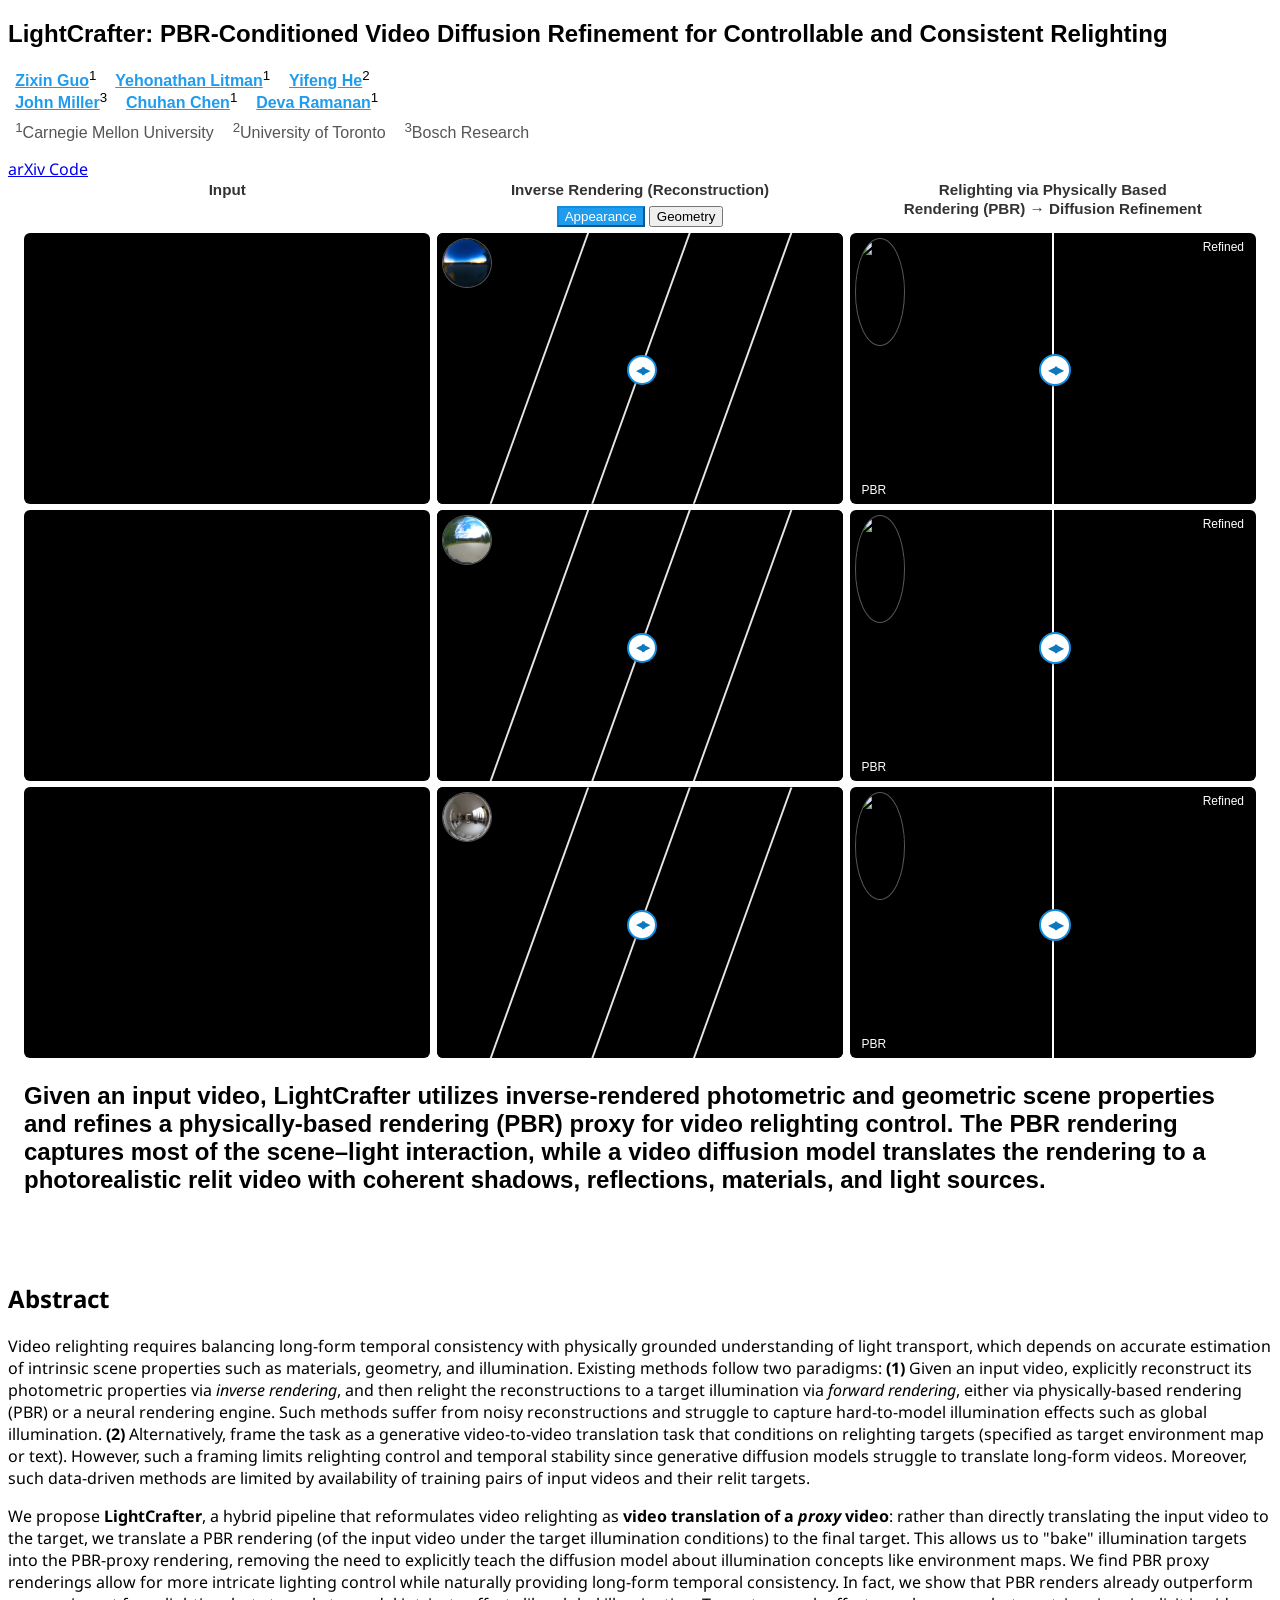
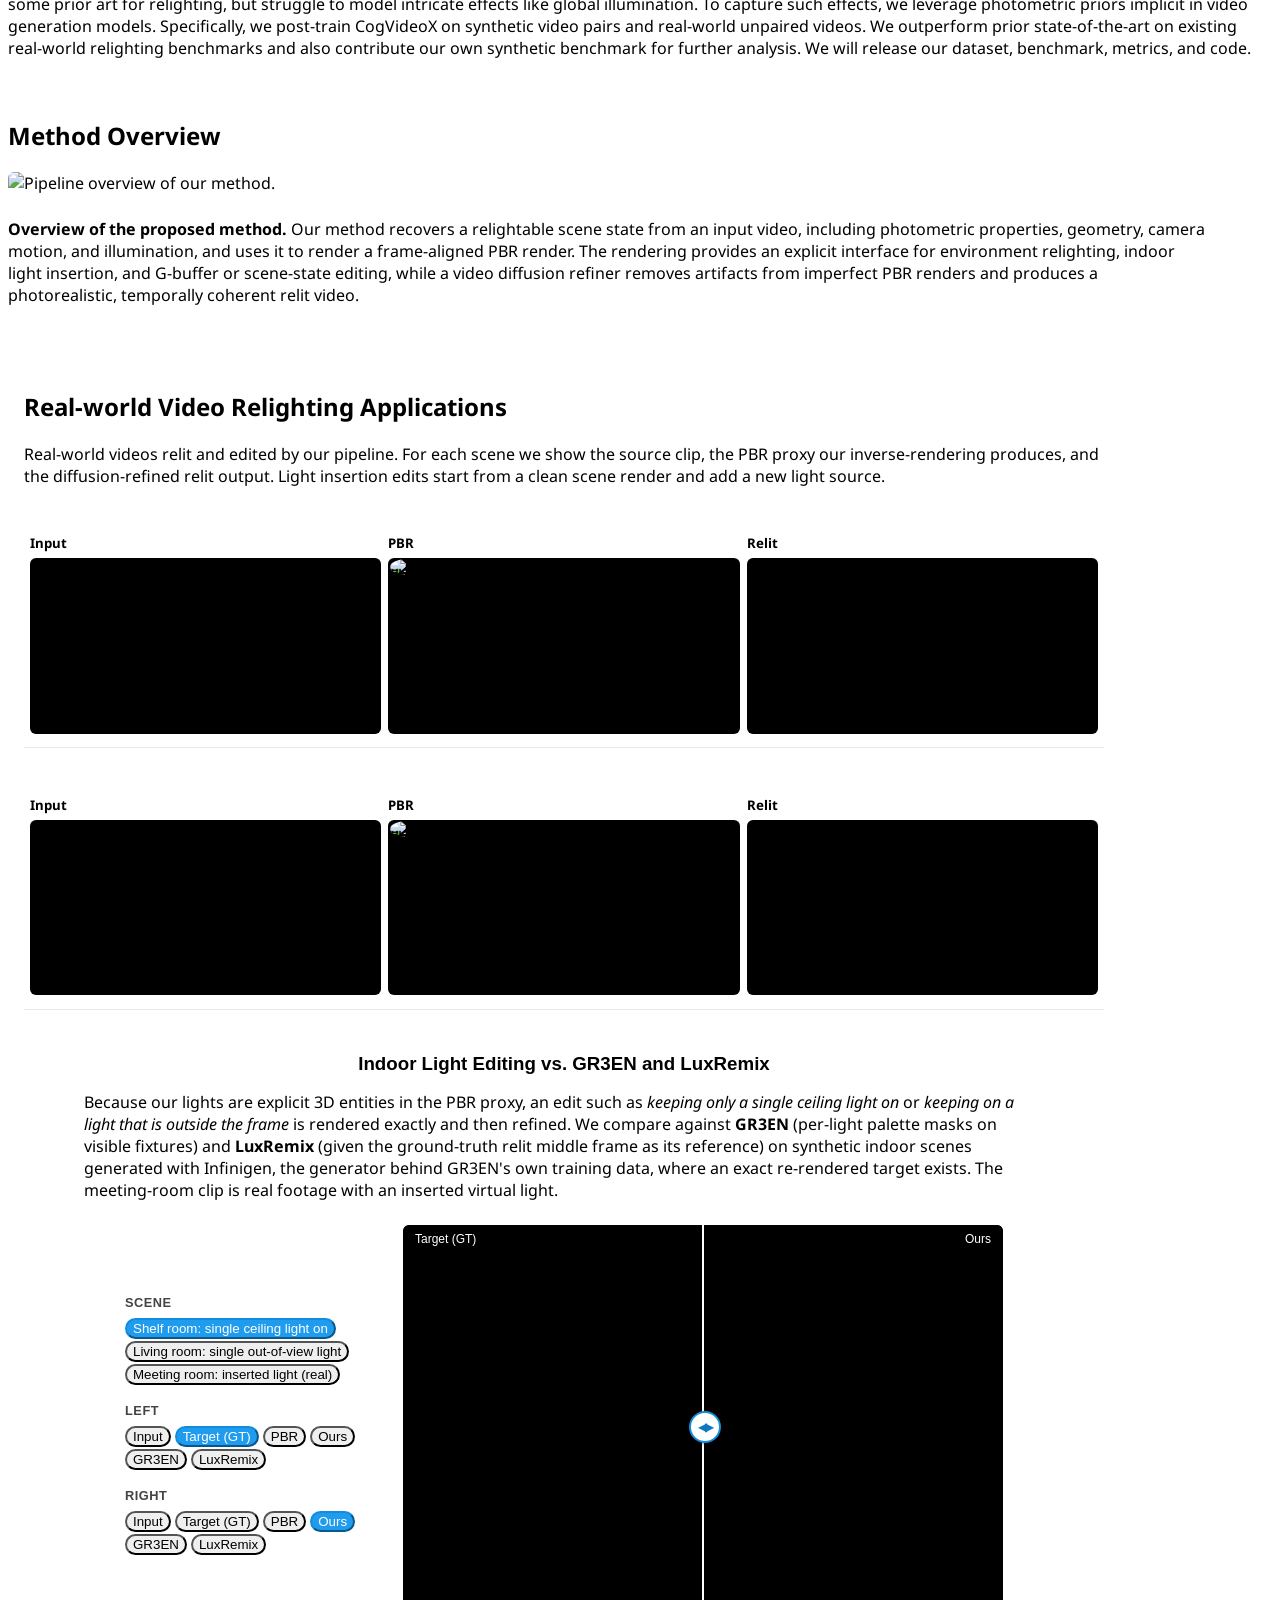
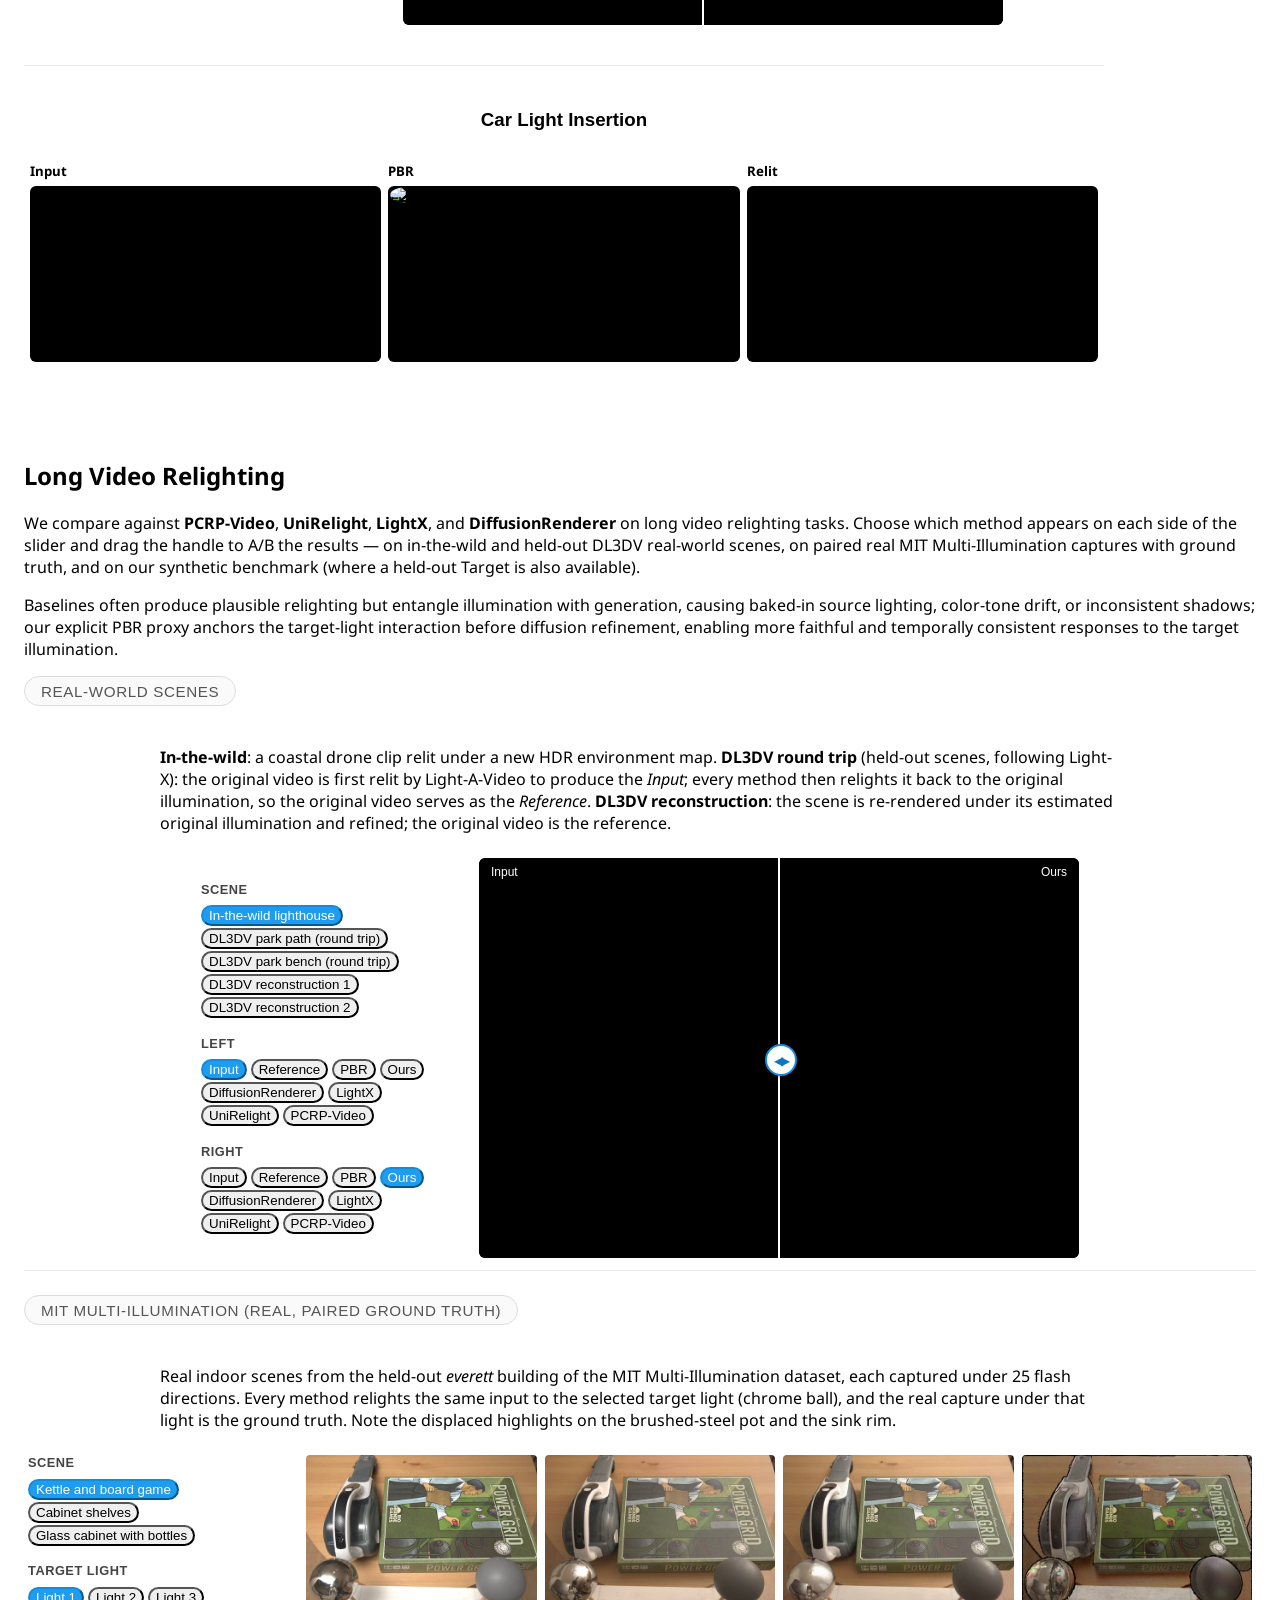
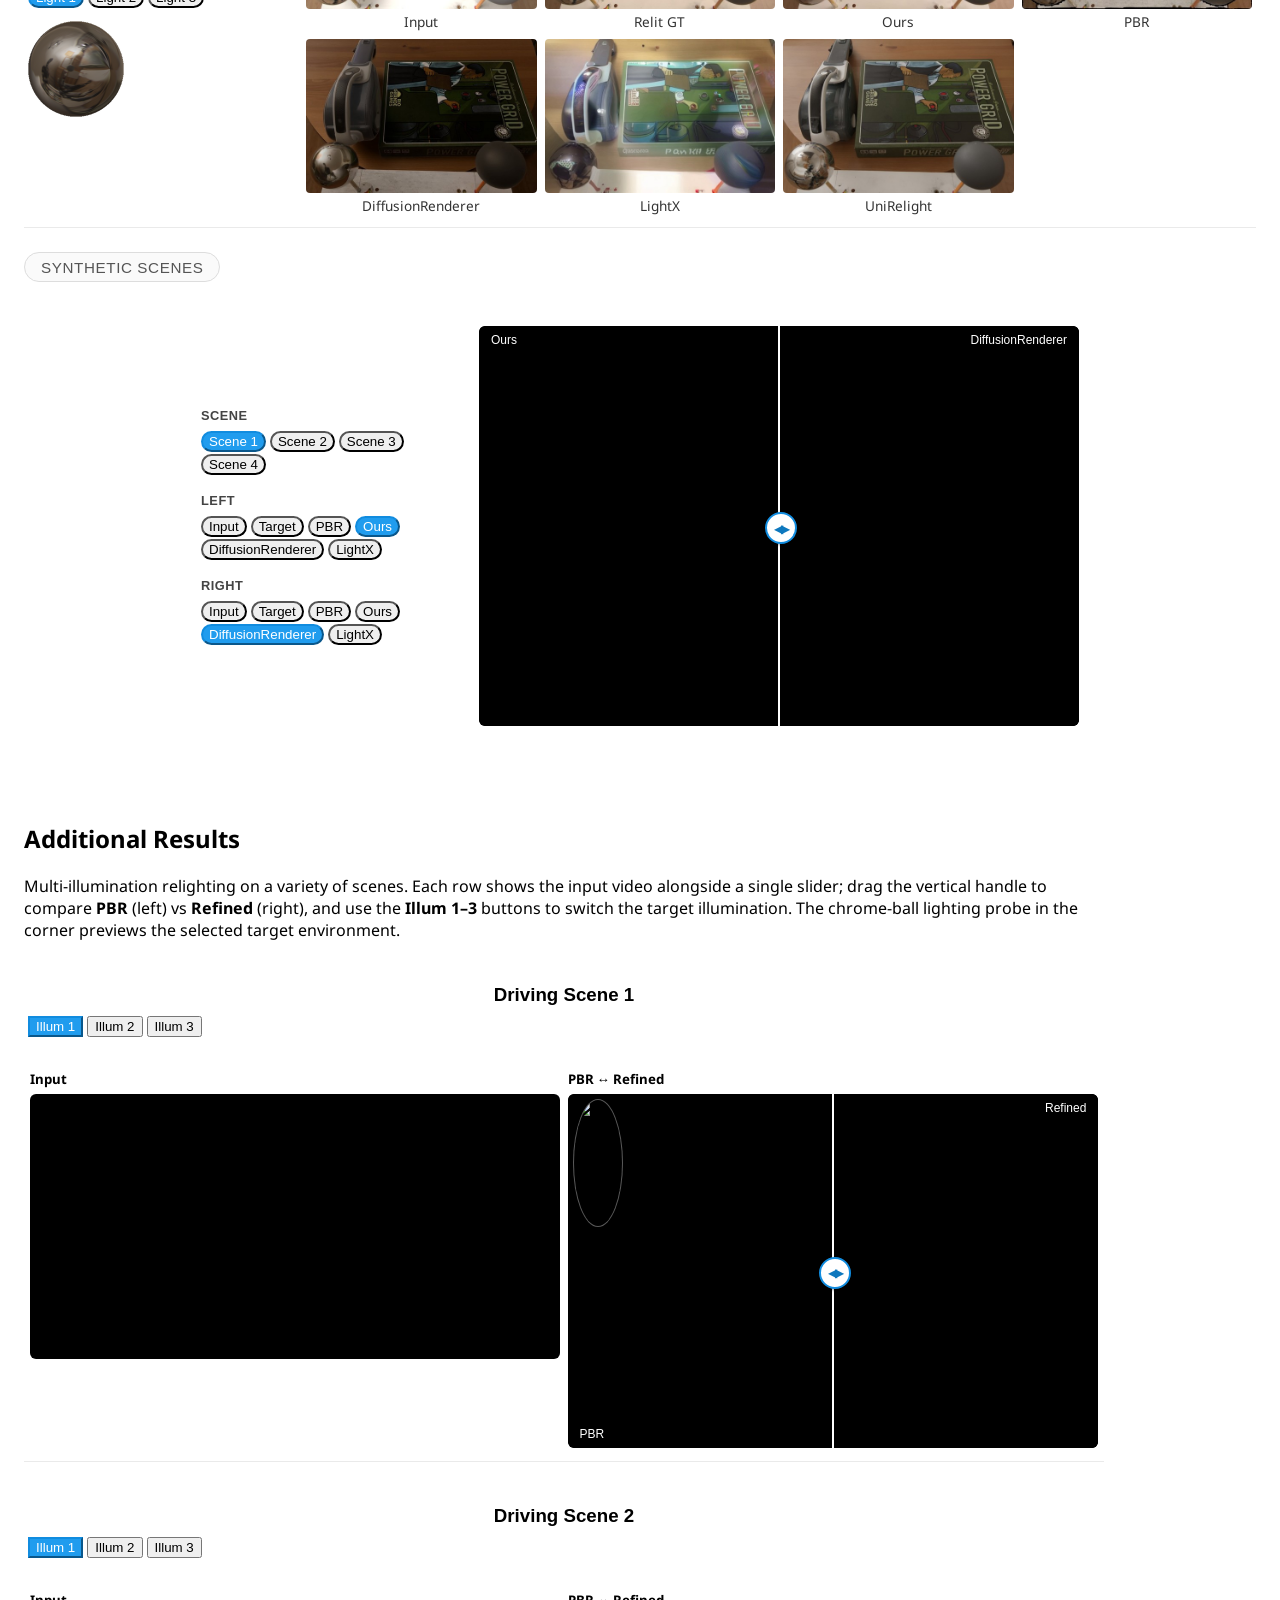
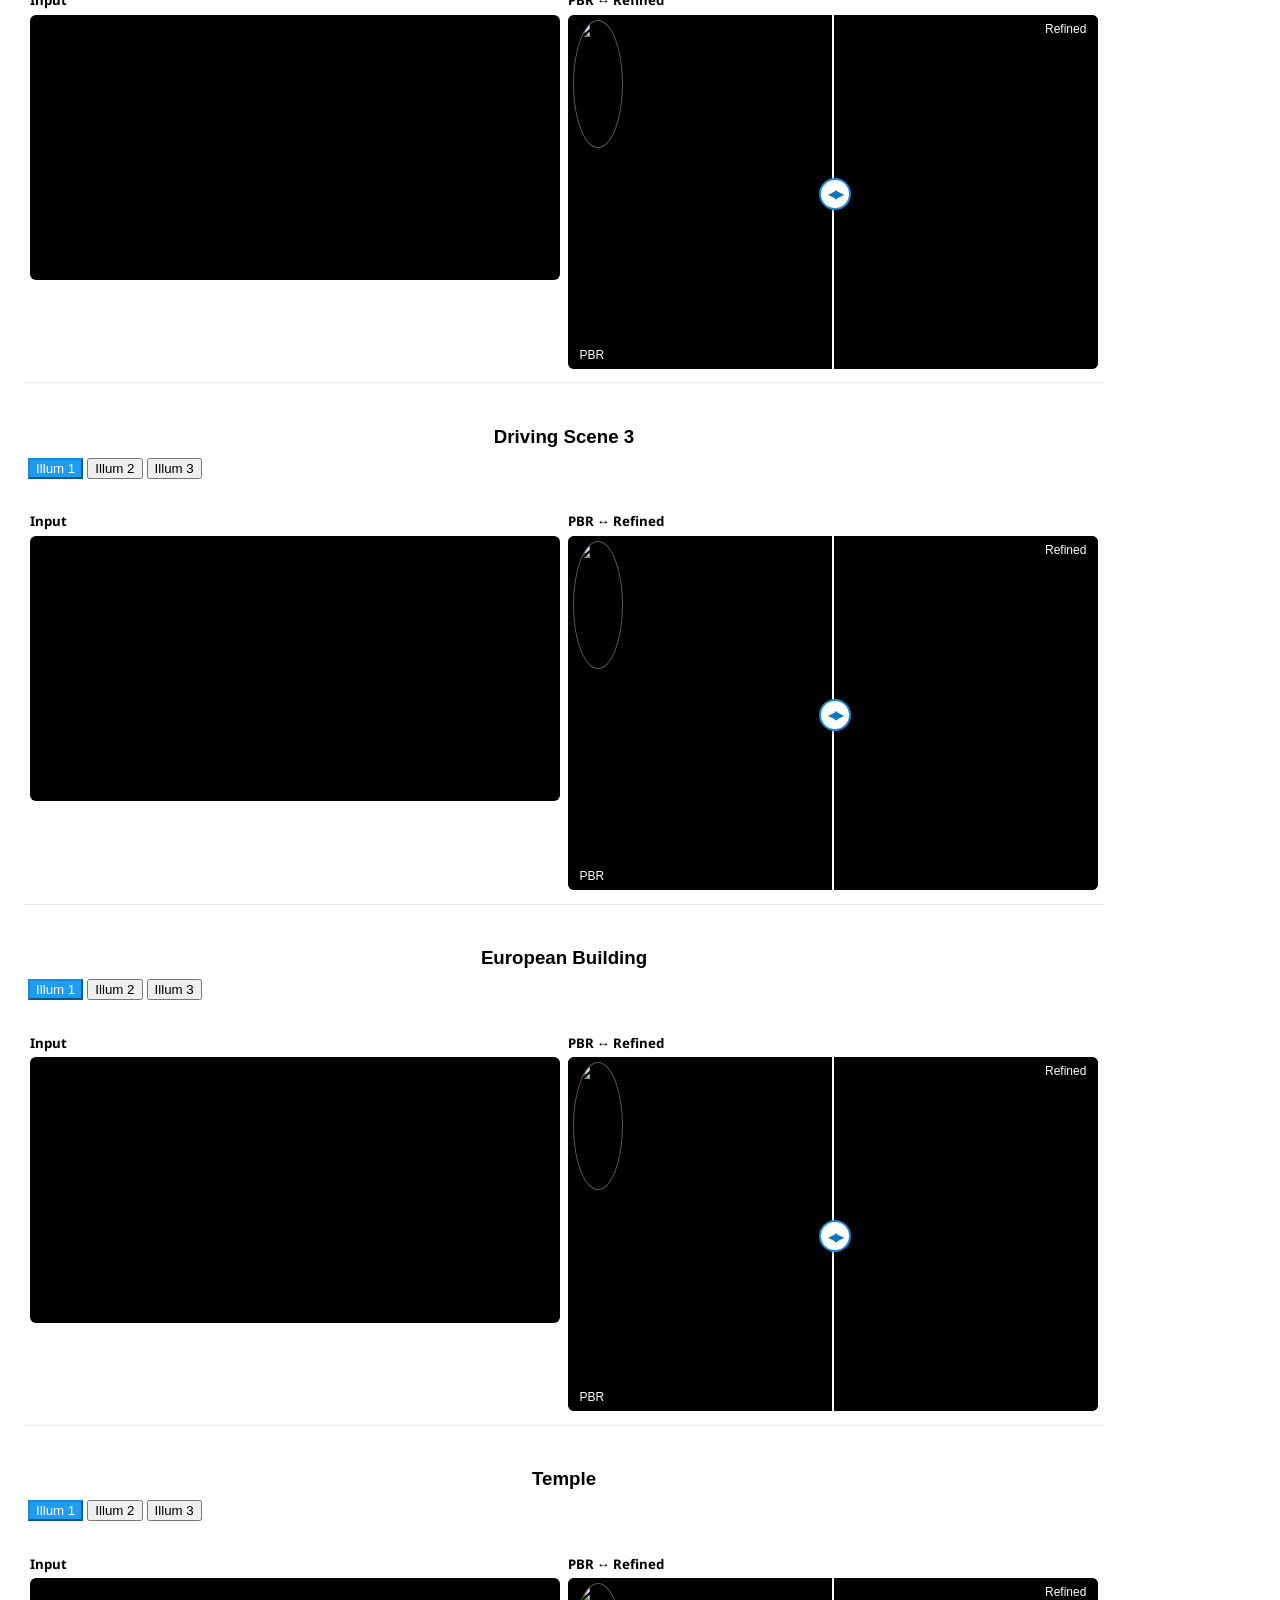
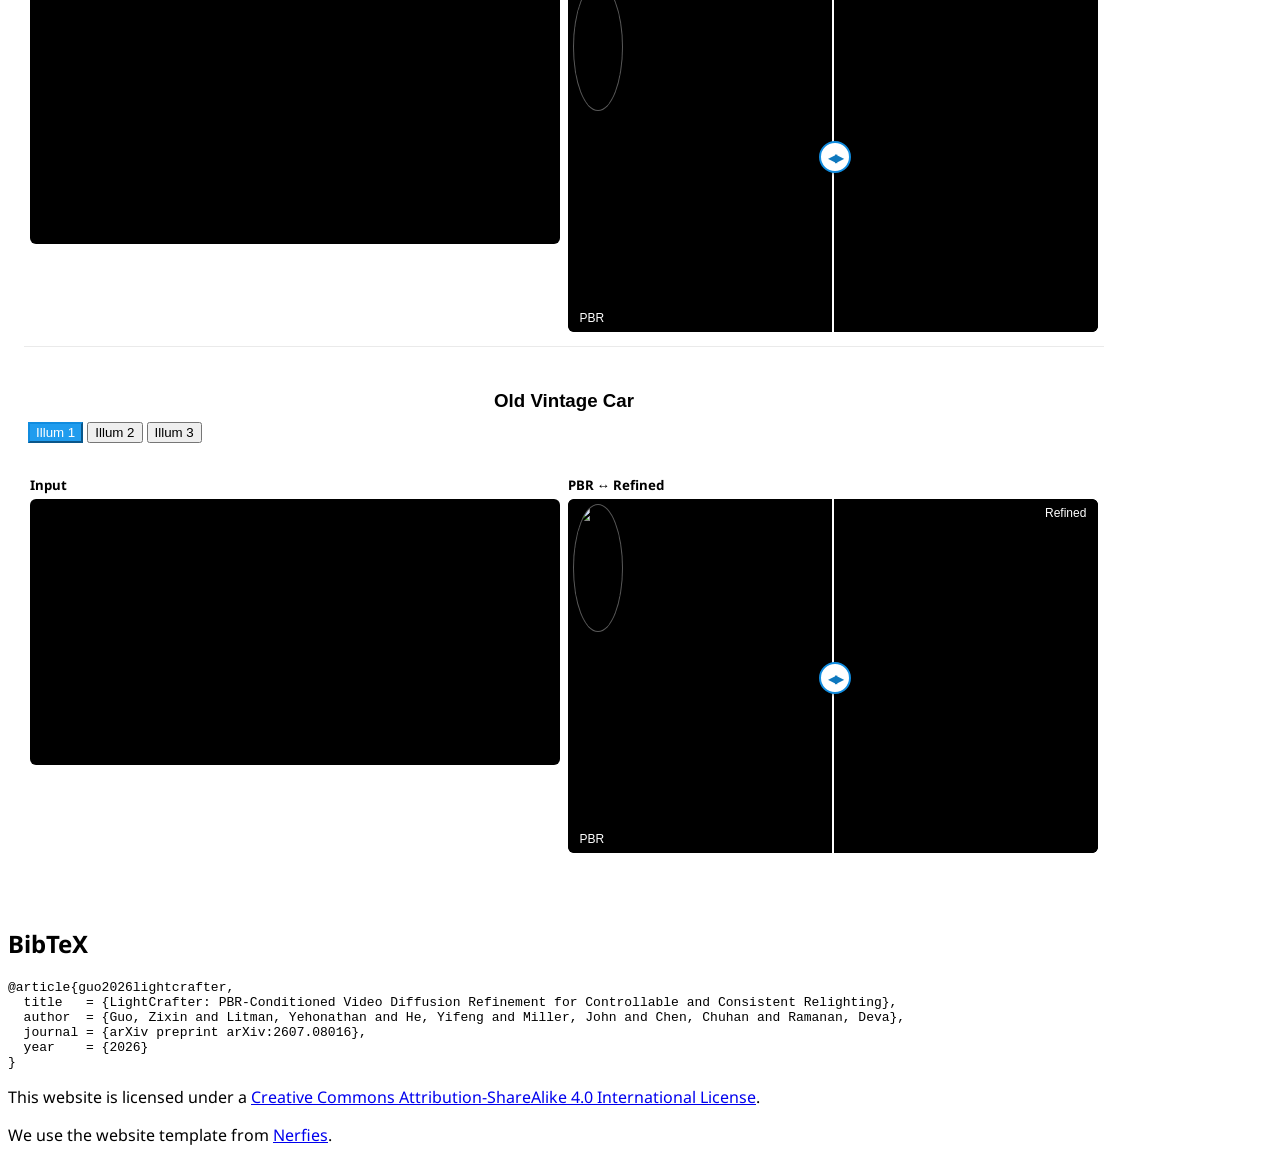
==== index.html @ 0b6bc342 "Indoor card: drop calibration/LuxRemix-crop/slider-instruction sentences Co-authored-by: Cursor <cur" ====
<!DOCTYPE html>
<html>
<head>
  <meta charset="utf-8">
  <meta name="description"
        content="Project page for our PBR / relighting paper.">
  <meta name="keywords" content="PBR, Relighting, Inverse Rendering, Diffusion">
  <meta name="viewport" content="width=device-width, initial-scale=1">
  <title>LightCrafter: PBR-Conditioned Video Diffusion Refinement for Controllable and Consistent Relighting</title>

  <link href="https://fonts.googleapis.com/css?family=Google+Sans|Noto+Sans|Castoro"
        rel="stylesheet">

  <link rel="stylesheet" href="./static/css/bulma.min.css">
  <link rel="stylesheet" href="./static/css/bulma-carousel.min.css">
  <link rel="stylesheet" href="./static/css/bulma-slider.min.css">
  <link rel="stylesheet" href="./static/css/fontawesome.all.min.css">
  <link rel="stylesheet"
        href="https://cdn.jsdelivr.net/gh/jpswalsh/academicons@1/css/academicons.min.css">
  <link rel="stylesheet" href="./static/css/index.css?v=2">
  <link rel="icon" href="./static/images/favicon.svg">

  <script src="https://ajax.googleapis.com/ajax/libs/jquery/3.5.1/jquery.min.js"></script>
  <script defer src="./static/js/fontawesome.all.min.js"></script>
  <script src="./static/js/bulma-carousel.min.js"></script>
  <script src="./static/js/bulma-slider.min.js"></script>
  <script src="./static/js/index.js?v=2"></script>
</head>
<body>


<section class="hero">
  <div class="hero-body">
    <div class="container is-max-desktop">
      <div class="columns is-centered">
        <div class="column has-text-centered">
          <h1 class="title is-1 publication-title">
            <span style="white-space: nowrap;">LightCrafter:</span>
            PBR-Conditioned Video Diffusion Refinement for Controllable and Consistent Relighting
          </h1>
          <div class="is-size-5 publication-authors">
            <span class="author-block"><a href="https://zixinguo.me/" target="_blank" rel="noopener"><strong>Zixin Guo</strong></a><sup>1</sup></span>
            <span class="author-block"><a href="https://yehonathanlitman.github.io/" target="_blank" rel="noopener"><strong>Yehonathan Litman</strong></a><sup>1</sup></span>
            <span class="author-block"><a href="https://www.linkedin.com/in/yifeng-he-502a85158/" target="_blank" rel="noopener"><strong>Yifeng He</strong></a><sup>2</sup></span>
            <br>
            <span class="author-block"><a href="https://scholar.google.com/citations?hl=en&user=3pO52nwAAAAJ&view_op=list_works&sortby=pubdate" target="_blank" rel="noopener"><strong>John Miller</strong></a><sup>3</sup></span>
            <span class="author-block"><a href="https://sally-chen.github.io/" target="_blank" rel="noopener"><strong>Chuhan Chen</strong></a><sup>1</sup></span>
            <span class="author-block"><a href="https://www.cs.cmu.edu/~deva/" target="_blank" rel="noopener"><strong>Deva Ramanan</strong></a><sup>1</sup></span>
          </div>
          <div class="is-size-5 publication-authors">
            <span class="author-block"><sup>1</sup>Carnegie Mellon University</span>
            <span class="author-block"><sup>2</sup>University of Toronto</span>
            <span class="author-block"><sup>3</sup>Bosch Research</span>
          </div>

          <div class="column has-text-centered" style="margin-top: 1rem;">
            <div class="publication-links">
              <span class="link-block">
                <a href="https://arxiv.org/abs/2607.08016" target="_blank" rel="noopener"
                   class="external-link button is-normal is-rounded is-dark">
                  <span class="icon"><i class="ai ai-arxiv"></i></span>
                  <span>arXiv</span>
                </a>
              </span>
              <span class="link-block">
                <a href="https://github.com/charlieguo0610/lightcrafter" target="_blank" rel="noopener"
                   class="external-link button is-normal is-rounded is-dark">
                  <span class="icon"><i class="fab fa-github"></i></span>
                  <span>Code</span>
                </a>
              </span>
            </div>
          </div>
        </div>
      </div>
    </div>
  </div>
</section>


<section class="hero teaser">
  <div class="container teaser-video-wrap">
    <div class="hero-body">
      <div class="teaser-grid" data-ir-mode="appearance">
        <div class="teaser-headrow">
          <div class="teaser-head">Input</div>
          <div class="teaser-head ir-head">
            <span>Inverse Rendering (Reconstruction)</span>
            <div class="buttons has-addons ir-toggle">
              <button class="button is-small is-rounded is-active" data-ir="appearance">Appearance</button>
              <button class="button is-small is-rounded" data-ir="geometry">Geometry</button>
            </div>
          </div>
          <div class="teaser-head">Relighting via Physically Based Rendering (PBR) &rarr; Diffusion Refinement</div>
        </div>

        <!-- Row 1: Dancing -->
        <div class="teaser-row">
          <div class="teaser-cell">
            <video autoplay muted loop playsinline class="teaser-video">
              <source src="./static/videos/gallery/lalaland/input.mp4?v=7" type="video/mp4">
            </video>
          </div>
          <div class="teaser-ir">
            <div class="showcase-probe teaser-recon-probe">
              <img src="./static/images/recon_envmaps/lalaland.png?v=1" alt="Reconstructed environment map (chrome ball).">
            </div>
            <div class="teaser-quad ir-appearance" style="--shift: 0%;">
              <video autoplay muted loop playsinline class="teaser-video"><source src="./static/videos/gallery/lalaland/normal.mp4?v=1" type="video/mp4"></video>
              <video autoplay muted loop playsinline class="teaser-video"><source src="./static/videos/gallery/lalaland/basecolor.mp4?v=1" type="video/mp4"></video>
              <video autoplay muted loop playsinline class="teaser-video"><source src="./static/videos/gallery/lalaland/roughness.mp4?v=1" type="video/mp4"></video>
              <video autoplay muted loop playsinline class="teaser-video"><source src="./static/videos/gallery/lalaland/metallic.mp4?v=1" type="video/mp4"></video>
              <i class="qdiv qdiv1"></i><i class="qdiv qdiv2"></i><i class="qdiv qdiv3"></i>
              <div class="qknob"></div>
            </div>
            <div class="ir-geometry">
              <video autoplay muted loop playsinline><source src="./static/videos/gallery/lalaland/geometry.mp4?v=3" type="video/mp4"></video>
            </div>
          </div>
          <div class="teaser-slider">
            <div class="slider-cell teaser-slider-cell" style="--pos: 50%;">
              <video autoplay muted loop playsinline class="teaser-video slider-before">
                <source src="./static/videos/gallery/lalaland/pbr.mp4?v=14" type="video/mp4">
              </video>
              <video autoplay muted loop playsinline class="teaser-video slider-after">
                <source src="./static/videos/gallery/lalaland/relit.mp4?v=7" type="video/mp4">
              </video>
              <span class="slider-label left">PBR</span>
              <span class="slider-label right">Refined</span>
              <div class="slider-handle"></div>
              <div class="slider-knob"></div>
              <div class="showcase-probe">
                <img src="./static/images/envmaps/kiara_5_noon_2k_ball.png?v=2" alt="Target lighting probe (chrome ball).">
                <span class="showcase-probe-name"></span>
              </div>
            </div>
          </div>
        </div>

        <!-- Row 2: Car -->
        <div class="teaser-row">
          <div class="teaser-cell">
            <video autoplay muted loop playsinline class="teaser-video">
              <source src="./static/videos/gallery/car-light-insertion/input.mp4?v=9" type="video/mp4">
            </video>
          </div>
          <div class="teaser-ir">
            <div class="showcase-probe teaser-recon-probe">
              <img src="./static/images/recon_envmaps/car-light-insertion.png?v=1" alt="Reconstructed environment map (chrome ball).">
            </div>
            <div class="teaser-quad ir-appearance" style="--shift: 0%;">
              <video autoplay muted loop playsinline class="teaser-video"><source src="./static/videos/gallery/car-light-insertion/normal.mp4?v=1" type="video/mp4"></video>
              <video autoplay muted loop playsinline class="teaser-video"><source src="./static/videos/gallery/car-light-insertion/basecolor.mp4?v=1" type="video/mp4"></video>
              <video autoplay muted loop playsinline class="teaser-video"><source src="./static/videos/gallery/car-light-insertion/roughness.mp4?v=1" type="video/mp4"></video>
              <video autoplay muted loop playsinline class="teaser-video"><source src="./static/videos/gallery/car-light-insertion/metallic.mp4?v=1" type="video/mp4"></video>
              <i class="qdiv qdiv1"></i><i class="qdiv qdiv2"></i><i class="qdiv qdiv3"></i>
              <div class="qknob"></div>
            </div>
            <div class="ir-geometry">
              <video autoplay muted loop playsinline><source src="./static/videos/gallery/car-light-insertion/geometry.mp4?v=2" type="video/mp4"></video>
            </div>
          </div>
          <div class="teaser-slider">
            <div class="slider-cell teaser-slider-cell" style="--pos: 50%;">
              <video autoplay muted loop playsinline class="teaser-video slider-before">
                <source src="./static/videos/gallery/car-light-insertion/pbr.mp4?v=9" type="video/mp4">
              </video>
              <video autoplay muted loop playsinline class="teaser-video slider-after">
                <source src="./static/videos/gallery/car-light-insertion/relit.mp4?v=9" type="video/mp4">
              </video>
              <span class="slider-label left">PBR</span>
              <span class="slider-label right">Refined</span>
              <div class="slider-handle"></div>
              <div class="slider-knob"></div>
              <div class="showcase-probe">
                <img src="./static/images/envmaps/satara_night_no_lamps_2k_ball.png?v=2" alt="Target lighting probe (chrome ball).">
                <span class="showcase-probe-name"></span>
              </div>
            </div>
          </div>
        </div>

        <!-- Row 3: Human -->
        <div class="teaser-row">
          <div class="teaser-cell">
            <video autoplay muted loop playsinline class="teaser-video">
              <source src="./static/videos/gallery/human/input.mp4?v=20" type="video/mp4">
            </video>
          </div>
          <div class="teaser-ir">
            <div class="showcase-probe teaser-recon-probe">
              <img src="./static/images/recon_envmaps/human.png?v=1" alt="Reconstructed environment map (chrome ball).">
            </div>
            <div class="teaser-quad ir-appearance" style="--shift: 0%;">
              <video autoplay muted loop playsinline class="teaser-video"><source src="./static/videos/gallery/human/normal.mp4?v=2" type="video/mp4"></video>
              <video autoplay muted loop playsinline class="teaser-video"><source src="./static/videos/gallery/human/basecolor.mp4?v=2" type="video/mp4"></video>
              <video autoplay muted loop playsinline class="teaser-video"><source src="./static/videos/gallery/human/roughness.mp4?v=2" type="video/mp4"></video>
              <video autoplay muted loop playsinline class="teaser-video"><source src="./static/videos/gallery/human/metallic.mp4?v=2" type="video/mp4"></video>
              <i class="qdiv qdiv1"></i><i class="qdiv qdiv2"></i><i class="qdiv qdiv3"></i>
              <div class="qknob"></div>
            </div>
            <div class="ir-geometry">
              <video autoplay muted loop playsinline><source src="./static/videos/gallery/human/geometry.mp4?v=2" type="video/mp4"></video>
            </div>
          </div>
          <div class="teaser-slider">
            <div class="slider-cell teaser-slider-cell" style="--pos: 50%;">
              <video autoplay muted loop playsinline class="teaser-video slider-before">
                <source src="./static/videos/gallery/human/pbr.mp4?v=18" type="video/mp4">
              </video>
              <video autoplay muted loop playsinline class="teaser-video slider-after">
                <source src="./static/videos/gallery/human/relit.mp4?v=19" type="video/mp4">
              </video>
              <span class="slider-label left">PBR</span>
              <span class="slider-label right">Refined</span>
              <div class="slider-handle"></div>
              <div class="slider-knob"></div>
              <div class="showcase-probe">
                <img src="./static/images/envmaps/kiara_5_noon_2k_ball.png?v=2" alt="Target lighting probe (chrome ball).">
                <span class="showcase-probe-name"></span>
              </div>
            </div>
          </div>
        </div>
      </div>

      <h2 class="subtitle has-text-centered" style="margin-top: 1.5rem;">
        Given an input video, <strong>LightCrafter</strong> utilizes inverse-rendered
        photometric and geometric scene properties and refines a physically-based rendering
        (PBR) proxy for video relighting control. The PBR rendering captures most of the
        scene&ndash;light interaction, while a video diffusion model translates the rendering
        to a photorealistic relit video with coherent shadows, reflections, materials, and
        light sources.
      </h2>
    </div>
  </div>
</section>


<!-- Abstract -->
<section class="section">
  <div class="container is-max-desktop">
    <div class="columns is-centered has-text-centered">
      <div class="column is-four-fifths">
        <h2 class="title is-3">Abstract</h2>
        <div class="content has-text-justified">
          <p>
            Video relighting requires balancing long-form temporal consistency with physically grounded
            understanding of light transport, which depends on accurate estimation of intrinsic scene
            properties such as materials, geometry, and illumination. Existing methods follow two
            paradigms:
            <strong>(1)</strong> Given an input video, explicitly reconstruct its photometric properties
            via <em>inverse rendering</em>, and then relight the reconstructions to a target illumination
            via <em>forward rendering</em>, either via physically-based rendering (PBR) or a neural
            rendering engine. Such methods suffer from noisy reconstructions and struggle to capture
            hard-to-model illumination effects such as global illumination.
            <strong>(2)</strong> Alternatively, frame the task as a generative video-to-video translation
            task that conditions on relighting targets (specified as target environment map or text).
            However, such a framing limits relighting control and temporal stability since generative
            diffusion models struggle to translate long-form videos. Moreover, such data-driven methods
            are limited by availability of training pairs of input videos and their relit targets.
          </p>
          <p>
            We propose <strong>LightCrafter</strong>, a hybrid pipeline that reformulates video relighting
            as <strong>video translation of a <em>proxy</em> video</strong>: rather than directly
            translating the input video to the target, we translate a PBR rendering (of the input video
            under the target illumination conditions) to the final target. This allows us to "bake"
            illumination targets into the PBR-proxy rendering, removing the need to explicitly teach the
            diffusion model about illumination concepts like environment maps. We find PBR proxy
            renderings allow for more intricate lighting control while naturally providing long-form
            temporal consistency. In fact, we show that PBR renders already outperform some prior art
            for relighting, but struggle to model intricate effects like global illumination. To capture
            such effects, we leverage photometric priors implicit in video generation models. Specifically,
            we post-train CogVideoX on synthetic video pairs and real-world unpaired videos. We outperform
            prior state-of-the-art on existing real-world relighting benchmarks and also contribute our own
            synthetic benchmark for further analysis. We will release our dataset, benchmark, metrics, and
            code.
          </p>
        </div>
      </div>
    </div>
  </div>
</section>


<!-- Pipeline / Method Overview -->
<section class="section" id="pipeline">
  <div class="container is-max-desktop">
    <div class="columns is-centered has-text-centered">
      <div class="column is-full-width">
        <h2 class="title is-3">Method Overview</h2>
        <figure class="image">
          <img src="./static/images/pipeline_overview.png"
               alt="Pipeline overview of our method.">
        </figure>
        <div class="content has-text-justified" style="margin-top: 1.5rem;">
          <p>
            <strong>Overview of the proposed method.</strong>
            Our method recovers a relightable scene state from an input video, including
            photometric properties, geometry, camera motion, and illumination, and uses it to
            render a frame-aligned PBR render. The rendering provides an explicit interface for
            environment relighting, indoor light insertion, and G-buffer or scene-state editing,
            while a video diffusion refiner removes artifacts from imperfect PBR renders and
            produces a photorealistic, temporally coherent relit video.
          </p>
        </div>
      </div>
    </div>
  </div>
</section>


<!-- Real-world Video Relighting Applications -->
<section class="section" id="applications">
  <div class="container is-fluid gallery-container">
    <div class="columns is-centered has-text-centered">
      <div class="column is-full-width">
        <h2 class="title is-3">Real-world Video Relighting Applications</h2>
        <div class="content has-text-justified">
          <p>
            Real-world videos relit and edited by our pipeline. For each scene we
            show the source clip, the PBR proxy our inverse-rendering produces, and the
            diffusion-refined relit output. Light insertion edits start from a clean
            scene render and add a new light source.
          </p>
        </div>
      </div>
    </div>

    <!-- 1. La La Land (3-col: input | pbr | relit) -->
    <div class="gallery-card is-grid" id="gallery-lalaland" style="--cols: 3;">
      <div class="columns is-centered is-mobile">
        <div class="column has-text-centered">
          <h5 class="title is-6">Input</h5>
          <video autoplay muted loop playsinline class="gallery-video">
            <source src="./static/videos/gallery/lalaland/input.mp4?v=7" type="video/mp4">
          </video>
        </div>
        <div class="column has-text-centered">
          <h5 class="title is-6">PBR</h5>
          <div class="gallery-envmap-overlay-wrap">
            <video autoplay muted loop playsinline class="gallery-video">
              <source src="./static/videos/gallery/lalaland/pbr.mp4?v=14" type="video/mp4">
            </video>
            <img class="gallery-envmap-overlay"
                 src="./static/images/kiara_5_noon_ball_ovl.png?v=1"
                 alt="Environment map (kiara_5_noon) chrome ball.">
          </div>
        </div>
        <div class="column has-text-centered">
          <h5 class="title is-6">Relit</h5>
          <video autoplay muted loop playsinline class="gallery-video">
            <source src="./static/videos/gallery/lalaland/relit.mp4?v=7" type="video/mp4">
          </video>
        </div>
      </div>
    </div>

    <!-- 2. Human (3-col: input | pbr | relit) -->
    <div class="gallery-card is-grid" id="gallery-human" style="--cols: 3;">
      <div class="columns is-centered is-mobile">
        <div class="column has-text-centered">
          <h5 class="title is-6">Input</h5>
          <video autoplay muted loop playsinline class="gallery-video">
            <source src="./static/videos/gallery/human/input.mp4?v=20" type="video/mp4">
          </video>
        </div>
        <div class="column has-text-centered">
          <h5 class="title is-6">PBR</h5>
          <div class="gallery-envmap-overlay-wrap">
            <video autoplay muted loop playsinline class="gallery-video">
              <source src="./static/videos/gallery/human/pbr.mp4?v=18" type="video/mp4">
            </video>
            <img class="gallery-envmap-overlay"
                 src="./static/images/envmaps/kiara_5_noon_2k_ball.png?v=2"
                 alt="Environment map (kiara_5_noon) chrome ball.">
          </div>
        </div>
        <div class="column has-text-centered">
          <h5 class="title is-6">Relit</h5>
          <video autoplay muted loop playsinline class="gallery-video">
            <source src="./static/videos/gallery/human/relit.mp4?v=19" type="video/mp4">
          </video>
        </div>
      </div>
    </div>

    <!-- 3. Indoor Light Insertion (3-col: input | pbr | relit) -->
    <div class="gallery-card" id="gallery-indoor-light">
      <h3 class="title is-4">Indoor Light Editing vs. GR3EN and LuxRemix</h3>
      <div class="content has-text-justified" style="max-width: 960px; margin: 0 auto 0.75rem;">
        <p>
          Because our lights are explicit 3D entities in the PBR proxy, an edit such as
          <em>keeping only a single ceiling light on</em> or <em>keeping on a light that is
          outside the frame</em> is rendered exactly and then refined. We compare against
          <strong>GR3EN</strong> (per-light palette masks on visible fixtures) and
          <strong>LuxRemix</strong> (given the ground-truth relit middle frame as its
          reference) on synthetic indoor scenes generated with Infinigen, the generator
          behind GR3EN's own training data, where an exact re-rendered target exists.
          The meeting-room clip is real footage with an inserted virtual light.
        </p>
      </div>
      <div class="comparison-card synthetic-compare generic-compare" id="indoor-compare" data-ver="7"
           data-scene="indoor-scene108" data-left="gt" data-right="ours">
        <div class="synthetic-controls">
          <div class="control-group">
            <span class="control-label">Scene</span>
            <div class="buttons has-addons is-centered scene-picker gc-scene-picker">
              <button class="button is-small is-rounded is-active" data-scene="indoor-scene108"
                      data-base="./static/videos/comparison/indoor-scene108"
                      data-avail="input,gt,pbr,ours,gr3en,luxremix">Shelf room: single ceiling light on</button>
              <button class="button is-small is-rounded" data-scene="indoor-scene109"
                      data-base="./static/videos/comparison/indoor-scene109"
                      data-avail="input,gt,pbr,ours,gr3en,luxremix">Living room: single out-of-view light</button>
              <button class="button is-small is-rounded" data-scene="indoor-meetingroom"
                      data-base="./static/videos/comparison/indoor-meetingroom"
                      data-avail="input,pbr,ours">Meeting room: inserted light (real)</button>
            </div>
          </div>
          <div class="control-group">
            <span class="control-label">Left</span>
            <div class="buttons has-addons is-centered method-picker gc-left-picker">
              <button class="button is-small is-rounded" data-method="input">Input</button>
              <button class="button is-small is-rounded is-active" data-method="gt">Target (GT)</button>
              <button class="button is-small is-rounded" data-method="pbr">PBR</button>
              <button class="button is-small is-rounded" data-method="ours">Ours</button>
              <button class="button is-small is-rounded" data-method="gr3en">GR3EN</button>
              <button class="button is-small is-rounded" data-method="luxremix">LuxRemix</button>
            </div>
          </div>
          <div class="control-group">
            <span class="control-label">Right</span>
            <div class="buttons has-addons is-centered method-picker gc-right-picker">
              <button class="button is-small is-rounded" data-method="input">Input</button>
              <button class="button is-small is-rounded" data-method="gt">Target (GT)</button>
              <button class="button is-small is-rounded" data-method="pbr">PBR</button>
              <button class="button is-small is-rounded is-active" data-method="ours">Ours</button>
              <button class="button is-small is-rounded" data-method="gr3en">GR3EN</button>
              <button class="button is-small is-rounded" data-method="luxremix">LuxRemix</button>
            </div>
          </div>
        </div>
        <div class="synthetic-slider-wrap">
          <div class="slider-cell synthetic-slider-cell" style="--pos: 50%;">
            <video autoplay muted loop playsinline class="comparison-video slider-before">
              <source src="./static/videos/comparison/indoor-scene108/gt.mp4?v=5" type="video/mp4">
            </video>
            <video autoplay muted loop playsinline class="comparison-video slider-after">
              <source src="./static/videos/comparison/indoor-scene108/ours.mp4?v=5" type="video/mp4">
            </video>
            <span class="slider-label left gc-left-label">Target (GT)</span>
            <span class="slider-label right gc-right-label">Ours</span>
            <div class="slider-handle"></div>
            <div class="slider-knob"></div>
          </div>
        </div>
      </div>
    </div>

    <!-- 4. Car Light Insertion (3-col: input | pbr | relit) -->
    <div class="gallery-card is-grid" id="gallery-car-light" style="--cols: 3;">
      <h3 class="title is-4">Car Light Insertion</h3>
      <div class="columns is-centered is-mobile">
        <div class="column has-text-centered">
          <h5 class="title is-6">Input</h5>
          <video autoplay muted loop playsinline class="gallery-video">
            <source src="./static/videos/gallery/car-light-insertion/input.mp4?v=9" type="video/mp4">
          </video>
        </div>
        <div class="column has-text-centered">
          <h5 class="title is-6">PBR</h5>
          <div class="gallery-envmap-overlay-wrap">
            <video autoplay muted loop playsinline class="gallery-video">
              <source src="./static/videos/gallery/car-light-insertion/pbr.mp4?v=9" type="video/mp4">
            </video>
            <img class="gallery-envmap-overlay"
                 src="./static/images/envmaps/satara_night_no_lamps_2k_ball.png?v=2"
                 alt="Environment map (satara_night_no_lamps) chrome ball.">
          </div>
        </div>
        <div class="column has-text-centered">
          <h5 class="title is-6">Relit</h5>
          <video autoplay muted loop playsinline class="gallery-video">
            <source src="./static/videos/gallery/car-light-insertion/relit.mp4?v=9" type="video/mp4">
          </video>
        </div>
      </div>
    </div>

  </div>
</section>


<!-- Long Video Relighting -->
<section class="section" id="comparison">
  <div class="container is-fluid comparison-container">
    <div class="columns is-centered has-text-centered">
      <div class="column is-full-width">
        <h2 class="title is-3">Long Video Relighting</h2>
        <div class="content has-text-justified">
          <p>
            We compare against <strong>PCRP-Video</strong>, <strong>UniRelight</strong>,
            <strong>LightX</strong>, and <strong>DiffusionRenderer</strong> on long video
            relighting tasks. Choose which method appears on each side of the slider and
            drag the handle to A/B the results &mdash; on in-the-wild and held-out DL3DV
            real-world scenes, on paired real MIT Multi-Illumination captures with ground
            truth, and on our synthetic benchmark (where a held-out Target is also available).
          </p>
          <p>
            Baselines often produce plausible relighting but entangle illumination with
            generation, causing baked-in source lighting, color-tone drift, or inconsistent
            shadows; our explicit PBR proxy anchors the target-light interaction before
            diffusion refinement, enabling more faithful and temporally consistent responses
            to the target illumination.
          </p>
        </div>
      </div>
    </div>

    <!-- Real-world scene label -->
    <div class="has-text-centered" style="margin: 0.5rem 0 0.75rem;">
      <span class="scene-group-label">Real-world Scenes</span>
    </div>
    <div class="content has-text-justified" style="max-width: 960px; margin: 0 auto 0.75rem;">
      <p>
        <strong>In-the-wild</strong>: a coastal drone clip relit under a new HDR environment map.
        <strong>DL3DV round trip</strong> (held-out scenes, following Light-X): the original
        video is first relit by Light-A-Video to produce the <em>Input</em>; every method then
        relights it back to the original illumination, so the original video serves as the
        <em>Reference</em>. <strong>DL3DV reconstruction</strong>: the scene is re-rendered
        under its estimated original illumination and refined; the original video is the reference.
      </p>
    </div>

    <!-- Interactive figure: pick a scene, then the method on each side of the slider. -->
    <div class="comparison-card synthetic-compare generic-compare" id="realworld-compare"
         data-scene="realworld-row" data-left="input" data-right="ours">
      <div class="synthetic-controls">
        <div class="control-group">
          <span class="control-label">Scene</span>
          <div class="buttons has-addons is-centered scene-picker gc-scene-picker">
            <button class="button is-small is-rounded is-active" data-scene="realworld-row"
                    data-base="./static/videos/comparison/realworld-row"
                    data-avail="input,pbr,ours,dr,lightx,unirelight,pcrp">In-the-wild lighthouse</button>
            <button class="button is-small is-rounded" data-scene="rw-park-path"
                    data-base="./static/videos/comparison/rw-park-path"
                    data-avail="input,gt,pbr,ours,lightx,unirelight">DL3DV park path (round trip)</button>
            <button class="button is-small is-rounded" data-scene="rw-park-bench"
                    data-base="./static/videos/comparison/rw-park-bench"
                    data-avail="input,gt,pbr,ours,lightx,unirelight">DL3DV park bench (round trip)</button>
            <button class="button is-small is-rounded" data-scene="rw-recon-00b1ad"
                    data-base="./static/videos/comparison/rw-recon-00b1ad"
                    data-avail="input,pbr,ours">DL3DV reconstruction 1</button>
            <button class="button is-small is-rounded" data-scene="rw-recon-010cf7"
                    data-base="./static/videos/comparison/rw-recon-010cf7"
                    data-avail="input,pbr,ours">DL3DV reconstruction 2</button>
          </div>
        </div>
        <div class="control-group">
          <span class="control-label">Left</span>
          <div class="buttons has-addons is-centered method-picker gc-left-picker">
            <button class="button is-small is-rounded is-active" data-method="input">Input</button>
            <button class="button is-small is-rounded" data-method="gt">Reference</button>
            <button class="button is-small is-rounded" data-method="pbr">PBR</button>
            <button class="button is-small is-rounded" data-method="ours">Ours</button>
            <button class="button is-small is-rounded" data-method="dr">DiffusionRenderer</button>
            <button class="button is-small is-rounded" data-method="lightx">LightX</button>
            <button class="button is-small is-rounded" data-method="unirelight">UniRelight</button>
            <button class="button is-small is-rounded" data-method="pcrp">PCRP-Video</button>
          </div>
        </div>
        <div class="control-group">
          <span class="control-label">Right</span>
          <div class="buttons has-addons is-centered method-picker gc-right-picker">
            <button class="button is-small is-rounded" data-method="input">Input</button>
            <button class="button is-small is-rounded" data-method="gt">Reference</button>
            <button class="button is-small is-rounded" data-method="pbr">PBR</button>
            <button class="button is-small is-rounded is-active" data-method="ours">Ours</button>
            <button class="button is-small is-rounded" data-method="dr">DiffusionRenderer</button>
            <button class="button is-small is-rounded" data-method="lightx">LightX</button>
            <button class="button is-small is-rounded" data-method="unirelight">UniRelight</button>
            <button class="button is-small is-rounded" data-method="pcrp">PCRP-Video</button>
          </div>
        </div>
      </div>

      <div class="synthetic-slider-wrap">
        <div class="slider-cell synthetic-slider-cell" style="--pos: 50%;">
          <video autoplay muted loop playsinline class="comparison-video slider-before">
            <source src="./static/videos/comparison/realworld-row/input.mp4?v=5" type="video/mp4">
          </video>
          <video autoplay muted loop playsinline class="comparison-video slider-after">
            <source src="./static/videos/comparison/realworld-row/ours.mp4?v=5" type="video/mp4">
          </video>
          <span class="slider-label left gc-left-label">Input</span>
          <span class="slider-label right gc-right-label">Ours</span>
          <div class="slider-handle"></div>
          <div class="slider-knob"></div>
        </div>
      </div>
    </div>

    <!-- MIT Multi-Illumination: paired real relighting with ground truth -->
    <div class="has-text-centered" style="margin: 1.5rem 0 0.75rem;">
      <span class="scene-group-label">MIT Multi-Illumination (real, paired ground truth)</span>
    </div>
    <div class="content has-text-justified" style="max-width: 960px; margin: 0 auto 0.75rem;">
      <p>
        Real indoor scenes from the held-out <em>everett</em> building of the MIT
        Multi-Illumination dataset, each captured under 25 flash directions. Every method
        relights the same input to the selected target light (chrome ball), and the real
        capture under that light is the ground truth. Note the displaced highlights on the
        brushed-steel pot and the sink rim.
      </p>
    </div>
    <div class="comparison-card mit-card" id="mit-compare" data-base="./static/images/mit"
         data-scene="everett_dining2" data-light="dir_15">
      <div class="synthetic-controls">
        <div class="control-group">
          <span class="control-label">Scene</span>
          <div class="buttons has-addons is-centered scene-picker mit-scene-picker">
            <button class="button is-small is-rounded is-active" data-scene="everett_dining2" data-lights="dir_15">Kettle and board game</button>
            <button class="button is-small is-rounded" data-scene="everett_kitchen18" data-lights="dir_23">Cabinet shelves</button>
            <button class="button is-small is-rounded" data-scene="everett_kitchen2" data-lights="dir_19">Glass cabinet with bottles</button>
          </div>
        </div>
        <div class="control-group">
          <span class="control-label">Target light</span>
          <div class="buttons has-addons is-centered mit-light-picker">
            <button class="button is-small is-rounded is-active" data-light="dir_15">Light 1</button>
            <button class="button is-small is-rounded" data-light="dir_22">Light 2</button>
            <button class="button is-small is-rounded" data-light="dir_18">Light 3</button>
          </div>
          <img class="mit-ball" alt="Target light probe" src="./static/images/mit/everett_dining2/dir_15/ball.png">
        </div>
      </div>
      <div class="mit-grid">
        <figure><img data-m="input" src="./static/images/mit/everett_dining2/dir_15/input.jpg" alt=""><figcaption>Input</figcaption></figure>
        <figure><img data-m="gt" src="./static/images/mit/everett_dining2/dir_15/gt.jpg" alt=""><figcaption>Relit GT</figcaption></figure>
        <figure><img data-m="ours" src="./static/images/mit/everett_dining2/dir_15/ours.jpg" alt=""><figcaption>Ours</figcaption></figure>
        <figure><img data-m="pbr" src="./static/images/mit/everett_dining2/dir_15/pbr.jpg" alt=""><figcaption>PBR</figcaption></figure>
        <figure><img data-m="dr" src="./static/images/mit/everett_dining2/dir_15/dr.jpg" alt=""><figcaption>DiffusionRenderer</figcaption></figure>
        <figure><img data-m="lightx" src="./static/images/mit/everett_dining2/dir_15/lightx.jpg" alt=""><figcaption>LightX</figcaption></figure>
        <figure><img data-m="unirelight" src="./static/images/mit/everett_dining2/dir_15/unirelight.jpg" alt=""><figcaption>UniRelight</figcaption></figure>
      </div>
    </div>

    <!-- Synthetic scenes label -->
    <div class="has-text-centered" style="margin: 1.5rem 0 0.75rem;">
      <span class="scene-group-label">Synthetic Scenes</span>
    </div>

    <!-- Single interactive figure: pick a synthetic scene, then choose which
         method appears on each side of the before/after slider. -->
    <div class="comparison-card synthetic-compare" id="synthetic-compare"
         data-scene="s1" data-left="ours" data-right="dr">
      <div class="synthetic-controls">
        <div class="control-group">
          <span class="control-label">Scene</span>
          <div class="buttons has-addons is-centered scene-picker syn-scene-picker">
            <button class="button is-small is-rounded is-active" data-scene="s1">Scene 1</button>
            <button class="button is-small is-rounded" data-scene="s2">Scene 2</button>
            <button class="button is-small is-rounded" data-scene="s3">Scene 3</button>
            <button class="button is-small is-rounded" data-scene="s4">Scene 4</button>
          </div>
        </div>
        <div class="control-group">
          <span class="control-label">Left</span>
          <div class="buttons has-addons is-centered method-picker syn-left-picker">
            <button class="button is-small is-rounded" data-method="input">Input</button>
            <button class="button is-small is-rounded" data-method="target">Target</button>
            <button class="button is-small is-rounded" data-method="pbr">PBR</button>
            <button class="button is-small is-rounded is-active" data-method="ours">Ours</button>
            <button class="button is-small is-rounded" data-method="dr">DiffusionRenderer</button>
            <button class="button is-small is-rounded" data-method="lightx">LightX</button>
          </div>
        </div>
        <div class="control-group">
          <span class="control-label">Right</span>
          <div class="buttons has-addons is-centered method-picker syn-right-picker">
            <button class="button is-small is-rounded" data-method="input">Input</button>
            <button class="button is-small is-rounded" data-method="target">Target</button>
            <button class="button is-small is-rounded" data-method="pbr">PBR</button>
            <button class="button is-small is-rounded" data-method="ours">Ours</button>
            <button class="button is-small is-rounded is-active" data-method="dr">DiffusionRenderer</button>
            <button class="button is-small is-rounded" data-method="lightx">LightX</button>
          </div>
        </div>
      </div>

      <div class="synthetic-slider-wrap">
        <div class="slider-cell synthetic-slider-cell" style="--pos: 50%;">
          <video autoplay muted loop playsinline class="comparison-video slider-before">
            <source src="./static/videos/comparison/s1/ours.mp4" type="video/mp4">
          </video>
          <video autoplay muted loop playsinline class="comparison-video slider-after">
            <source src="./static/videos/comparison/s1/dr.mp4" type="video/mp4">
          </video>
          <span class="slider-label left syn-left-label">Ours</span>
          <span class="slider-label right syn-right-label">DiffusionRenderer</span>
          <div class="slider-handle"></div>
          <div class="slider-knob"></div>
        </div>
      </div>
    </div>

  </div>
</section>


<!-- Additional Results -->
<section class="section" id="gallery">
  <div class="container is-fluid gallery-container">
    <div class="columns is-centered has-text-centered">
      <div class="column is-full-width">
        <h2 class="title is-3">Additional Results</h2>
        <div class="content has-text-justified">
          <p>
            Multi-illumination relighting on a variety of scenes. Each row shows the
            input video alongside a single slider; drag the vertical handle to compare
            <strong>PBR</strong> (left) vs <strong>Refined</strong> (right), and use the
            <strong>Illum 1&ndash;3</strong> buttons to switch the target illumination.
            The chrome-ball lighting probe in the corner previews the selected target
            environment.
          </p>
        </div>
      </div>
    </div>

    <!-- Showcase row 1: Driving Scene 1 (Input | PBR-vs-Relit slider, illum buttons) -->
    <div class="gallery-card is-grid showcase-scene" id="gallery-scene-1" style="--cols: 2;">
      <h3 class="title is-4">Driving Scene 1</h3>
      <div class="buttons has-addons is-centered illum-picker">
        <button class="button is-small is-rounded is-active" data-illum="1"
                data-pbr="./static/videos/gallery/in-the-wild-scene-paper/scene_1/illum1_pbr.mp4?v=11"
                data-relit="./static/videos/gallery/in-the-wild-scene-paper/scene_1/illum1.mp4"
                data-ball="./static/images/envmaps/autumn_field_puresky_2k_ball.png?v=1"
                data-envname="autumn_field_puresky">Illum 1</button>
        <button class="button is-small is-rounded" data-illum="2"
                data-pbr="./static/videos/gallery/in-the-wild-scene-paper/scene_1/illum2_pbr.mp4?v=11"
                data-relit="./static/videos/gallery/in-the-wild-scene-paper/scene_1/illum2.mp4"
                data-ball="./static/images/envmaps/kiara_5_noon_2k_ball.png?v=1"
                data-envname="kiara_5_noon">Illum 2</button>
        <button class="button is-small is-rounded" data-illum="3"
                data-pbr="./static/videos/gallery/in-the-wild-scene-paper/scene_1/illum3_pbr.mp4?v=11"
                data-relit="./static/videos/gallery/in-the-wild-scene-paper/scene_1/illum3.mp4"
                data-ball="./static/images/envmaps/kloofendal_misty_morning_2k_ball.png?v=1"
                data-envname="kloofendal_misty_morning">Illum 3</button>
      </div>
      <div class="columns is-multiline is-centered is-mobile">
        <div class="column has-text-centered">
          <h5 class="title is-6">Input</h5>
          <video autoplay muted loop playsinline class="gallery-video">
            <source src="./static/videos/gallery/in-the-wild-scene-paper/scene_1/input.mp4" type="video/mp4">
          </video>
        </div>
        <div class="column has-text-centered">
          <h5 class="title is-6"><strong>PBR</strong> &harr; <strong>Refined</strong></h5>
          <div class="slider-cell" style="--pos: 50%;">
            <video autoplay muted loop playsinline class="gallery-video slider-before">
              <source src="./static/videos/gallery/in-the-wild-scene-paper/scene_1/illum1_pbr.mp4?v=11" type="video/mp4">
            </video>
            <video autoplay muted loop playsinline class="gallery-video slider-after">
              <source src="./static/videos/gallery/in-the-wild-scene-paper/scene_1/illum1.mp4" type="video/mp4">
            </video>
            <span class="slider-label left">PBR</span>
            <span class="slider-label right">Refined</span>
            <div class="slider-handle"></div>
            <div class="slider-knob"></div>
            <div class="showcase-probe">
              <img src="./static/images/envmaps/autumn_field_puresky_2k_ball.png?v=1"
                   alt="Target lighting probe (chrome ball).">
              <span class="showcase-probe-name">autumn_field_puresky</span>
            </div>
          </div>
        </div>
      </div>
    </div>

    <div class="gallery-card is-grid showcase-scene" id="gallery-scene-7" style="--cols: 2;">
      <h3 class="title is-4">Driving Scene 2</h3>
      <div class="buttons has-addons is-centered illum-picker">
        <button class="button is-small is-rounded is-active" data-illum="1"
                data-pbr="./static/videos/gallery/in-the-wild-scene-paper/scene_7/illum1_pbr.mp4?v=11"
                data-relit="./static/videos/gallery/in-the-wild-scene-paper/scene_7/illum1.mp4"
                data-ball="./static/images/envmaps/autumn_field_puresky_2k_ball.png?v=1"
                data-envname="autumn_field_puresky">Illum 1</button>
        <button class="button is-small is-rounded" data-illum="2"
                data-pbr="./static/videos/gallery/in-the-wild-scene-paper/scene_7/illum2_pbr.mp4?v=11"
                data-relit="./static/videos/gallery/in-the-wild-scene-paper/scene_7/illum2.mp4"
                data-ball="./static/images/envmaps/kiara_5_noon_2k_ball.png?v=1"
                data-envname="kiara_5_noon">Illum 2</button>
        <button class="button is-small is-rounded" data-illum="3"
                data-pbr="./static/videos/gallery/in-the-wild-scene-paper/scene_7/illum3_pbr.mp4?v=11"
                data-relit="./static/videos/gallery/in-the-wild-scene-paper/scene_7/illum3.mp4"
                data-ball="./static/images/envmaps/kloofendal_misty_morning_2k_ball.png?v=1"
                data-envname="kloofendal_misty_morning">Illum 3</button>
      </div>
      <div class="columns is-multiline is-centered is-mobile">
        <div class="column has-text-centered">
          <h5 class="title is-6">Input</h5>
          <video autoplay muted loop playsinline class="gallery-video">
            <source src="./static/videos/gallery/in-the-wild-scene-paper/scene_7/input.mp4" type="video/mp4">
          </video>
        </div>
        <div class="column has-text-centered">
          <h5 class="title is-6"><strong>PBR</strong> &harr; <strong>Refined</strong></h5>
          <div class="slider-cell" style="--pos: 50%;">
            <video autoplay muted loop playsinline class="gallery-video slider-before">
              <source src="./static/videos/gallery/in-the-wild-scene-paper/scene_7/illum1_pbr.mp4?v=11" type="video/mp4">
            </video>
            <video autoplay muted loop playsinline class="gallery-video slider-after">
              <source src="./static/videos/gallery/in-the-wild-scene-paper/scene_7/illum1.mp4" type="video/mp4">
            </video>
            <span class="slider-label left">PBR</span>
            <span class="slider-label right">Refined</span>
            <div class="slider-handle"></div>
            <div class="slider-knob"></div>
            <div class="showcase-probe">
              <img src="./static/images/envmaps/autumn_field_puresky_2k_ball.png?v=1"
                   alt="Target lighting probe (chrome ball).">
              <span class="showcase-probe-name">autumn_field_puresky</span>
            </div>
          </div>
        </div>
      </div>
    </div>

    <div class="gallery-card is-grid showcase-scene" id="gallery-scene-9" style="--cols: 2;">
      <h3 class="title is-4">Driving Scene 3</h3>
      <div class="buttons has-addons is-centered illum-picker">
        <button class="button is-small is-rounded is-active" data-illum="1"
                data-pbr="./static/videos/gallery/in-the-wild-scene-paper/scene_9/illum1_pbr.mp4?v=11"
                data-relit="./static/videos/gallery/in-the-wild-scene-paper/scene_9/illum1.mp4"
                data-ball="./static/images/envmaps/autumn_field_puresky_2k_ball.png?v=1"
                data-envname="autumn_field_puresky">Illum 1</button>
        <button class="button is-small is-rounded" data-illum="2"
                data-pbr="./static/videos/gallery/in-the-wild-scene-paper/scene_9/illum2_pbr.mp4?v=11"
                data-relit="./static/videos/gallery/in-the-wild-scene-paper/scene_9/illum2.mp4"
                data-ball="./static/images/envmaps/kiara_5_noon_2k_ball.png?v=1"
                data-envname="kiara_5_noon">Illum 2</button>
        <button class="button is-small is-rounded" data-illum="3"
                data-pbr="./static/videos/gallery/in-the-wild-scene-paper/scene_9/illum3_pbr.mp4?v=11"
                data-relit="./static/videos/gallery/in-the-wild-scene-paper/scene_9/illum3.mp4"
                data-ball="./static/images/envmaps/kloofendal_misty_morning_2k_ball.png?v=1"
                data-envname="kloofendal_misty_morning">Illum 3</button>
      </div>
      <div class="columns is-multiline is-centered is-mobile">
        <div class="column has-text-centered">
          <h5 class="title is-6">Input</h5>
          <video autoplay muted loop playsinline class="gallery-video">
            <source src="./static/videos/gallery/in-the-wild-scene-paper/scene_9/input.mp4" type="video/mp4">
          </video>
        </div>
        <div class="column has-text-centered">
          <h5 class="title is-6"><strong>PBR</strong> &harr; <strong>Refined</strong></h5>
          <div class="slider-cell" style="--pos: 50%;">
            <video autoplay muted loop playsinline class="gallery-video slider-before">
              <source src="./static/videos/gallery/in-the-wild-scene-paper/scene_9/illum1_pbr.mp4?v=11" type="video/mp4">
            </video>
            <video autoplay muted loop playsinline class="gallery-video slider-after">
              <source src="./static/videos/gallery/in-the-wild-scene-paper/scene_9/illum1.mp4" type="video/mp4">
            </video>
            <span class="slider-label left">PBR</span>
            <span class="slider-label right">Refined</span>
            <div class="slider-handle"></div>
            <div class="slider-knob"></div>
            <div class="showcase-probe">
              <img src="./static/images/envmaps/autumn_field_puresky_2k_ball.png?v=1"
                   alt="Target lighting probe (chrome ball).">
              <span class="showcase-probe-name">autumn_field_puresky</span>
            </div>
          </div>
        </div>
      </div>
    </div>

    <div class="gallery-card is-grid showcase-scene" id="gallery-europe-building" style="--cols: 2;">
      <h3 class="title is-4">European Building</h3>
      <div class="buttons has-addons is-centered illum-picker">
        <button class="button is-small is-rounded is-active" data-illum="1"
                data-pbr="./static/videos/gallery/in-the-wild-scene-paper/europe_building/illum1_pbr.mp4?v=11"
                data-relit="./static/videos/gallery/in-the-wild-scene-paper/europe_building/illum1.mp4"
                data-ball="./static/images/envmaps/autumn_field_puresky_2k_ball.png?v=1"
                data-envname="autumn_field_puresky">Illum 1</button>
        <button class="button is-small is-rounded" data-illum="2"
                data-pbr="./static/videos/gallery/in-the-wild-scene-paper/europe_building/illum2_pbr.mp4?v=11"
                data-relit="./static/videos/gallery/in-the-wild-scene-paper/europe_building/illum2.mp4"
                data-ball="./static/images/envmaps/kiara_5_noon_2k_ball.png?v=1"
                data-envname="kiara_5_noon">Illum 2</button>
        <button class="button is-small is-rounded" data-illum="3"
                data-pbr="./static/videos/gallery/in-the-wild-scene-paper/europe_building/illum3_pbr.mp4?v=11"
                data-relit="./static/videos/gallery/in-the-wild-scene-paper/europe_building/illum3.mp4"
                data-ball="./static/images/envmaps/kloofendal_misty_morning_2k_ball.png?v=1"
                data-envname="kloofendal_misty_morning">Illum 3</button>
      </div>
      <div class="columns is-multiline is-centered is-mobile">
        <div class="column has-text-centered">
          <h5 class="title is-6">Input</h5>
          <video autoplay muted loop playsinline class="gallery-video">
            <source src="./static/videos/gallery/in-the-wild-scene-paper/europe_building/input.mp4" type="video/mp4">
          </video>
        </div>
        <div class="column has-text-centered">
          <h5 class="title is-6"><strong>PBR</strong> &harr; <strong>Refined</strong></h5>
          <div class="slider-cell" style="--pos: 50%;">
            <video autoplay muted loop playsinline class="gallery-video slider-before">
              <source src="./static/videos/gallery/in-the-wild-scene-paper/europe_building/illum1_pbr.mp4?v=11" type="video/mp4">
            </video>
            <video autoplay muted loop playsinline class="gallery-video slider-after">
              <source src="./static/videos/gallery/in-the-wild-scene-paper/europe_building/illum1.mp4" type="video/mp4">
            </video>
            <span class="slider-label left">PBR</span>
            <span class="slider-label right">Refined</span>
            <div class="slider-handle"></div>
            <div class="slider-knob"></div>
            <div class="showcase-probe">
              <img src="./static/images/envmaps/autumn_field_puresky_2k_ball.png?v=1"
                   alt="Target lighting probe (chrome ball).">
              <span class="showcase-probe-name">autumn_field_puresky</span>
            </div>
          </div>
        </div>
      </div>
    </div>

    <div class="gallery-card is-grid showcase-scene" id="gallery-temple" style="--cols: 2;">
      <h3 class="title is-4">Temple</h3>
      <div class="buttons has-addons is-centered illum-picker">
        <button class="button is-small is-rounded is-active" data-illum="1"
                data-pbr="./static/videos/gallery/in-the-wild-scene-paper/temple/illum1_pbr.mp4?v=11"
                data-relit="./static/videos/gallery/in-the-wild-scene-paper/temple/illum1.mp4"
                data-ball="./static/images/envmaps/autumn_field_puresky_2k_ball.png?v=1"
                data-envname="autumn_field_puresky">Illum 1</button>
        <button class="button is-small is-rounded" data-illum="2"
                data-pbr="./static/videos/gallery/in-the-wild-scene-paper/temple/illum2_pbr.mp4?v=11"
                data-relit="./static/videos/gallery/in-the-wild-scene-paper/temple/illum2.mp4"
                data-ball="./static/images/envmaps/kiara_5_noon_2k_ball.png?v=1"
                data-envname="kiara_5_noon">Illum 2</button>
        <button class="button is-small is-rounded" data-illum="3"
                data-pbr="./static/videos/gallery/in-the-wild-scene-paper/temple/illum3_pbr.mp4?v=11"
                data-relit="./static/videos/gallery/in-the-wild-scene-paper/temple/illum3.mp4"
                data-ball="./static/images/envmaps/kloofendal_misty_morning_2k_ball.png?v=1"
                data-envname="kloofendal_misty_morning">Illum 3</button>
      </div>
      <div class="columns is-multiline is-centered is-mobile">
        <div class="column has-text-centered">
          <h5 class="title is-6">Input</h5>
          <video autoplay muted loop playsinline class="gallery-video">
            <source src="./static/videos/gallery/in-the-wild-scene-paper/temple/input.mp4" type="video/mp4">
          </video>
        </div>
        <div class="column has-text-centered">
          <h5 class="title is-6"><strong>PBR</strong> &harr; <strong>Refined</strong></h5>
          <div class="slider-cell" style="--pos: 50%;">
            <video autoplay muted loop playsinline class="gallery-video slider-before">
              <source src="./static/videos/gallery/in-the-wild-scene-paper/temple/illum1_pbr.mp4?v=11" type="video/mp4">
            </video>
            <video autoplay muted loop playsinline class="gallery-video slider-after">
              <source src="./static/videos/gallery/in-the-wild-scene-paper/temple/illum1.mp4" type="video/mp4">
            </video>
            <span class="slider-label left">PBR</span>
            <span class="slider-label right">Refined</span>
            <div class="slider-handle"></div>
            <div class="slider-knob"></div>
            <div class="showcase-probe">
              <img src="./static/images/envmaps/autumn_field_puresky_2k_ball.png?v=1"
                   alt="Target lighting probe (chrome ball).">
              <span class="showcase-probe-name">autumn_field_puresky</span>
            </div>
          </div>
        </div>
      </div>
    </div>

    <div class="gallery-card is-grid showcase-scene" id="gallery-old-vintage-car" style="--cols: 2;">
      <h3 class="title is-4">Old Vintage Car</h3>
      <div class="buttons has-addons is-centered illum-picker">
        <button class="button is-small is-rounded is-active" data-illum="1"
                data-pbr="./static/videos/gallery/old-vintage-car/pbr_illum1.mp4?v=10"
                data-relit="./static/videos/gallery/old-vintage-car/illum1.mp4?v=10"
                data-ball="./static/images/envmaps/autumn_field_puresky_2k_ball.png?v=1"
                data-envname="autumn_field_puresky">Illum 1</button>
        <button class="button is-small is-rounded" data-illum="2"
                data-pbr="./static/videos/gallery/old-vintage-car/pbr_illum2.mp4?v=10"
                data-relit="./static/videos/gallery/old-vintage-car/illum2.mp4?v=10"
                data-ball="./static/images/envmaps/kiara_5_noon_2k_ball.png?v=1"
                data-envname="kiara_5_noon">Illum 2</button>
        <button class="button is-small is-rounded" data-illum="3"
                data-pbr="./static/videos/gallery/old-vintage-car/pbr_illum3.mp4?v=10"
                data-relit="./static/videos/gallery/old-vintage-car/illum3.mp4?v=10"
                data-ball="./static/images/envmaps/kloofendal_misty_morning_2k_ball.png?v=1"
                data-envname="kloofendal_misty_morning">Illum 3</button>
      </div>
      <div class="columns is-multiline is-centered is-mobile">
        <div class="column has-text-centered">
          <h5 class="title is-6">Input</h5>
          <video autoplay muted loop playsinline class="gallery-video">
            <source src="./static/videos/gallery/old-vintage-car/input.mp4?v=10" type="video/mp4">
          </video>
        </div>
        <div class="column has-text-centered">
          <h5 class="title is-6"><strong>PBR</strong> &harr; <strong>Refined</strong></h5>
          <div class="slider-cell" style="--pos: 50%;">
            <video autoplay muted loop playsinline class="gallery-video slider-before">
              <source src="./static/videos/gallery/old-vintage-car/pbr_illum1.mp4?v=10" type="video/mp4">
            </video>
            <video autoplay muted loop playsinline class="gallery-video slider-after">
              <source src="./static/videos/gallery/old-vintage-car/illum1.mp4?v=10" type="video/mp4">
            </video>
            <span class="slider-label left">PBR</span>
            <span class="slider-label right">Refined</span>
            <div class="slider-handle"></div>
            <div class="slider-knob"></div>
            <div class="showcase-probe">
              <img src="./static/images/envmaps/autumn_field_puresky_2k_ball.png?v=1"
                   alt="Target lighting probe (chrome ball).">
              <span class="showcase-probe-name">autumn_field_puresky</span>
            </div>
          </div>
        </div>
      </div>
    </div>

  </div>
</section>



<!-- BibTeX -->
<section class="section" id="BibTeX">
  <div class="container is-max-desktop content">
    <h2 class="title">BibTeX</h2>
    <pre><code>@article{guo2026lightcrafter,
  title   = {LightCrafter: PBR-Conditioned Video Diffusion Refinement for Controllable and Consistent Relighting},
  author  = {Guo, Zixin and Litman, Yehonathan and He, Yifeng and Miller, John and Chen, Chuhan and Ramanan, Deva},
  journal = {arXiv preprint arXiv:2607.08016},
  year    = {2026}
}</code></pre>
  </div>
</section>


<footer class="footer">
  <div class="container">
    <div class="columns is-centered">
      <div class="column is-8">
        <div class="content has-text-centered">
          <p>
            This website is licensed under a <a rel="license"
                                                href="http://creativecommons.org/licenses/by-sa/4.0/">Creative
            Commons Attribution-ShareAlike 4.0 International License</a>.
          </p>
          <p>
            We use the website template from <a
              href="https://github.com/nerfies/nerfies.github.io">Nerfies</a>.
          </p>
        </div>
      </div>
    </div>
  </div>
</footer>

</body>
</html>
---- static/css/index.css ----
body {
  font-family: 'Noto Sans', sans-serif;
}


.footer .icon-link {
    font-size: 25px;
    color: #000;
}

.link-block a {
    margin-top: 5px;
    margin-bottom: 5px;
}

.dnerf {
  font-variant: small-caps;
}


.teaser .hero-body {
  padding-top: 0;
  padding-bottom: 3rem;
}

.teaser {
  font-family: 'Google Sans', sans-serif;
}


.publication-title {
}

.publication-banner {
  max-height: parent;

}

.publication-banner video {
  position: relative;
  left: auto;
  top: auto;
  transform: none;
  object-fit: fit;
}

.publication-header .hero-body {
}

.publication-title {
    font-family: 'Google Sans', sans-serif;
}

.publication-authors {
    font-family: 'Google Sans', sans-serif;
}

.publication-venue {
    color: #555;
    width: fit-content;
    font-weight: bold;
}

.publication-awards {
    color: #ff3860;
    width: fit-content;
    font-weight: bolder;
}

.publication-authors {
}

.publication-authors a {
   color: hsl(204, 86%, 53%) !important;
}

.publication-authors a:hover {
    text-decoration: underline;
}

.author-block {
  display: inline-block;
}

.publication-banner img {
}

.publication-authors {
  /*color: #4286f4;*/
}

.publication-video {
    position: relative;
    width: 100%;
    height: 0;
    padding-bottom: 56.25%;

    overflow: hidden;
    border-radius: 10px !important;
}

.publication-video iframe {
    position: absolute;
    top: 0;
    left: 0;
    width: 100%;
    height: 100%;
}

.publication-body img {
}

.results-carousel {
  overflow: hidden;
}

.results-carousel .item {
  margin: 5px;
  overflow: hidden;
  border: 1px solid #bbb;
  border-radius: 10px;
  padding: 0;
  font-size: 0;
}

.results-carousel video {
  margin: 0;
}


.interpolation-panel {
  background: #f5f5f5;
  border-radius: 10px;
}

.interpolation-panel .interpolation-image {
  width: 100%;
  border-radius: 5px;
}

.interpolation-video-column {
}

.interpolation-panel .slider {
  margin: 0 !important;
}

.interpolation-panel .slider {
  margin: 0 !important;
}

#interpolation-image-wrapper {
  width: 100%;
}
#interpolation-image-wrapper img {
  border-radius: 5px;
}


/* Comparison & Gallery cards */
.comparison-card,
.gallery-card {
  margin-bottom: 1rem;
  padding: 0.5rem 0.25rem 0.75rem;
  border-bottom: 1px solid #eaeaea;
}

.comparison-card:last-child,
.gallery-card:last-child {
  border-bottom: none;
}

.comparison-card h3.title,
.gallery-card h3.title {
  text-align: center;
  margin-bottom: 0.5rem;
  font-family: 'Google Sans', sans-serif;
}

.comparison-card h4.title,
.gallery-card h4.title {
  text-align: center;
  margin-bottom: 0.4rem;
  font-family: 'Google Sans', sans-serif;
}

.comparison-card h5.title,
.gallery-card h5.title {
  margin-bottom: 0.35rem;
}

.comparison-video,
.gallery-video {
  width: 100%;
  height: auto;
  display: block;
  border-radius: 6px;
  background: #000;
  object-fit: contain;
}

/* Gallery PBR rows: chrome envmap ball as image overlay (same corner layout as Dancing). */
#gallery-lalaland .gallery-envmap-overlay-wrap,
#gallery-human .gallery-envmap-overlay-wrap,
#gallery-car-light .gallery-envmap-overlay-wrap {
  position: relative;
  display: block;
  width: 100%;
  border-radius: 6px;
  overflow: hidden;
  background: #000;
  line-height: 0;
}

#gallery-lalaland .gallery-envmap-overlay-wrap > video.gallery-video,
#gallery-human .gallery-envmap-overlay-wrap > video.gallery-video,
#gallery-car-light .gallery-envmap-overlay-wrap > video.gallery-video {
  border-radius: 0;
}

#gallery-lalaland .gallery-envmap-overlay,
#gallery-human .gallery-envmap-overlay,
#gallery-car-light .gallery-envmap-overlay {
  position: absolute;
  pointer-events: none;
  top: var(--gallery-envmap-top, 0.5%);
  left: var(--gallery-envmap-left, 0.5%);
  width: var(--gallery-envmap-size, 10%);
  max-width: 72px;
  height: auto;
  z-index: 2;
  border-radius: 50%;
}

/* Back-compat: older variable name on La La Land card */
#gallery-lalaland {
  --gallery-envmap-top: var(--lalaland-envmap-top, 0.5%);
  --gallery-envmap-left: var(--lalaland-envmap-left, 0.5%);
  --gallery-envmap-size: var(--lalaland-envmap-size, 10%);
}

/* CSS grid for fixed-column layouts (var(--cols) per card). */
.comparison-card > .columns,
.gallery-card.is-grid > .columns {
  display: grid;
  grid-template-columns: repeat(var(--cols, 7), minmax(0, 1fr));
  gap: 0.25rem;
  margin: 0;
}

.comparison-card > .columns > .column,
.gallery-card.is-grid > .columns > .column {
  padding: 0.1rem;
  margin: 0;
  width: auto;
  flex: none;
}

@media (max-width: 768px) {
  .comparison-card > .columns,
  .gallery-card.is-grid > .columns {
    grid-template-columns: repeat(2, minmax(0, 1fr));
  }
}

/* Tighten section vertical padding for the page-wide major sections. */
#applications,
#comparison,
#gallery {
  padding-top: 1.5rem;
  padding-bottom: 1.5rem;
}

#comparison .comparison-container {
  max-width: 1400px;
  padding-left: 1rem;
  padding-right: 1rem;
}

/* Keep the application + additional-result videos from spanning the whole page. */
#applications .gallery-container,
#gallery .gallery-container {
  max-width: 1080px;
  padding-left: 1rem;
  padding-right: 1rem;
}

/* Comparison header card baseline picker styling. */
.comparison-header-card .header-card-bar {
  display: flex;
  flex-direction: column;
  align-items: center;
  gap: 0.4rem;
  margin-bottom: 0.5rem;
}

.comparison-header-card .header-card-label {
  margin-bottom: 0;
}

.scene-picker,
.baseline-picker {
  margin-bottom: 0.75rem !important;
  flex-wrap: wrap;
  justify-content: center;
}

.scene-picker .button.is-active,
.baseline-picker .button.is-active {
  background-color: hsl(204, 86%, 53%);
  color: white;
  border-color: hsl(204, 86%, 47%);
}

.row-takeaway {
  text-align: center;
  margin-top: 0.5rem !important;
  margin-bottom: 0 !important;
  font-size: 0.95rem;
  color: #555;
}

.row-method-title {
  text-align: center;
  margin-top: 0;
  margin-bottom: 0.4rem !important;
  color: #333;
}

.baseline-cell-label {
  font-style: italic;
  color: hsl(204, 86%, 40%);
}

/* Placeholder cell for the PCRP video that we don't have yet. */
.pcrp-placeholder {
  display: flex;
  align-items: center;
  justify-content: center;
  text-align: center;
  aspect-ratio: 720 / 480;
  width: 100%;
  background: #1c1c1f;
  color: #ddd;
  font-family: 'Google Sans', sans-serif;
  font-size: 0.9rem;
  border-radius: 6px;
  border: 1px dashed #444;
}

/* Visual divider between Real-world Edits and Showcase. */
.section-divider {
  border: none;
  border-top: 1px solid #ddd;
  margin: 2rem auto 1.5rem auto;
  width: 60%;
}

/* Before/After slider used in the Showcase rows: PBR (left) <--> Relit (right) */
.slider-cell {
  position: relative;
  width: 100%;
  aspect-ratio: 720 / 480;
  border-radius: 6px;
  overflow: hidden;
  background: #000;
  user-select: none;
  -webkit-user-select: none;
  cursor: ew-resize;
}

.slider-cell video {
  position: absolute;
  inset: 0;
  width: 100%;
  height: 100%;
  display: block;
  object-fit: cover;
  pointer-events: none;
}

/* The "after" (relit) video sits on top of the "before" (PBR) video and is
   clipped on the right side via clip-path. We update --pos via JS. */
.slider-cell .slider-after {
  clip-path: inset(0 0 0 var(--pos, 50%));
}

.slider-cell .slider-handle {
  position: absolute;
  top: 0;
  bottom: 0;
  left: var(--pos, 50%);
  width: 2px;
  background: #fff;
  box-shadow: 0 0 0 1px rgba(0, 0, 0, 0.4);
  pointer-events: none;
  transform: translateX(-1px);
}

.slider-cell .slider-knob {
  position: absolute;
  top: 50%;
  left: var(--pos, 50%);
  width: 28px;
  height: 28px;
  margin-left: -14px;
  margin-top: -14px;
  border-radius: 50%;
  background: #fff;
  border: 2px solid hsl(204, 86%, 47%);
  box-shadow: 0 1px 3px rgba(0, 0, 0, 0.4);
  display: flex;
  align-items: center;
  justify-content: center;
  font-size: 12px;
  color: hsl(204, 86%, 40%);
  pointer-events: none;
}

.slider-cell .slider-knob::before {
  content: '\25C0\25B6';   /* ◀▶ */
  letter-spacing: -2px;
}

.slider-cell .slider-label {
  position: absolute;
  top: 6px;
  padding: 1px 6px;
  font-size: 0.75rem;
  background: rgba(0, 0, 0, 0.55);
  color: #fff;
  border-radius: 3px;
  pointer-events: none;
  font-family: 'Google Sans', sans-serif;
}

.slider-cell .slider-label.left { left: 6px; }
.slider-cell .slider-label.right { right: 6px; }

.slider-cell-caption {
  text-align: center;
  font-size: 0.7rem;
  color: #888;
  margin-top: 0.25rem;
}

/* Environment-map legend row sitting above the showcase scenes. */
.envmap-legend {
  margin-bottom: 0 !important;
  padding-top: 0 !important;
  padding-bottom: 0.25rem !important;
  border-bottom: none !important;
}

.envmap-legend h5.title {
  margin-bottom: 0.25rem !important;
}

.envmap-empty {
  visibility: hidden;
}

.envmap-ball {
  display: block;
  margin: 0 auto;
  width: 60%;
  max-width: 120px;
  aspect-ratio: 1 / 1;
  object-fit: contain;
  border-radius: 50%;
  background: #000;
  /* Nudge overlay slightly toward top-left inside its cell */
  transform: translate(-12px, -10px);
}

/* Legend row above showcase: no heavy bottom border (card already has grid) */
.gallery-card.showcase-envmap-legend {
  padding-bottom: 0.35rem;
}

.showcase-envmap-legend-spacer .title {
  margin-bottom: 0.35rem;
}

/* Keep Illum labels clear of chrome balls (global .envmap-ball nudges up with translateY). */
.showcase-envmap-legend.envmap-legend h5.title {
  margin-bottom: 0.75rem !important;
}

.showcase-envmap-legend .envmap-ball {
  transform: translate(-10px, 0);
  margin-top: 0.15rem;
}

/* ---- Video teaser grid (hero): Input | G-buffer | PBR <-> Relit slider ---- */
.teaser-video-wrap {
  max-width: 1280px;
  margin: 0 auto;
  padding-left: 1rem;
  padding-right: 1rem;
}

.teaser-grid {
  width: 100%;
}

.teaser-headrow,
.teaser-row {
  display: grid;
  grid-template-columns: repeat(3, 1fr);
  gap: 0.4rem;
  align-items: stretch;
}

.teaser-headrow {
  margin-bottom: 0.35rem;
}

.teaser-head {
  display: flex;
  flex-direction: column;
  align-items: center;
  justify-content: flex-start;
  gap: 0.4rem;
  text-align: center;
  font-family: 'Google Sans', sans-serif;
  font-weight: 600;
  font-size: 0.95rem;
  line-height: 1.25;
  color: #333;
}
/* Keep the three column titles on a shared top baseline; balance long wraps. */
.teaser-head > span,
.teaser-head:not(.ir-head) {
  text-wrap: balance;
}

.teaser-row {
  margin-bottom: 0.4rem;
}

.teaser-cell {
  position: relative;
}

.teaser-cell > video.teaser-video,
.teaser-gbuffer {
  width: 100%;
  aspect-ratio: 3 / 2;
  object-fit: cover;
  display: block;
  border-radius: 6px;
  background: #000;
}

/* Inverse-rendering / G-buffer placeholder until the clips are provided. */
.teaser-gbuffer {
  display: flex;
  align-items: center;
  justify-content: center;
  text-align: center;
  background: #1c1c1f;
  color: #9aa0b0;
  border: 1px dashed #555;
  font-family: 'Google Sans', sans-serif;
  font-size: 0.85rem;
  line-height: 1.3;
}
.teaser-gbuffer small {
  color: #6b7280;
  font-size: 0.72rem;
}

/* Inverse-rendering cell: 4 G-buffers shown at once in draggable diagonal bands.
   --shift (set via JS drag) moves all 3 boundaries together. */
.teaser-quad {
  position: relative;
  aspect-ratio: 3 / 2;
  border-radius: 6px;
  overflow: hidden;
  background: #000;
  cursor: ew-resize;
  user-select: none;
  -webkit-user-select: none;
}
.teaser-quad video {
  position: absolute;
  inset: 0;
  width: 100%;
  height: 100%;
  object-fit: cover;
  display: block;
  pointer-events: none;
}
/* Four parallelogram bands split by 3 parallel diagonals (~20deg from vertical). */
.teaser-quad video:nth-of-type(1) { clip-path: polygon(0 0, calc(37% + var(--shift,0%)) 0, calc(13% + var(--shift,0%)) 100%, 0 100%); }
.teaser-quad video:nth-of-type(2) { clip-path: polygon(calc(37% + var(--shift,0%)) 0, calc(62% + var(--shift,0%)) 0, calc(38% + var(--shift,0%)) 100%, calc(13% + var(--shift,0%)) 100%); }
.teaser-quad video:nth-of-type(3) { clip-path: polygon(calc(62% + var(--shift,0%)) 0, calc(87% + var(--shift,0%)) 0, calc(63% + var(--shift,0%)) 100%, calc(38% + var(--shift,0%)) 100%); }
.teaser-quad video:nth-of-type(4) { clip-path: polygon(calc(87% + var(--shift,0%)) 0, 100% 0, 100% 100%, calc(63% + var(--shift,0%)) 100%); }

/* Thin diagonal dividers — same geometry as the bands, so always aligned. */
.teaser-quad .qdiv {
  position: absolute;
  inset: 0;
  background: rgba(255, 255, 255, .9);
  pointer-events: none;
}
.teaser-quad .qdiv1 { clip-path: polygon(calc(37% + var(--shift,0%)) 0, calc(37.5% + var(--shift,0%)) 0, calc(13.5% + var(--shift,0%)) 100%, calc(13% + var(--shift,0%)) 100%); }
.teaser-quad .qdiv2 { clip-path: polygon(calc(62% + var(--shift,0%)) 0, calc(62.5% + var(--shift,0%)) 0, calc(38.5% + var(--shift,0%)) 100%, calc(38% + var(--shift,0%)) 100%); }
.teaser-quad .qdiv3 { clip-path: polygon(calc(87% + var(--shift,0%)) 0, calc(87.5% + var(--shift,0%)) 0, calc(63.5% + var(--shift,0%)) 100%, calc(63% + var(--shift,0%)) 100%); }

/* Drag knob sits on the middle divider. */
.teaser-quad .qknob {
  position: absolute;
  top: 50%;
  left: calc(50% + var(--shift,0%));
  width: 26px;
  height: 26px;
  margin: -13px 0 0 -13px;
  border-radius: 50%;
  background: #fff;
  border: 2px solid hsl(204, 86%, 47%);
  box-shadow: 0 1px 3px rgba(0, 0, 0, .4);
  display: flex;
  align-items: center;
  justify-content: center;
  font-size: 11px;
  color: hsl(204, 86%, 40%);
  pointer-events: none;
}
.teaser-quad .qknob::before { content: '\25C0\25B6'; letter-spacing: -2px; }

/* Inverse-rendering cell: toggle between Appearance (G-buffer quad) and Geometry. */
.teaser-ir {
  position: relative;
  aspect-ratio: 3 / 2;
  border-radius: 6px;
  overflow: hidden;
  background: #000;
}
.teaser-ir .teaser-quad {
  position: absolute;
  inset: 0;
  aspect-ratio: auto;
  border-radius: 0;
}
.teaser-ir .ir-geometry {
  position: absolute;
  inset: 0;
}
.teaser-ir .ir-geometry video {
  width: 100%;
  height: 100%;
  object-fit: cover;
  display: block;
}
.teaser-recon-ph {
  width: 100%;
  height: 100%;
  display: flex;
  align-items: center;
  justify-content: center;
  text-align: center;
  background: #1c1c1f;
  color: #9aa0b0;
  border: 1px dashed #555;
  font-family: 'Google Sans', sans-serif;
  font-size: 0.85rem;
  line-height: 1.3;
}
.teaser-recon-ph small { color: #6b7280; font-size: 0.72rem; }

/* Toggle visibility driven by data-ir-mode on the grid. */
.teaser-grid[data-ir-mode="geometry"] .ir-appearance { display: none; }
.teaser-grid[data-ir-mode="appearance"] .ir-geometry,
.teaser-grid:not([data-ir-mode]) .ir-geometry { display: none; }

/* Header label above the Appearance/Geometry toggle, both centered. */
.ir-head {
  gap: 0.45rem;
}
.ir-toggle {
  margin: 0 !important;
}
.ir-toggle .button.is-active {
  background-color: hsl(204, 86%, 53%);
  color: white;
  border-color: hsl(204, 86%, 47%);
}

/* The PBR<->Relit slider is one 3:2 column, matching the Input/G-buffer cells (no crop). */
.teaser-slider {
  position: relative;
  aspect-ratio: 3 / 2;
}
.teaser-slider .teaser-slider-cell {
  position: absolute;
  inset: 0;
  width: auto;
  height: auto;
  aspect-ratio: auto;
}

@media (max-width: 768px) {
  .teaser-headrow,
  .teaser-row {
    grid-template-columns: 1fr;
  }
}

#pipeline figure.image img,
.teaser-image img {
  display: block;
  max-width: 100%;
  margin: 0 auto;
  border-radius: 6px;
}

/* Tighten the section that holds the pipeline diagram so the figure is
   not surrounded by huge whitespace. */
#pipeline {
  padding-top: 1.5rem;
  padding-bottom: 1.5rem;
}
#pipeline .container {
  max-width: 1200px;
}
#pipeline figure.image {
  margin: 0 auto;
}

/* De-anonymized author list: space the inline author blocks + affiliation line. */
.publication-authors .author-block {
  margin: 0 0.45rem;
}
.publication-authors + .publication-authors {
  margin-top: 0.45rem;
  font-size: 1rem;
  color: #555;
}

/* ---- Synthetic comparison: controls on the side, compact slider ---- */
.synthetic-compare {
  display: flex;
  flex-wrap: wrap;
  align-items: center;
  justify-content: center;
  gap: 1.75rem;
}

.synthetic-compare .synthetic-controls {
  display: flex;
  flex-direction: column;
  align-items: flex-start;
  gap: 1.1rem;
  flex: 0 0 auto;
  width: 250px;
  margin-bottom: 0;
}

.synthetic-compare .control-group {
  display: flex;
  flex-direction: column;
  align-items: flex-start;
  gap: 0.4rem;
  width: 100%;
}

.synthetic-compare .control-label {
  font-family: 'Google Sans', sans-serif;
  font-size: 0.8rem;
  font-weight: 600;
  letter-spacing: 0.04em;
  text-transform: uppercase;
  color: #444;
}

.synthetic-compare .method-picker,
.synthetic-compare .scene-picker {
  margin-bottom: 0 !important;
  flex-wrap: wrap;
  justify-content: flex-start;
  gap: 0.3rem;
}

/* Override has-addons joining so wrapped buttons read as separate chips. */
.synthetic-compare .buttons.has-addons .button {
  margin: 0 !important;
  border-radius: 9999px !important;
}

/* Active state for the method/scene pickers (matches baseline-picker accent). */
.method-picker .button.is-active {
  background-color: hsl(204, 86%, 53%);
  color: white;
  border-color: hsl(204, 86%, 47%);
}

.method-picker .button.is-disabled,
.method-picker .button:disabled {
  opacity: 0.4;
  cursor: not-allowed;
  text-decoration: line-through;
}

/* Compact slider sized like the other figures, sitting beside the controls. */
.synthetic-slider-wrap {
  flex: 0 1 600px;
  max-width: 600px;
  margin: 0;
}

.synthetic-slider-cell {
  width: 100%;
}

/* Stack controls above the slider on narrow screens. */
@media (max-width: 768px) {
  .synthetic-compare .synthetic-controls {
    width: 100%;
  }
  .synthetic-slider-wrap {
    flex-basis: 100%;
    max-width: 100%;
  }
}

/* ---- Showcase: per-row inline lighting probe overlay on the slider ---- */
.showcase-scene .illum-picker {
  justify-content: center;
  margin-bottom: 0.6rem !important;
}

.showcase-scene .illum-picker .button.is-active {
  background-color: hsl(204, 86%, 53%);
  color: white;
  border-color: hsl(204, 86%, 47%);
}

.showcase-probe {
  position: absolute;
  top: 6px;
  left: 6px;
  z-index: 3;
  pointer-events: none;
  display: flex;
  flex-direction: column;
  align-items: center;
  width: 13%;
  max-width: 48px;
}

.showcase-probe img {
  width: 100%;
  height: auto;
  aspect-ratio: 1 / 1;
  object-fit: contain;
  border-radius: 50%;
  background: #000;
  box-shadow: 0 0 0 1px rgba(255, 255, 255, 0.35);
}

.showcase-probe .showcase-probe-name {
  display: none;
}

/* Keep the "PBR" label clear of the top-left lighting probe. */
.showcase-scene .slider-cell .slider-label.left,
.teaser-slider .slider-cell .slider-label.left {
  top: auto;
  bottom: 6px;
}

/* Sub-header chip used for "Synthetic Scenes" / "Real-world Scenes" groupings. */
.scene-group-label {
  display: inline-block;
  margin: 0 auto 1.5rem auto;
  padding: 0.35rem 1rem;
  border: 1px solid #ddd;
  border-radius: 999px;
  font-family: 'Google Sans', sans-serif;
  font-size: 0.95rem;
  letter-spacing: 0.04em;
  text-transform: uppercase;
  color: #555;
  background: #fafafa;
}

/* ---- MIT multi-illumination image card ---- */
.mit-card {
  display: flex;
  flex-wrap: wrap;
  align-items: flex-start;
  justify-content: center;
  gap: 1.75rem;
}
.mit-card .synthetic-controls {
  display: flex;
  flex-direction: column;
  align-items: flex-start;
  gap: 1.1rem;
  flex: 0 0 auto;
  width: 250px;
}
.mit-card .control-group { display: flex; flex-direction: column; align-items: flex-start; gap: 0.4rem; width: 100%; }
.mit-card .control-label { font-family: 'Google Sans', sans-serif; font-size: 0.8rem; font-weight: 600; letter-spacing: 0.04em; text-transform: uppercase; color: #444; }
.mit-card .scene-picker, .mit-card .mit-light-picker { margin-bottom: 0 !important; flex-wrap: wrap; justify-content: flex-start; gap: 0.3rem; }
.mit-card .buttons.has-addons .button { margin: 0 !important; border-radius: 9999px !important; }
.mit-card .scene-picker .button.is-active, .mit-card .mit-light-picker .button.is-active {
  background-color: hsl(204, 86%, 53%); color: white; border-color: hsl(204, 86%, 47%);
}
.mit-card .mit-ball { width: 96px; height: 96px; margin-top: 0.4rem; }
.mit-card .mit-grid {
  flex: 1 1 640px;
  max-width: 1100px;
  display: grid;
  grid-template-columns: repeat(4, 1fr);
  gap: 0.5rem;
}
.mit-card .mit-grid figure { margin: 0; }
.mit-card .mit-grid img { width: 100%; display: block; border-radius: 4px; }
.mit-card .mit-grid figcaption { font-size: 0.85rem; text-align: center; margin-top: 0.2rem; color: #333; }
@media (max-width: 900px) { .mit-card .mit-grid { grid-template-columns: repeat(2, 1fr); } }
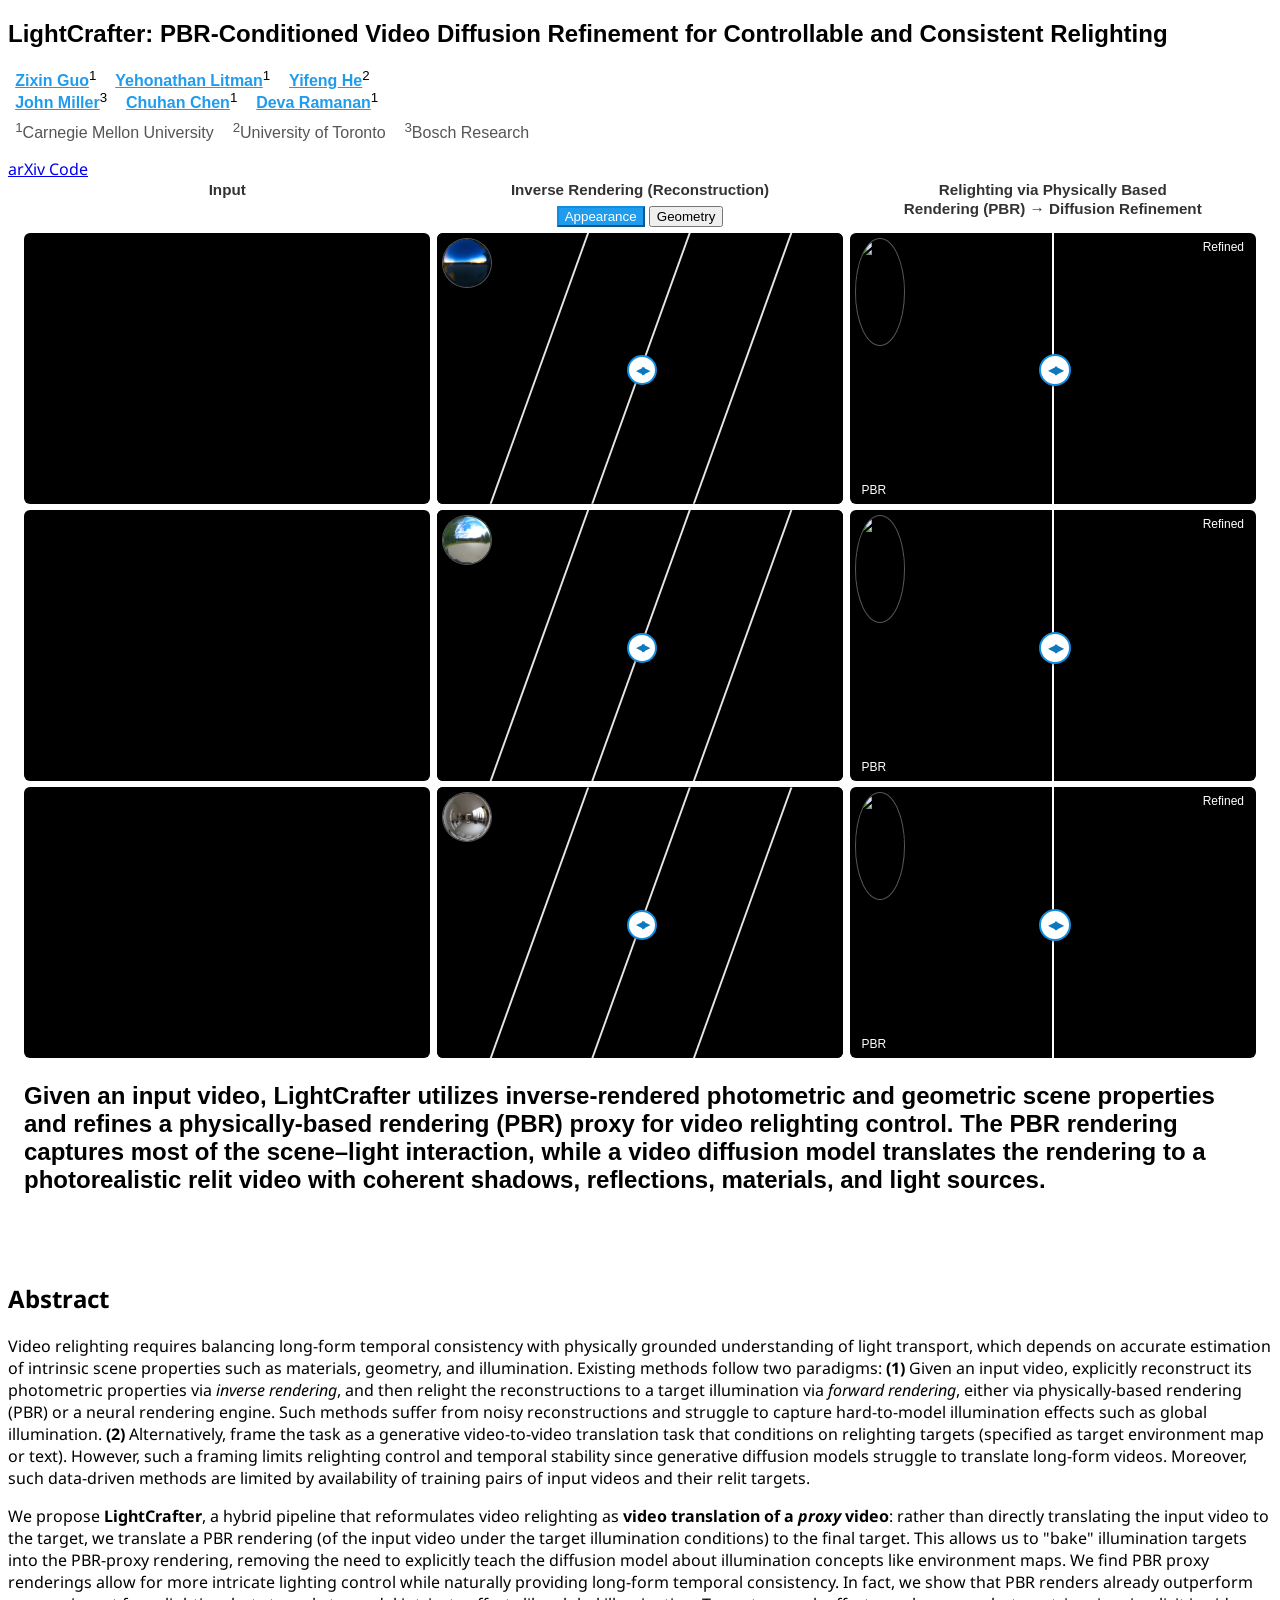
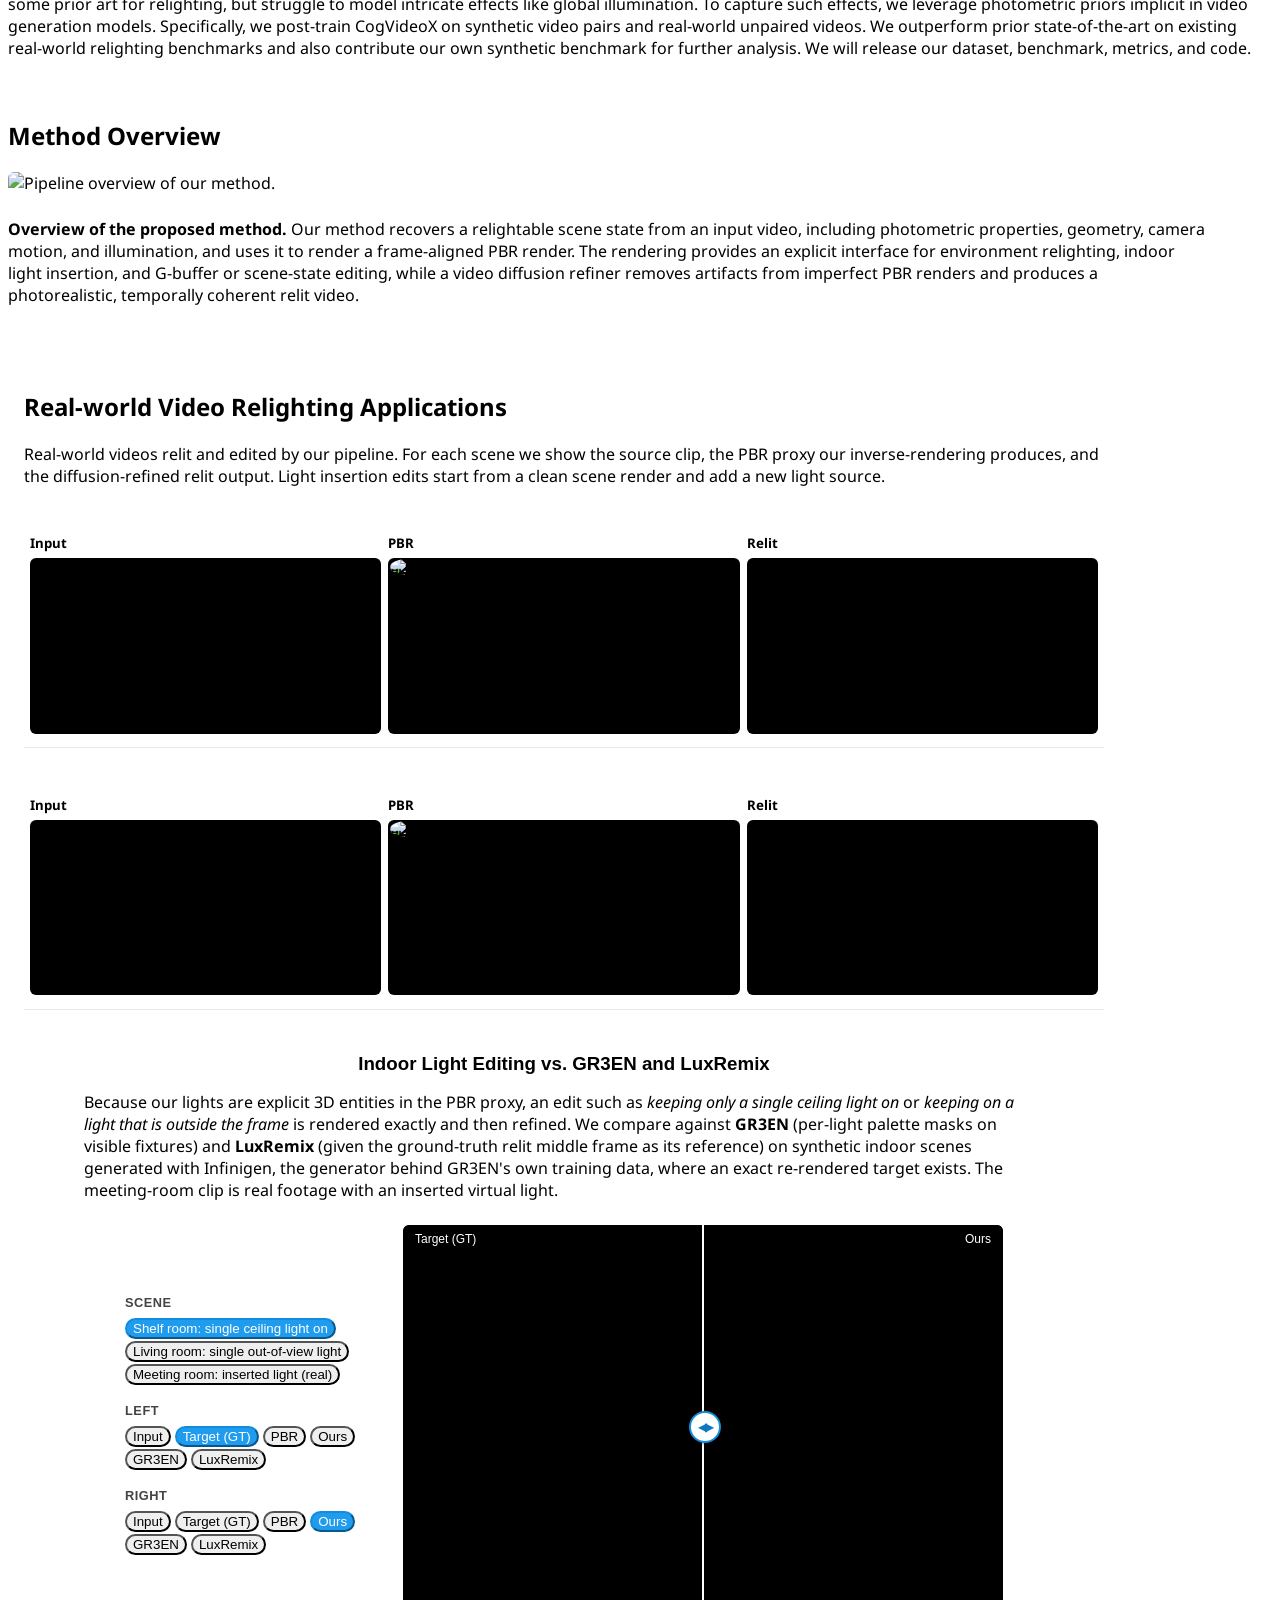
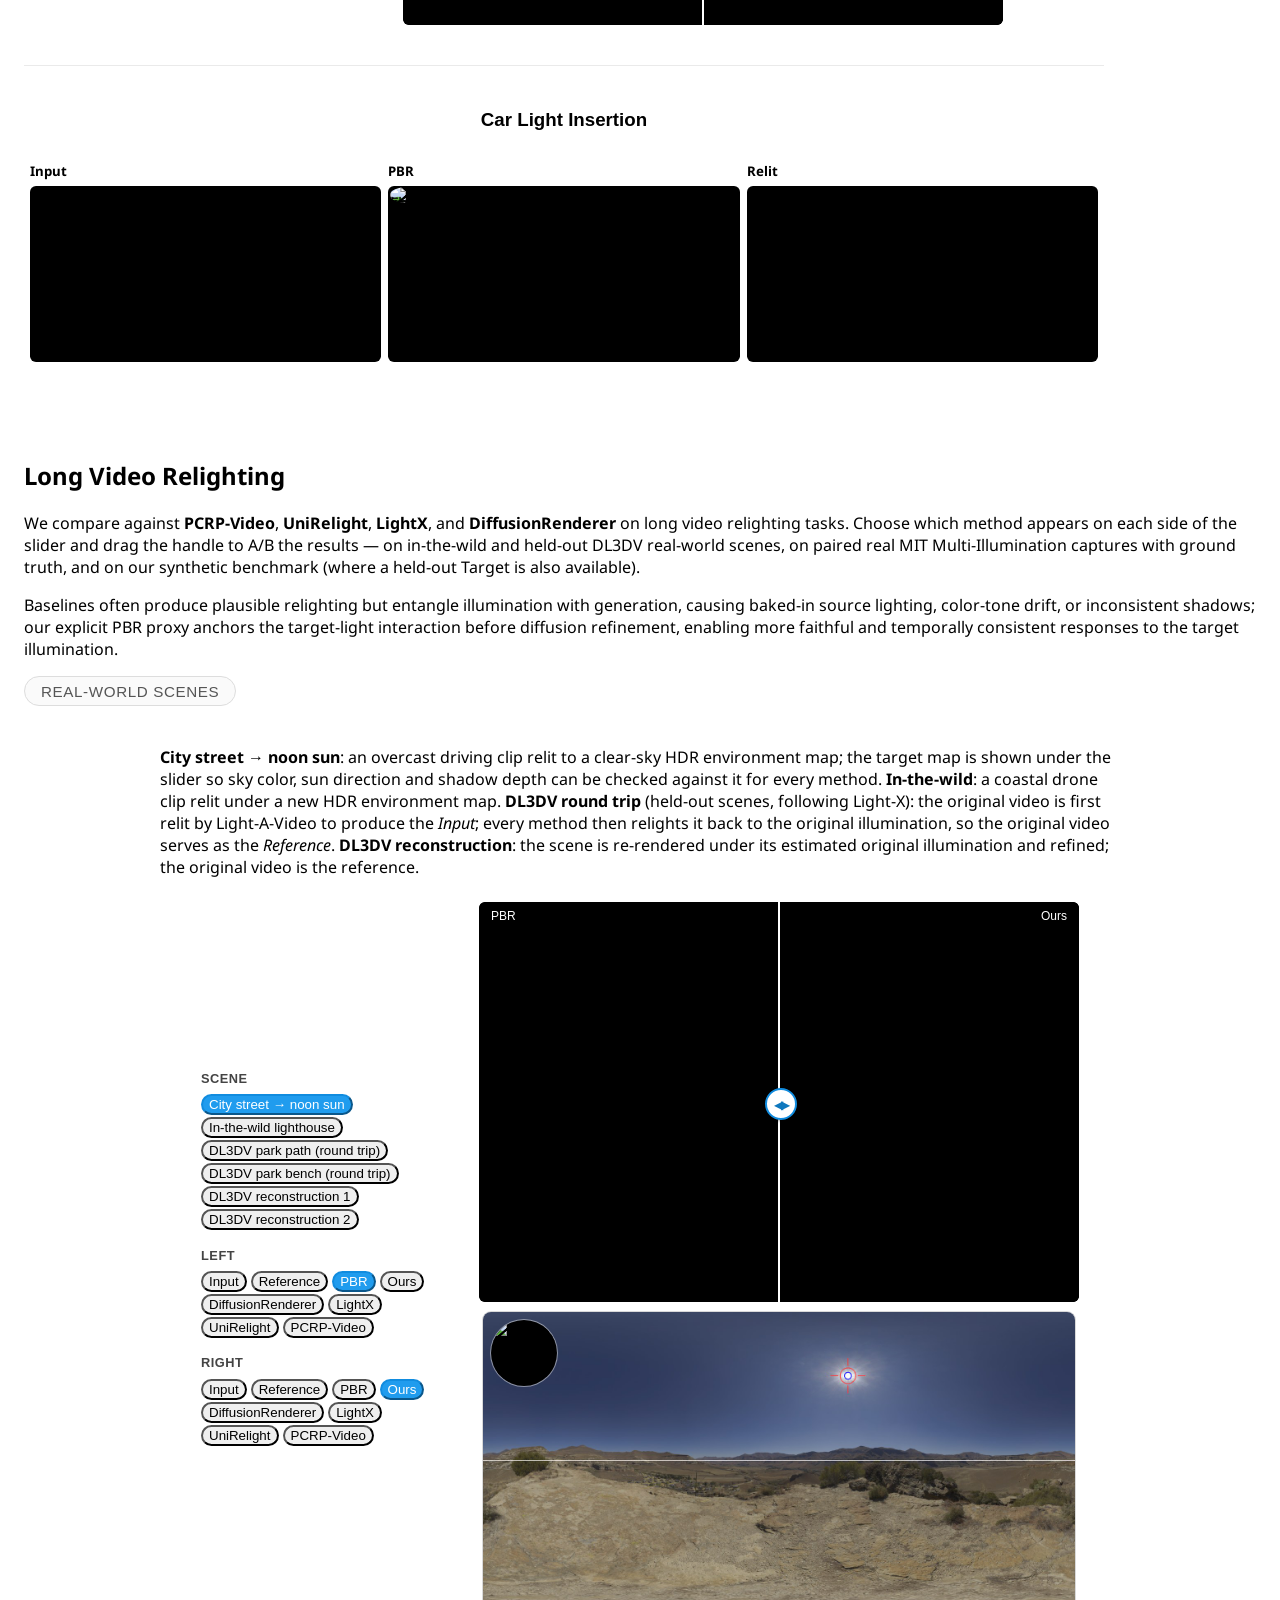
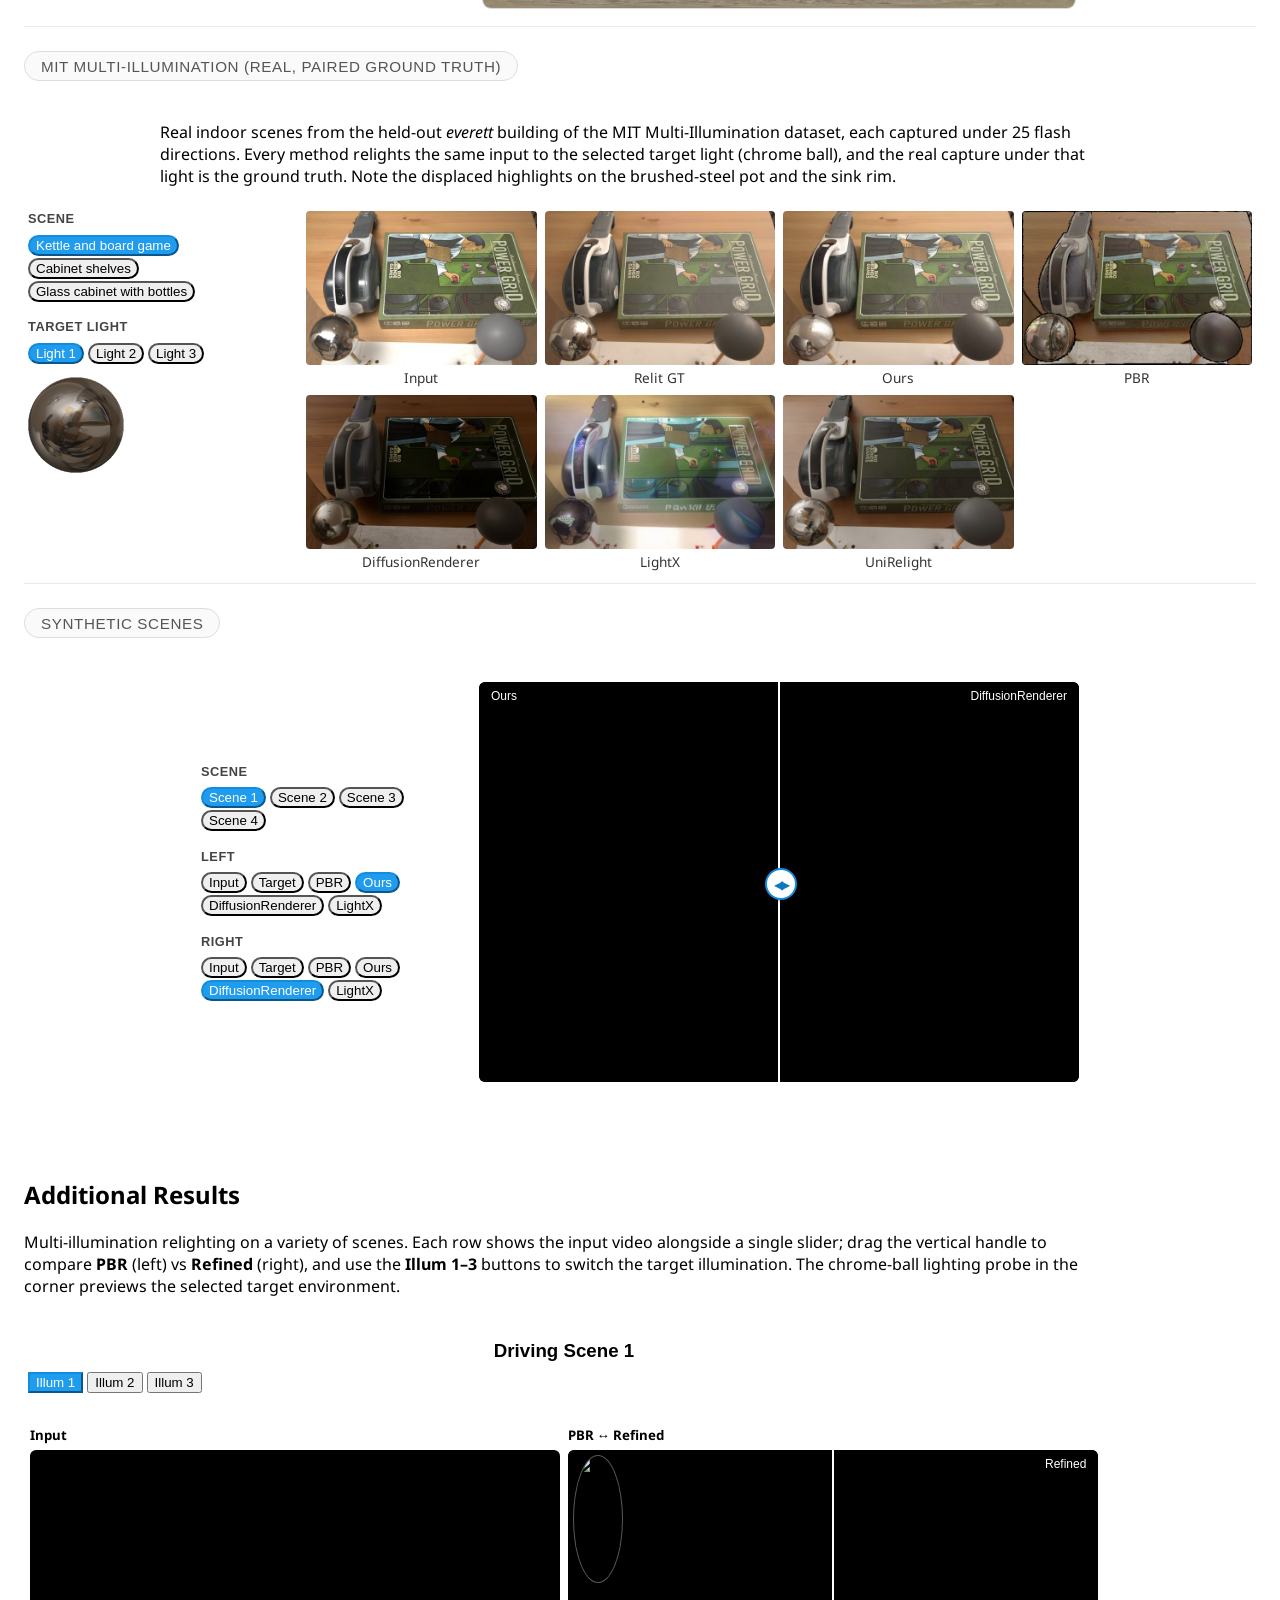
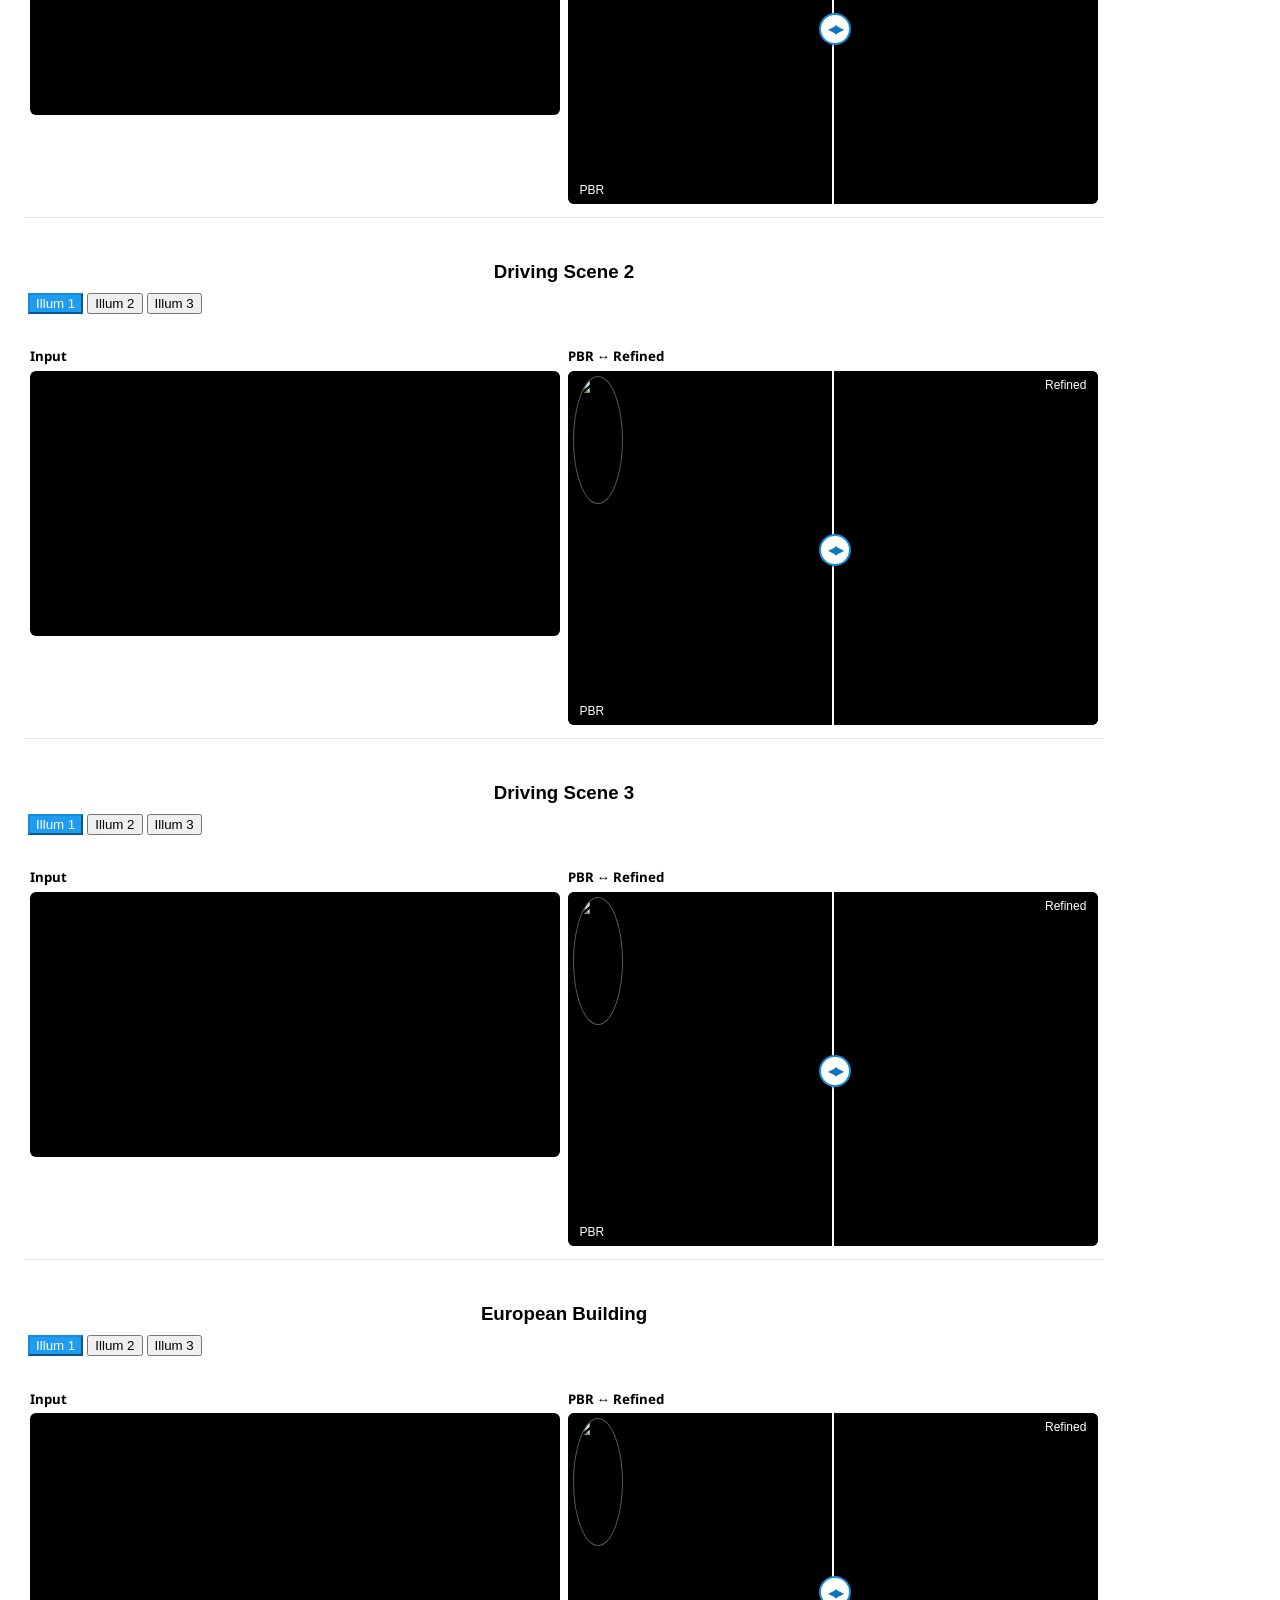
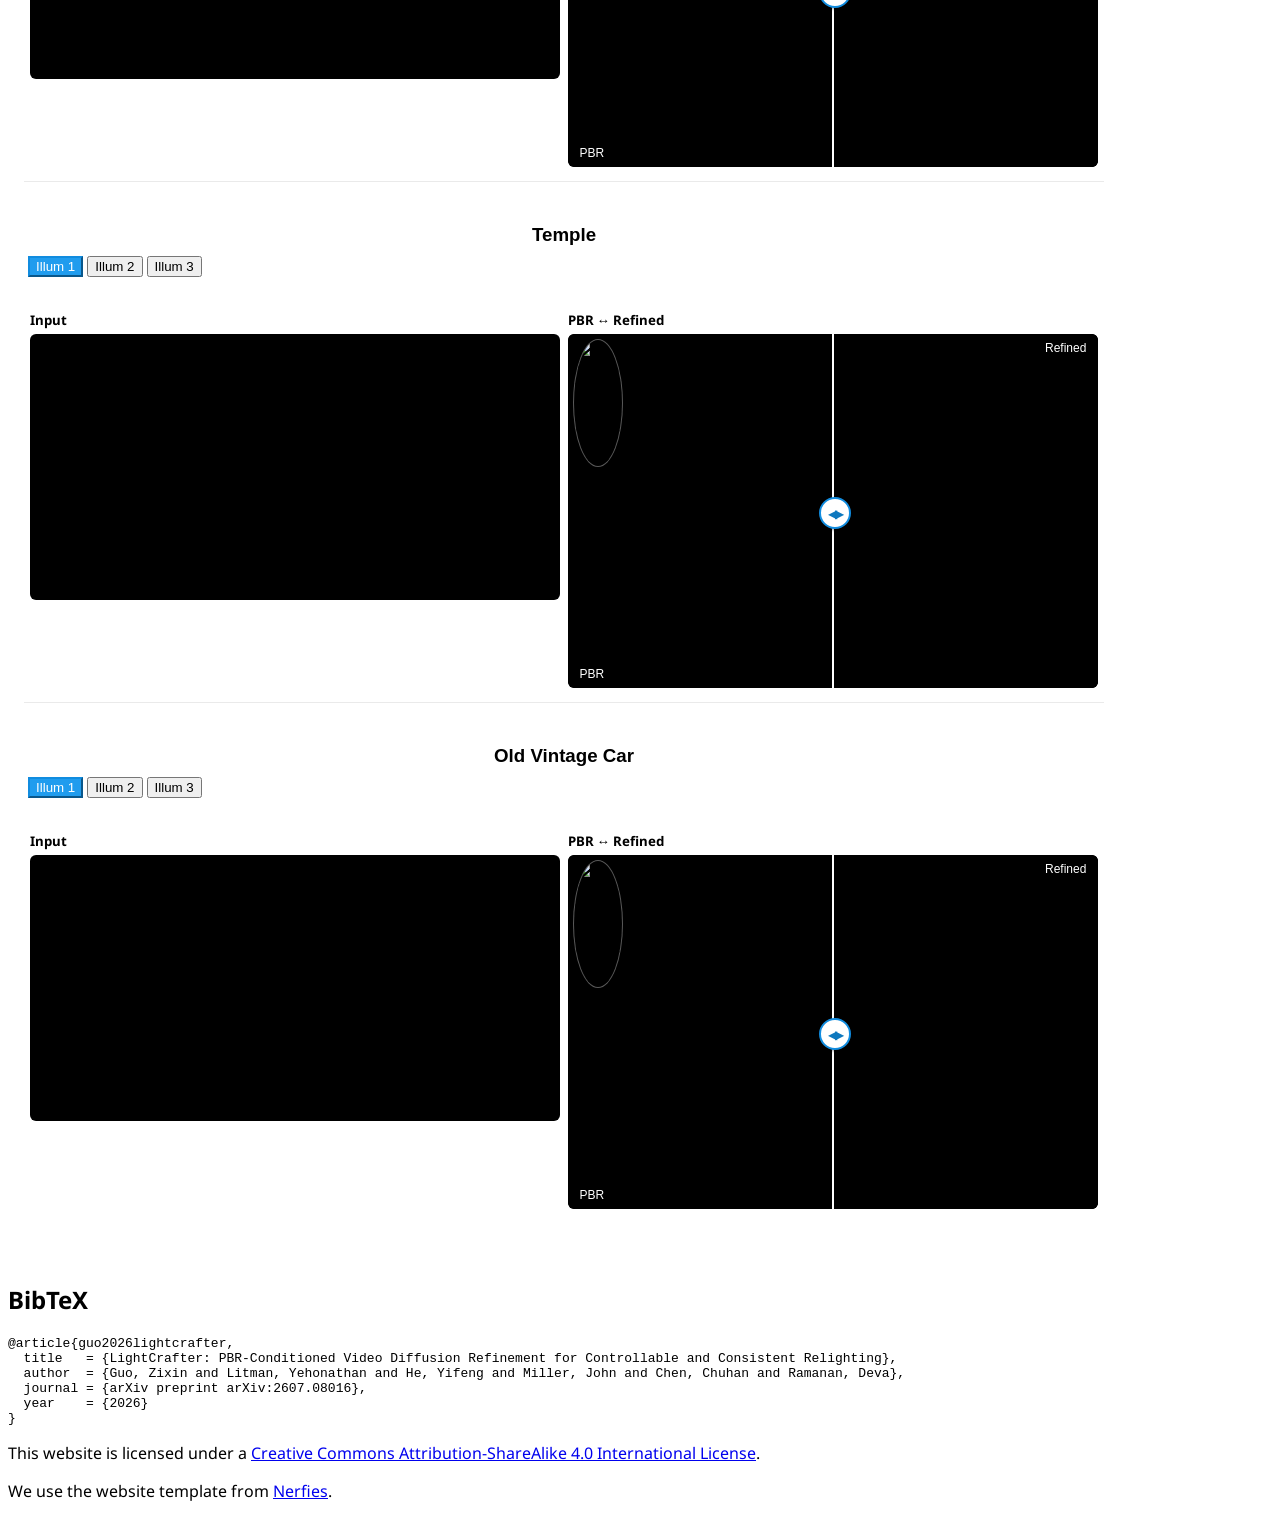
==== commit 201a8c2d: "Real-world card: add city street -> noon sun (trolley) with DR/LightX/UniRelight and a target-envmap" ====
--- a/index.html
+++ b/index.html
@@ -18,14 +18,14 @@
   <link rel="stylesheet" href="./static/css/fontawesome.all.min.css">
   <link rel="stylesheet"
         href="https://cdn.jsdelivr.net/gh/jpswalsh/academicons@1/css/academicons.min.css">
-  <link rel="stylesheet" href="./static/css/index.css?v=2">
+  <link rel="stylesheet" href="./static/css/index.css?v=3">
   <link rel="icon" href="./static/images/favicon.svg">
 
   <script src="https://ajax.googleapis.com/ajax/libs/jquery/3.5.1/jquery.min.js"></script>
   <script defer src="./static/js/fontawesome.all.min.js"></script>
   <script src="./static/js/bulma-carousel.min.js"></script>
   <script src="./static/js/bulma-slider.min.js"></script>
-  <script src="./static/js/index.js?v=2"></script>
+  <script src="./static/js/index.js?v=3"></script>
 </head>
 <body>
 
@@ -401,7 +401,7 @@
           The meeting-room clip is real footage with an inserted virtual light.
         </p>
       </div>
-      <div class="comparison-card synthetic-compare generic-compare" id="indoor-compare" data-ver="7"
+      <div class="comparison-card synthetic-compare generic-compare" id="indoor-compare" data-ver="8"
            data-scene="indoor-scene108" data-left="gt" data-right="ours">
         <div class="synthetic-controls">
           <div class="control-group">
@@ -524,7 +524,7 @@
     </div>
     <div class="content has-text-justified" style="max-width: 960px; margin: 0 auto 0.75rem;">
       <p>
-        <strong>In-the-wild</strong>: a coastal drone clip relit under a new HDR environment map.
+        <strong>City street &rarr; noon sun</strong>: an overcast driving clip relit to a clear-sky HDR environment map; the target map is shown under the slider so sky color, sun direction and shadow depth can be checked against it for every method. <strong>In-the-wild</strong>: a coastal drone clip relit under a new HDR environment map.
         <strong>DL3DV round trip</strong> (held-out scenes, following Light-X): the original
         video is first relit by Light-A-Video to produce the <em>Input</em>; every method then
         relights it back to the original illumination, so the original video serves as the
@@ -534,13 +534,19 @@
     </div>
 
     <!-- Interactive figure: pick a scene, then the method on each side of the slider. -->
-    <div class="comparison-card synthetic-compare generic-compare" id="realworld-compare"
-         data-scene="realworld-row" data-left="input" data-right="ours">
+    <div class="comparison-card synthetic-compare generic-compare" id="realworld-compare" data-ver="6"
+         data-scene="rw-trolley-kiara" data-left="pbr" data-right="ours">
       <div class="synthetic-controls">
         <div class="control-group">
           <span class="control-label">Scene</span>
           <div class="buttons has-addons is-centered scene-picker gc-scene-picker">
-            <button class="button is-small is-rounded is-active" data-scene="realworld-row"
+            <button class="button is-small is-rounded is-active" data-scene="rw-trolley-kiara"
+                    data-base="./static/videos/comparison/rw-trolley-kiara"
+                    data-avail="input,pbr,ours,dr,lightx,unirelight"
+                    data-envmap="./static/images/envmaps/kiara_5_noon_2k_pano.jpg?v=1"
+                    data-envball="./static/images/envmaps/kiara_5_noon_2k_ball.png?v=1"
+                    data-envcap="Target lighting: kiara_5_noon (clear sky, sun at 51&deg; elevation, marked in red). A faithful relight should turn the overcast sky deep blue and cast a deep, oblique shadow from the trolley onto the road.">City street &rarr; noon sun</button>
+            <button class="button is-small is-rounded" data-scene="realworld-row"
                     data-base="./static/videos/comparison/realworld-row"
                     data-avail="input,pbr,ours,dr,lightx,unirelight,pcrp">In-the-wild lighthouse</button>
             <button class="button is-small is-rounded" data-scene="rw-park-path"
@@ -560,9 +566,9 @@
         <div class="control-group">
           <span class="control-label">Left</span>
           <div class="buttons has-addons is-centered method-picker gc-left-picker">
-            <button class="button is-small is-rounded is-active" data-method="input">Input</button>
+            <button class="button is-small is-rounded" data-method="input">Input</button>
             <button class="button is-small is-rounded" data-method="gt">Reference</button>
-            <button class="button is-small is-rounded" data-method="pbr">PBR</button>
+            <button class="button is-small is-rounded is-active" data-method="pbr">PBR</button>
             <button class="button is-small is-rounded" data-method="ours">Ours</button>
             <button class="button is-small is-rounded" data-method="dr">DiffusionRenderer</button>
             <button class="button is-small is-rounded" data-method="lightx">LightX</button>
@@ -588,15 +594,20 @@
       <div class="synthetic-slider-wrap">
         <div class="slider-cell synthetic-slider-cell" style="--pos: 50%;">
           <video autoplay muted loop playsinline class="comparison-video slider-before">
-            <source src="./static/videos/comparison/realworld-row/input.mp4?v=5" type="video/mp4">
+            <source src="./static/videos/comparison/rw-trolley-kiara/pbr.mp4?v=6" type="video/mp4">
           </video>
           <video autoplay muted loop playsinline class="comparison-video slider-after">
-            <source src="./static/videos/comparison/realworld-row/ours.mp4?v=5" type="video/mp4">
-          </video>
-          <span class="slider-label left gc-left-label">Input</span>
+            <source src="./static/videos/comparison/rw-trolley-kiara/ours.mp4?v=6" type="video/mp4">
+          </video>
+          <span class="slider-label left gc-left-label">PBR</span>
           <span class="slider-label right gc-right-label">Ours</span>
           <div class="slider-handle"></div>
           <div class="slider-knob"></div>
+        </div>
+        <div class="gc-envmap">
+          <img class="gc-envmap-img" src="./static/images/envmaps/kiara_5_noon_2k_pano.jpg?v=1" alt="Target environment map (equirectangular)">
+          <img class="gc-envmap-ball" src="./static/images/envmaps/kiara_5_noon_2k_ball.png?v=1" alt="Target lighting probe">
+          <p class="gc-envmap-cap"></p>
         </div>
       </div>
     </div>
--- a/static/css/index.css
+++ b/static/css/index.css
@@ -921,3 +921,37 @@
 .mit-card .mit-grid img { width: 100%; display: block; border-radius: 4px; }
 .mit-card .mit-grid figcaption { font-size: 0.85rem; text-align: center; margin-top: 0.2rem; color: #333; }
 @media (max-width: 900px) { .mit-card .mit-grid { grid-template-columns: repeat(2, 1fr); } }
+
+/* Target environment map panel under a generic comparison slider. */
+.gc-envmap {
+  position: relative;
+  margin: 0.6rem auto 0;
+  max-width: 960px;
+  padding: 0 0.25rem;
+}
+.gc-envmap .gc-envmap-img {
+  display: block;
+  width: 100%;
+  height: auto;
+  border-radius: 8px;
+  box-shadow: 0 0 0 1px rgba(0, 0, 0, 0.15);
+}
+.gc-envmap .gc-envmap-ball {
+  position: absolute;
+  top: 8px;
+  left: 12px;
+  width: 11%;
+  max-width: 96px;
+  height: auto;
+  aspect-ratio: 1 / 1;
+  object-fit: contain;
+  border-radius: 50%;
+  background: #000;
+  box-shadow: 0 0 0 1px rgba(255, 255, 255, 0.45);
+}
+.gc-envmap .gc-envmap-cap {
+  margin: 0.4rem 0 0;
+  font-size: 0.9rem;
+  color: #4a4a4a;
+  text-align: center;
+}
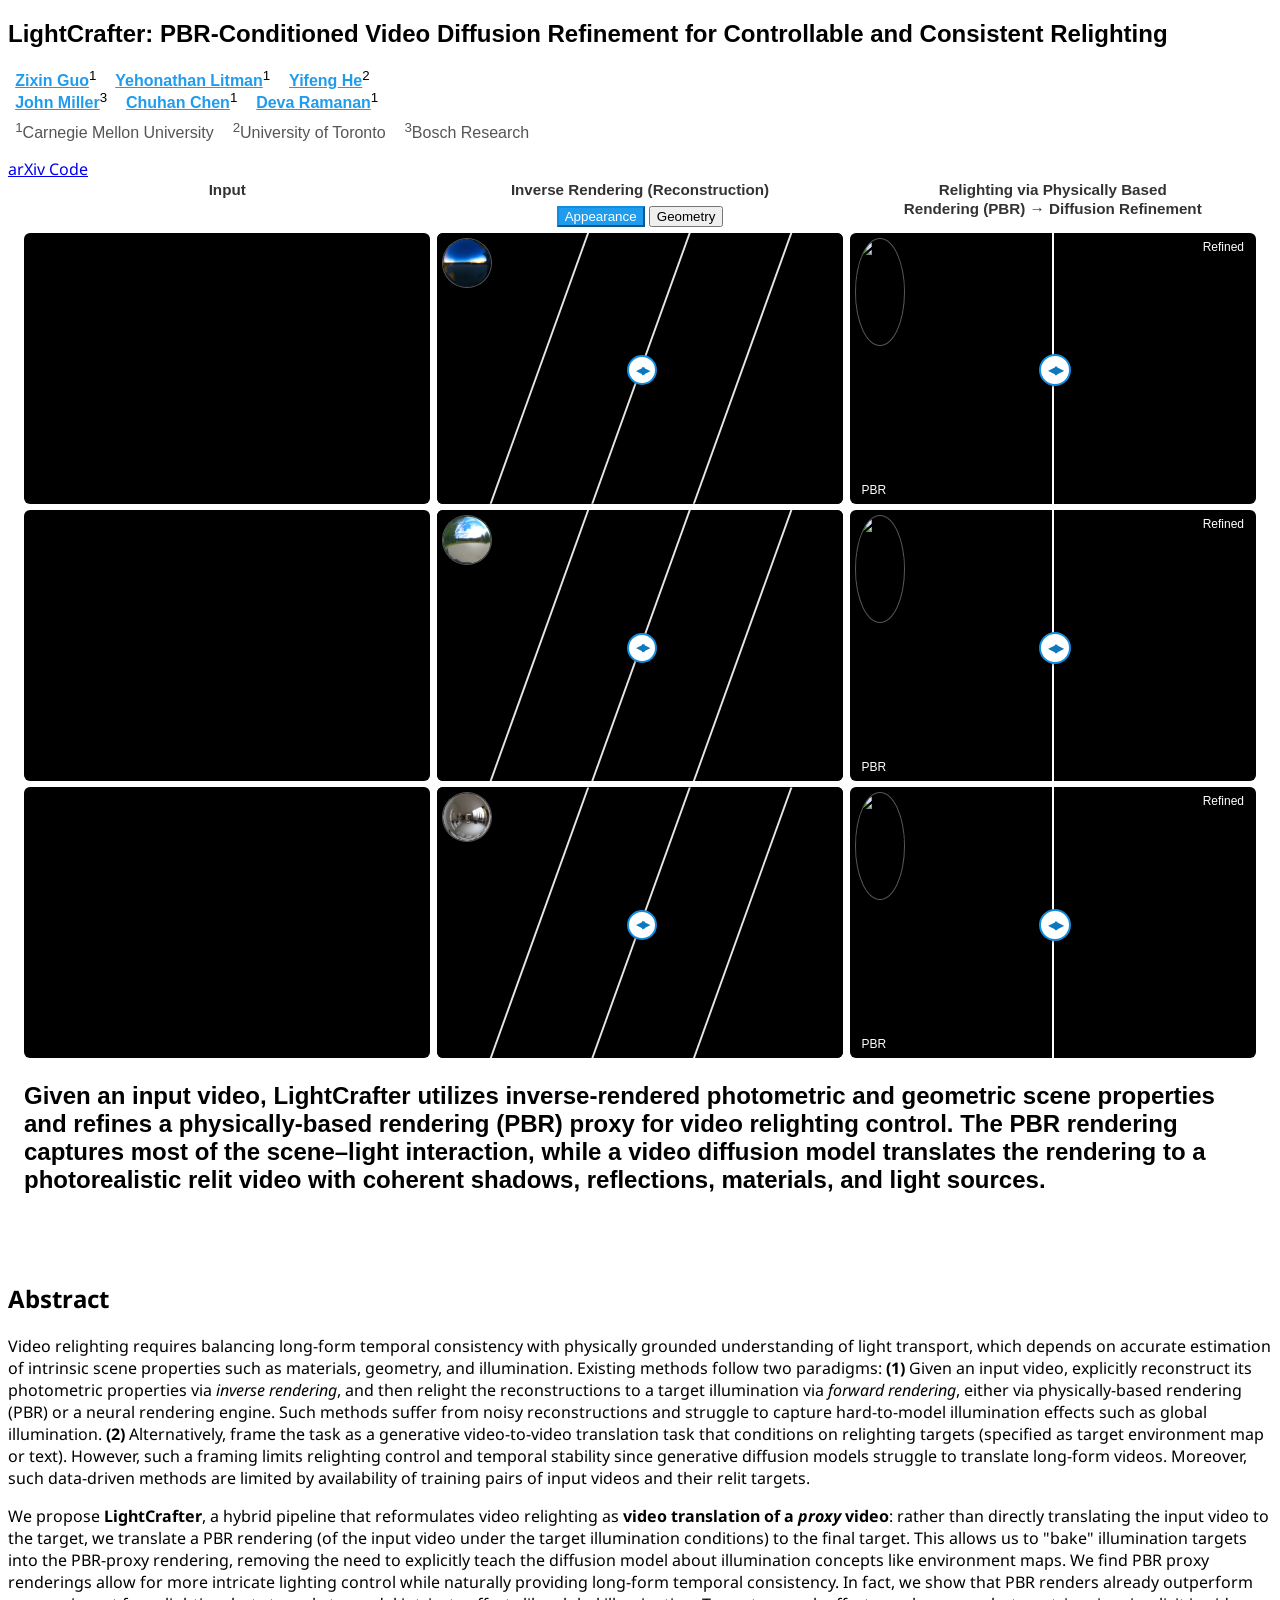
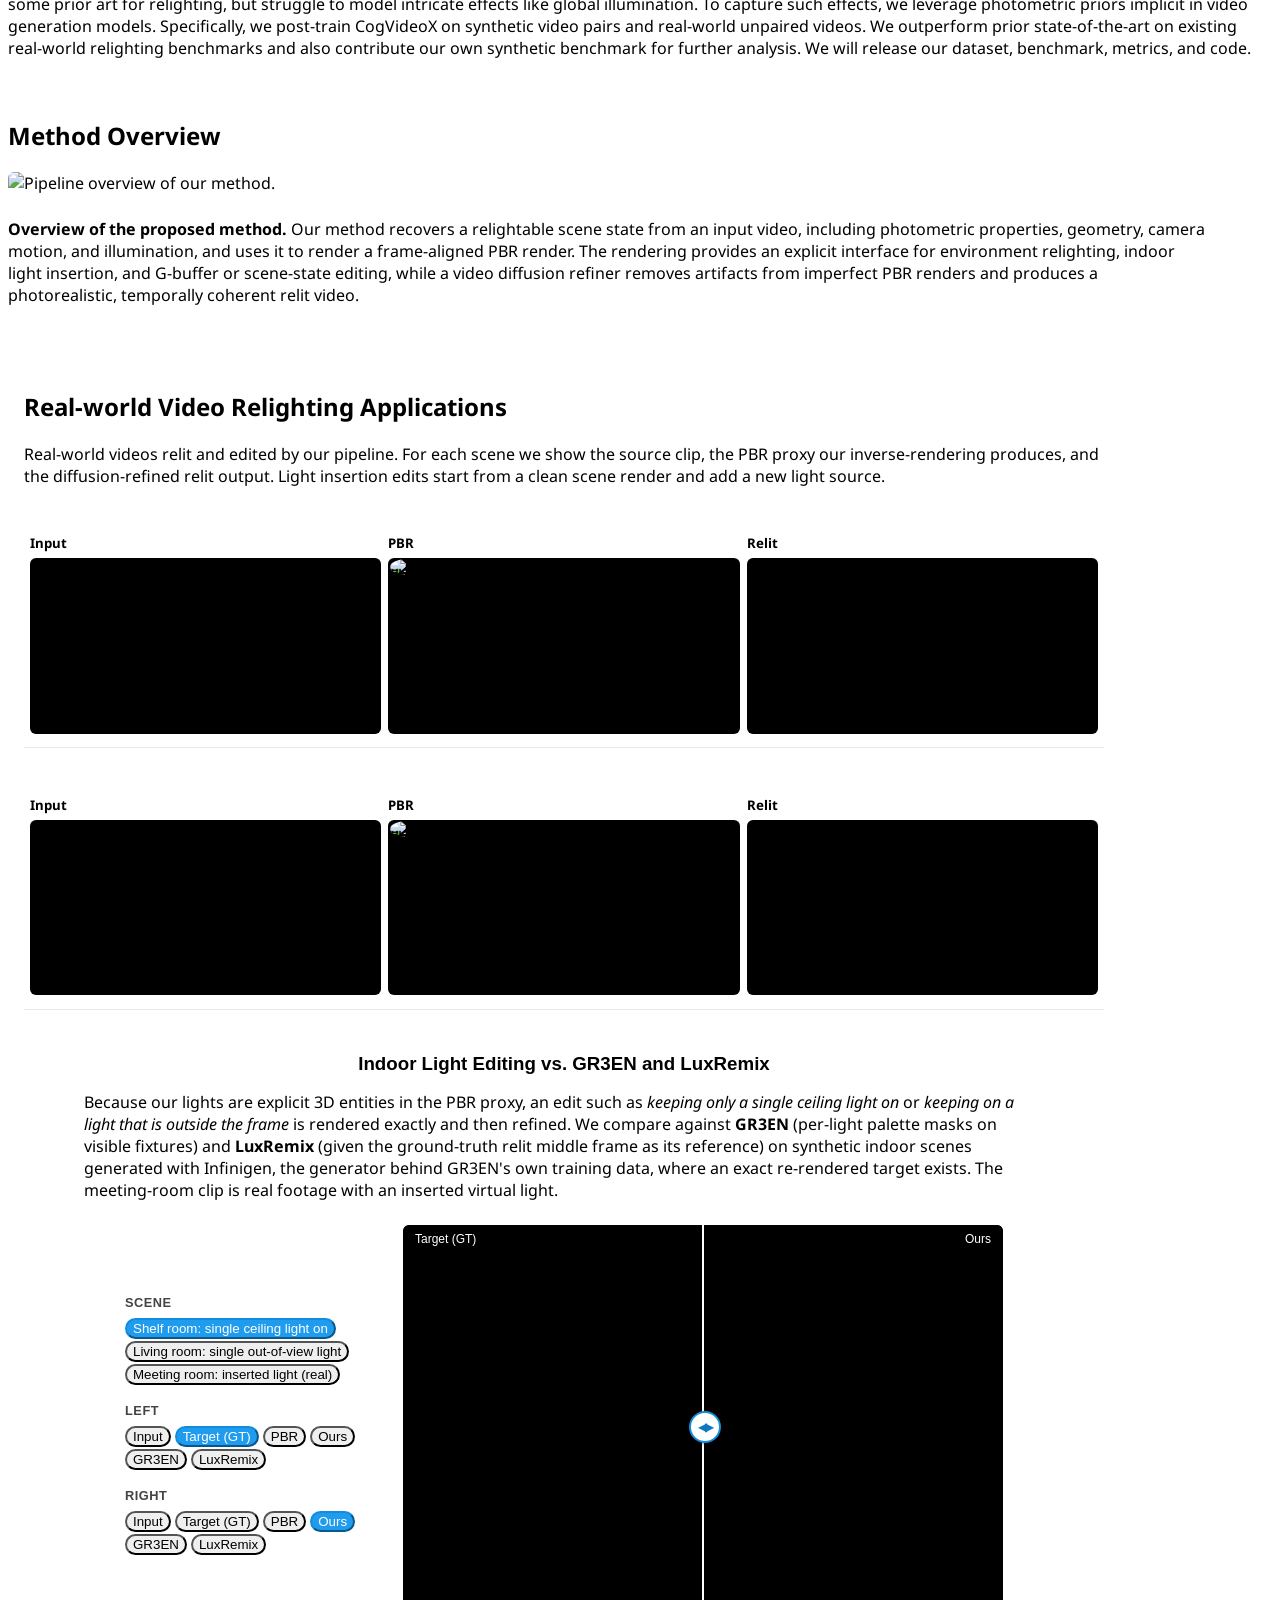
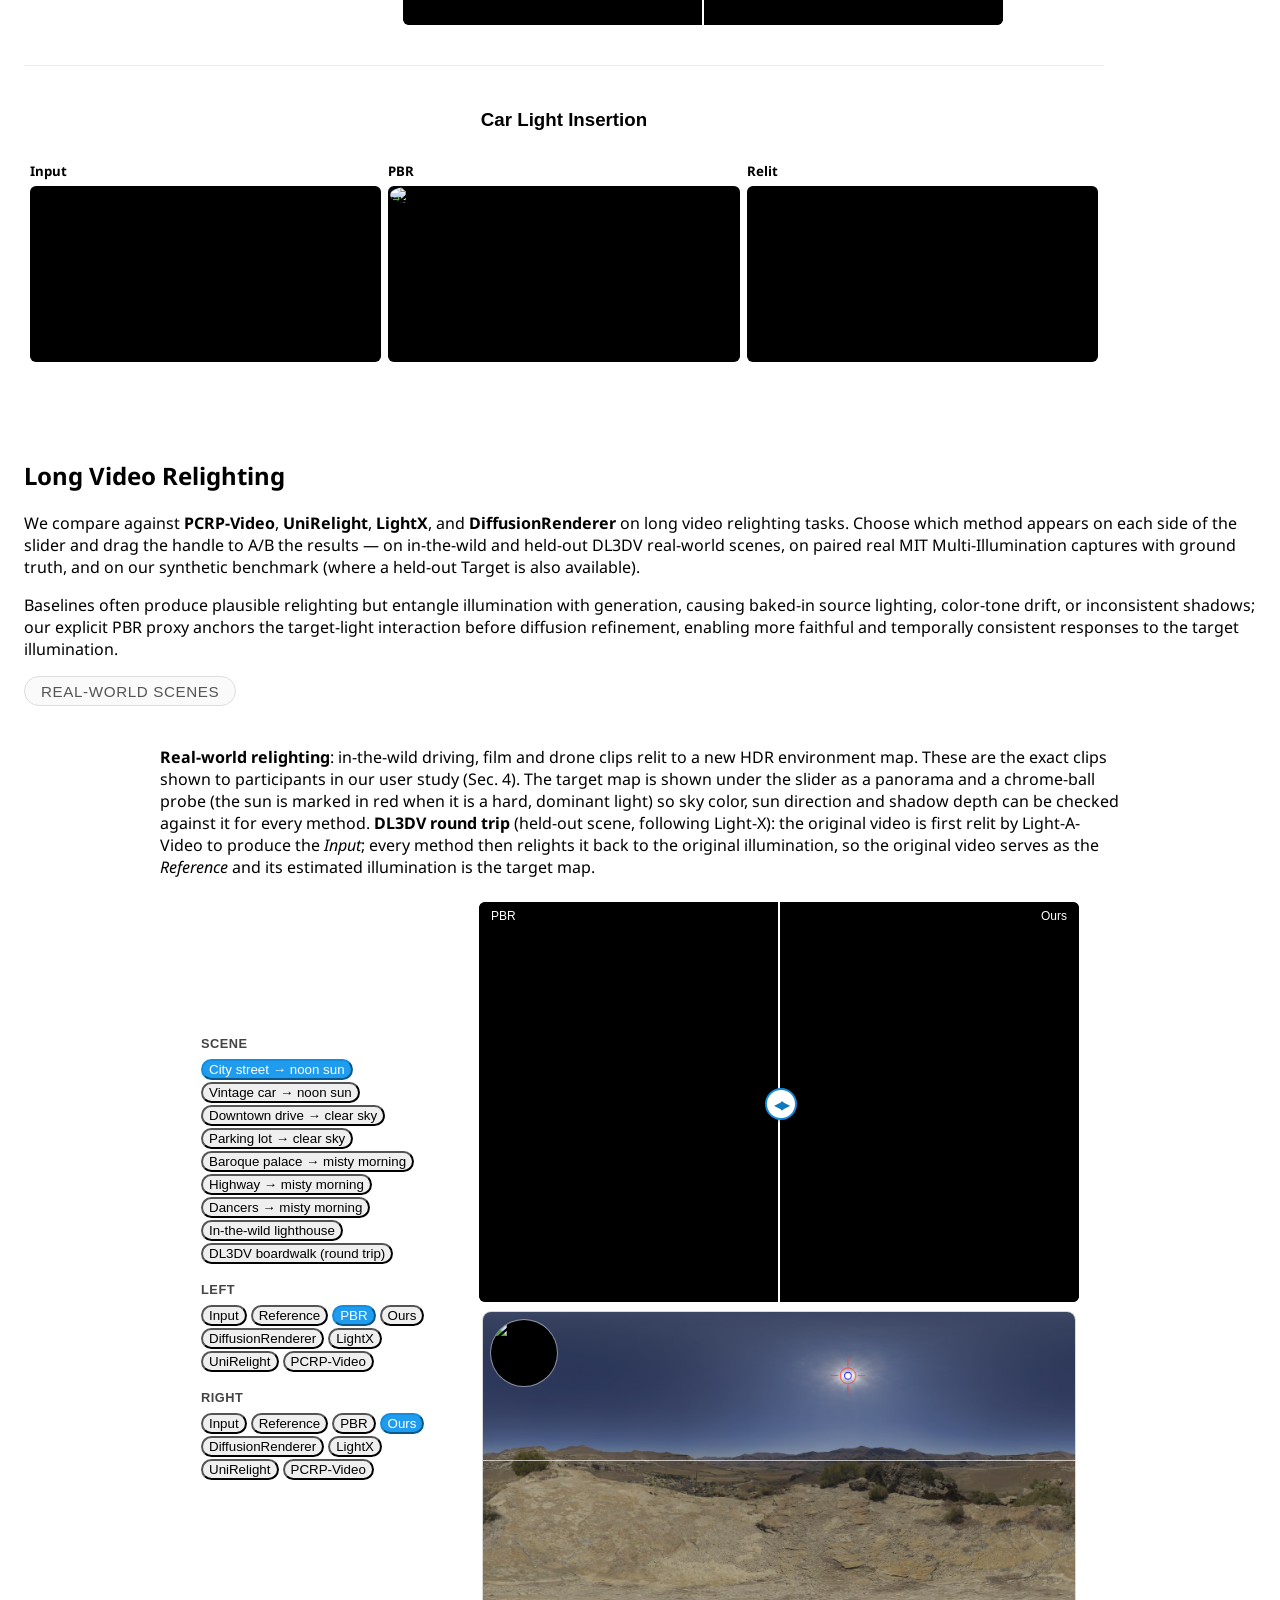
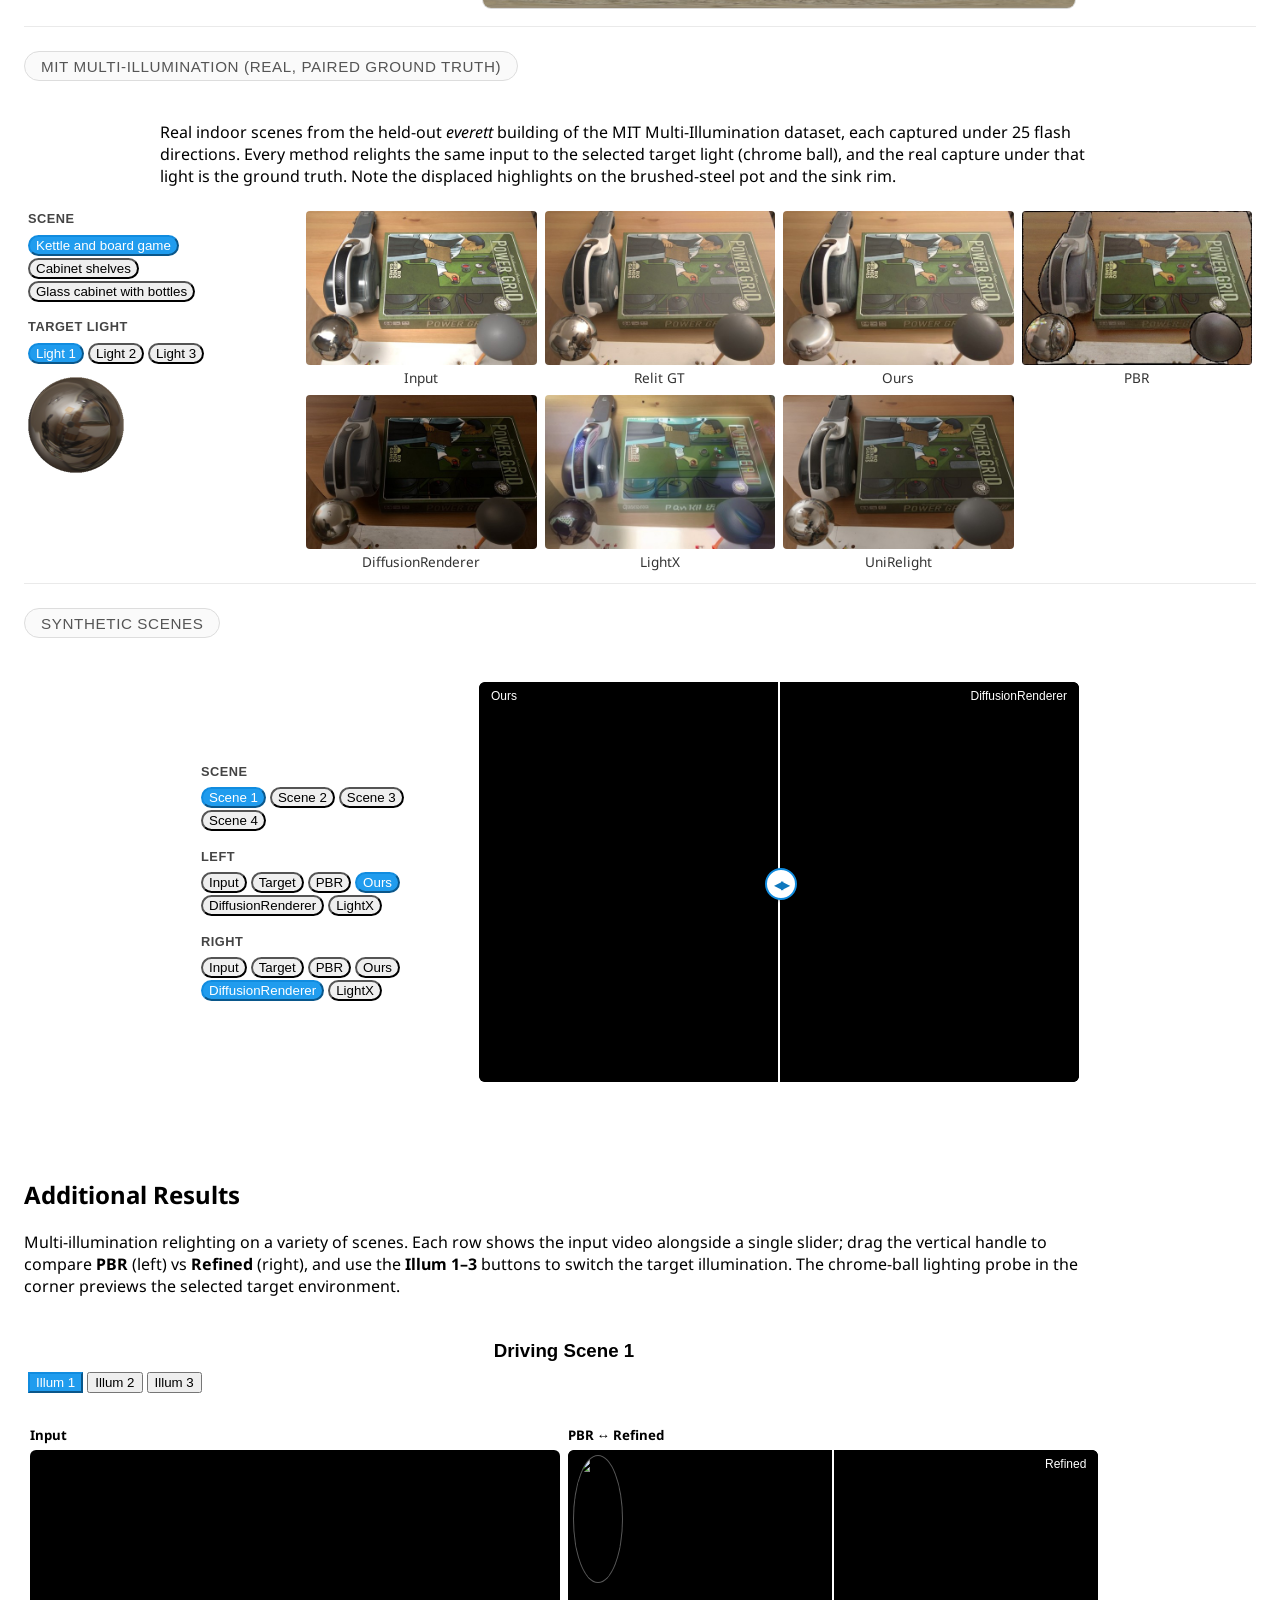
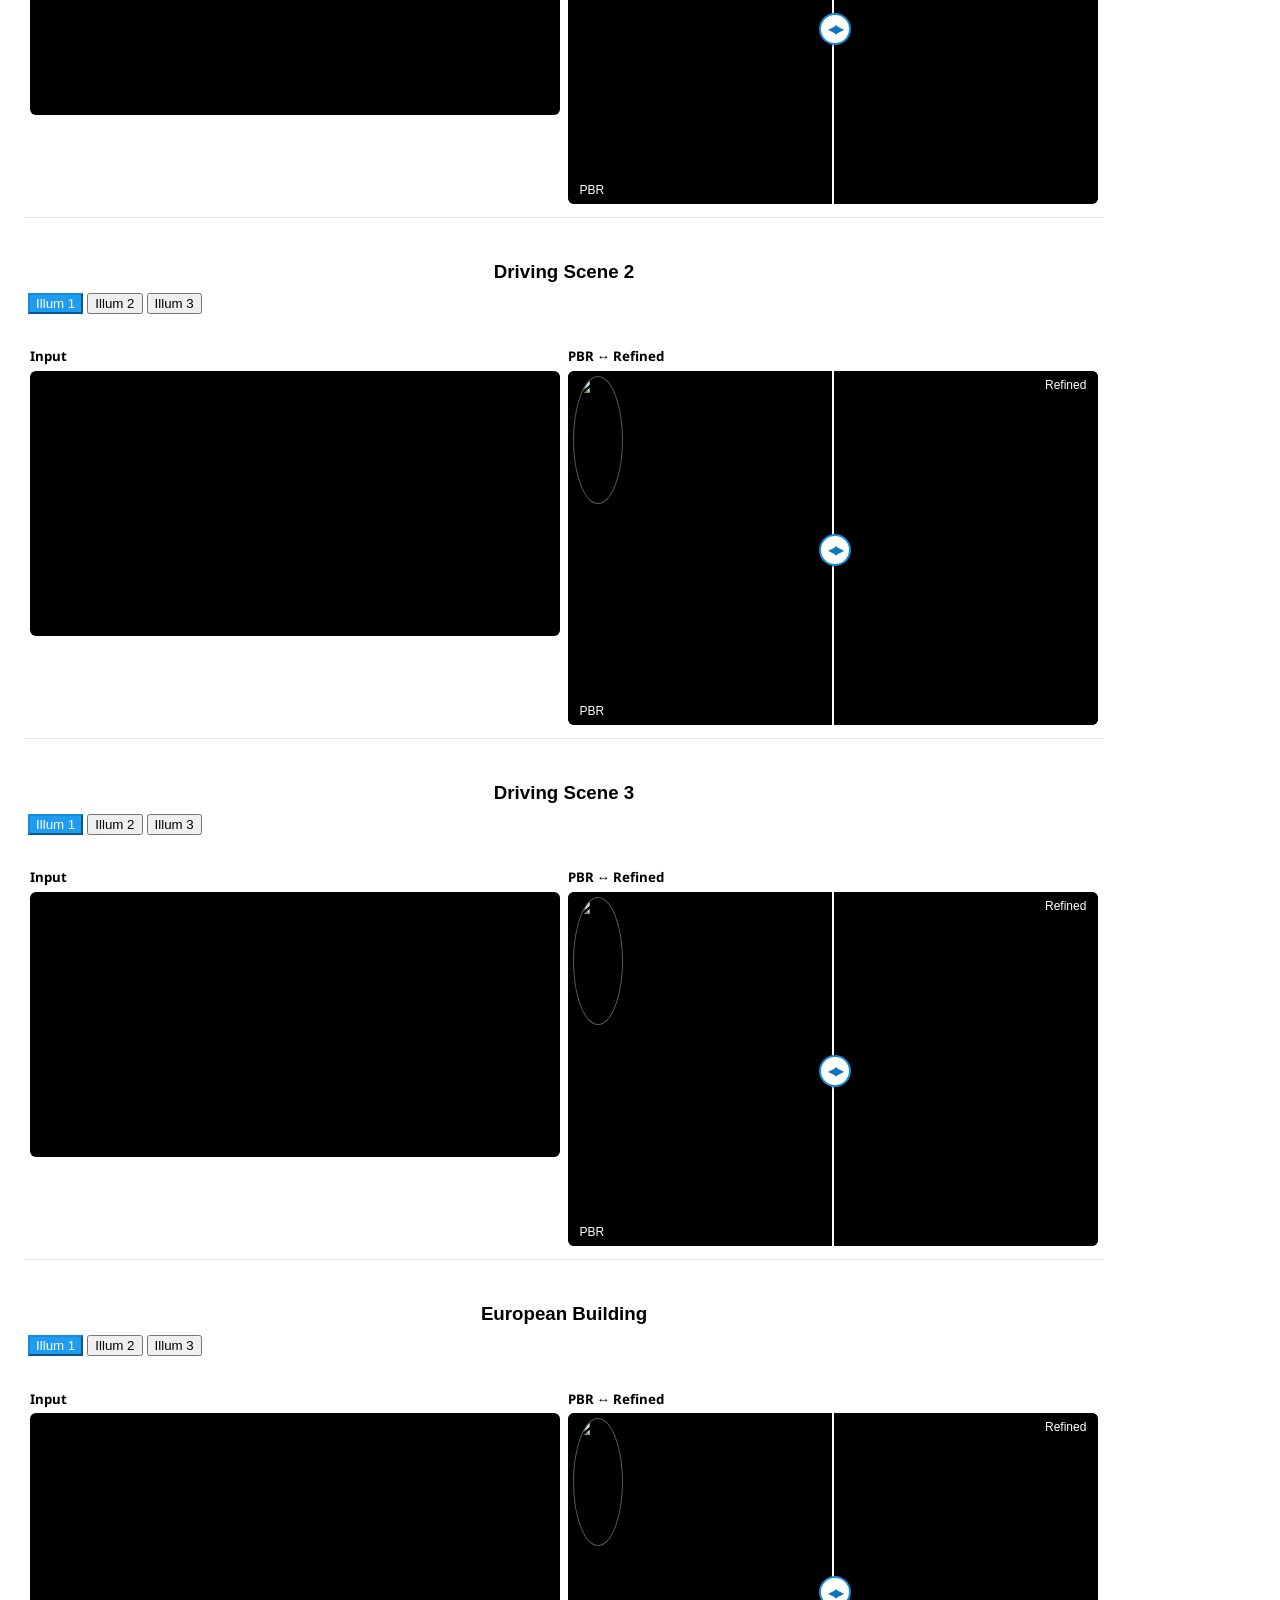
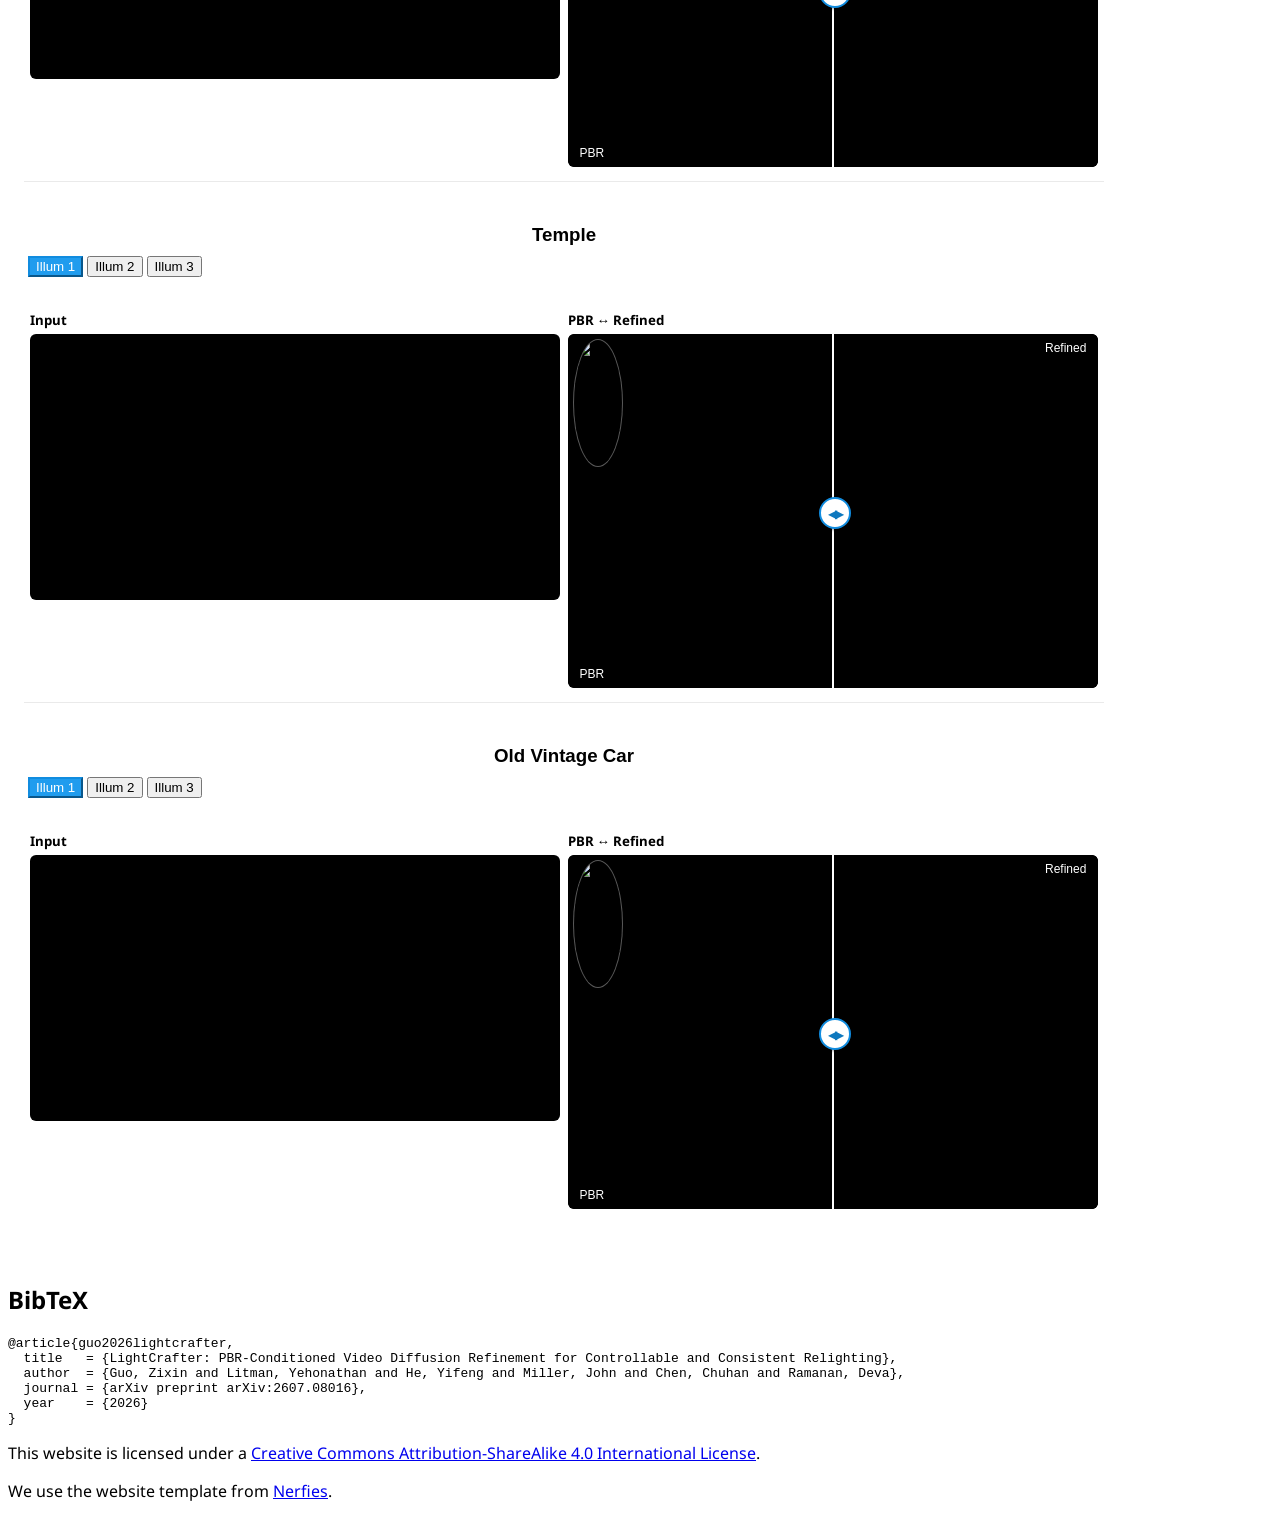
==== commit 4dac3356: "Real-world comparison: add 7 user-study scenes (vintage car, 3 driving clips, palace, dancers, DL3DV" ====
--- a/index.html
+++ b/index.html
@@ -524,17 +524,16 @@
     </div>
     <div class="content has-text-justified" style="max-width: 960px; margin: 0 auto 0.75rem;">
       <p>
-        <strong>City street &rarr; noon sun</strong>: an overcast driving clip relit to a clear-sky HDR environment map; the target map is shown under the slider so sky color, sun direction and shadow depth can be checked against it for every method. <strong>In-the-wild</strong>: a coastal drone clip relit under a new HDR environment map.
-        <strong>DL3DV round trip</strong> (held-out scenes, following Light-X): the original
+        <strong>Real-world relighting</strong>: in-the-wild driving, film and drone clips relit to a new HDR environment map. These are the exact clips shown to participants in our user study (Sec.&nbsp;4). The target map is shown under the slider as a panorama and a chrome-ball probe (the sun is marked in red when it is a hard, dominant light) so sky color, sun direction and shadow depth can be checked against it for every method.
+        <strong>DL3DV round trip</strong> (held-out scene, following Light-X): the original
         video is first relit by Light-A-Video to produce the <em>Input</em>; every method then
         relights it back to the original illumination, so the original video serves as the
-        <em>Reference</em>. <strong>DL3DV reconstruction</strong>: the scene is re-rendered
-        under its estimated original illumination and refined; the original video is the reference.
+        <em>Reference</em> and its estimated illumination is the target map.
       </p>
     </div>
 
     <!-- Interactive figure: pick a scene, then the method on each side of the slider. -->
-    <div class="comparison-card synthetic-compare generic-compare" id="realworld-compare" data-ver="6"
+    <div class="comparison-card synthetic-compare generic-compare" id="realworld-compare" data-ver="7"
          data-scene="rw-trolley-kiara" data-left="pbr" data-right="ours">
       <div class="synthetic-controls">
         <div class="control-group">
@@ -546,21 +545,51 @@
                     data-envmap="./static/images/envmaps/kiara_5_noon_2k_pano.jpg?v=1"
                     data-envball="./static/images/envmaps/kiara_5_noon_2k_ball.png?v=1"
                     data-envcap="Target lighting: kiara_5_noon (clear sky, sun at 51&deg; elevation, marked in red). A faithful relight should turn the overcast sky deep blue and cast a deep, oblique shadow from the trolley onto the road.">City street &rarr; noon sun</button>
+            <button class="button is-small is-rounded" data-scene="rw-vintage-car-noon"
+                    data-base="./static/videos/comparison/rw-vintage-car-noon"
+                    data-avail="input,pbr,ours,dr,lightx,unirelight,pcrp"
+                    data-envmap="./static/images/envmaps/kiara_5_noon_2k_pano.jpg?v=1"
+                    data-envball="./static/images/envmaps/kiara_5_noon_2k_ball.png?v=1"
+                    data-envcap="Target lighting: kiara_5_noon (clear sky, hard sun at 51&deg; elevation, marked in red). Look for a crisp shadow under the car, a blue sky and neutral colors; the road should stay gray rather than tinted.">Vintage car &rarr; noon sun</button>
+            <button class="button is-small is-rounded" data-scene="rw-drive1-autumn"
+                    data-base="./static/videos/comparison/rw-drive1-autumn"
+                    data-avail="input,pbr,ours,dr,lightx,unirelight,pcrp"
+                    data-envmap="./static/images/envmaps/autumn_field_puresky_2k_pano.jpg?v=1"
+                    data-envball="./static/images/envmaps/autumn_field_puresky_2k_ball.png?v=1"
+                    data-envcap="Target lighting: autumn_field_puresky (clear sky, low sun at 29&deg; elevation, marked in red). Expect a deep-blue sky and long, hard shadows in the sun direction, with the scene otherwise unchanged.">Downtown drive &rarr; clear sky</button>
+            <button class="button is-small is-rounded" data-scene="rw-drive3-autumn"
+                    data-base="./static/videos/comparison/rw-drive3-autumn"
+                    data-avail="input,pbr,ours,dr,lightx,unirelight,pcrp"
+                    data-envmap="./static/images/envmaps/autumn_field_puresky_2k_pano.jpg?v=1"
+                    data-envball="./static/images/envmaps/autumn_field_puresky_2k_ball.png?v=1"
+                    data-envcap="Target lighting: autumn_field_puresky (clear sky, low sun at 29&deg; elevation, marked in red). Expect a deep-blue sky and long, hard shadows in the sun direction, with the scene otherwise unchanged.">Parking lot &rarr; clear sky</button>
+            <button class="button is-small is-rounded" data-scene="rw-europe-misty"
+                    data-base="./static/videos/comparison/rw-europe-misty"
+                    data-avail="input,pbr,ours,dr,lightx,unirelight,pcrp"
+                    data-envmap="./static/images/envmaps/kloofendal_misty_morning_2k_pano.jpg?v=1"
+                    data-envball="./static/images/envmaps/kloofendal_misty_morning_2k_ball.png?v=1"
+                    data-envcap="Target lighting: kloofendal_misty_morning (fog, no dominant sun). Expect soft, shadowless lighting and a desaturated, hazy tone; hard shadows or a saturated blue sky are errors.">Baroque palace &rarr; misty morning</button>
+            <button class="button is-small is-rounded" data-scene="rw-drive2-misty"
+                    data-base="./static/videos/comparison/rw-drive2-misty"
+                    data-avail="input,pbr,ours,dr,lightx,unirelight,pcrp"
+                    data-envmap="./static/images/envmaps/kloofendal_misty_morning_2k_pano.jpg?v=1"
+                    data-envball="./static/images/envmaps/kloofendal_misty_morning_2k_ball.png?v=1"
+                    data-envcap="Target lighting: kloofendal_misty_morning (fog, no dominant sun). Expect soft, shadowless lighting and a desaturated, hazy tone; hard shadows or a saturated blue sky are errors.">Highway &rarr; misty morning</button>
+            <button class="button is-small is-rounded" data-scene="rw-lalaland-misty"
+                    data-base="./static/videos/comparison/rw-lalaland-misty"
+                    data-avail="input,pbr,ours,dr,lightx,unirelight,pcrp"
+                    data-envmap="./static/images/envmaps/kloofendal_misty_morning_2k_pano.jpg?v=1"
+                    data-envball="./static/images/envmaps/kloofendal_misty_morning_2k_ball.png?v=1"
+                    data-envcap="Target lighting: kloofendal_misty_morning (fog, no dominant sun). Expect soft, shadowless lighting and a desaturated, hazy tone; hard shadows or a saturated blue sky are errors.">Dancers &rarr; misty morning</button>
             <button class="button is-small is-rounded" data-scene="realworld-row"
                     data-base="./static/videos/comparison/realworld-row"
                     data-avail="input,pbr,ours,dr,lightx,unirelight,pcrp">In-the-wild lighthouse</button>
-            <button class="button is-small is-rounded" data-scene="rw-park-path"
-                    data-base="./static/videos/comparison/rw-park-path"
-                    data-avail="input,gt,pbr,ours,lightx,unirelight">DL3DV park path (round trip)</button>
-            <button class="button is-small is-rounded" data-scene="rw-park-bench"
-                    data-base="./static/videos/comparison/rw-park-bench"
-                    data-avail="input,gt,pbr,ours,lightx,unirelight">DL3DV park bench (round trip)</button>
-            <button class="button is-small is-rounded" data-scene="rw-recon-00b1ad"
-                    data-base="./static/videos/comparison/rw-recon-00b1ad"
-                    data-avail="input,pbr,ours">DL3DV reconstruction 1</button>
-            <button class="button is-small is-rounded" data-scene="rw-recon-010cf7"
-                    data-base="./static/videos/comparison/rw-recon-010cf7"
-                    data-avail="input,pbr,ours">DL3DV reconstruction 2</button>
+            <button class="button is-small is-rounded" data-scene="rw-dl3dv-boardwalk"
+                    data-base="./static/videos/comparison/rw-dl3dv-boardwalk"
+                    data-avail="input,gt,pbr,ours,dr,lightx,unirelight"
+                    data-envmap="./static/images/envmaps/dl3dv_00b1ad_pano.jpg?v=1"
+                    data-envball="./static/images/envmaps/dl3dv_00b1ad_ball.png?v=1"
+                    data-envcap="Target lighting: the illumination estimated from the original DL3DV capture (overcast, no dominant sun). A faithful round trip should recover the original video (Reference) from the moonlit Input; compare each method against Reference.">DL3DV boardwalk (round trip)</button>
           </div>
         </div>
         <div class="control-group">
@@ -594,10 +623,10 @@
       <div class="synthetic-slider-wrap">
         <div class="slider-cell synthetic-slider-cell" style="--pos: 50%;">
           <video autoplay muted loop playsinline class="comparison-video slider-before">
-            <source src="./static/videos/comparison/rw-trolley-kiara/pbr.mp4?v=6" type="video/mp4">
+            <source src="./static/videos/comparison/rw-trolley-kiara/pbr.mp4?v=7" type="video/mp4">
           </video>
           <video autoplay muted loop playsinline class="comparison-video slider-after">
-            <source src="./static/videos/comparison/rw-trolley-kiara/ours.mp4?v=6" type="video/mp4">
+            <source src="./static/videos/comparison/rw-trolley-kiara/ours.mp4?v=7" type="video/mp4">
           </video>
           <span class="slider-label left gc-left-label">PBR</span>
           <span class="slider-label right gc-right-label">Ours</span>
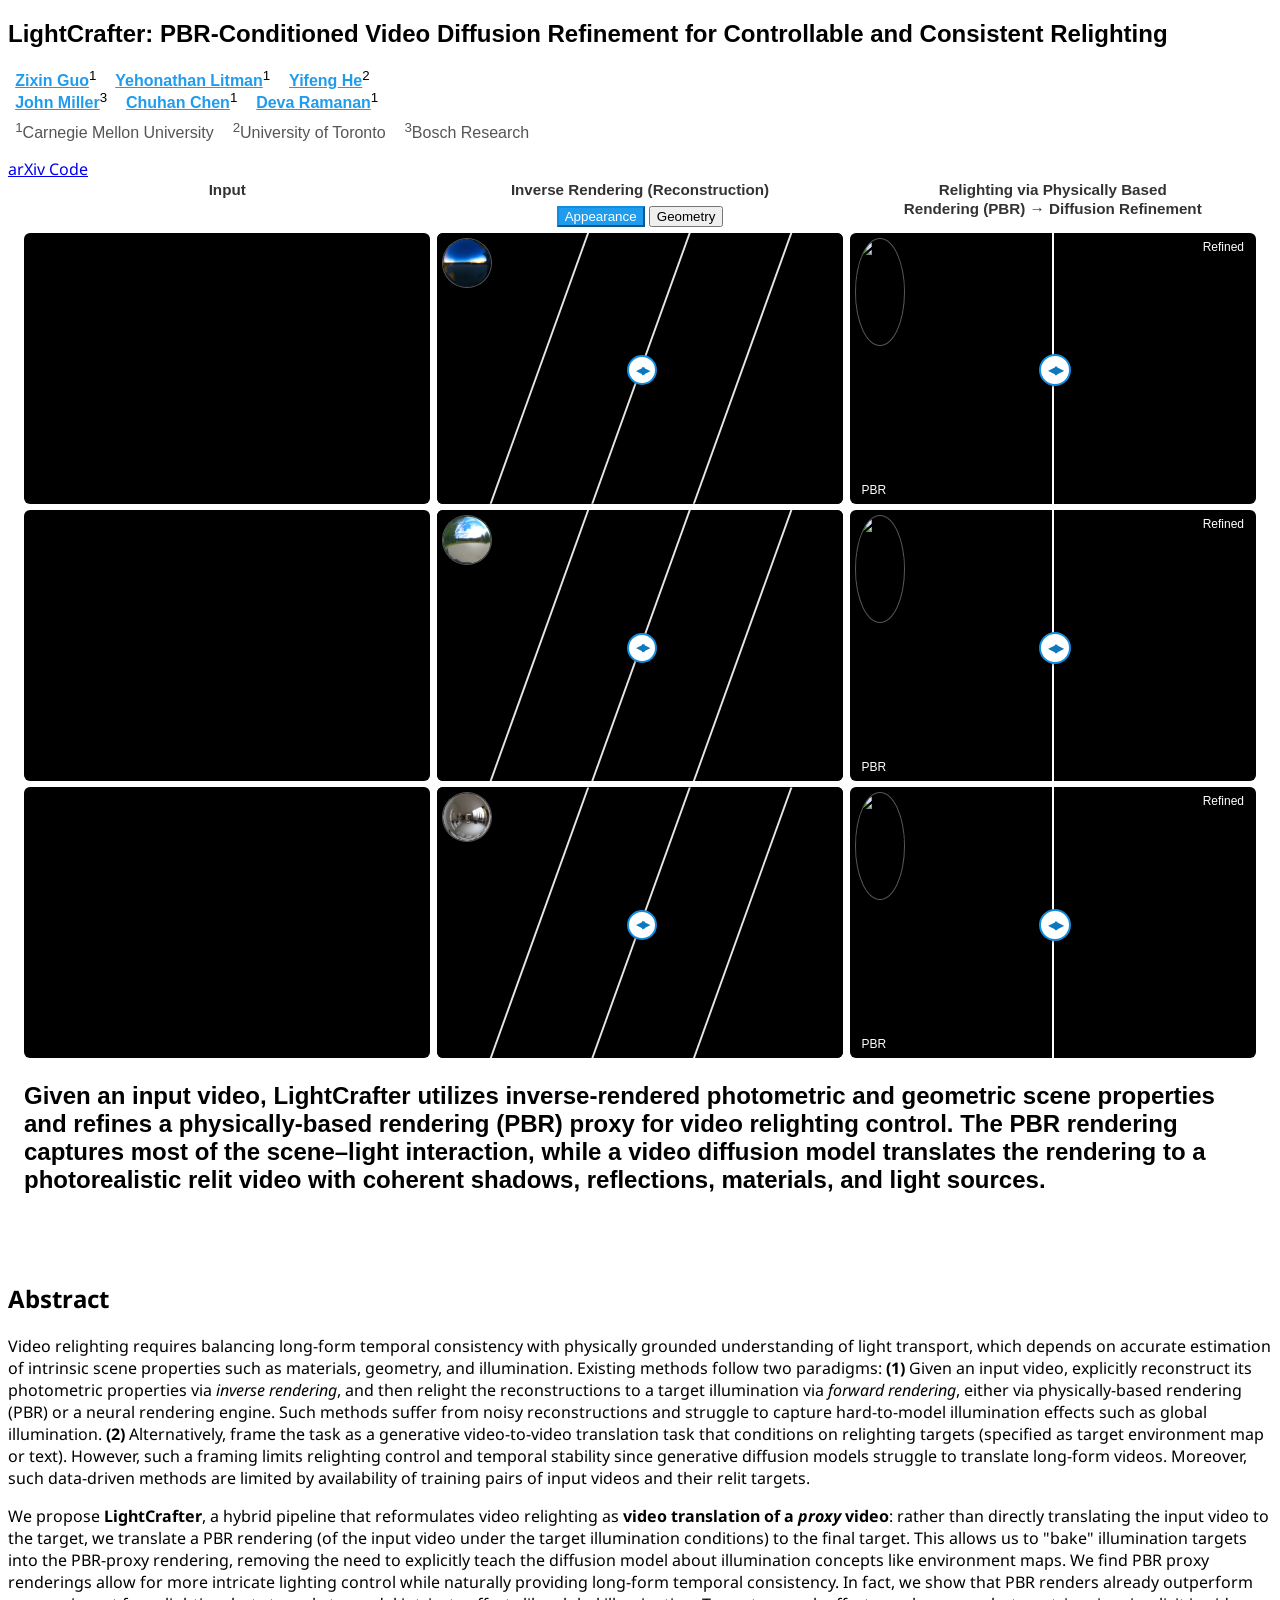
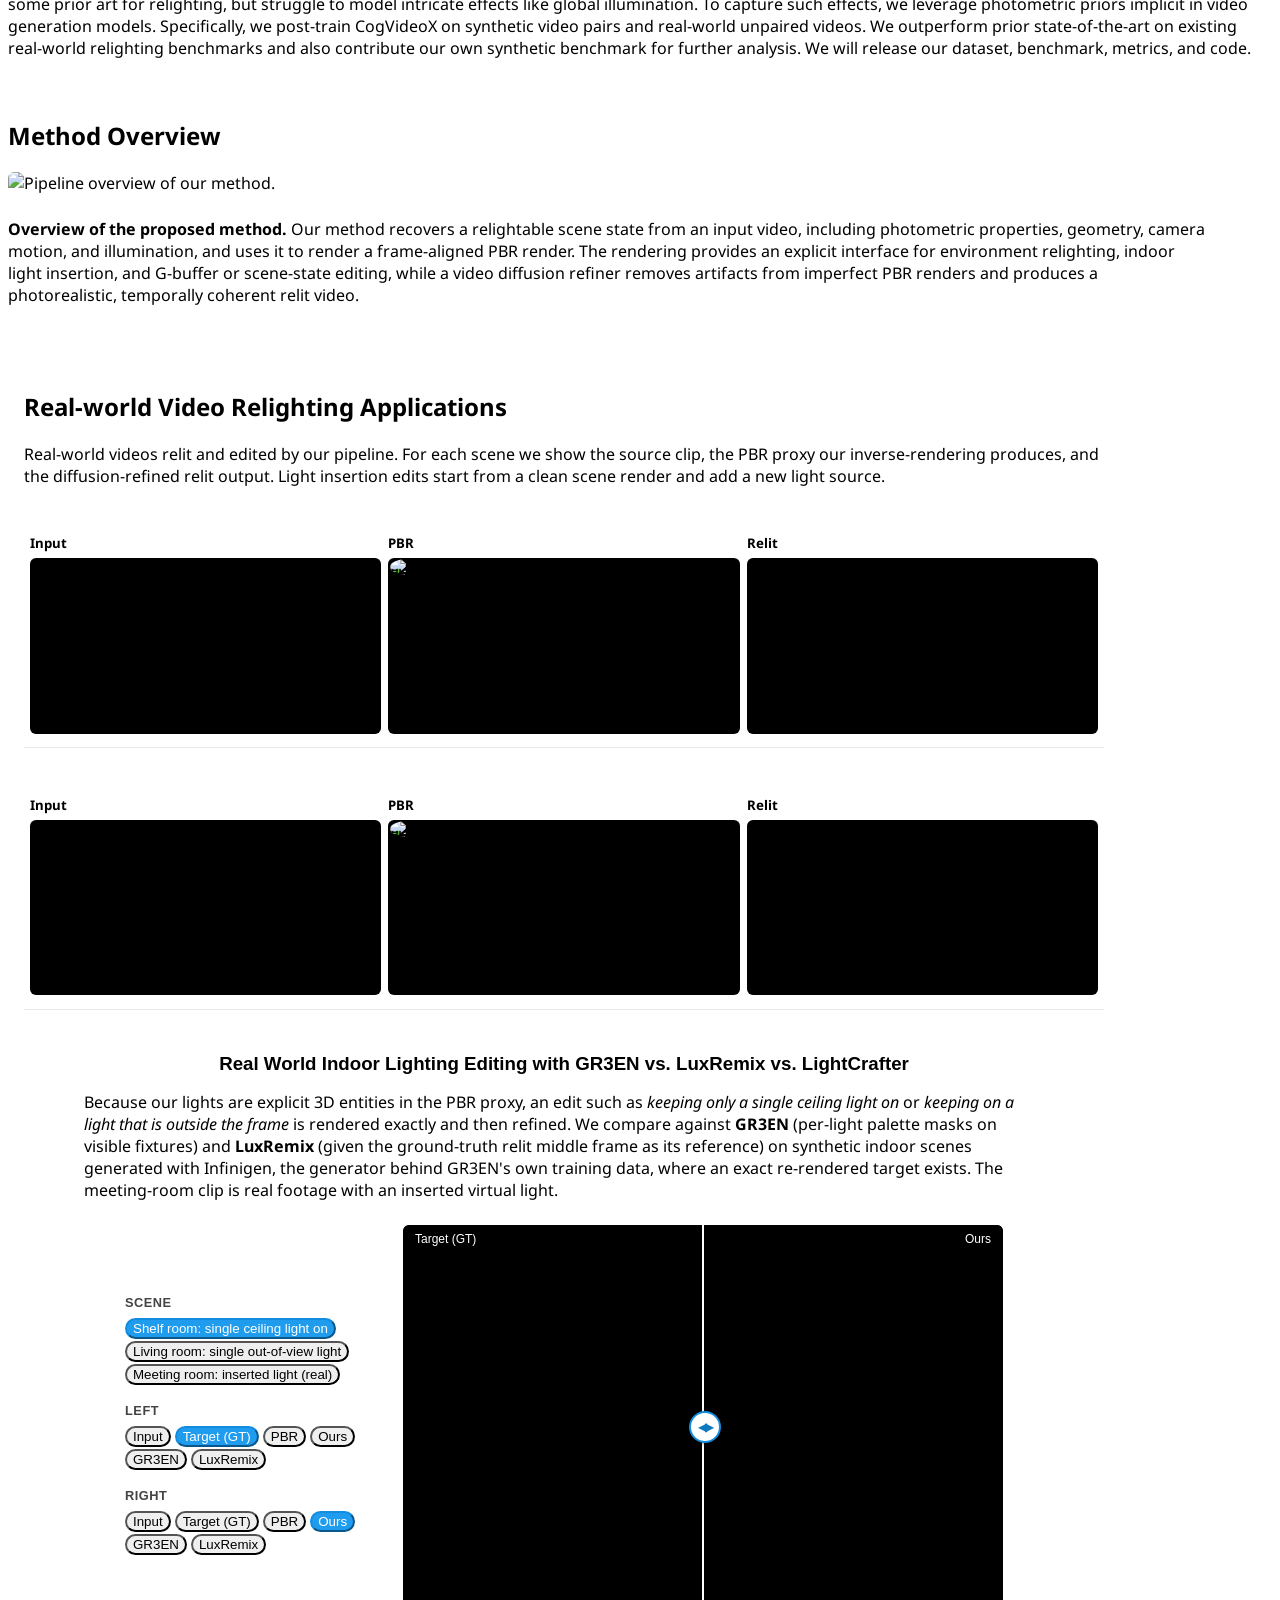
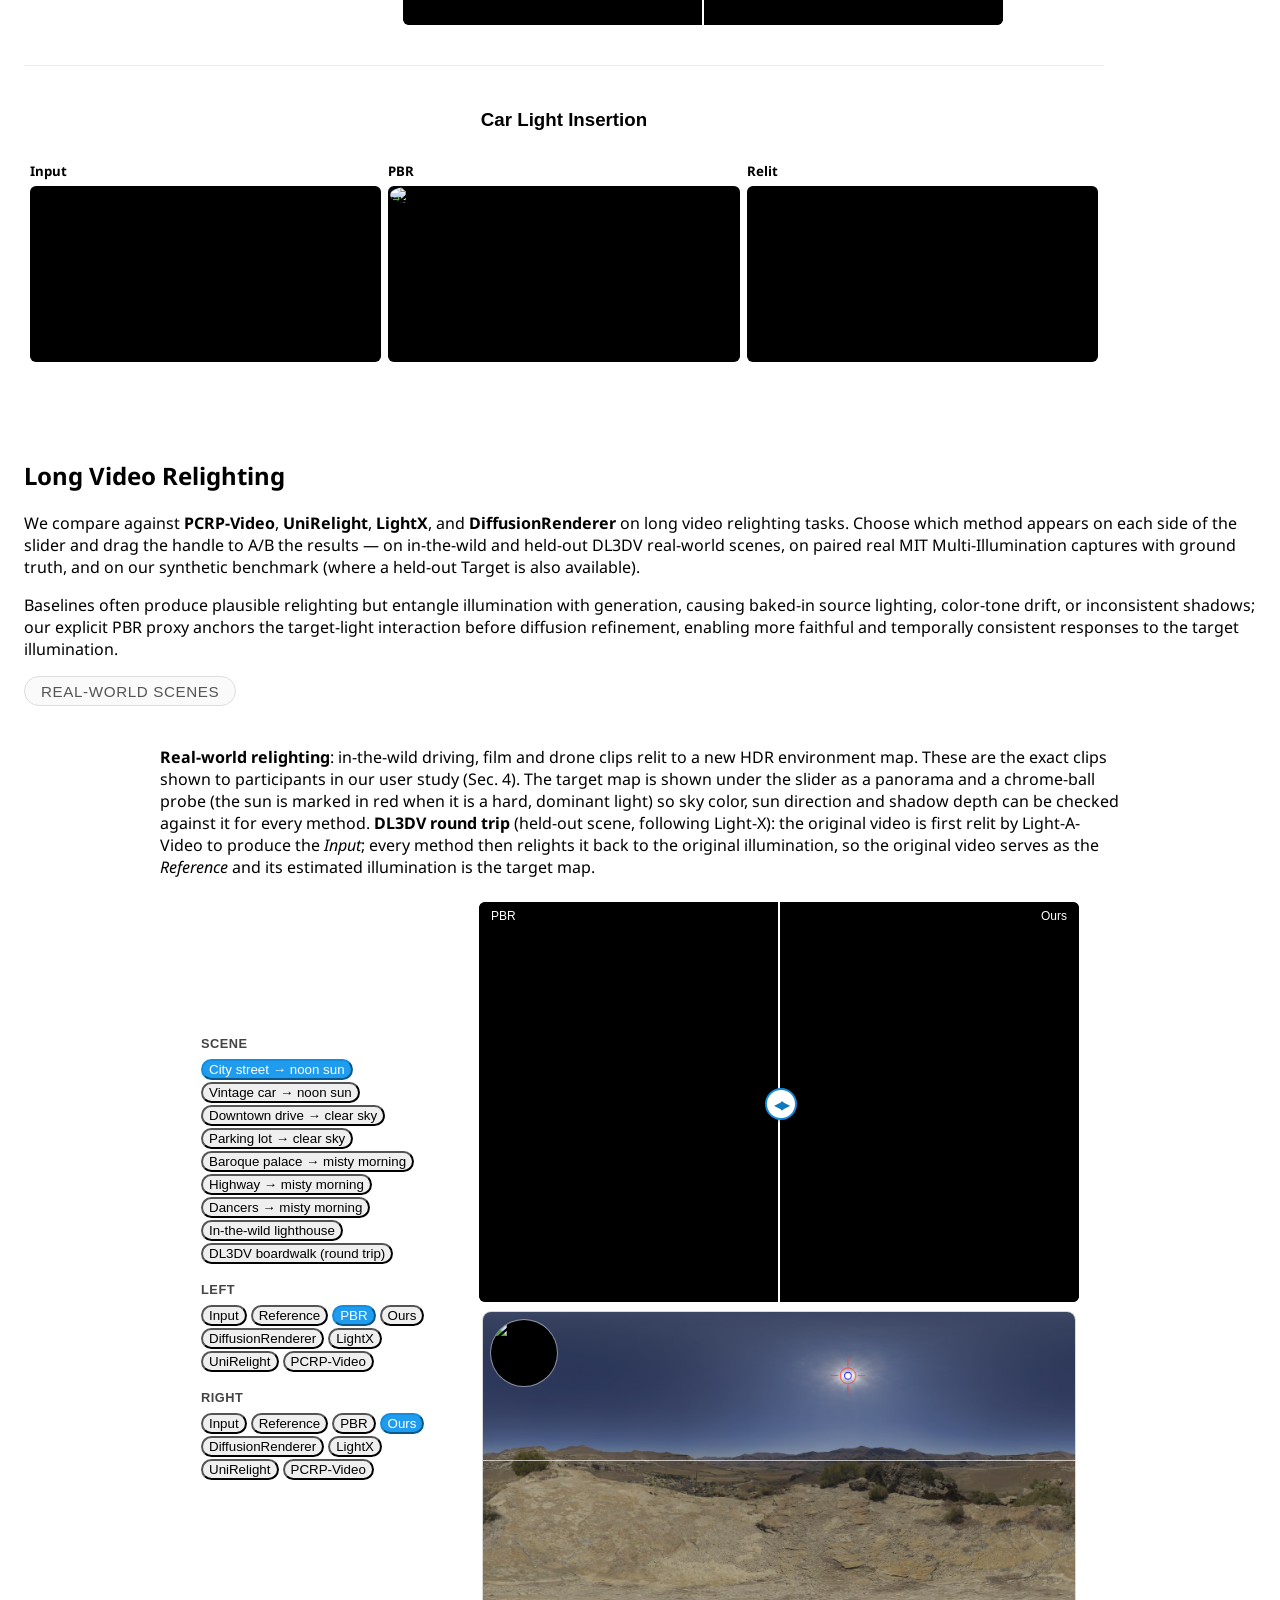
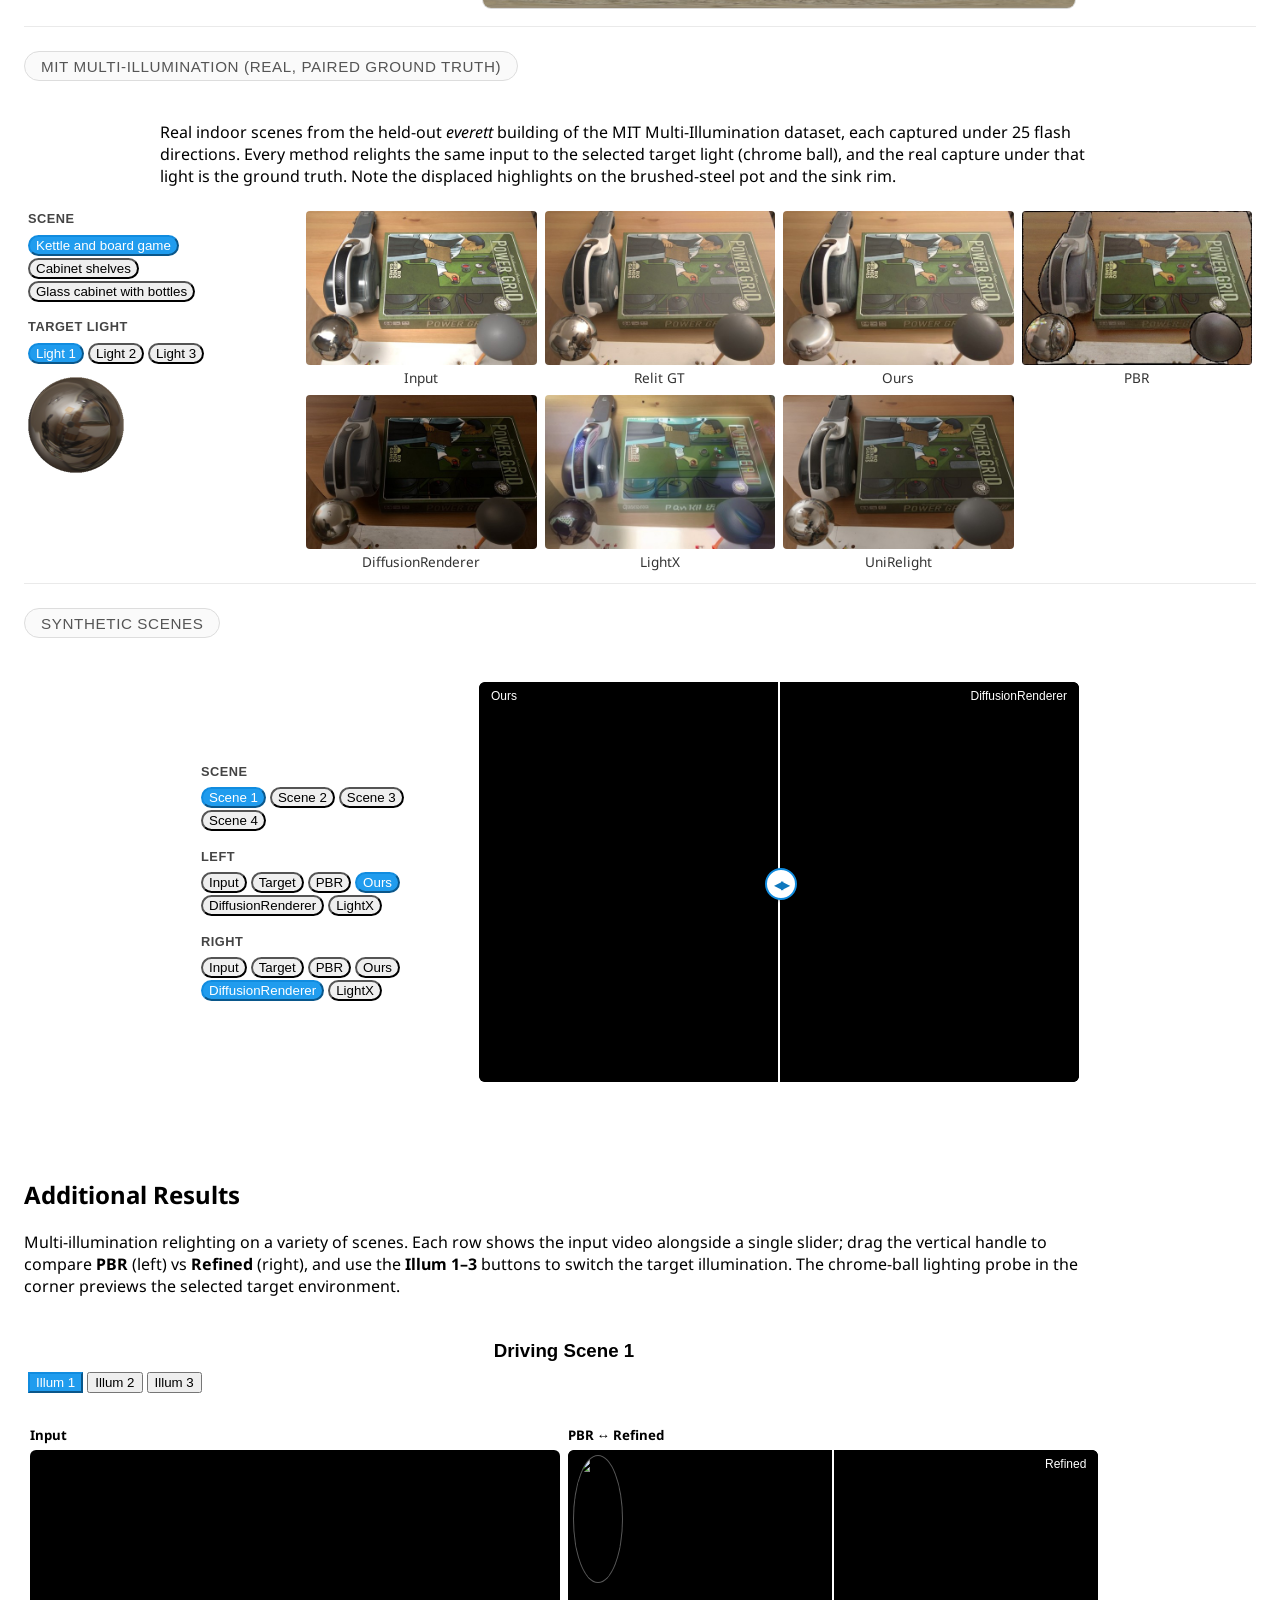
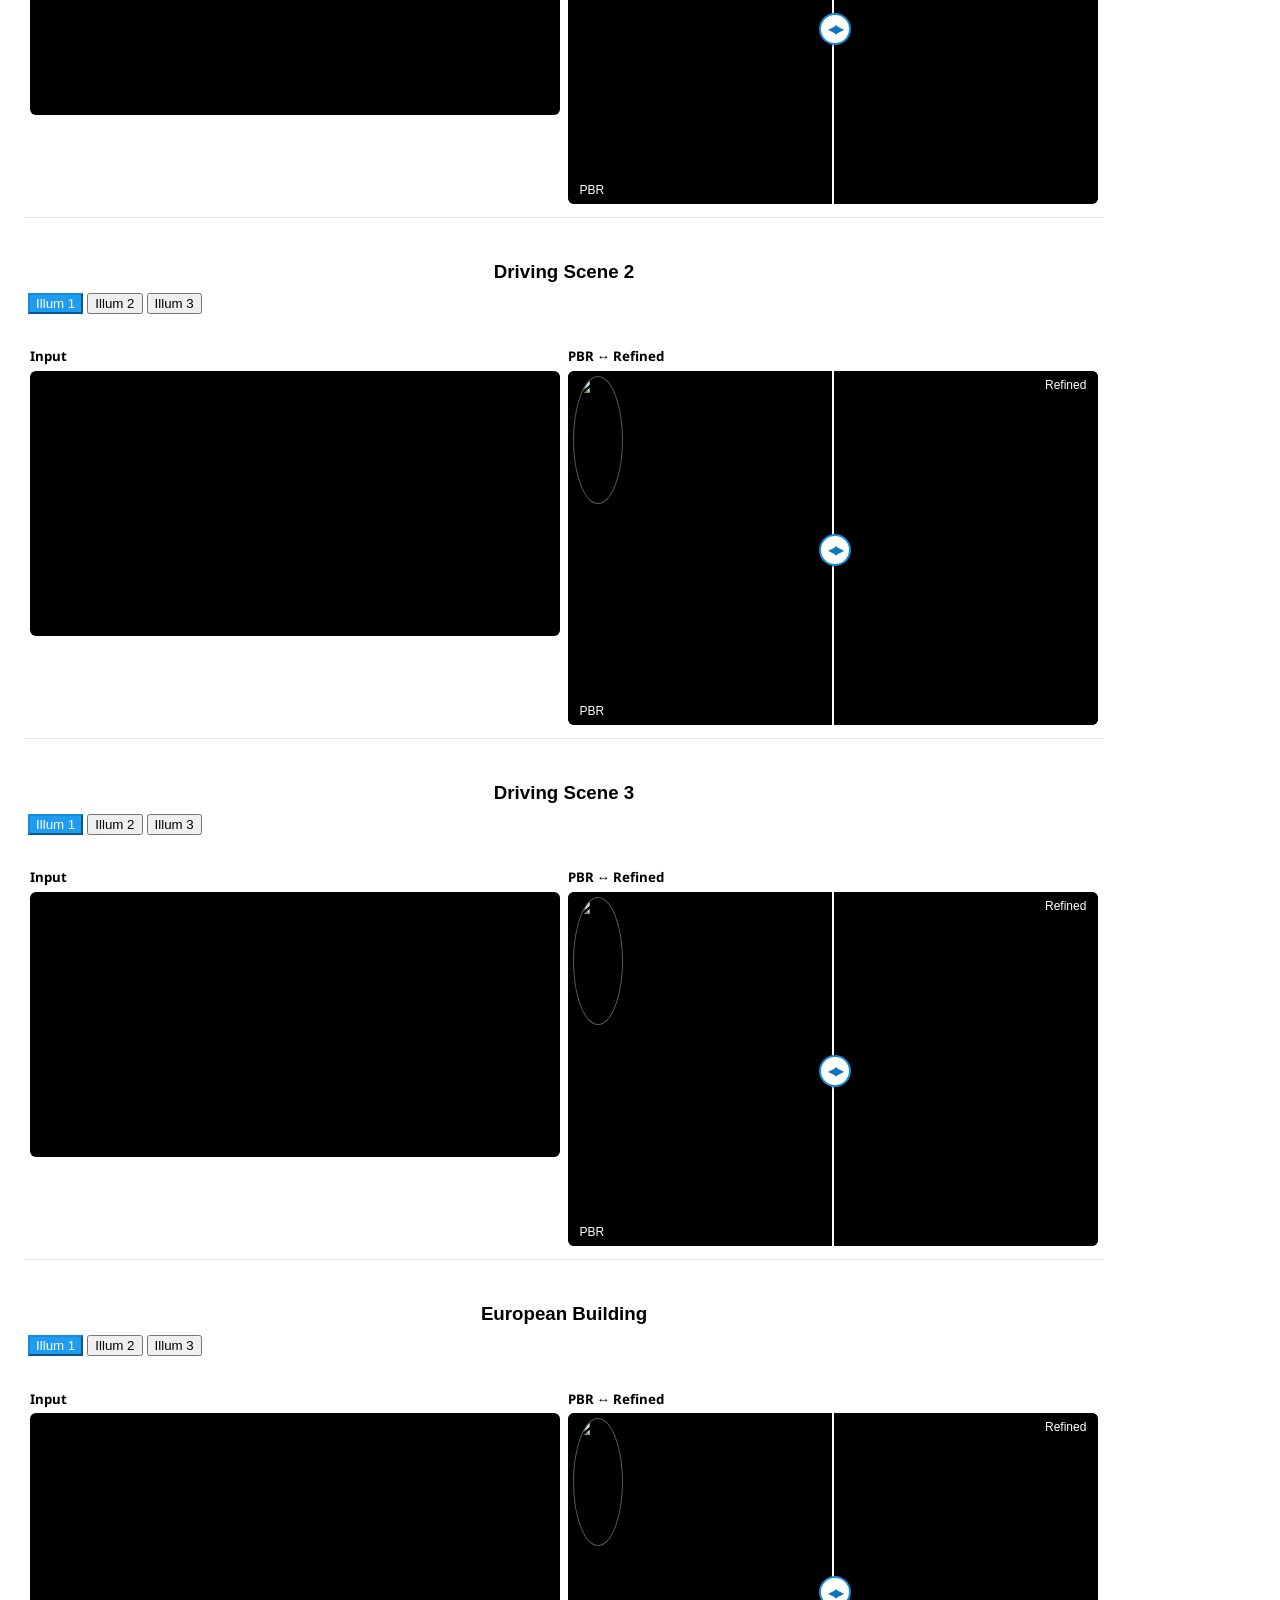
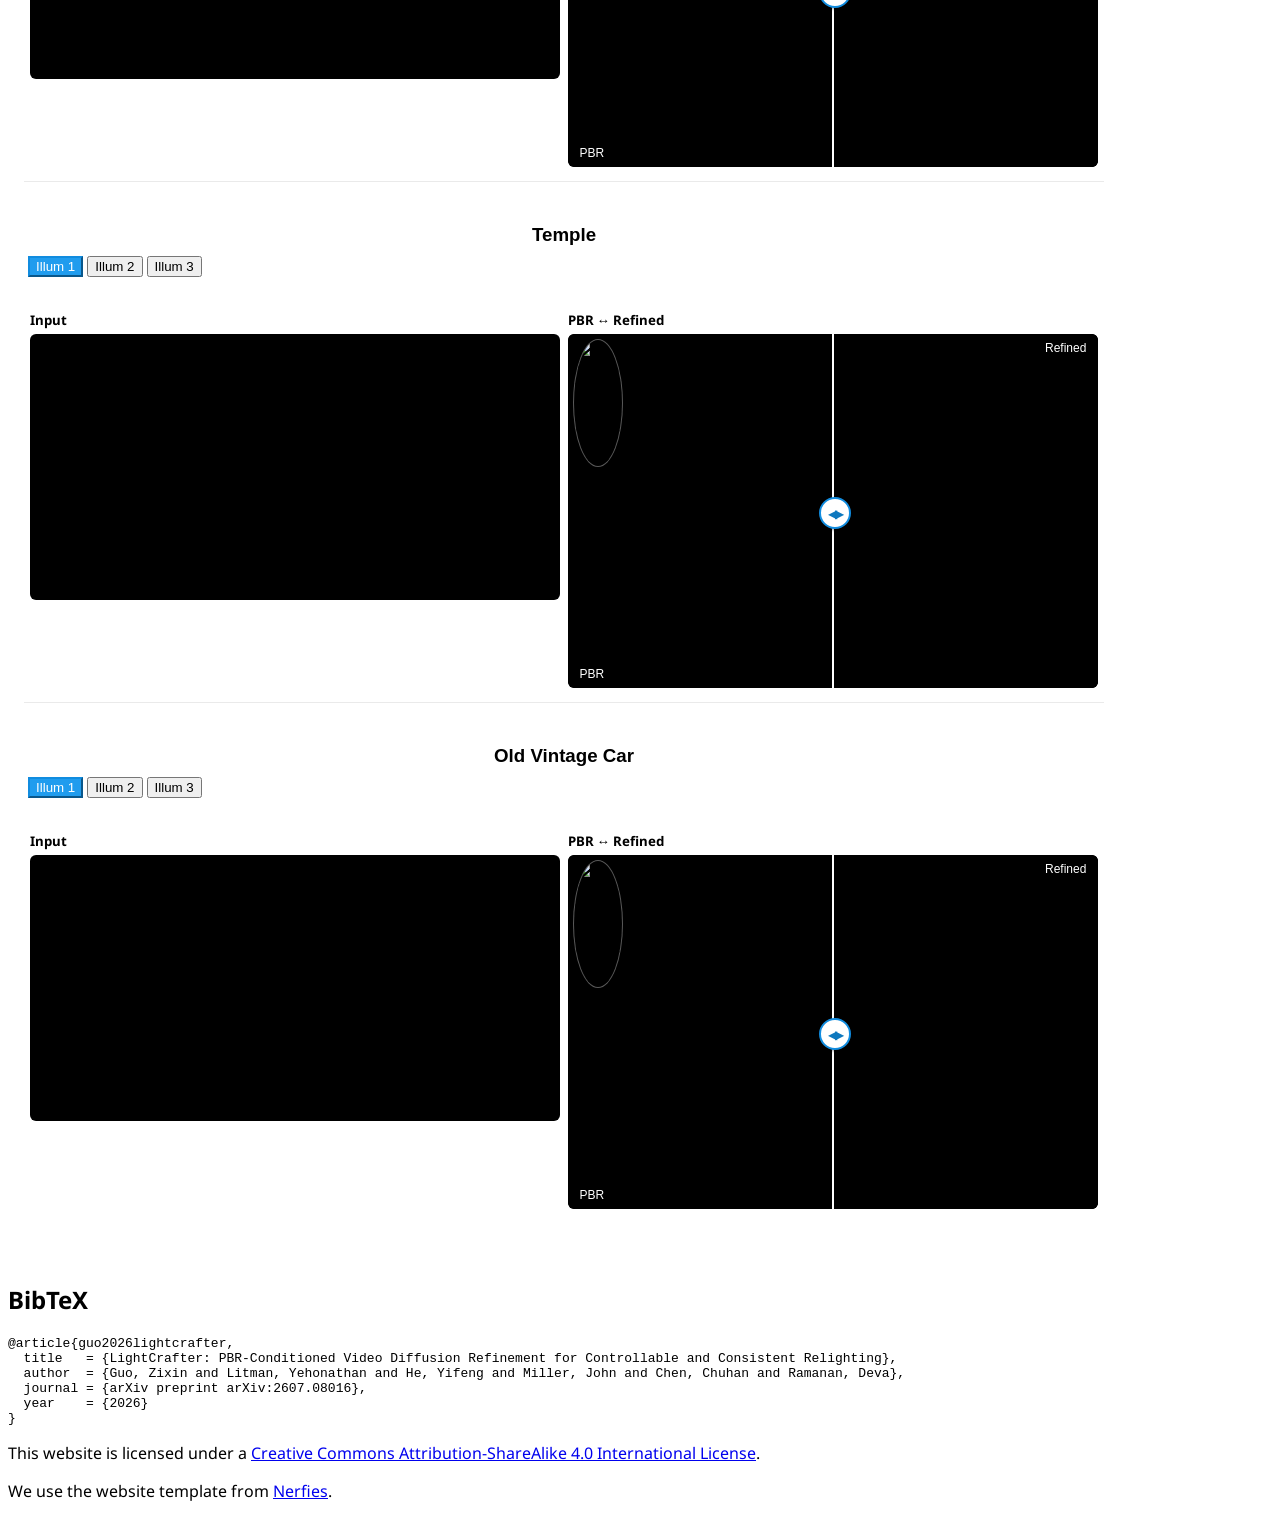
==== commit 3f3294d3: "Rename indoor light-editing heading" ====
--- a/index.html
+++ b/index.html
@@ -388,7 +388,7 @@
 
     <!-- 3. Indoor Light Insertion (3-col: input | pbr | relit) -->
     <div class="gallery-card" id="gallery-indoor-light">
-      <h3 class="title is-4">Indoor Light Editing vs. GR3EN and LuxRemix</h3>
+      <h3 class="title is-4">Real World Indoor Lighting Editing with GR3EN vs. LuxRemix vs. LightCrafter</h3>
       <div class="content has-text-justified" style="max-width: 960px; margin: 0 auto 0.75rem;">
         <p>
           Because our lights are explicit 3D entities in the PBR proxy, an edit such as
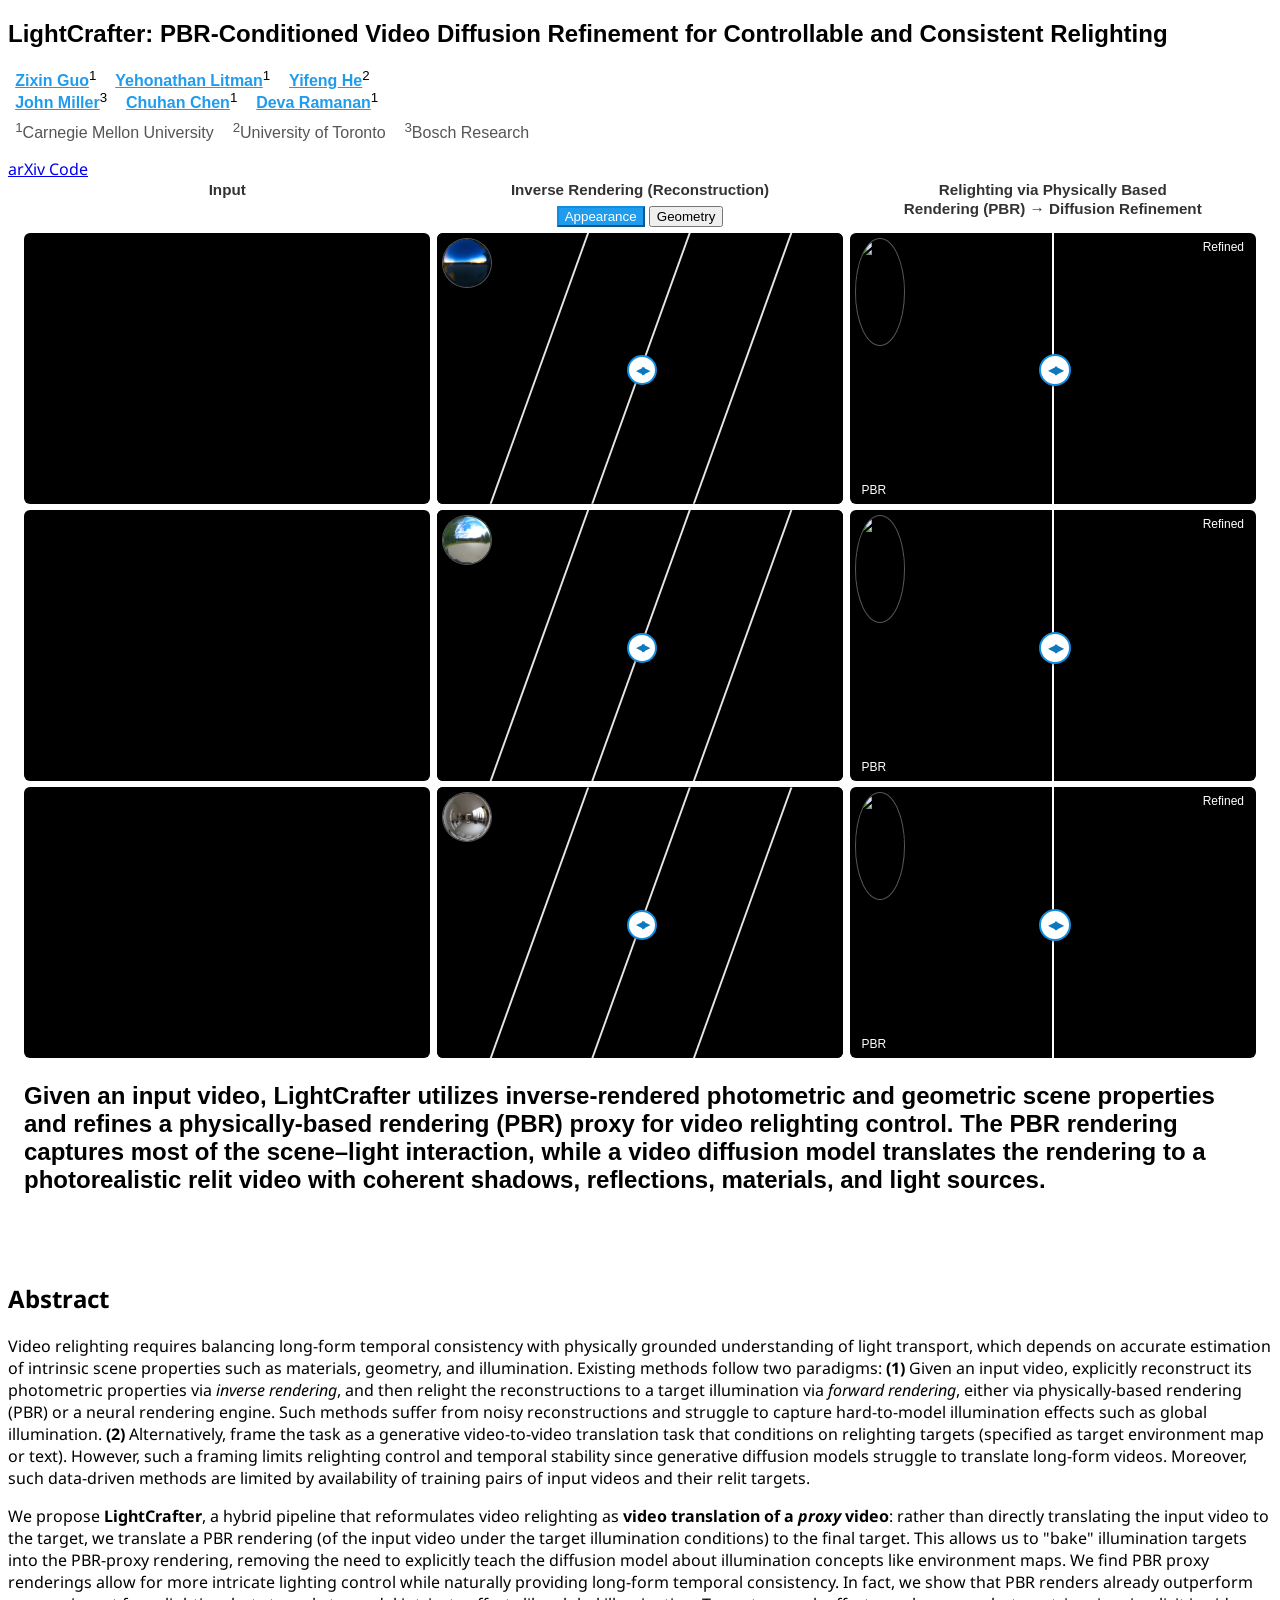
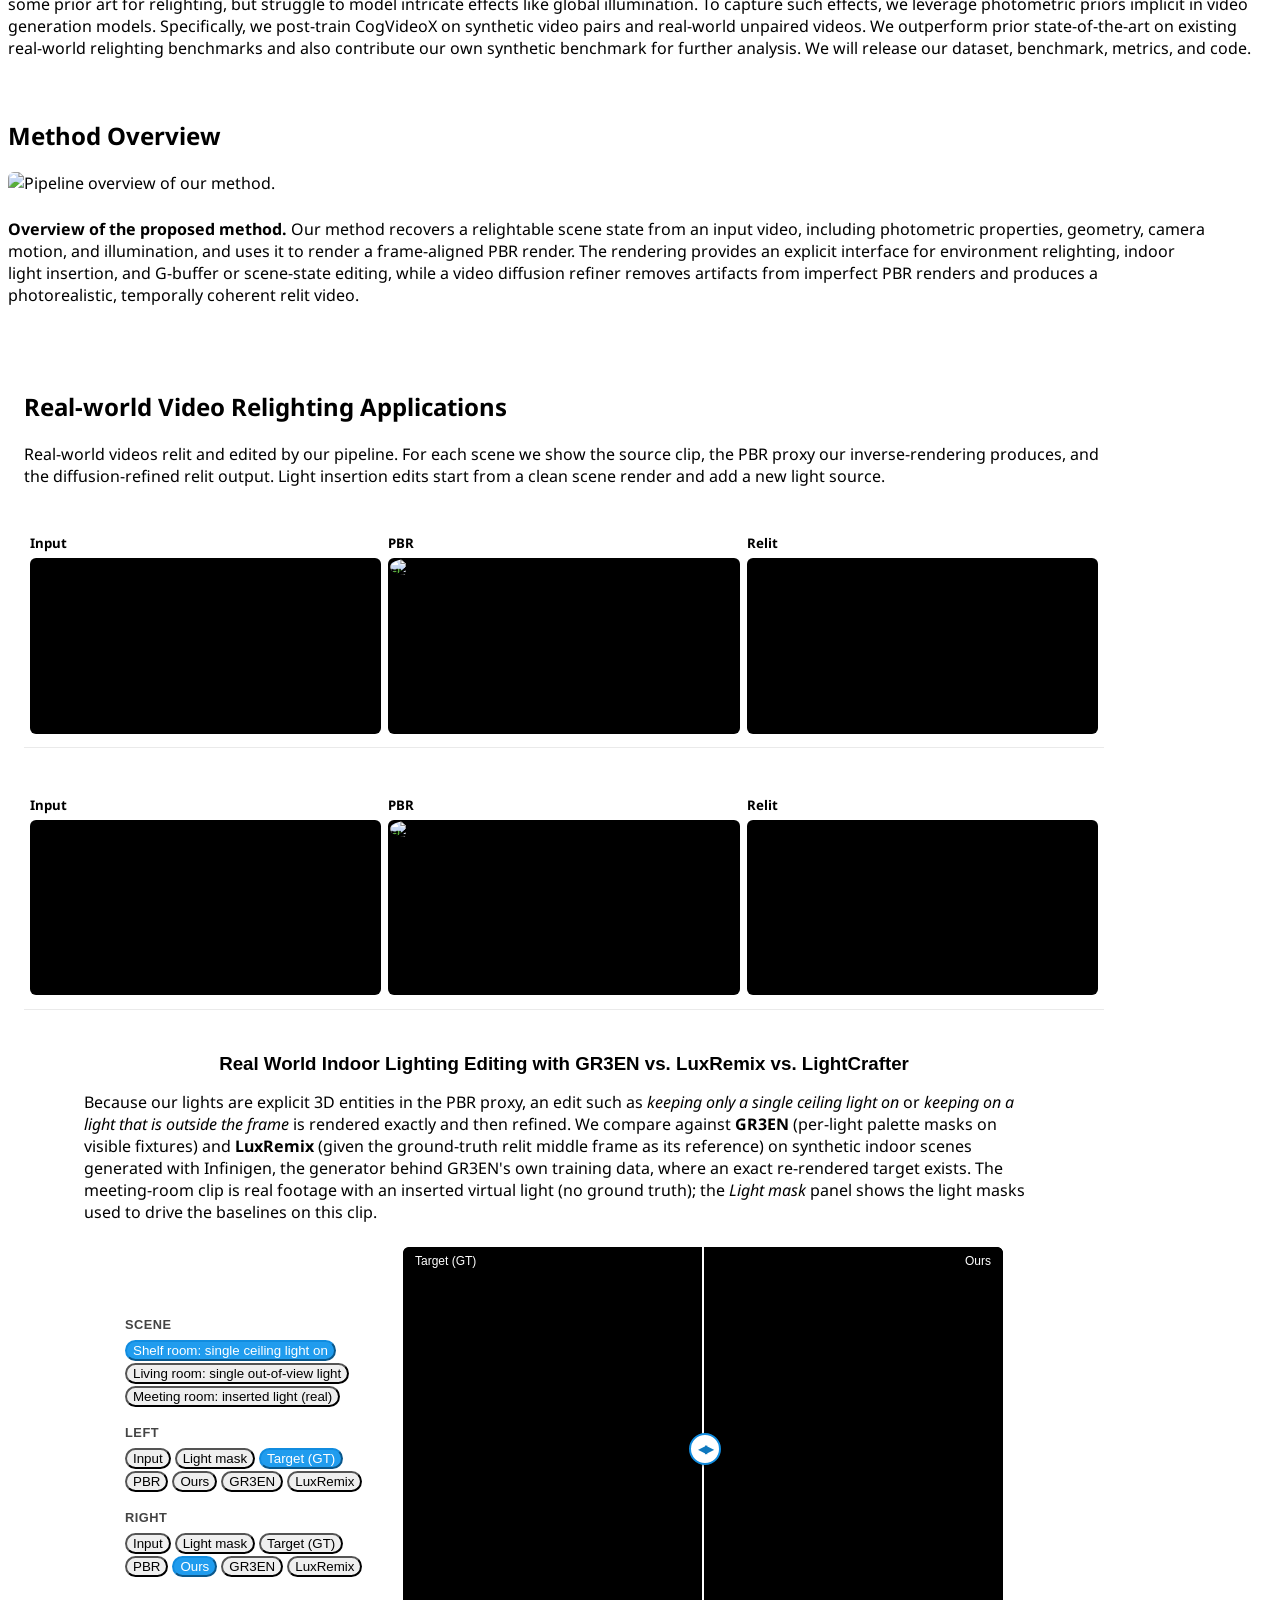
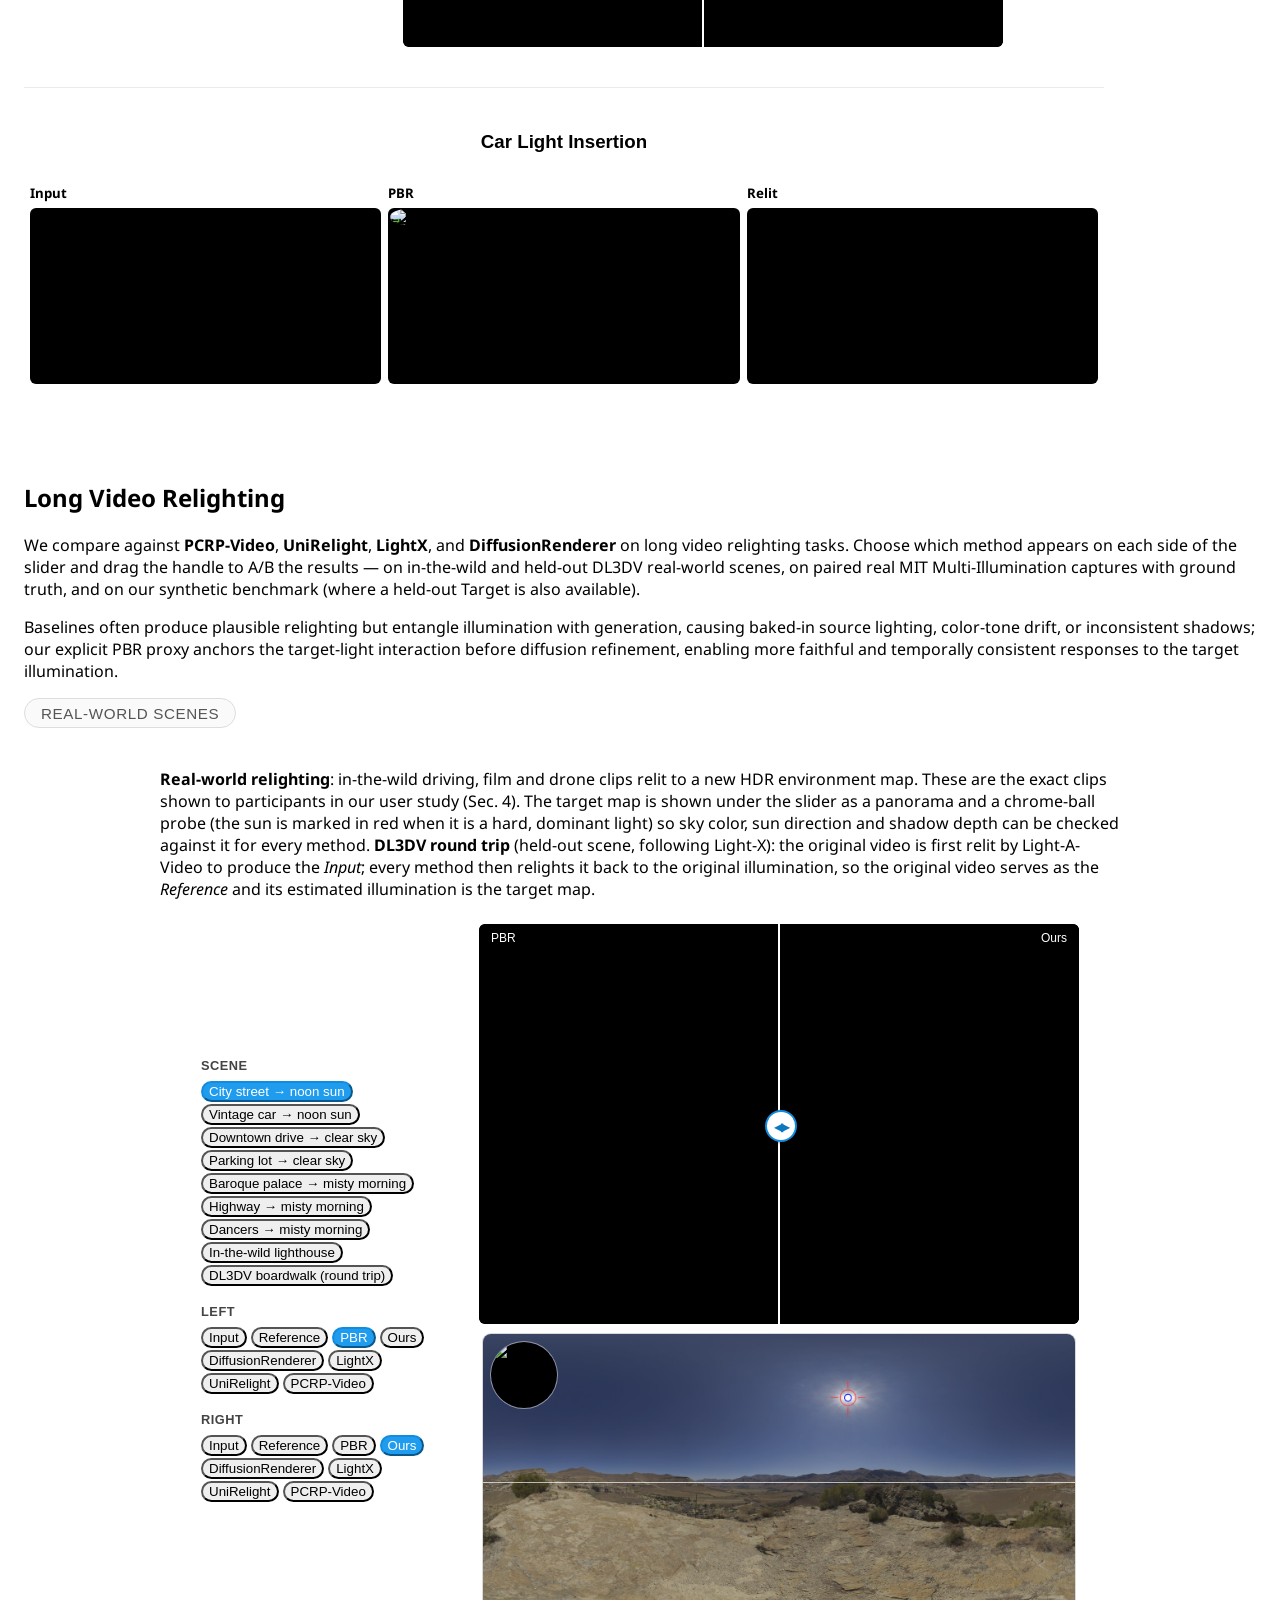
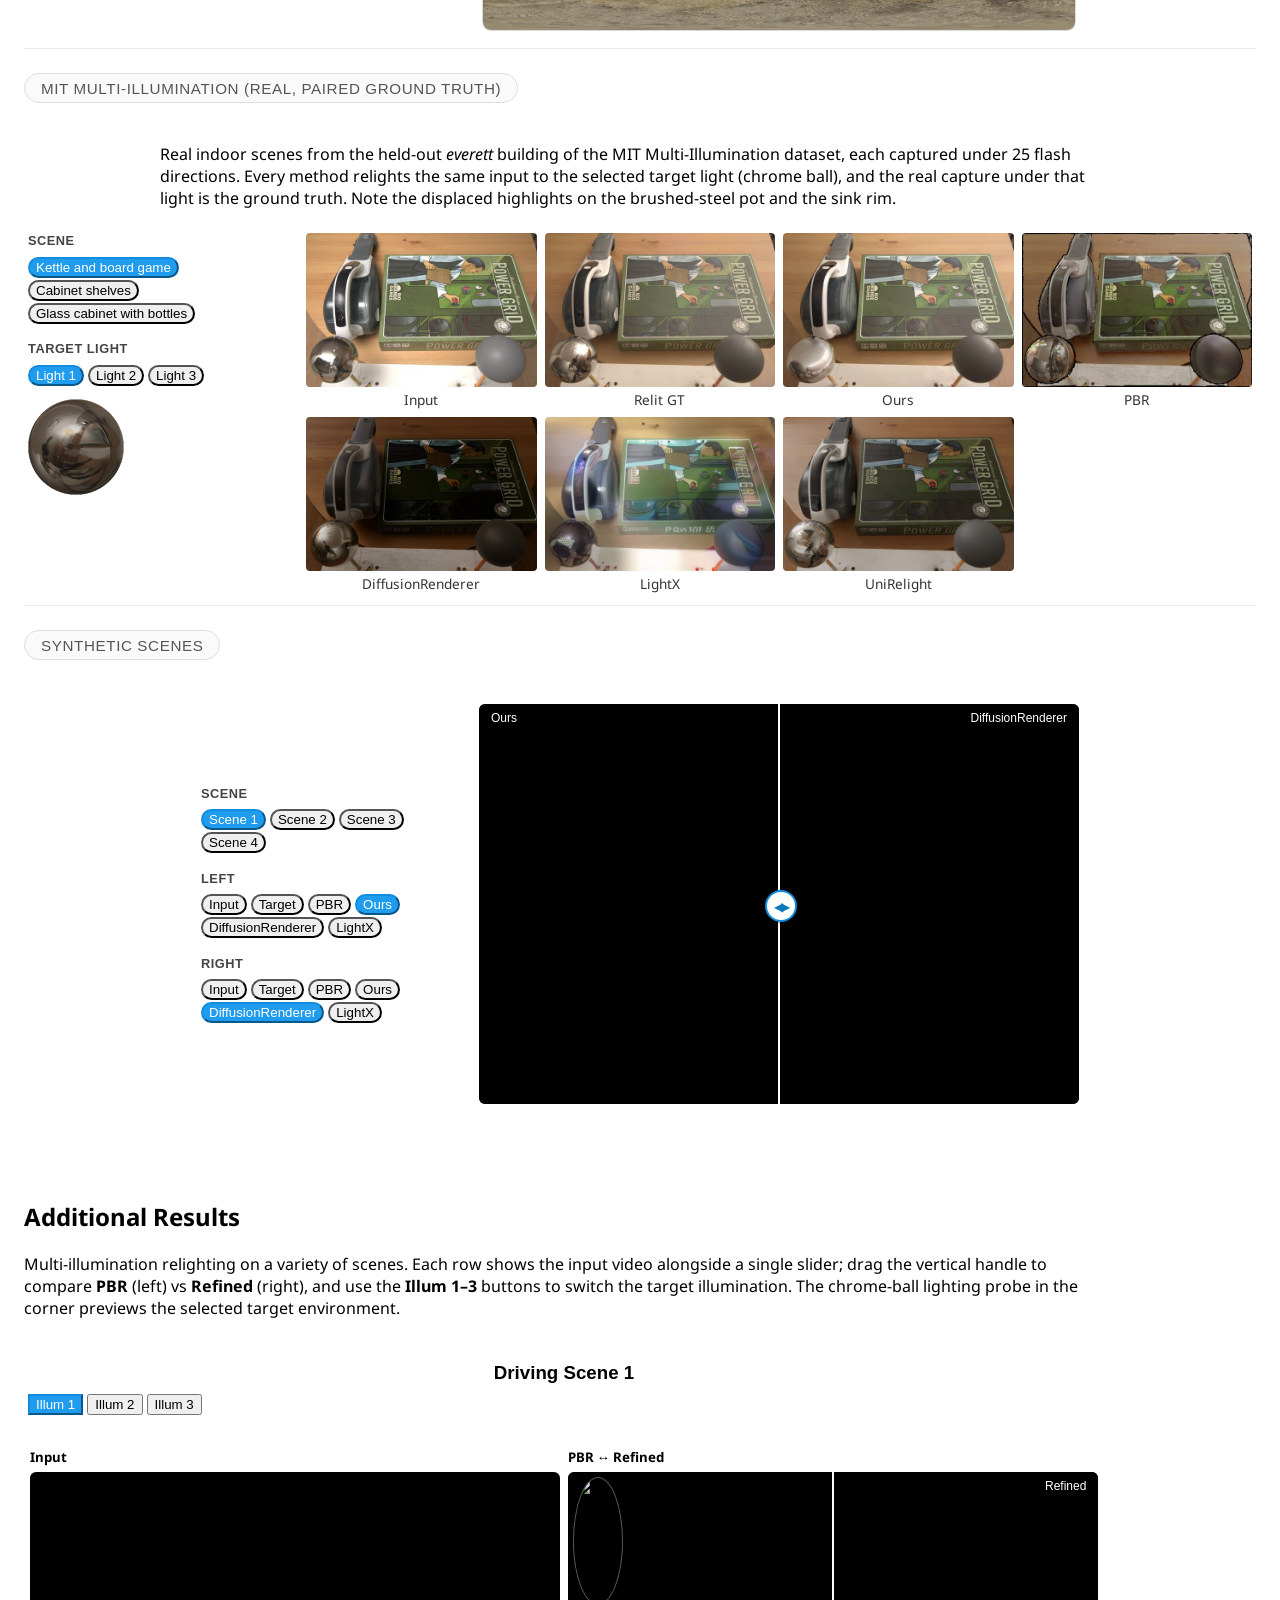
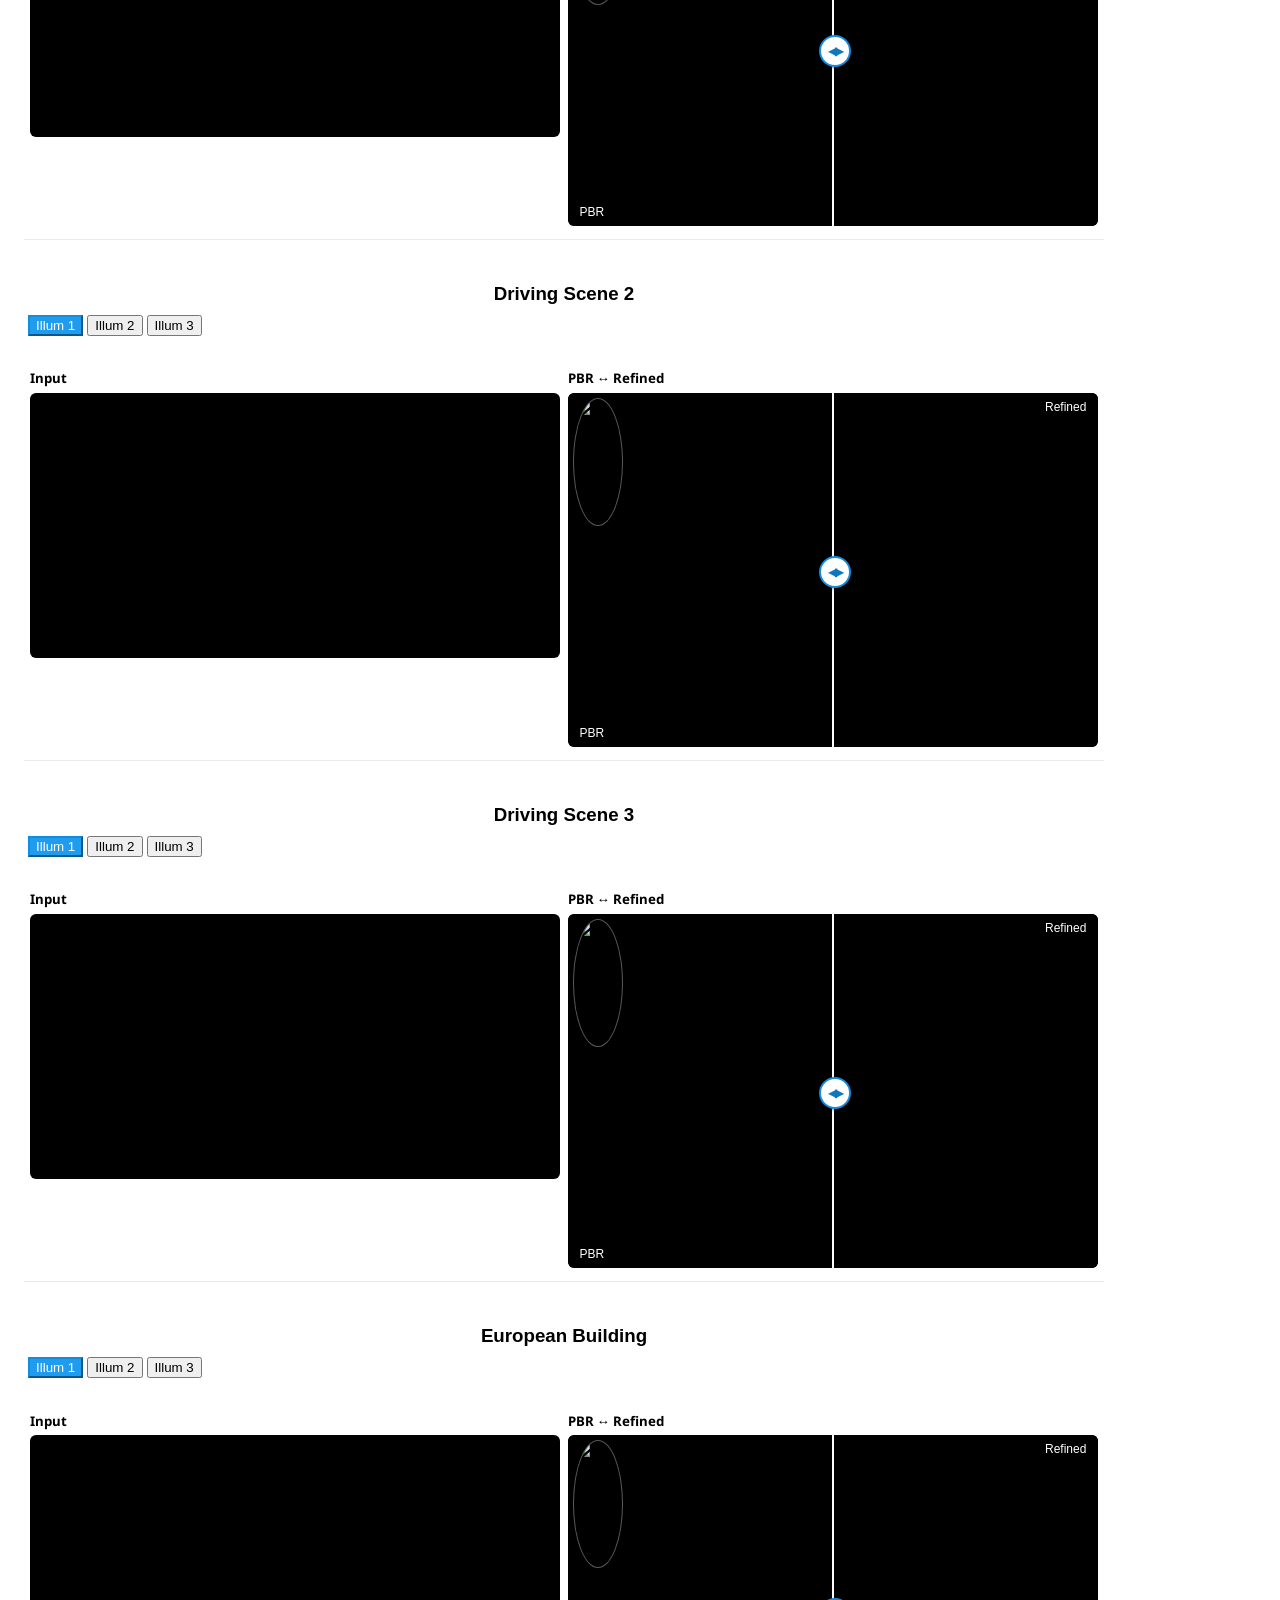
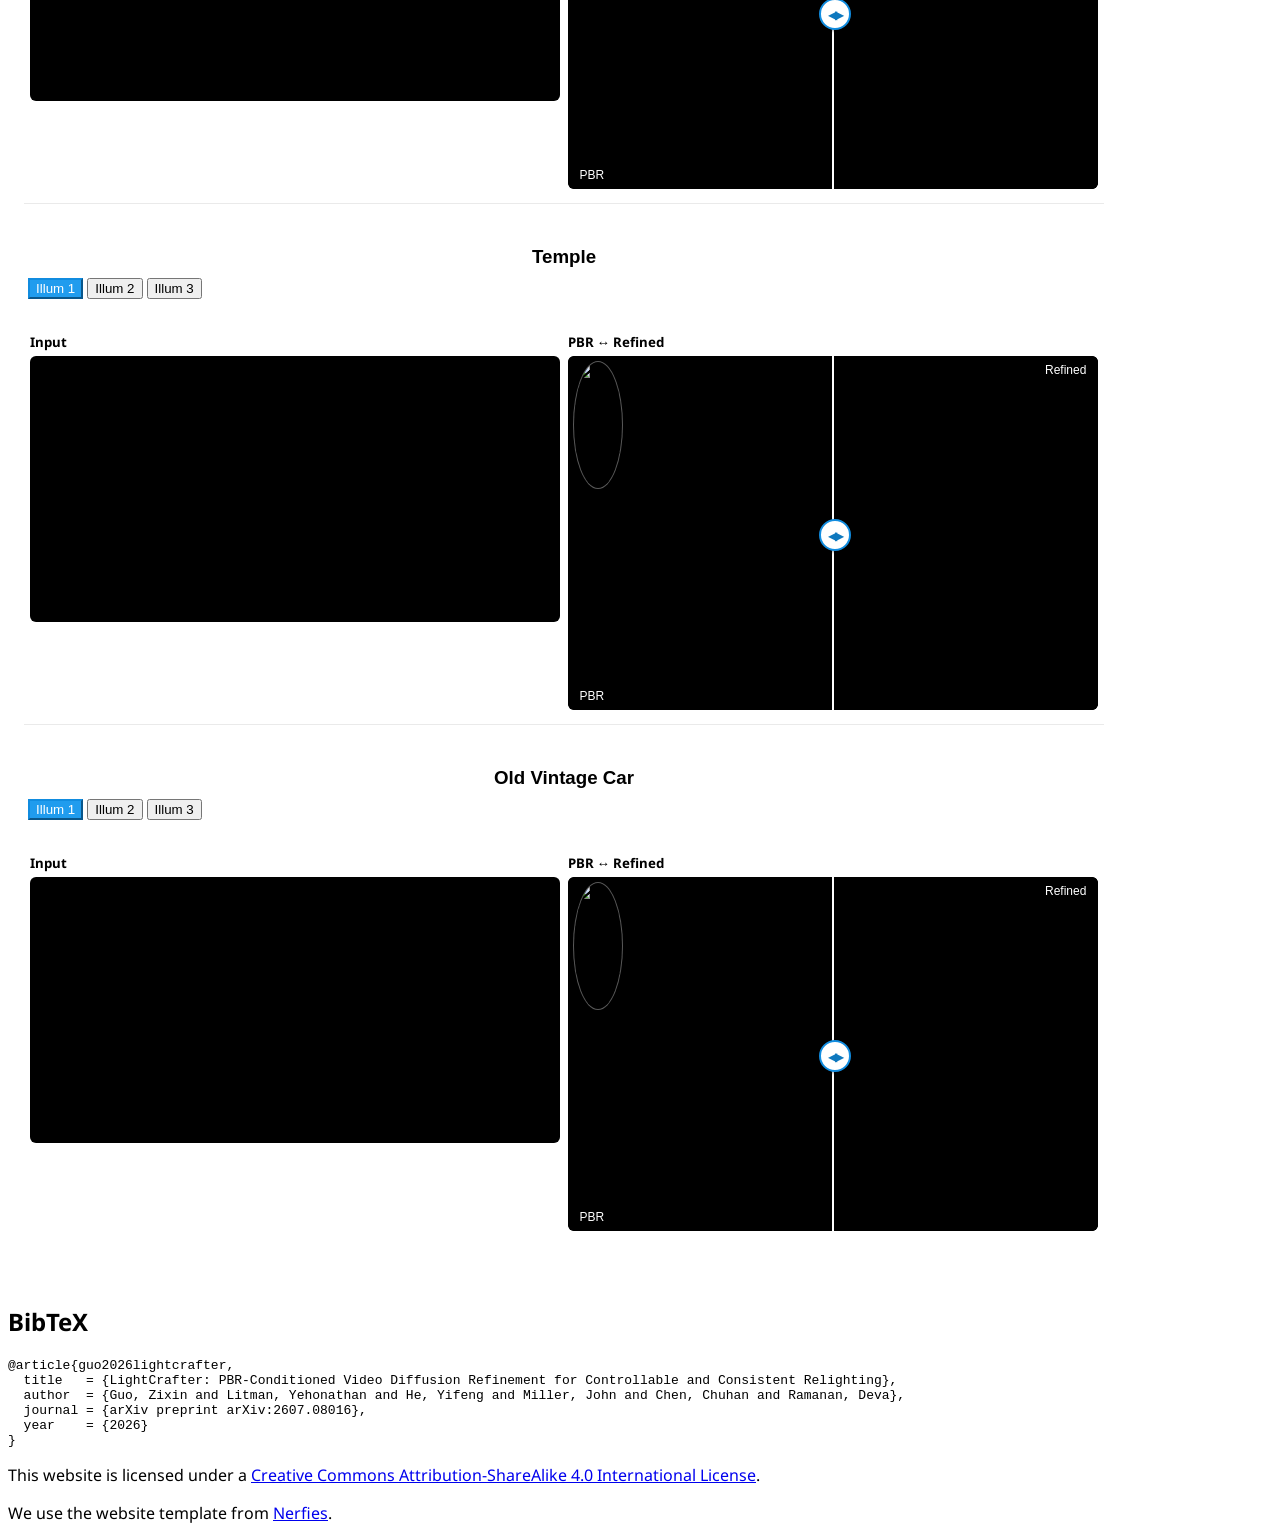
==== commit 0630bf45: "Meeting room: add GR3EN and LuxRemix results and the light-mask panel Co-authored-by: Cursor <cursor" ====
--- a/index.html
+++ b/index.html
@@ -398,10 +398,12 @@
           <strong>LuxRemix</strong> (given the ground-truth relit middle frame as its
           reference) on synthetic indoor scenes generated with Infinigen, the generator
           behind GR3EN's own training data, where an exact re-rendered target exists.
-          The meeting-room clip is real footage with an inserted virtual light.
+          The meeting-room clip is real footage with an inserted virtual light (no ground
+          truth); the <em>Light mask</em> panel shows the light masks used to drive the
+          baselines on this clip.
         </p>
       </div>
-      <div class="comparison-card synthetic-compare generic-compare" id="indoor-compare" data-ver="8"
+      <div class="comparison-card synthetic-compare generic-compare" id="indoor-compare" data-ver="9"
            data-scene="indoor-scene108" data-left="gt" data-right="ours">
         <div class="synthetic-controls">
           <div class="control-group">
@@ -415,13 +417,14 @@
                       data-avail="input,gt,pbr,ours,gr3en,luxremix">Living room: single out-of-view light</button>
               <button class="button is-small is-rounded" data-scene="indoor-meetingroom"
                       data-base="./static/videos/comparison/indoor-meetingroom"
-                      data-avail="input,pbr,ours">Meeting room: inserted light (real)</button>
+                      data-avail="input,mask,pbr,ours,gr3en,luxremix">Meeting room: inserted light (real)</button>
             </div>
           </div>
           <div class="control-group">
             <span class="control-label">Left</span>
             <div class="buttons has-addons is-centered method-picker gc-left-picker">
               <button class="button is-small is-rounded" data-method="input">Input</button>
+              <button class="button is-small is-rounded" data-method="mask">Light mask</button>
               <button class="button is-small is-rounded is-active" data-method="gt">Target (GT)</button>
               <button class="button is-small is-rounded" data-method="pbr">PBR</button>
               <button class="button is-small is-rounded" data-method="ours">Ours</button>
@@ -433,6 +436,7 @@
             <span class="control-label">Right</span>
             <div class="buttons has-addons is-centered method-picker gc-right-picker">
               <button class="button is-small is-rounded" data-method="input">Input</button>
+              <button class="button is-small is-rounded" data-method="mask">Light mask</button>
               <button class="button is-small is-rounded" data-method="gt">Target (GT)</button>
               <button class="button is-small is-rounded" data-method="pbr">PBR</button>
               <button class="button is-small is-rounded is-active" data-method="ours">Ours</button>
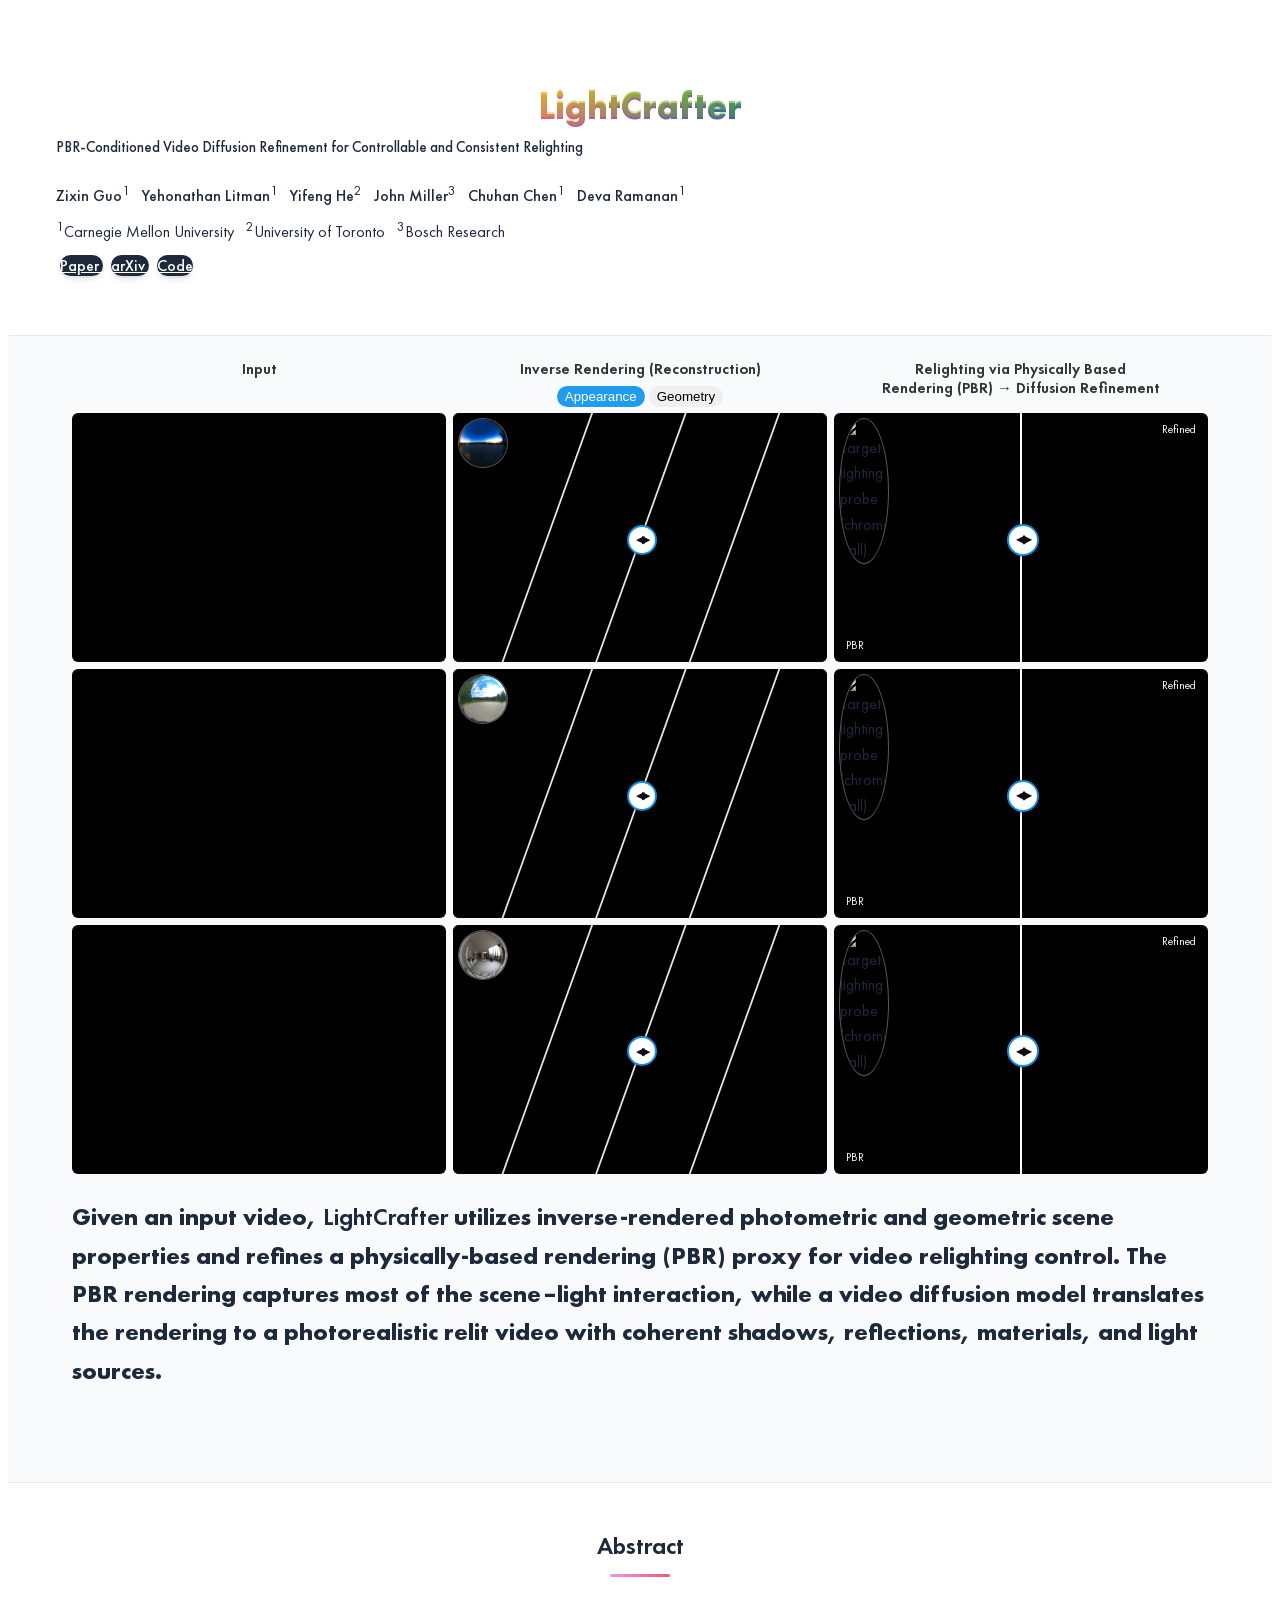
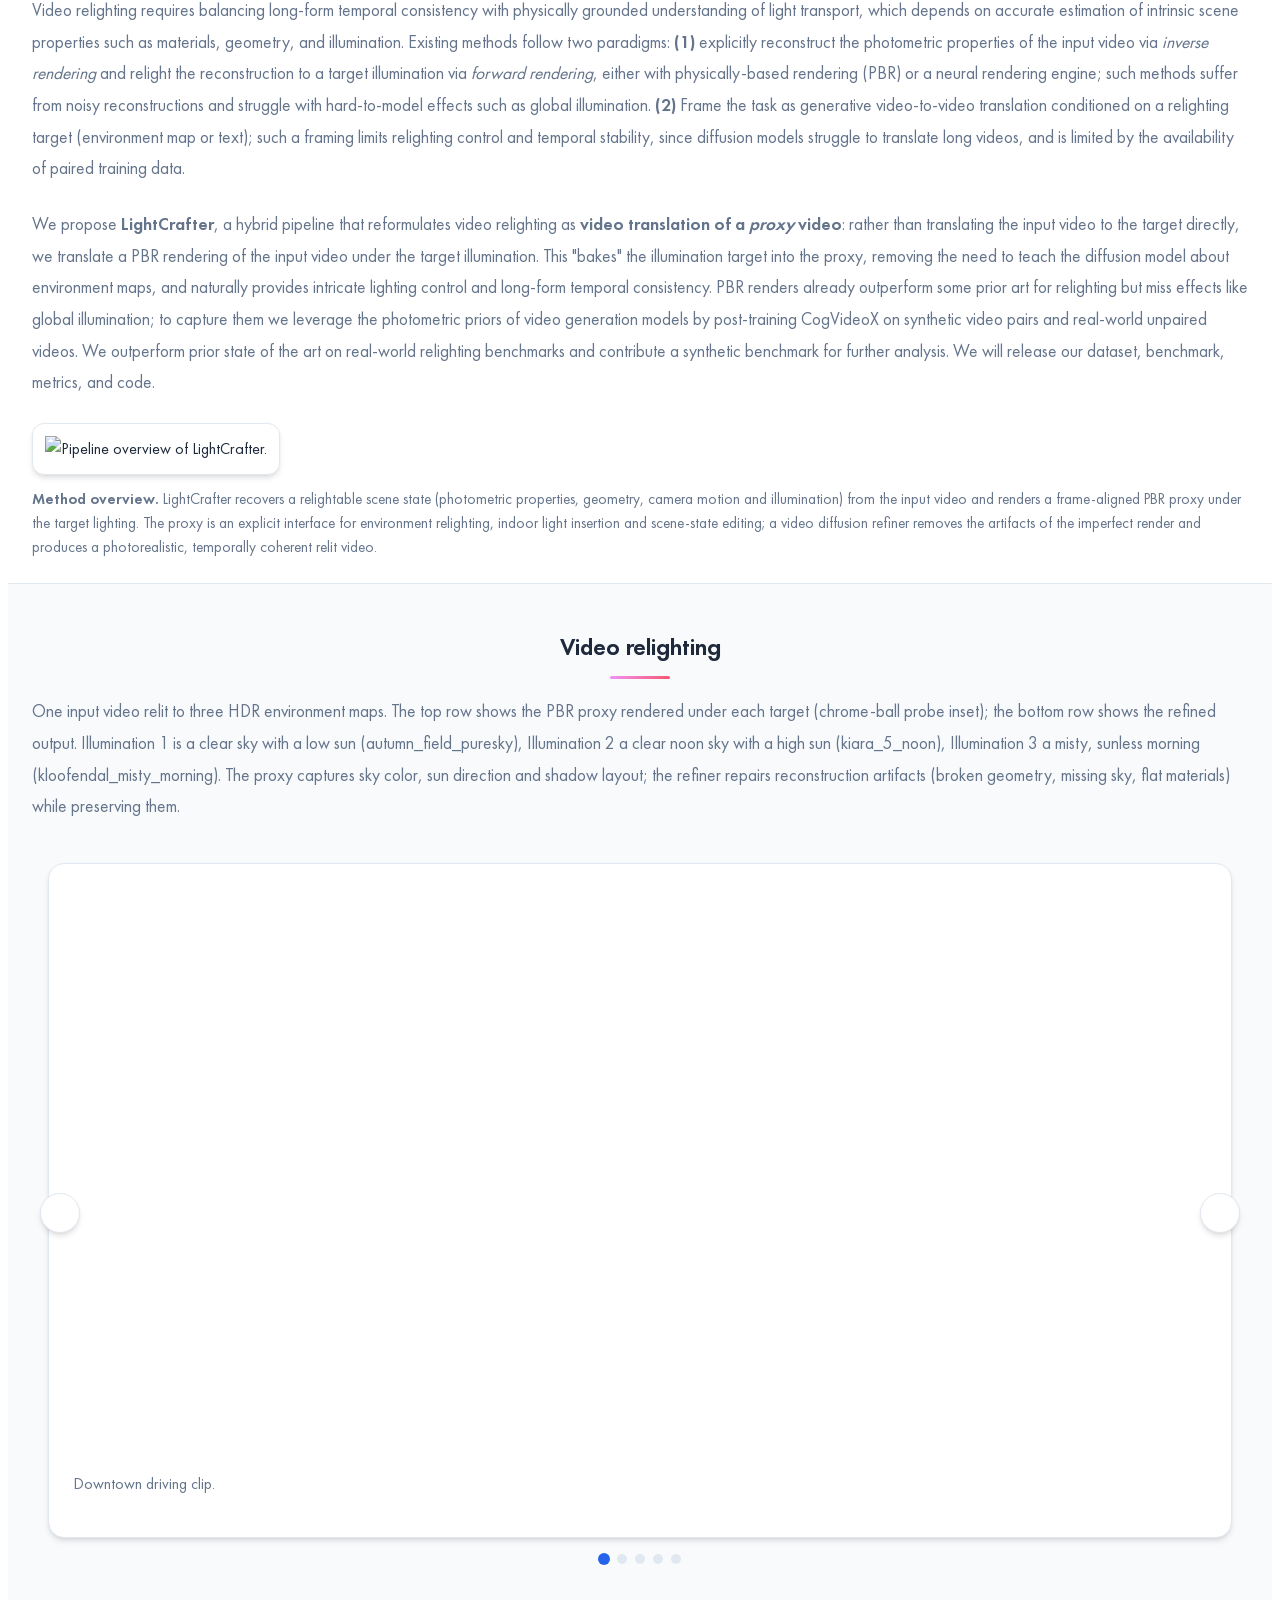
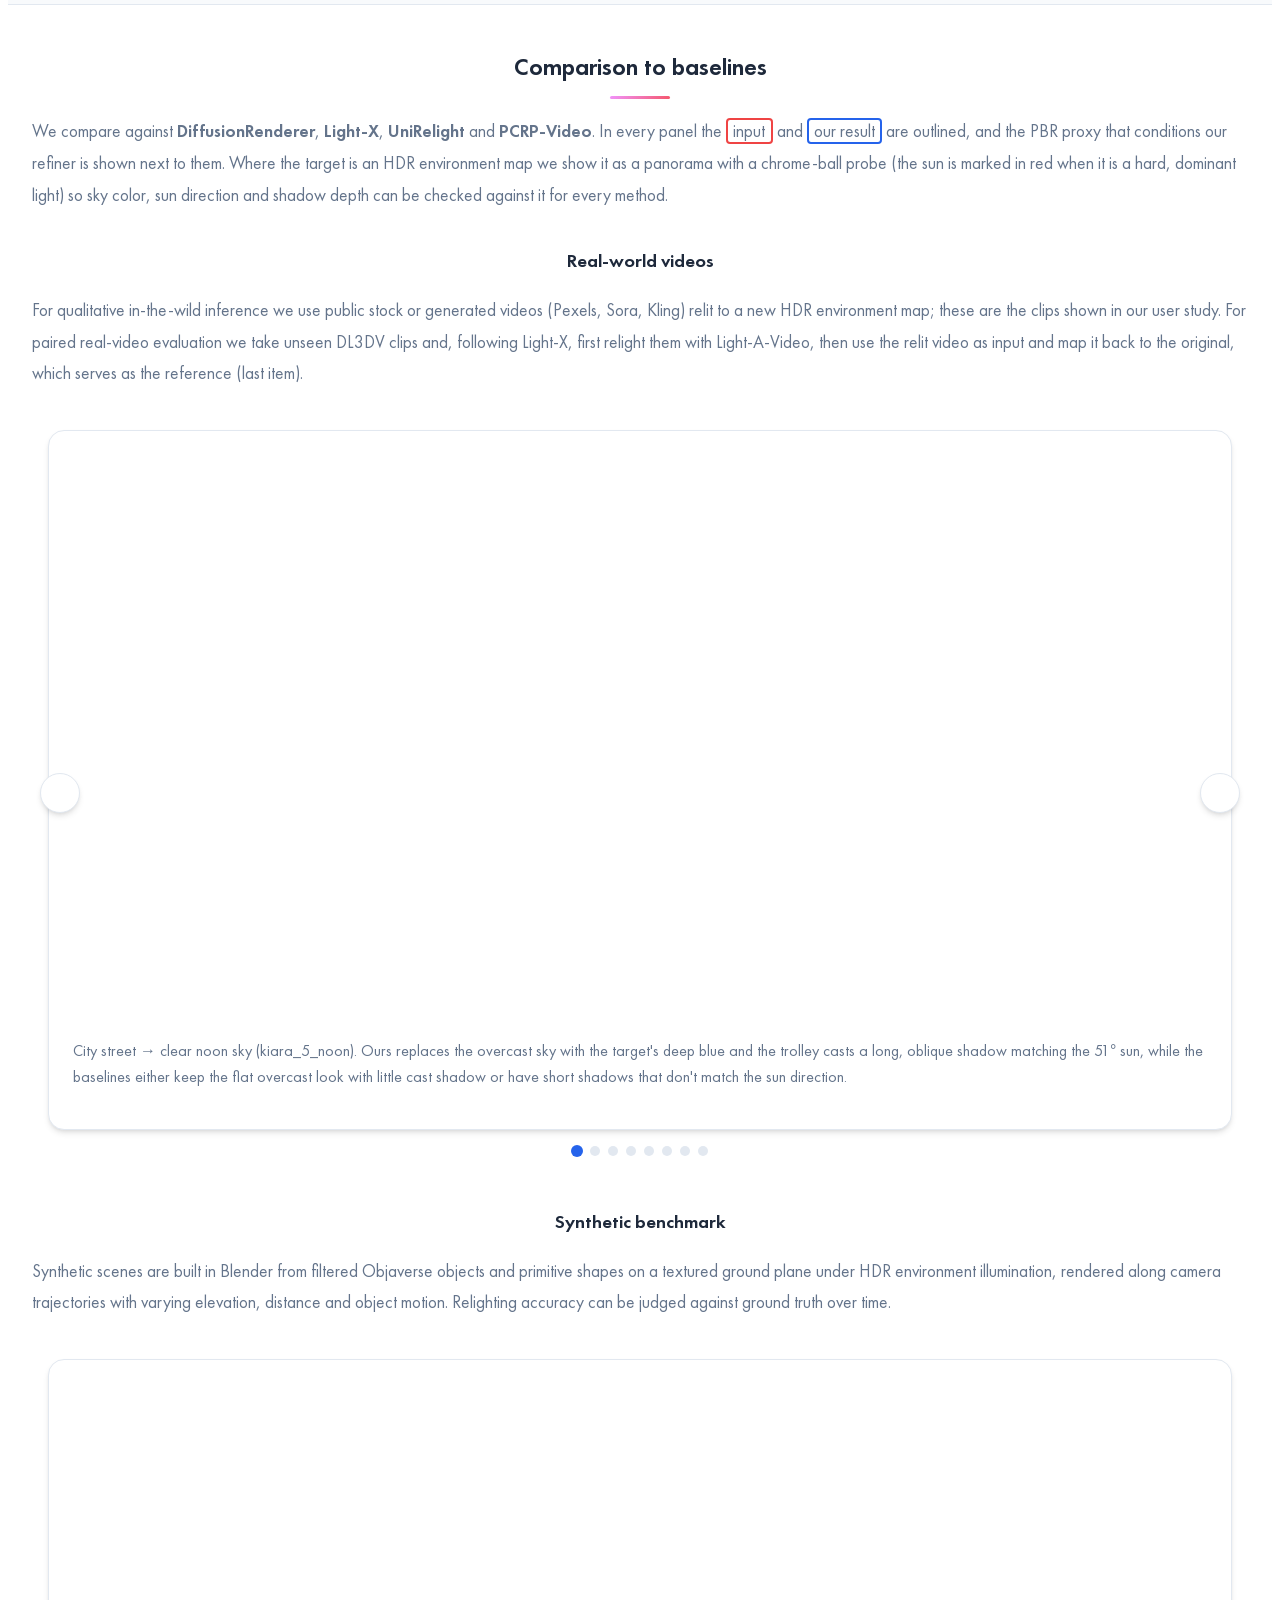
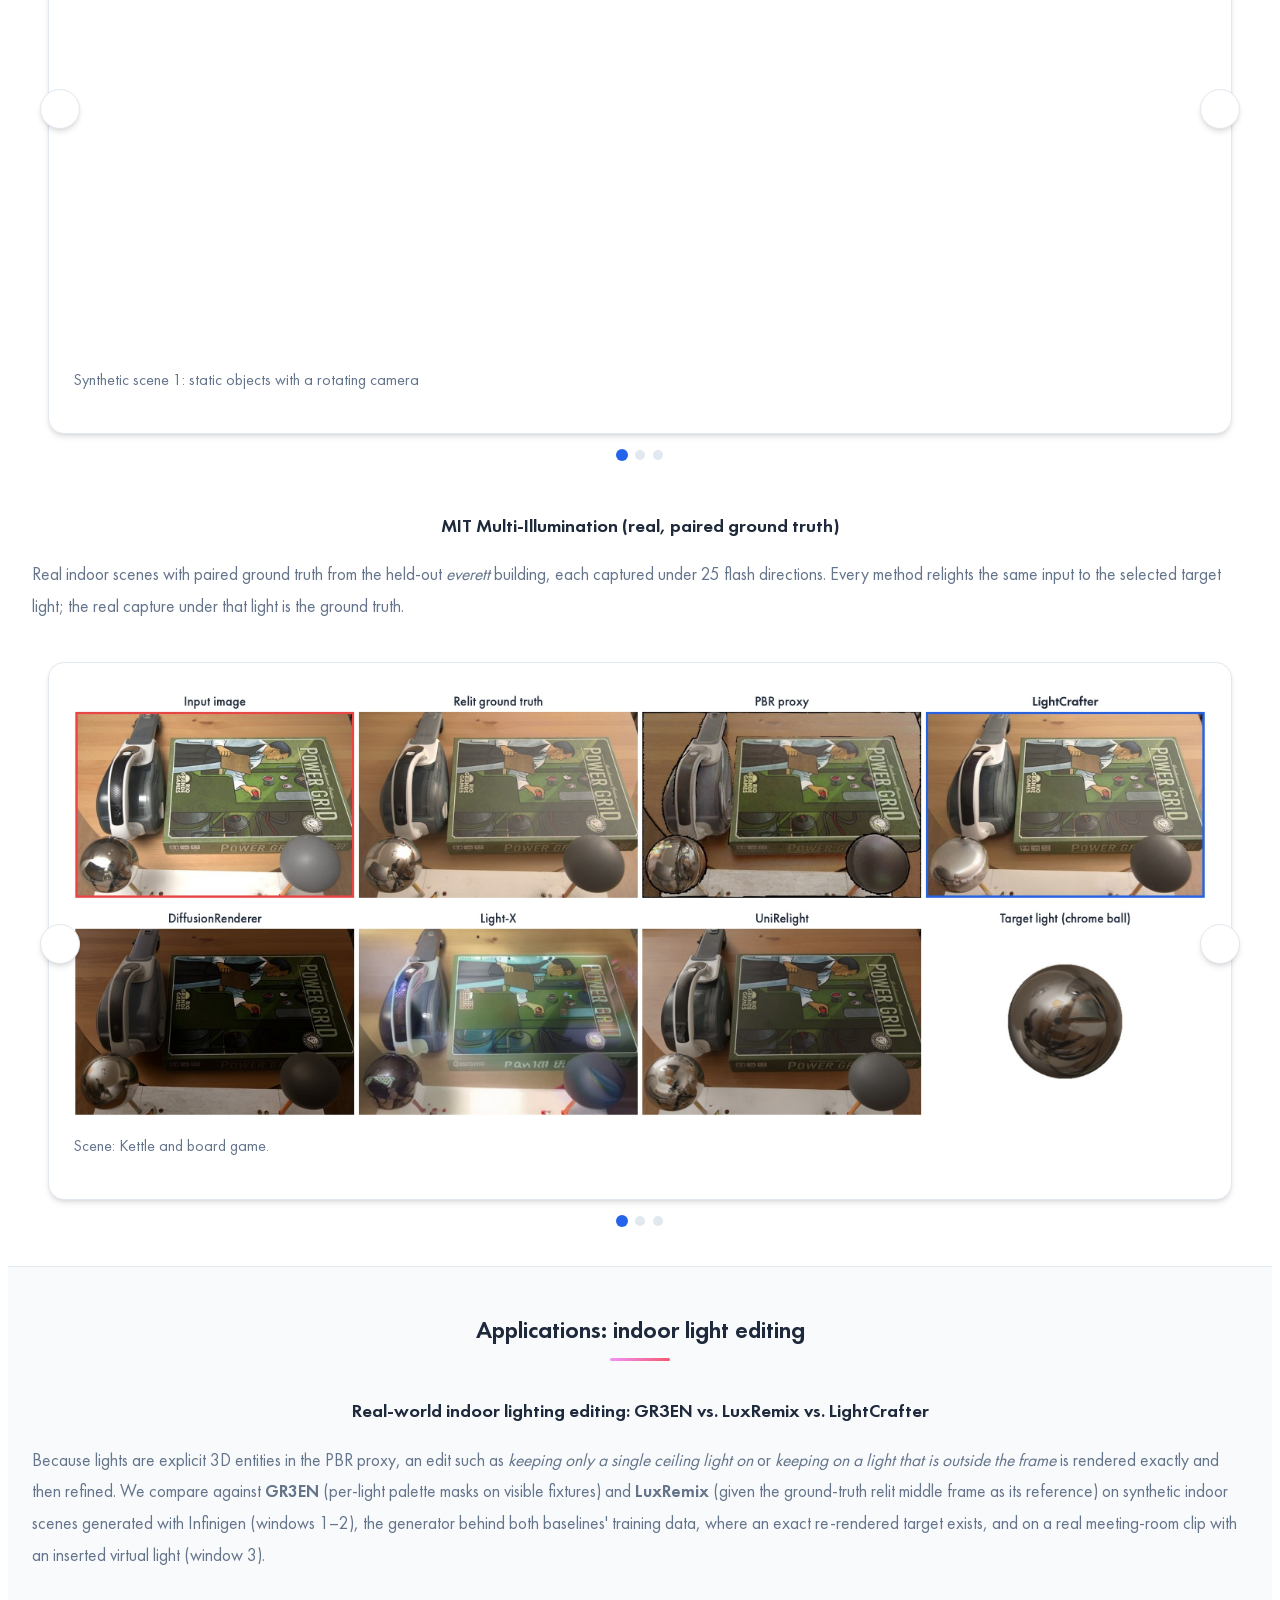
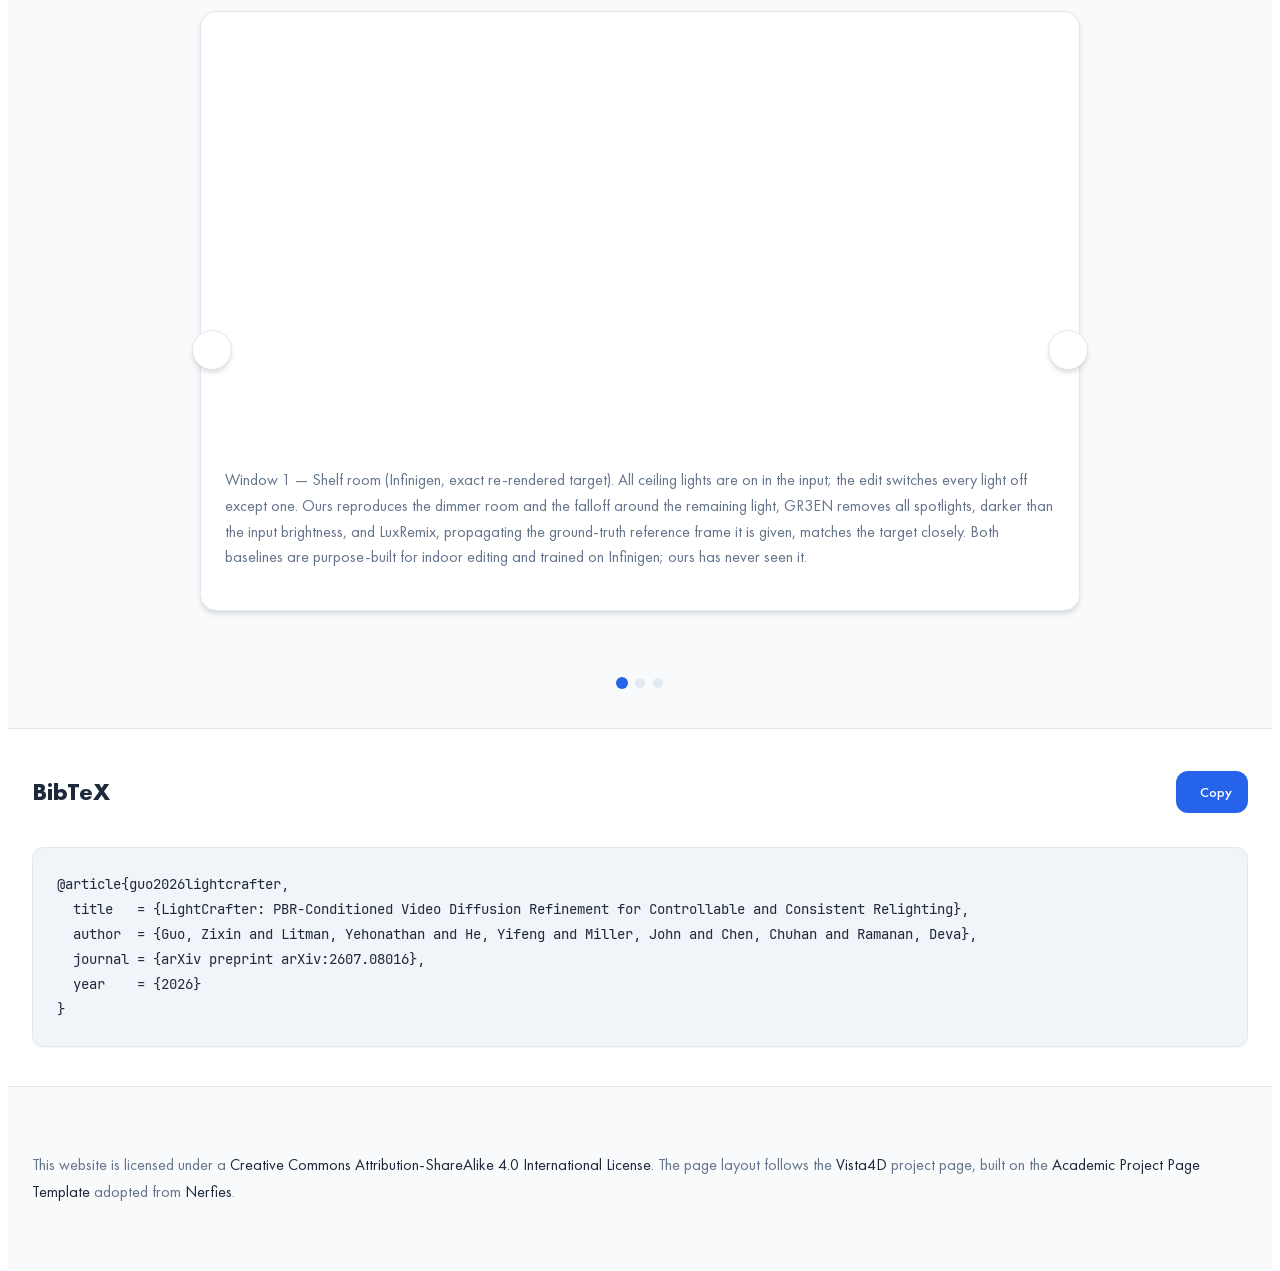
==== commit a743700d: "Sync public page with anonymous page: Vista4D grids, indoor editing captions, black link text, title" ====
--- a/index.html
+++ b/index.html
@@ -1,84 +1,89 @@
-
 <!DOCTYPE html>
-<html>
+<html lang="en">
 <head>
   <meta charset="utf-8">
-  <meta name="description"
-        content="Project page for our PBR / relighting paper.">
-  <meta name="keywords" content="PBR, Relighting, Inverse Rendering, Diffusion">
   <meta name="viewport" content="width=device-width, initial-scale=1">
+  <meta name="title" content="LightCrafter: PBR-Conditioned Video Diffusion Refinement for Controllable and Consistent Relighting">
+  <meta name="description" content="LightCrafter relights videos by refining a physically based rendering (PBR) proxy with a video diffusion model, giving controllable and temporally consistent relighting.">
+  <meta name="keywords" content="video relighting, inverse rendering, physically based rendering, video diffusion, PBR proxy">
+  <meta name="theme-color" content="#2563eb">
+  <link rel="preconnect" href="https://cdn.jsdelivr.net">
   <title>LightCrafter: PBR-Conditioned Video Diffusion Refinement for Controllable and Consistent Relighting</title>
-
-  <link href="https://fonts.googleapis.com/css?family=Google+Sans|Noto+Sans|Castoro"
-        rel="stylesheet">
+  <link rel="icon" href="./static/images/favicon.svg">
 
   <link rel="stylesheet" href="./static/css/bulma.min.css">
-  <link rel="stylesheet" href="./static/css/bulma-carousel.min.css">
-  <link rel="stylesheet" href="./static/css/bulma-slider.min.css">
-  <link rel="stylesheet" href="./static/css/fontawesome.all.min.css">
-  <link rel="stylesheet"
-        href="https://cdn.jsdelivr.net/gh/jpswalsh/academicons@1/css/academicons.min.css">
-  <link rel="stylesheet" href="./static/css/index.css?v=3">
-  <link rel="icon" href="./static/images/favicon.svg">
-
-  <script src="https://ajax.googleapis.com/ajax/libs/jquery/3.5.1/jquery.min.js"></script>
+  <link rel="stylesheet" href="./static/css/index.css?v=12">
+  <link rel="preload" href="https://cdn.jsdelivr.net/gh/jpswalsh/academicons@1/css/academicons.min.css" as="style" onload="this.onload=null;this.rel='stylesheet'">
+  <noscript>
+    <link rel="stylesheet" href="https://cdn.jsdelivr.net/gh/jpswalsh/academicons@1/css/academicons.min.css">
+  </noscript>
+
+  <style>
+    @font-face { font-family: 'Futura'; src: url('fonts/futura/futura_light.ttf') format('truetype'); font-weight: 300; font-display: swap; }
+    @font-face { font-family: 'Futura'; src: url('fonts/futura/futura_book.ttf') format('truetype'); font-weight: 400; font-display: swap; }
+    @font-face { font-family: 'Futura'; src: url('fonts/futura/futura_medium.ttf') format('truetype'); font-weight: 500; font-display: swap; }
+    @font-face { font-family: 'Futura'; src: url('fonts/futura/futura_demi.ttf') format('truetype'); font-weight: 600; font-display: swap; }
+    @font-face { font-family: 'Futura'; src: url('fonts/futura/futura_bold.ttf') format('truetype'); font-weight: 700; font-display: swap; }
+    @font-face { font-family: 'Futura'; src: url('fonts/futura/futura_extrabold.ttf') format('truetype'); font-weight: 800; font-display: swap; }
+    @font-face { font-family: 'Futura'; src: url('fonts/futura/futura_heavy.ttf') format('truetype'); font-weight: 900; font-display: swap; }
+    @font-face { font-family: 'JetBrains Mono'; src: url('fonts/jetbrainsmono/jetbrainsmono_regular.ttf') format('truetype'); font-weight: 400; font-display: swap; }
+  </style>
+
   <script defer src="./static/js/fontawesome.all.min.js"></script>
-  <script src="./static/js/bulma-carousel.min.js"></script>
-  <script src="./static/js/bulma-slider.min.js"></script>
-  <script src="./static/js/index.js?v=3"></script>
+  <script defer src="./static/js/index.js?v=11"></script>
 </head>
 <body>
 
-
-<section class="hero">
-  <div class="hero-body">
-    <div class="container is-max-desktop">
-      <div class="columns is-centered">
-        <div class="column has-text-centered">
-          <h1 class="title is-1 publication-title">
-            <span style="white-space: nowrap;">LightCrafter:</span>
-            PBR-Conditioned Video Diffusion Refinement for Controllable and Consistent Relighting
-          </h1>
-          <div class="is-size-5 publication-authors">
-            <span class="author-block"><a href="https://zixinguo.me/" target="_blank" rel="noopener"><strong>Zixin Guo</strong></a><sup>1</sup></span>
-            <span class="author-block"><a href="https://yehonathanlitman.github.io/" target="_blank" rel="noopener"><strong>Yehonathan Litman</strong></a><sup>1</sup></span>
-            <span class="author-block"><a href="https://www.linkedin.com/in/yifeng-he-502a85158/" target="_blank" rel="noopener"><strong>Yifeng He</strong></a><sup>2</sup></span>
-            <br>
-            <span class="author-block"><a href="https://scholar.google.com/citations?hl=en&user=3pO52nwAAAAJ&view_op=list_works&sortby=pubdate" target="_blank" rel="noopener"><strong>John Miller</strong></a><sup>3</sup></span>
-            <span class="author-block"><a href="https://sally-chen.github.io/" target="_blank" rel="noopener"><strong>Chuhan Chen</strong></a><sup>1</sup></span>
-            <span class="author-block"><a href="https://www.cs.cmu.edu/~deva/" target="_blank" rel="noopener"><strong>Deva Ramanan</strong></a><sup>1</sup></span>
-          </div>
-          <div class="is-size-5 publication-authors">
-            <span class="author-block"><sup>1</sup>Carnegie Mellon University</span>
-            <span class="author-block"><sup>2</sup>University of Toronto</span>
-            <span class="author-block"><sup>3</sup>Bosch Research</span>
-          </div>
-
-          <div class="column has-text-centered" style="margin-top: 1rem;">
-            <div class="publication-links">
-              <span class="link-block">
-                <a href="https://arxiv.org/abs/2607.08016" target="_blank" rel="noopener"
-                   class="external-link button is-normal is-rounded is-dark">
-                  <span class="icon"><i class="ai ai-arxiv"></i></span>
-                  <span>arXiv</span>
-                </a>
-              </span>
-              <span class="link-block">
-                <a href="https://github.com/charlieguo0610/lightcrafter" target="_blank" rel="noopener"
-                   class="external-link button is-normal is-rounded is-dark">
-                  <span class="icon"><i class="fab fa-github"></i></span>
-                  <span>Code</span>
-                </a>
-              </span>
+  <button class="scroll-to-top" onclick="scrollToTop()" title="Scroll to top" aria-label="Scroll to top">
+    <i class="fas fa-chevron-up"></i>
+  </button>
+
+  <main id="main-content">
+  <section class="hero">
+    <div class="hero-body">
+      <div class="container is-max-desktop">
+        <div class="columns is-centered">
+          <div class="column has-text-centered">
+            <h1 class="title is-1 publication-title"><span class="title-main">LightCrafter</span><span class="title-sub">PBR-Conditioned Video Diffusion Refinement for Controllable and Consistent Relighting</span></h1>
+            <div class="is-size-5 publication-authors">
+              <span class="author-block"><a href="https://zixinguo.me/" target="_blank" rel="noopener">Zixin Guo</a><sup>1</sup></span>
+              <span class="author-block"><a href="https://yehonathanlitman.github.io/" target="_blank" rel="noopener">Yehonathan Litman</a><sup>1</sup></span>
+              <span class="author-block"><a href="https://www.linkedin.com/in/yifeng-he-502a85158/" target="_blank" rel="noopener">Yifeng He</a><sup>2</sup></span>
+              <span class="author-block"><a href="https://scholar.google.com/citations?hl=en&user=3pO52nwAAAAJ&view_op=list_works&sortby=pubdate" target="_blank" rel="noopener">John Miller</a><sup>3</sup></span>
+              <span class="author-block"><a href="https://sally-chen.github.io/" target="_blank" rel="noopener">Chuhan Chen</a><sup>1</sup></span>
+              <span class="author-block"><a href="https://www.cs.cmu.edu/~deva/" target="_blank" rel="noopener">Deva Ramanan</a><sup>1</sup></span>
+            </div>
+            <div class="is-size-5 publication-authors">
+              <span class="author-block"><sup>1</sup>Carnegie Mellon University</span>
+              <span class="author-block"><sup>2</sup>University of Toronto</span>
+              <span class="author-block"><sup>3</sup>Bosch Research</span>
+            </div>
+            <div class="column has-text-centered">
+              <div class="publication-links">
+                <span class="link-block">
+                  <a href="https://arxiv.org/pdf/2607.08016" target="_blank" rel="noopener" class="external-link button is-medium is-rounded is-dark">
+                    <span class="icon"><i class="fas fa-file-pdf"></i></span><span>Paper</span>
+                  </a>
+                </span>
+                <span class="link-block">
+                  <a href="https://arxiv.org/abs/2607.08016" target="_blank" rel="noopener" class="external-link button is-medium is-rounded is-dark">
+                    <span class="icon"><i class="ai ai-arxiv"></i></span><span>arXiv</span>
+                  </a>
+                </span>
+                <span class="link-block">
+                  <a href="https://github.com/charlieguo0610/lightcrafter" target="_blank" rel="noopener" class="external-link button is-medium is-rounded is-dark">
+                    <span class="icon"><i class="fab fa-github"></i></span><span>Code</span>
+                  </a>
+                </span>
+              </div>
             </div>
           </div>
         </div>
       </div>
     </div>
-  </div>
-</section>
-
-
+  </section>
+
+<!-- Teaser (original) -->
 <section class="hero teaser">
   <div class="container teaser-video-wrap">
     <div class="hero-body">
@@ -237,846 +242,240 @@
   </div>
 </section>
 
-
-<!-- Abstract -->
-<section class="section">
+<!-- Abstract and method -->
+<section class="section hero" id="abstract">
   <div class="container is-max-desktop">
     <div class="columns is-centered has-text-centered">
       <div class="column is-four-fifths">
         <h2 class="title is-3">Abstract</h2>
+      </div>
+    </div>
+    <div class="columns is-centered has-text-centered">
+      <div class="column is-four-fifths">
         <div class="content has-text-justified">
           <p>
             Video relighting requires balancing long-form temporal consistency with physically grounded
             understanding of light transport, which depends on accurate estimation of intrinsic scene
-            properties such as materials, geometry, and illumination. Existing methods follow two
-            paradigms:
-            <strong>(1)</strong> Given an input video, explicitly reconstruct its photometric properties
-            via <em>inverse rendering</em>, and then relight the reconstructions to a target illumination
-            via <em>forward rendering</em>, either via physically-based rendering (PBR) or a neural
-            rendering engine. Such methods suffer from noisy reconstructions and struggle to capture
-            hard-to-model illumination effects such as global illumination.
-            <strong>(2)</strong> Alternatively, frame the task as a generative video-to-video translation
-            task that conditions on relighting targets (specified as target environment map or text).
-            However, such a framing limits relighting control and temporal stability since generative
-            diffusion models struggle to translate long-form videos. Moreover, such data-driven methods
-            are limited by availability of training pairs of input videos and their relit targets.
+            properties such as materials, geometry, and illumination. Existing methods follow two paradigms:
+            <b>(1)</b> explicitly reconstruct the photometric properties of the input video via <i>inverse rendering</i>
+            and relight the reconstruction to a target illumination via <i>forward rendering</i>, either with
+            physically-based rendering (PBR) or a neural rendering engine; such methods suffer from noisy
+            reconstructions and struggle with hard-to-model effects such as global illumination.
+            <b>(2)</b> Frame the task as generative video-to-video translation conditioned on a relighting target
+            (environment map or text); such a framing limits relighting control and temporal stability, since
+            diffusion models struggle to translate long videos, and is limited by the availability of paired training data.
           </p>
           <p>
-            We propose <strong>LightCrafter</strong>, a hybrid pipeline that reformulates video relighting
-            as <strong>video translation of a <em>proxy</em> video</strong>: rather than directly
-            translating the input video to the target, we translate a PBR rendering (of the input video
-            under the target illumination conditions) to the final target. This allows us to "bake"
-            illumination targets into the PBR-proxy rendering, removing the need to explicitly teach the
-            diffusion model about illumination concepts like environment maps. We find PBR proxy
-            renderings allow for more intricate lighting control while naturally providing long-form
-            temporal consistency. In fact, we show that PBR renders already outperform some prior art
-            for relighting, but struggle to model intricate effects like global illumination. To capture
-            such effects, we leverage photometric priors implicit in video generation models. Specifically,
-            we post-train CogVideoX on synthetic video pairs and real-world unpaired videos. We outperform
-            prior state-of-the-art on existing real-world relighting benchmarks and also contribute our own
-            synthetic benchmark for further analysis. We will release our dataset, benchmark, metrics, and
-            code.
+            We propose <b>LightCrafter</b>, a hybrid pipeline that reformulates video relighting as
+            <b>video translation of a <i>proxy</i> video</b>: rather than translating the input video to the target
+            directly, we translate a PBR rendering of the input video under the target illumination. This "bakes" the
+            illumination target into the proxy, removing the need to teach the diffusion model about environment maps,
+            and naturally provides intricate lighting control and long-form temporal consistency. PBR renders already
+            outperform some prior art for relighting but miss effects like global illumination; to capture them we
+            leverage the photometric priors of video generation models by post-training CogVideoX on synthetic video
+            pairs and real-world unpaired videos. We outperform prior state of the art on real-world relighting
+            benchmarks and contribute a synthetic benchmark for further analysis. We will release our dataset,
+            benchmark, metrics, and code.
           </p>
         </div>
       </div>
     </div>
+    <figure class="image method-figure">
+      <img src="./static/images/pipeline_overview.png" alt="Pipeline overview of LightCrafter.">
+      <figcaption class="has-text-centered">
+        <b>Method overview.</b> LightCrafter recovers a relightable scene state (photometric properties, geometry,
+        camera motion and illumination) from the input video and renders a frame-aligned PBR proxy under the target
+        lighting. The proxy is an explicit interface for environment relighting, indoor light insertion and scene-state
+        editing; a video diffusion refiner removes the artifacts of the imperfect render and produces a photorealistic,
+        temporally coherent relit video.
+      </figcaption>
+    </figure>
   </div>
 </section>
 
-
-<!-- Pipeline / Method Overview -->
-<section class="section" id="pipeline">
-  <div class="container is-max-desktop">
-    <div class="columns is-centered has-text-centered">
-      <div class="column is-full-width">
-        <h2 class="title is-3">Method Overview</h2>
-        <figure class="image">
-          <img src="./static/images/pipeline_overview.png"
-               alt="Pipeline overview of our method.">
-        </figure>
-        <div class="content has-text-justified" style="margin-top: 1.5rem;">
-          <p>
-            <strong>Overview of the proposed method.</strong>
-            Our method recovers a relightable scene state from an input video, including
-            photometric properties, geometry, camera motion, and illumination, and uses it to
-            render a frame-aligned PBR render. The rendering provides an explicit interface for
-            environment relighting, indoor light insertion, and G-buffer or scene-state editing,
-            while a video diffusion refiner removes artifacts from imperfect PBR renders and
-            produces a photorealistic, temporally coherent relit video.
-          </p>
-        </div>
-      </div>
-    </div>
+<!-- Video relighting -->
+<section class="section hero" id="relighting">
+  <h2 class="title is-3">Video relighting</h2>
+  <div class="container is-max-desktop">
+    <div class="content has-text-justified">
+      <p>One input video relit to three HDR environment maps. The top row shows the PBR proxy rendered under each target (chrome-ball probe inset); the bottom row shows the refined output. Illumination&nbsp;1 is a clear sky with a low sun (autumn_field_puresky), Illumination&nbsp;2 a clear noon sky with a high sun (kiara_5_noon), Illumination&nbsp;3 a misty, sunless morning (kloofendal_misty_morning). The proxy captures sky color, sun direction and shadow layout; the refiner repairs reconstruction artifacts (broken geometry, missing sky, flat materials) while preserving them.</p>
+    </div>
+  </div>
+  <div class="carousel">
+        <div class="carousel-track">
+          <div class="item"><div class="item-inner">
+            <video autoplay muted loop playsinline><source data-src="./static/videos/grids/relighting/rl-scene_1.mp4" type="video/mp4"></video>
+            <p class="subtitle">Downtown driving clip.</p>
+          </div></div>
+          <div class="item"><div class="item-inner">
+            <video autoplay muted loop playsinline><source data-src="./static/videos/grids/relighting/rl-scene_7.mp4" type="video/mp4"></video>
+            <p class="subtitle">Highway driving clip.</p>
+          </div></div>
+          <div class="item"><div class="item-inner">
+            <video autoplay muted loop playsinline><source data-src="./static/videos/grids/relighting/rl-scene_9.mp4" type="video/mp4"></video>
+            <p class="subtitle">Parking-lot driving clip.</p>
+          </div></div>
+          <div class="item"><div class="item-inner">
+            <video autoplay muted loop playsinline><source data-src="./static/videos/grids/relighting/rl-europe_building.mp4" type="video/mp4"></video>
+            <p class="subtitle">Baroque palace courtyard.</p>
+          </div></div>
+          <div class="item"><div class="item-inner">
+            <video autoplay muted loop playsinline><source data-src="./static/videos/grids/relighting/rl-temple.mp4" type="video/mp4"></video>
+            <p class="subtitle">Temple of Heaven.</p>
+          </div></div>
+        </div>
+        <button class="carousel-prev" aria-label="Previous"><i class="fas fa-chevron-left"></i></button>
+        <button class="carousel-next" aria-label="Next"><i class="fas fa-chevron-right"></i></button>
+        <div class="carousel-dots"></div>
   </div>
 </section>
 
-
-<!-- Real-world Video Relighting Applications -->
-<section class="section" id="applications">
-  <div class="container is-fluid gallery-container">
-    <div class="columns is-centered has-text-centered">
-      <div class="column is-full-width">
-        <h2 class="title is-3">Real-world Video Relighting Applications</h2>
-        <div class="content has-text-justified">
-          <p>
-            Real-world videos relit and edited by our pipeline. For each scene we
-            show the source clip, the PBR proxy our inverse-rendering produces, and the
-            diffusion-refined relit output. Light insertion edits start from a clean
-            scene render and add a new light source.
-          </p>
-        </div>
-      </div>
-    </div>
-
-    <!-- 1. La La Land (3-col: input | pbr | relit) -->
-    <div class="gallery-card is-grid" id="gallery-lalaland" style="--cols: 3;">
-      <div class="columns is-centered is-mobile">
-        <div class="column has-text-centered">
-          <h5 class="title is-6">Input</h5>
-          <video autoplay muted loop playsinline class="gallery-video">
-            <source src="./static/videos/gallery/lalaland/input.mp4?v=7" type="video/mp4">
-          </video>
-        </div>
-        <div class="column has-text-centered">
-          <h5 class="title is-6">PBR</h5>
-          <div class="gallery-envmap-overlay-wrap">
-            <video autoplay muted loop playsinline class="gallery-video">
-              <source src="./static/videos/gallery/lalaland/pbr.mp4?v=14" type="video/mp4">
-            </video>
-            <img class="gallery-envmap-overlay"
-                 src="./static/images/kiara_5_noon_ball_ovl.png?v=1"
-                 alt="Environment map (kiara_5_noon) chrome ball.">
-          </div>
-        </div>
-        <div class="column has-text-centered">
-          <h5 class="title is-6">Relit</h5>
-          <video autoplay muted loop playsinline class="gallery-video">
-            <source src="./static/videos/gallery/lalaland/relit.mp4?v=7" type="video/mp4">
-          </video>
-        </div>
-      </div>
-    </div>
-
-    <!-- 2. Human (3-col: input | pbr | relit) -->
-    <div class="gallery-card is-grid" id="gallery-human" style="--cols: 3;">
-      <div class="columns is-centered is-mobile">
-        <div class="column has-text-centered">
-          <h5 class="title is-6">Input</h5>
-          <video autoplay muted loop playsinline class="gallery-video">
-            <source src="./static/videos/gallery/human/input.mp4?v=20" type="video/mp4">
-          </video>
-        </div>
-        <div class="column has-text-centered">
-          <h5 class="title is-6">PBR</h5>
-          <div class="gallery-envmap-overlay-wrap">
-            <video autoplay muted loop playsinline class="gallery-video">
-              <source src="./static/videos/gallery/human/pbr.mp4?v=18" type="video/mp4">
-            </video>
-            <img class="gallery-envmap-overlay"
-                 src="./static/images/envmaps/kiara_5_noon_2k_ball.png?v=2"
-                 alt="Environment map (kiara_5_noon) chrome ball.">
-          </div>
-        </div>
-        <div class="column has-text-centered">
-          <h5 class="title is-6">Relit</h5>
-          <video autoplay muted loop playsinline class="gallery-video">
-            <source src="./static/videos/gallery/human/relit.mp4?v=19" type="video/mp4">
-          </video>
-        </div>
-      </div>
-    </div>
-
-    <!-- 3. Indoor Light Insertion (3-col: input | pbr | relit) -->
-    <div class="gallery-card" id="gallery-indoor-light">
-      <h3 class="title is-4">Real World Indoor Lighting Editing with GR3EN vs. LuxRemix vs. LightCrafter</h3>
-      <div class="content has-text-justified" style="max-width: 960px; margin: 0 auto 0.75rem;">
-        <p>
-          Because our lights are explicit 3D entities in the PBR proxy, an edit such as
-          <em>keeping only a single ceiling light on</em> or <em>keeping on a light that is
-          outside the frame</em> is rendered exactly and then refined. We compare against
-          <strong>GR3EN</strong> (per-light palette masks on visible fixtures) and
-          <strong>LuxRemix</strong> (given the ground-truth relit middle frame as its
-          reference) on synthetic indoor scenes generated with Infinigen, the generator
-          behind GR3EN's own training data, where an exact re-rendered target exists.
-          The meeting-room clip is real footage with an inserted virtual light (no ground
-          truth); the <em>Light mask</em> panel shows the light masks used to drive the
-          baselines on this clip.
-        </p>
-      </div>
-      <div class="comparison-card synthetic-compare generic-compare" id="indoor-compare" data-ver="9"
-           data-scene="indoor-scene108" data-left="gt" data-right="ours">
-        <div class="synthetic-controls">
-          <div class="control-group">
-            <span class="control-label">Scene</span>
-            <div class="buttons has-addons is-centered scene-picker gc-scene-picker">
-              <button class="button is-small is-rounded is-active" data-scene="indoor-scene108"
-                      data-base="./static/videos/comparison/indoor-scene108"
-                      data-avail="input,gt,pbr,ours,gr3en,luxremix">Shelf room: single ceiling light on</button>
-              <button class="button is-small is-rounded" data-scene="indoor-scene109"
-                      data-base="./static/videos/comparison/indoor-scene109"
-                      data-avail="input,gt,pbr,ours,gr3en,luxremix">Living room: single out-of-view light</button>
-              <button class="button is-small is-rounded" data-scene="indoor-meetingroom"
-                      data-base="./static/videos/comparison/indoor-meetingroom"
-                      data-avail="input,mask,pbr,ours,gr3en,luxremix">Meeting room: inserted light (real)</button>
-            </div>
-          </div>
-          <div class="control-group">
-            <span class="control-label">Left</span>
-            <div class="buttons has-addons is-centered method-picker gc-left-picker">
-              <button class="button is-small is-rounded" data-method="input">Input</button>
-              <button class="button is-small is-rounded" data-method="mask">Light mask</button>
-              <button class="button is-small is-rounded is-active" data-method="gt">Target (GT)</button>
-              <button class="button is-small is-rounded" data-method="pbr">PBR</button>
-              <button class="button is-small is-rounded" data-method="ours">Ours</button>
-              <button class="button is-small is-rounded" data-method="gr3en">GR3EN</button>
-              <button class="button is-small is-rounded" data-method="luxremix">LuxRemix</button>
-            </div>
-          </div>
-          <div class="control-group">
-            <span class="control-label">Right</span>
-            <div class="buttons has-addons is-centered method-picker gc-right-picker">
-              <button class="button is-small is-rounded" data-method="input">Input</button>
-              <button class="button is-small is-rounded" data-method="mask">Light mask</button>
-              <button class="button is-small is-rounded" data-method="gt">Target (GT)</button>
-              <button class="button is-small is-rounded" data-method="pbr">PBR</button>
-              <button class="button is-small is-rounded is-active" data-method="ours">Ours</button>
-              <button class="button is-small is-rounded" data-method="gr3en">GR3EN</button>
-              <button class="button is-small is-rounded" data-method="luxremix">LuxRemix</button>
-            </div>
-          </div>
-        </div>
-        <div class="synthetic-slider-wrap">
-          <div class="slider-cell synthetic-slider-cell" style="--pos: 50%;">
-            <video autoplay muted loop playsinline class="comparison-video slider-before">
-              <source src="./static/videos/comparison/indoor-scene108/gt.mp4?v=5" type="video/mp4">
-            </video>
-            <video autoplay muted loop playsinline class="comparison-video slider-after">
-              <source src="./static/videos/comparison/indoor-scene108/ours.mp4?v=5" type="video/mp4">
-            </video>
-            <span class="slider-label left gc-left-label">Target (GT)</span>
-            <span class="slider-label right gc-right-label">Ours</span>
-            <div class="slider-handle"></div>
-            <div class="slider-knob"></div>
-          </div>
-        </div>
-      </div>
-    </div>
-
-    <!-- 4. Car Light Insertion (3-col: input | pbr | relit) -->
-    <div class="gallery-card is-grid" id="gallery-car-light" style="--cols: 3;">
-      <h3 class="title is-4">Car Light Insertion</h3>
-      <div class="columns is-centered is-mobile">
-        <div class="column has-text-centered">
-          <h5 class="title is-6">Input</h5>
-          <video autoplay muted loop playsinline class="gallery-video">
-            <source src="./static/videos/gallery/car-light-insertion/input.mp4?v=9" type="video/mp4">
-          </video>
-        </div>
-        <div class="column has-text-centered">
-          <h5 class="title is-6">PBR</h5>
-          <div class="gallery-envmap-overlay-wrap">
-            <video autoplay muted loop playsinline class="gallery-video">
-              <source src="./static/videos/gallery/car-light-insertion/pbr.mp4?v=9" type="video/mp4">
-            </video>
-            <img class="gallery-envmap-overlay"
-                 src="./static/images/envmaps/satara_night_no_lamps_2k_ball.png?v=2"
-                 alt="Environment map (satara_night_no_lamps) chrome ball.">
-          </div>
-        </div>
-        <div class="column has-text-centered">
-          <h5 class="title is-6">Relit</h5>
-          <video autoplay muted loop playsinline class="gallery-video">
-            <source src="./static/videos/gallery/car-light-insertion/relit.mp4?v=9" type="video/mp4">
-          </video>
-        </div>
-      </div>
-    </div>
-
+<!-- Comparison to baselines -->
+<section class="section hero" id="comparison">
+  <h2 class="title is-3">Comparison to baselines</h2>
+  <div class="container is-max-desktop">
+    <div class="content has-text-justified">
+      <p>We compare against <b>DiffusionRenderer</b>, <b>Light-X</b>, <b>UniRelight</b> and <b>PCRP-Video</b>. In every panel the <span class="outline-red">input</span> and <span class="outline-blue">our result</span> are outlined, and the PBR proxy that conditions our refiner is shown next to them. Where the target is an HDR environment map we show it as a panorama with a chrome-ball probe (the sun is marked in red when it is a hard, dominant light) so sky color, sun direction and shadow depth can be checked against it for every method.</p>
+    </div>
+  </div>
+  <h3 class="title is-4">Real-world videos</h3>
+  <div class="container is-max-desktop">
+    <div class="content has-text-justified">
+      <p>For qualitative in-the-wild inference we use public stock or generated videos (Pexels, Sora, Kling) relit to a new HDR environment map; these are the clips shown in our user study. For paired real-video evaluation we take unseen DL3DV clips and, following Light-X, first relight them with Light-A-Video, then use the relit video as input and map it back to the original, which serves as the reference (last item).</p>
+    </div>
+  </div>
+  <div class="carousel">
+        <div class="carousel-track">
+          <div class="item"><div class="item-inner">
+            <video autoplay muted loop playsinline><source data-src="./static/videos/grids/realworld/rw-trolley-kiara.mp4" type="video/mp4"></video>
+            <p class="subtitle">City street &rarr; clear noon sky (kiara_5_noon). Ours replaces the overcast sky with the target's deep blue and the trolley casts a long, oblique shadow matching the 51&deg; sun, while the baselines either keep the flat overcast look with little cast shadow or have short shadows that don't match the sun direction.</p>
+          </div></div>
+          <div class="item"><div class="item-inner">
+            <video autoplay muted loop playsinline><source data-src="./static/videos/grids/realworld/realworld-row.mp4" type="video/mp4"></video>
+            <p class="subtitle">Coastal lighthouse (drone) relit to a new HDR environment map. Ours stays temporally consistent over the long sequence because relighting is explicitly grounded in the PBR render, while the baselines interpret the lighting independently in each diffusion chunk, so their shadows and colors flicker between neighboring chunks despite only a small camera rotation.</p>
+          </div></div>
+          <div class="item"><div class="item-inner">
+            <video autoplay muted loop playsinline><source data-src="./static/videos/grids/realworld/rw-drive1-autumn.mp4" type="video/mp4"></video>
+            <p class="subtitle">Downtown drive &rarr; clear sky with a low sun (autumn_field_puresky, 29&deg; elevation). Ours replaces the grey sky with the target's clear blue and adds shadows from the low sun, while the baselines either keep the input's overcast lighting or change the tone without casting any shadow.</p>
+          </div></div>
+          <div class="item"><div class="item-inner">
+            <video autoplay muted loop playsinline><source data-src="./static/videos/grids/realworld/rw-drive3-autumn.mp4" type="video/mp4"></video>
+            <p class="subtitle">Parking lot &rarr; clear sky with a low sun (autumn_field_puresky). Ours swaps the storm clouds for the target's clear sky and throws long shadows across the lot, while the baselines either keep the cloudy sky of the input or blur away scene detail.</p>
+          </div></div>
+          <div class="item"><div class="item-inner">
+            <video autoplay muted loop playsinline><source data-src="./static/videos/grids/realworld/rw-europe-misty.mp4" type="video/mp4"></video>
+            <p class="subtitle">Baroque palace &rarr; misty morning (kloofendal_misty_morning). Ours replaces the blue sky with fog and dissolves the hard shadows under the arcades, while the baselines either keep the sunlit facade and blue sky or wash out the stone texture.</p>
+          </div></div>
+          <div class="item"><div class="item-inner">
+            <video autoplay muted loop playsinline><source data-src="./static/videos/grids/realworld/rw-drive2-misty.mp4" type="video/mp4"></video>
+            <p class="subtitle">Highway &rarr; misty morning (kloofendal_misty_morning). Ours turns the sky hazy and softens the truck's hard shadow since the target has no dominant sun, while the baselines either keep the sunny look of the input or degrade the road and vehicles.</p>
+          </div></div>
+          <div class="item"><div class="item-inner">
+            <video autoplay muted loop playsinline><source data-src="./static/videos/grids/realworld/rw-lalaland-misty.mp4" type="video/mp4"></video>
+            <p class="subtitle">Dancers &rarr; misty morning (kloofendal_misty_morning). Ours replaces the sunset sky with fog and neutralizes the warm tint, while the baselines keep the pink sky and warm tone and lose the dancers' details.</p>
+          </div></div>
+          <div class="item"><div class="item-inner">
+            <video autoplay muted loop playsinline><source data-src="./static/videos/grids/realworld/rw-dl3dv-boardwalk.mp4" type="video/mp4"></video>
+            <p class="subtitle">DL3DV round trip: the original video is first relit by Light-A-Video (Input) and every method relights it back to the original illumination, so the original video is the Reference. Ours recovers the reference's overcast sky and daylight colors, while the baselines either keep a residual color cast from the input or drift to a wrong warm or over-bright tone.</p>
+          </div></div>
+        </div>
+        <button class="carousel-prev" aria-label="Previous"><i class="fas fa-chevron-left"></i></button>
+        <button class="carousel-next" aria-label="Next"><i class="fas fa-chevron-right"></i></button>
+        <div class="carousel-dots"></div>
+  </div>
+  <h3 class="title is-4">Synthetic benchmark</h3>
+  <div class="container is-max-desktop">
+    <div class="content has-text-justified">
+      <p>Synthetic scenes are built in Blender from filtered Objaverse objects and primitive shapes on a textured ground plane under HDR environment illumination, rendered along camera trajectories with varying elevation, distance and object motion. Relighting accuracy can be judged against ground truth over time.</p>
+    </div>
+  </div>
+  <div class="carousel">
+        <div class="carousel-track">
+          <div class="item"><div class="item-inner">
+            <video autoplay muted loop playsinline><source data-src="./static/videos/grids/synthetic/syn-s1.mp4" type="video/mp4"></video>
+            <p class="subtitle">Synthetic scene 1: static objects with a rotating camera</p>
+          </div></div>
+          <div class="item"><div class="item-inner">
+            <video autoplay muted loop playsinline><source data-src="./static/videos/grids/synthetic/syn-s2.mp4" type="video/mp4"></video>
+            <p class="subtitle">Synthetic scene 2: moving objects with a moving camera</p>
+          </div></div>
+          <div class="item"><div class="item-inner">
+            <video autoplay muted loop playsinline><source data-src="./static/videos/grids/synthetic/syn-s3.mp4" type="video/mp4"></video>
+            <p class="subtitle">Synthetic scene 3: static objects with rotating lights</p>
+          </div></div>
+        </div>
+        <button class="carousel-prev" aria-label="Previous"><i class="fas fa-chevron-left"></i></button>
+        <button class="carousel-next" aria-label="Next"><i class="fas fa-chevron-right"></i></button>
+        <div class="carousel-dots"></div>
+  </div>
+  <h3 class="title is-4">MIT Multi-Illumination (real, paired ground truth)</h3>
+  <div class="container is-max-desktop">
+    <div class="content has-text-justified">
+      <p>Real indoor scenes with paired ground truth from the held-out <i>everett</i> building, each captured under 25 flash directions. Every method relights the same input to the selected target light; the real capture under that light is the ground truth.</p>
+    </div>
+  </div>
+  <div class="carousel">
+        <div class="carousel-track">
+          <div class="item"><div class="item-inner">
+            <img src="./static/videos/grids/mit/mit-everett_dining2.jpg" alt="">
+            <p class="subtitle">Scene: Kettle and board game.</p>
+          </div></div>
+          <div class="item"><div class="item-inner">
+            <img src="./static/videos/grids/mit/mit-everett_kitchen18.jpg" alt="">
+            <p class="subtitle">Scene: Cabinet shelves.</p>
+          </div></div>
+          <div class="item"><div class="item-inner">
+            <img src="./static/videos/grids/mit/mit-everett_kitchen2.jpg" alt="">
+            <p class="subtitle">Scene: Glass cabinet with bottles.</p>
+          </div></div>
+        </div>
+        <button class="carousel-prev" aria-label="Previous"><i class="fas fa-chevron-left"></i></button>
+        <button class="carousel-next" aria-label="Next"><i class="fas fa-chevron-right"></i></button>
+        <div class="carousel-dots"></div>
   </div>
 </section>
 
-
-<!-- Long Video Relighting -->
-<section class="section" id="comparison">
-  <div class="container is-fluid comparison-container">
-    <div class="columns is-centered has-text-centered">
-      <div class="column is-full-width">
-        <h2 class="title is-3">Long Video Relighting</h2>
-        <div class="content has-text-justified">
-          <p>
-            We compare against <strong>PCRP-Video</strong>, <strong>UniRelight</strong>,
-            <strong>LightX</strong>, and <strong>DiffusionRenderer</strong> on long video
-            relighting tasks. Choose which method appears on each side of the slider and
-            drag the handle to A/B the results &mdash; on in-the-wild and held-out DL3DV
-            real-world scenes, on paired real MIT Multi-Illumination captures with ground
-            truth, and on our synthetic benchmark (where a held-out Target is also available).
-          </p>
-          <p>
-            Baselines often produce plausible relighting but entangle illumination with
-            generation, causing baked-in source lighting, color-tone drift, or inconsistent
-            shadows; our explicit PBR proxy anchors the target-light interaction before
-            diffusion refinement, enabling more faithful and temporally consistent responses
-            to the target illumination.
-          </p>
-        </div>
-      </div>
-    </div>
-
-    <!-- Real-world scene label -->
-    <div class="has-text-centered" style="margin: 0.5rem 0 0.75rem;">
-      <span class="scene-group-label">Real-world Scenes</span>
-    </div>
-    <div class="content has-text-justified" style="max-width: 960px; margin: 0 auto 0.75rem;">
-      <p>
-        <strong>Real-world relighting</strong>: in-the-wild driving, film and drone clips relit to a new HDR environment map. These are the exact clips shown to participants in our user study (Sec.&nbsp;4). The target map is shown under the slider as a panorama and a chrome-ball probe (the sun is marked in red when it is a hard, dominant light) so sky color, sun direction and shadow depth can be checked against it for every method.
-        <strong>DL3DV round trip</strong> (held-out scene, following Light-X): the original
-        video is first relit by Light-A-Video to produce the <em>Input</em>; every method then
-        relights it back to the original illumination, so the original video serves as the
-        <em>Reference</em> and its estimated illumination is the target map.
-      </p>
-    </div>
-
-    <!-- Interactive figure: pick a scene, then the method on each side of the slider. -->
-    <div class="comparison-card synthetic-compare generic-compare" id="realworld-compare" data-ver="7"
-         data-scene="rw-trolley-kiara" data-left="pbr" data-right="ours">
-      <div class="synthetic-controls">
-        <div class="control-group">
-          <span class="control-label">Scene</span>
-          <div class="buttons has-addons is-centered scene-picker gc-scene-picker">
-            <button class="button is-small is-rounded is-active" data-scene="rw-trolley-kiara"
-                    data-base="./static/videos/comparison/rw-trolley-kiara"
-                    data-avail="input,pbr,ours,dr,lightx,unirelight"
-                    data-envmap="./static/images/envmaps/kiara_5_noon_2k_pano.jpg?v=1"
-                    data-envball="./static/images/envmaps/kiara_5_noon_2k_ball.png?v=1"
-                    data-envcap="Target lighting: kiara_5_noon (clear sky, sun at 51&deg; elevation, marked in red). A faithful relight should turn the overcast sky deep blue and cast a deep, oblique shadow from the trolley onto the road.">City street &rarr; noon sun</button>
-            <button class="button is-small is-rounded" data-scene="rw-vintage-car-noon"
-                    data-base="./static/videos/comparison/rw-vintage-car-noon"
-                    data-avail="input,pbr,ours,dr,lightx,unirelight,pcrp"
-                    data-envmap="./static/images/envmaps/kiara_5_noon_2k_pano.jpg?v=1"
-                    data-envball="./static/images/envmaps/kiara_5_noon_2k_ball.png?v=1"
-                    data-envcap="Target lighting: kiara_5_noon (clear sky, hard sun at 51&deg; elevation, marked in red). Look for a crisp shadow under the car, a blue sky and neutral colors; the road should stay gray rather than tinted.">Vintage car &rarr; noon sun</button>
-            <button class="button is-small is-rounded" data-scene="rw-drive1-autumn"
-                    data-base="./static/videos/comparison/rw-drive1-autumn"
-                    data-avail="input,pbr,ours,dr,lightx,unirelight,pcrp"
-                    data-envmap="./static/images/envmaps/autumn_field_puresky_2k_pano.jpg?v=1"
-                    data-envball="./static/images/envmaps/autumn_field_puresky_2k_ball.png?v=1"
-                    data-envcap="Target lighting: autumn_field_puresky (clear sky, low sun at 29&deg; elevation, marked in red). Expect a deep-blue sky and long, hard shadows in the sun direction, with the scene otherwise unchanged.">Downtown drive &rarr; clear sky</button>
-            <button class="button is-small is-rounded" data-scene="rw-drive3-autumn"
-                    data-base="./static/videos/comparison/rw-drive3-autumn"
-                    data-avail="input,pbr,ours,dr,lightx,unirelight,pcrp"
-                    data-envmap="./static/images/envmaps/autumn_field_puresky_2k_pano.jpg?v=1"
-                    data-envball="./static/images/envmaps/autumn_field_puresky_2k_ball.png?v=1"
-                    data-envcap="Target lighting: autumn_field_puresky (clear sky, low sun at 29&deg; elevation, marked in red). Expect a deep-blue sky and long, hard shadows in the sun direction, with the scene otherwise unchanged.">Parking lot &rarr; clear sky</button>
-            <button class="button is-small is-rounded" data-scene="rw-europe-misty"
-                    data-base="./static/videos/comparison/rw-europe-misty"
-                    data-avail="input,pbr,ours,dr,lightx,unirelight,pcrp"
-                    data-envmap="./static/images/envmaps/kloofendal_misty_morning_2k_pano.jpg?v=1"
-                    data-envball="./static/images/envmaps/kloofendal_misty_morning_2k_ball.png?v=1"
-                    data-envcap="Target lighting: kloofendal_misty_morning (fog, no dominant sun). Expect soft, shadowless lighting and a desaturated, hazy tone; hard shadows or a saturated blue sky are errors.">Baroque palace &rarr; misty morning</button>
-            <button class="button is-small is-rounded" data-scene="rw-drive2-misty"
-                    data-base="./static/videos/comparison/rw-drive2-misty"
-                    data-avail="input,pbr,ours,dr,lightx,unirelight,pcrp"
-                    data-envmap="./static/images/envmaps/kloofendal_misty_morning_2k_pano.jpg?v=1"
-                    data-envball="./static/images/envmaps/kloofendal_misty_morning_2k_ball.png?v=1"
-                    data-envcap="Target lighting: kloofendal_misty_morning (fog, no dominant sun). Expect soft, shadowless lighting and a desaturated, hazy tone; hard shadows or a saturated blue sky are errors.">Highway &rarr; misty morning</button>
-            <button class="button is-small is-rounded" data-scene="rw-lalaland-misty"
-                    data-base="./static/videos/comparison/rw-lalaland-misty"
-                    data-avail="input,pbr,ours,dr,lightx,unirelight,pcrp"
-                    data-envmap="./static/images/envmaps/kloofendal_misty_morning_2k_pano.jpg?v=1"
-                    data-envball="./static/images/envmaps/kloofendal_misty_morning_2k_ball.png?v=1"
-                    data-envcap="Target lighting: kloofendal_misty_morning (fog, no dominant sun). Expect soft, shadowless lighting and a desaturated, hazy tone; hard shadows or a saturated blue sky are errors.">Dancers &rarr; misty morning</button>
-            <button class="button is-small is-rounded" data-scene="realworld-row"
-                    data-base="./static/videos/comparison/realworld-row"
-                    data-avail="input,pbr,ours,dr,lightx,unirelight,pcrp">In-the-wild lighthouse</button>
-            <button class="button is-small is-rounded" data-scene="rw-dl3dv-boardwalk"
-                    data-base="./static/videos/comparison/rw-dl3dv-boardwalk"
-                    data-avail="input,gt,pbr,ours,dr,lightx,unirelight"
-                    data-envmap="./static/images/envmaps/dl3dv_00b1ad_pano.jpg?v=1"
-                    data-envball="./static/images/envmaps/dl3dv_00b1ad_ball.png?v=1"
-                    data-envcap="Target lighting: the illumination estimated from the original DL3DV capture (overcast, no dominant sun). A faithful round trip should recover the original video (Reference) from the moonlit Input; compare each method against Reference.">DL3DV boardwalk (round trip)</button>
-          </div>
-        </div>
-        <div class="control-group">
-          <span class="control-label">Left</span>
-          <div class="buttons has-addons is-centered method-picker gc-left-picker">
-            <button class="button is-small is-rounded" data-method="input">Input</button>
-            <button class="button is-small is-rounded" data-method="gt">Reference</button>
-            <button class="button is-small is-rounded is-active" data-method="pbr">PBR</button>
-            <button class="button is-small is-rounded" data-method="ours">Ours</button>
-            <button class="button is-small is-rounded" data-method="dr">DiffusionRenderer</button>
-            <button class="button is-small is-rounded" data-method="lightx">LightX</button>
-            <button class="button is-small is-rounded" data-method="unirelight">UniRelight</button>
-            <button class="button is-small is-rounded" data-method="pcrp">PCRP-Video</button>
-          </div>
-        </div>
-        <div class="control-group">
-          <span class="control-label">Right</span>
-          <div class="buttons has-addons is-centered method-picker gc-right-picker">
-            <button class="button is-small is-rounded" data-method="input">Input</button>
-            <button class="button is-small is-rounded" data-method="gt">Reference</button>
-            <button class="button is-small is-rounded" data-method="pbr">PBR</button>
-            <button class="button is-small is-rounded is-active" data-method="ours">Ours</button>
-            <button class="button is-small is-rounded" data-method="dr">DiffusionRenderer</button>
-            <button class="button is-small is-rounded" data-method="lightx">LightX</button>
-            <button class="button is-small is-rounded" data-method="unirelight">UniRelight</button>
-            <button class="button is-small is-rounded" data-method="pcrp">PCRP-Video</button>
-          </div>
-        </div>
-      </div>
-
-      <div class="synthetic-slider-wrap">
-        <div class="slider-cell synthetic-slider-cell" style="--pos: 50%;">
-          <video autoplay muted loop playsinline class="comparison-video slider-before">
-            <source src="./static/videos/comparison/rw-trolley-kiara/pbr.mp4?v=7" type="video/mp4">
-          </video>
-          <video autoplay muted loop playsinline class="comparison-video slider-after">
-            <source src="./static/videos/comparison/rw-trolley-kiara/ours.mp4?v=7" type="video/mp4">
-          </video>
-          <span class="slider-label left gc-left-label">PBR</span>
-          <span class="slider-label right gc-right-label">Ours</span>
-          <div class="slider-handle"></div>
-          <div class="slider-knob"></div>
-        </div>
-        <div class="gc-envmap">
-          <img class="gc-envmap-img" src="./static/images/envmaps/kiara_5_noon_2k_pano.jpg?v=1" alt="Target environment map (equirectangular)">
-          <img class="gc-envmap-ball" src="./static/images/envmaps/kiara_5_noon_2k_ball.png?v=1" alt="Target lighting probe">
-          <p class="gc-envmap-cap"></p>
-        </div>
-      </div>
-    </div>
-
-    <!-- MIT Multi-Illumination: paired real relighting with ground truth -->
-    <div class="has-text-centered" style="margin: 1.5rem 0 0.75rem;">
-      <span class="scene-group-label">MIT Multi-Illumination (real, paired ground truth)</span>
-    </div>
-    <div class="content has-text-justified" style="max-width: 960px; margin: 0 auto 0.75rem;">
-      <p>
-        Real indoor scenes from the held-out <em>everett</em> building of the MIT
-        Multi-Illumination dataset, each captured under 25 flash directions. Every method
-        relights the same input to the selected target light (chrome ball), and the real
-        capture under that light is the ground truth. Note the displaced highlights on the
-        brushed-steel pot and the sink rim.
-      </p>
-    </div>
-    <div class="comparison-card mit-card" id="mit-compare" data-base="./static/images/mit"
-         data-scene="everett_dining2" data-light="dir_15">
-      <div class="synthetic-controls">
-        <div class="control-group">
-          <span class="control-label">Scene</span>
-          <div class="buttons has-addons is-centered scene-picker mit-scene-picker">
-            <button class="button is-small is-rounded is-active" data-scene="everett_dining2" data-lights="dir_15">Kettle and board game</button>
-            <button class="button is-small is-rounded" data-scene="everett_kitchen18" data-lights="dir_23">Cabinet shelves</button>
-            <button class="button is-small is-rounded" data-scene="everett_kitchen2" data-lights="dir_19">Glass cabinet with bottles</button>
-          </div>
-        </div>
-        <div class="control-group">
-          <span class="control-label">Target light</span>
-          <div class="buttons has-addons is-centered mit-light-picker">
-            <button class="button is-small is-rounded is-active" data-light="dir_15">Light 1</button>
-            <button class="button is-small is-rounded" data-light="dir_22">Light 2</button>
-            <button class="button is-small is-rounded" data-light="dir_18">Light 3</button>
-          </div>
-          <img class="mit-ball" alt="Target light probe" src="./static/images/mit/everett_dining2/dir_15/ball.png">
-        </div>
-      </div>
-      <div class="mit-grid">
-        <figure><img data-m="input" src="./static/images/mit/everett_dining2/dir_15/input.jpg" alt=""><figcaption>Input</figcaption></figure>
-        <figure><img data-m="gt" src="./static/images/mit/everett_dining2/dir_15/gt.jpg" alt=""><figcaption>Relit GT</figcaption></figure>
-        <figure><img data-m="ours" src="./static/images/mit/everett_dining2/dir_15/ours.jpg" alt=""><figcaption>Ours</figcaption></figure>
-        <figure><img data-m="pbr" src="./static/images/mit/everett_dining2/dir_15/pbr.jpg" alt=""><figcaption>PBR</figcaption></figure>
-        <figure><img data-m="dr" src="./static/images/mit/everett_dining2/dir_15/dr.jpg" alt=""><figcaption>DiffusionRenderer</figcaption></figure>
-        <figure><img data-m="lightx" src="./static/images/mit/everett_dining2/dir_15/lightx.jpg" alt=""><figcaption>LightX</figcaption></figure>
-        <figure><img data-m="unirelight" src="./static/images/mit/everett_dining2/dir_15/unirelight.jpg" alt=""><figcaption>UniRelight</figcaption></figure>
-      </div>
-    </div>
-
-    <!-- Synthetic scenes label -->
-    <div class="has-text-centered" style="margin: 1.5rem 0 0.75rem;">
-      <span class="scene-group-label">Synthetic Scenes</span>
-    </div>
-
-    <!-- Single interactive figure: pick a synthetic scene, then choose which
-         method appears on each side of the before/after slider. -->
-    <div class="comparison-card synthetic-compare" id="synthetic-compare"
-         data-scene="s1" data-left="ours" data-right="dr">
-      <div class="synthetic-controls">
-        <div class="control-group">
-          <span class="control-label">Scene</span>
-          <div class="buttons has-addons is-centered scene-picker syn-scene-picker">
-            <button class="button is-small is-rounded is-active" data-scene="s1">Scene 1</button>
-            <button class="button is-small is-rounded" data-scene="s2">Scene 2</button>
-            <button class="button is-small is-rounded" data-scene="s3">Scene 3</button>
-            <button class="button is-small is-rounded" data-scene="s4">Scene 4</button>
-          </div>
-        </div>
-        <div class="control-group">
-          <span class="control-label">Left</span>
-          <div class="buttons has-addons is-centered method-picker syn-left-picker">
-            <button class="button is-small is-rounded" data-method="input">Input</button>
-            <button class="button is-small is-rounded" data-method="target">Target</button>
-            <button class="button is-small is-rounded" data-method="pbr">PBR</button>
-            <button class="button is-small is-rounded is-active" data-method="ours">Ours</button>
-            <button class="button is-small is-rounded" data-method="dr">DiffusionRenderer</button>
-            <button class="button is-small is-rounded" data-method="lightx">LightX</button>
-          </div>
-        </div>
-        <div class="control-group">
-          <span class="control-label">Right</span>
-          <div class="buttons has-addons is-centered method-picker syn-right-picker">
-            <button class="button is-small is-rounded" data-method="input">Input</button>
-            <button class="button is-small is-rounded" data-method="target">Target</button>
-            <button class="button is-small is-rounded" data-method="pbr">PBR</button>
-            <button class="button is-small is-rounded" data-method="ours">Ours</button>
-            <button class="button is-small is-rounded is-active" data-method="dr">DiffusionRenderer</button>
-            <button class="button is-small is-rounded" data-method="lightx">LightX</button>
-          </div>
-        </div>
-      </div>
-
-      <div class="synthetic-slider-wrap">
-        <div class="slider-cell synthetic-slider-cell" style="--pos: 50%;">
-          <video autoplay muted loop playsinline class="comparison-video slider-before">
-            <source src="./static/videos/comparison/s1/ours.mp4" type="video/mp4">
-          </video>
-          <video autoplay muted loop playsinline class="comparison-video slider-after">
-            <source src="./static/videos/comparison/s1/dr.mp4" type="video/mp4">
-          </video>
-          <span class="slider-label left syn-left-label">Ours</span>
-          <span class="slider-label right syn-right-label">DiffusionRenderer</span>
-          <div class="slider-handle"></div>
-          <div class="slider-knob"></div>
-        </div>
-      </div>
-    </div>
-
+<!-- Applications: indoor light editing -->
+<section class="section hero" id="applications">
+  <h2 class="title is-3">Applications: indoor light editing</h2>
+  <h3 class="title is-4">Real-world indoor lighting editing: GR3EN vs. LuxRemix vs. LightCrafter</h3>
+  <div class="container is-max-desktop">
+    <div class="content has-text-justified">
+      <p>Because lights are explicit 3D entities in the PBR proxy, an edit such as <i>keeping only a single ceiling light on</i> or <i>keeping on a light that is outside the frame</i> is rendered exactly and then refined. We compare against <b>GR3EN</b> (per-light palette masks on visible fixtures) and <b>LuxRemix</b> (given the ground-truth relit middle frame as its reference) on synthetic indoor scenes generated with Infinigen (windows 1&ndash;2), the generator behind both baselines' training data, where an exact re-rendered target exists, and on a real meeting-room clip with an inserted virtual light (window 3).</p>
+    </div>
+  </div>
+  <div class="carousel carousel-three-quarter">
+        <div class="carousel-track">
+          <div class="item"><div class="item-inner">
+            <video autoplay muted loop playsinline><source data-src="./static/videos/grids/indoor/indoor-scene108.mp4" type="video/mp4"></video>
+            <p class="subtitle">Window 1 &mdash; Shelf room (Infinigen, exact re-rendered target). All ceiling lights are on in the input; the edit switches every light off except one. Ours reproduces the dimmer room and the falloff around the remaining light, GR3EN removes all spotlights, darker than the input brightness, and LuxRemix, propagating the ground-truth reference frame it is given, matches the target closely. Both baselines are purpose-built for indoor editing and trained on Infinigen; ours has never seen it.</p>
+          </div></div>
+          <div class="item"><div class="item-inner">
+            <video autoplay muted loop playsinline><source data-src="./static/videos/grids/indoor/indoor-scene109.mp4" type="video/mp4"></video>
+            <p class="subtitle">Window 2 &mdash; Living room (Infinigen, exact re-rendered target). All lights are on in the input; the edit keeps on a single light and switches off the rest. Ours dims the room and keeps only the spill from the unseen light; GR3EN, whose palette mask can only address visible fixtures, leaves the room lit; LuxRemix follows its reference frame and turns the room nearly half-black.</p>
+          </div></div>
+          <div class="item"><div class="item-inner">
+            <video autoplay muted loop playsinline><source data-src="./static/videos/grids/indoor/indoor-meetingroom.mp4" type="video/mp4"></video>
+            <p class="subtitle">Window 3 &mdash; Meeting room (real footage). Two neutral ceiling panels are recolored to blue and yellow. GR3EN receives the fixture mask; LuxRemix, whose single-view editor is not public, receives the input middle frame with the recolored panels composited in as its reference and propagates it; our PBR proxy renders the new emission before refinement. Ours keeps each color on its own panel with blue and warm spill on the corresponding walls and leaves the rest of the room intact; GR3EN tints the whole room warm and drops the blue light; LuxRemix brightens the room roughly uniformly with almost no colored light reaching the scene. Because the edit is enforced in the proxy rather than inferred from a mask, ours gives finer control over light color, position, and falloff.</p>
+          </div></div>
+        </div>
+        <button class="carousel-prev" aria-label="Previous"><i class="fas fa-chevron-left"></i></button>
+        <button class="carousel-next" aria-label="Next"><i class="fas fa-chevron-right"></i></button>
+        <div class="carousel-dots"></div>
   </div>
 </section>
 
-
-<!-- Additional Results -->
-<section class="section" id="gallery">
-  <div class="container is-fluid gallery-container">
-    <div class="columns is-centered has-text-centered">
-      <div class="column is-full-width">
-        <h2 class="title is-3">Additional Results</h2>
-        <div class="content has-text-justified">
-          <p>
-            Multi-illumination relighting on a variety of scenes. Each row shows the
-            input video alongside a single slider; drag the vertical handle to compare
-            <strong>PBR</strong> (left) vs <strong>Refined</strong> (right), and use the
-            <strong>Illum 1&ndash;3</strong> buttons to switch the target illumination.
-            The chrome-ball lighting probe in the corner previews the selected target
-            environment.
-          </p>
-        </div>
-      </div>
-    </div>
-
-    <!-- Showcase row 1: Driving Scene 1 (Input | PBR-vs-Relit slider, illum buttons) -->
-    <div class="gallery-card is-grid showcase-scene" id="gallery-scene-1" style="--cols: 2;">
-      <h3 class="title is-4">Driving Scene 1</h3>
-      <div class="buttons has-addons is-centered illum-picker">
-        <button class="button is-small is-rounded is-active" data-illum="1"
-                data-pbr="./static/videos/gallery/in-the-wild-scene-paper/scene_1/illum1_pbr.mp4?v=11"
-                data-relit="./static/videos/gallery/in-the-wild-scene-paper/scene_1/illum1.mp4"
-                data-ball="./static/images/envmaps/autumn_field_puresky_2k_ball.png?v=1"
-                data-envname="autumn_field_puresky">Illum 1</button>
-        <button class="button is-small is-rounded" data-illum="2"
-                data-pbr="./static/videos/gallery/in-the-wild-scene-paper/scene_1/illum2_pbr.mp4?v=11"
-                data-relit="./static/videos/gallery/in-the-wild-scene-paper/scene_1/illum2.mp4"
-                data-ball="./static/images/envmaps/kiara_5_noon_2k_ball.png?v=1"
-                data-envname="kiara_5_noon">Illum 2</button>
-        <button class="button is-small is-rounded" data-illum="3"
-                data-pbr="./static/videos/gallery/in-the-wild-scene-paper/scene_1/illum3_pbr.mp4?v=11"
-                data-relit="./static/videos/gallery/in-the-wild-scene-paper/scene_1/illum3.mp4"
-                data-ball="./static/images/envmaps/kloofendal_misty_morning_2k_ball.png?v=1"
-                data-envname="kloofendal_misty_morning">Illum 3</button>
-      </div>
-      <div class="columns is-multiline is-centered is-mobile">
-        <div class="column has-text-centered">
-          <h5 class="title is-6">Input</h5>
-          <video autoplay muted loop playsinline class="gallery-video">
-            <source src="./static/videos/gallery/in-the-wild-scene-paper/scene_1/input.mp4" type="video/mp4">
-          </video>
-        </div>
-        <div class="column has-text-centered">
-          <h5 class="title is-6"><strong>PBR</strong> &harr; <strong>Refined</strong></h5>
-          <div class="slider-cell" style="--pos: 50%;">
-            <video autoplay muted loop playsinline class="gallery-video slider-before">
-              <source src="./static/videos/gallery/in-the-wild-scene-paper/scene_1/illum1_pbr.mp4?v=11" type="video/mp4">
-            </video>
-            <video autoplay muted loop playsinline class="gallery-video slider-after">
-              <source src="./static/videos/gallery/in-the-wild-scene-paper/scene_1/illum1.mp4" type="video/mp4">
-            </video>
-            <span class="slider-label left">PBR</span>
-            <span class="slider-label right">Refined</span>
-            <div class="slider-handle"></div>
-            <div class="slider-knob"></div>
-            <div class="showcase-probe">
-              <img src="./static/images/envmaps/autumn_field_puresky_2k_ball.png?v=1"
-                   alt="Target lighting probe (chrome ball).">
-              <span class="showcase-probe-name">autumn_field_puresky</span>
-            </div>
-          </div>
-        </div>
-      </div>
-    </div>
-
-    <div class="gallery-card is-grid showcase-scene" id="gallery-scene-7" style="--cols: 2;">
-      <h3 class="title is-4">Driving Scene 2</h3>
-      <div class="buttons has-addons is-centered illum-picker">
-        <button class="button is-small is-rounded is-active" data-illum="1"
-                data-pbr="./static/videos/gallery/in-the-wild-scene-paper/scene_7/illum1_pbr.mp4?v=11"
-                data-relit="./static/videos/gallery/in-the-wild-scene-paper/scene_7/illum1.mp4"
-                data-ball="./static/images/envmaps/autumn_field_puresky_2k_ball.png?v=1"
-                data-envname="autumn_field_puresky">Illum 1</button>
-        <button class="button is-small is-rounded" data-illum="2"
-                data-pbr="./static/videos/gallery/in-the-wild-scene-paper/scene_7/illum2_pbr.mp4?v=11"
-                data-relit="./static/videos/gallery/in-the-wild-scene-paper/scene_7/illum2.mp4"
-                data-ball="./static/images/envmaps/kiara_5_noon_2k_ball.png?v=1"
-                data-envname="kiara_5_noon">Illum 2</button>
-        <button class="button is-small is-rounded" data-illum="3"
-                data-pbr="./static/videos/gallery/in-the-wild-scene-paper/scene_7/illum3_pbr.mp4?v=11"
-                data-relit="./static/videos/gallery/in-the-wild-scene-paper/scene_7/illum3.mp4"
-                data-ball="./static/images/envmaps/kloofendal_misty_morning_2k_ball.png?v=1"
-                data-envname="kloofendal_misty_morning">Illum 3</button>
-      </div>
-      <div class="columns is-multiline is-centered is-mobile">
-        <div class="column has-text-centered">
-          <h5 class="title is-6">Input</h5>
-          <video autoplay muted loop playsinline class="gallery-video">
-            <source src="./static/videos/gallery/in-the-wild-scene-paper/scene_7/input.mp4" type="video/mp4">
-          </video>
-        </div>
-        <div class="column has-text-centered">
-          <h5 class="title is-6"><strong>PBR</strong> &harr; <strong>Refined</strong></h5>
-          <div class="slider-cell" style="--pos: 50%;">
-            <video autoplay muted loop playsinline class="gallery-video slider-before">
-              <source src="./static/videos/gallery/in-the-wild-scene-paper/scene_7/illum1_pbr.mp4?v=11" type="video/mp4">
-            </video>
-            <video autoplay muted loop playsinline class="gallery-video slider-after">
-              <source src="./static/videos/gallery/in-the-wild-scene-paper/scene_7/illum1.mp4" type="video/mp4">
-            </video>
-            <span class="slider-label left">PBR</span>
-            <span class="slider-label right">Refined</span>
-            <div class="slider-handle"></div>
-            <div class="slider-knob"></div>
-            <div class="showcase-probe">
-              <img src="./static/images/envmaps/autumn_field_puresky_2k_ball.png?v=1"
-                   alt="Target lighting probe (chrome ball).">
-              <span class="showcase-probe-name">autumn_field_puresky</span>
-            </div>
-          </div>
-        </div>
-      </div>
-    </div>
-
-    <div class="gallery-card is-grid showcase-scene" id="gallery-scene-9" style="--cols: 2;">
-      <h3 class="title is-4">Driving Scene 3</h3>
-      <div class="buttons has-addons is-centered illum-picker">
-        <button class="button is-small is-rounded is-active" data-illum="1"
-                data-pbr="./static/videos/gallery/in-the-wild-scene-paper/scene_9/illum1_pbr.mp4?v=11"
-                data-relit="./static/videos/gallery/in-the-wild-scene-paper/scene_9/illum1.mp4"
-                data-ball="./static/images/envmaps/autumn_field_puresky_2k_ball.png?v=1"
-                data-envname="autumn_field_puresky">Illum 1</button>
-        <button class="button is-small is-rounded" data-illum="2"
-                data-pbr="./static/videos/gallery/in-the-wild-scene-paper/scene_9/illum2_pbr.mp4?v=11"
-                data-relit="./static/videos/gallery/in-the-wild-scene-paper/scene_9/illum2.mp4"
-                data-ball="./static/images/envmaps/kiara_5_noon_2k_ball.png?v=1"
-                data-envname="kiara_5_noon">Illum 2</button>
-        <button class="button is-small is-rounded" data-illum="3"
-                data-pbr="./static/videos/gallery/in-the-wild-scene-paper/scene_9/illum3_pbr.mp4?v=11"
-                data-relit="./static/videos/gallery/in-the-wild-scene-paper/scene_9/illum3.mp4"
-                data-ball="./static/images/envmaps/kloofendal_misty_morning_2k_ball.png?v=1"
-                data-envname="kloofendal_misty_morning">Illum 3</button>
-      </div>
-      <div class="columns is-multiline is-centered is-mobile">
-        <div class="column has-text-centered">
-          <h5 class="title is-6">Input</h5>
-          <video autoplay muted loop playsinline class="gallery-video">
-            <source src="./static/videos/gallery/in-the-wild-scene-paper/scene_9/input.mp4" type="video/mp4">
-          </video>
-        </div>
-        <div class="column has-text-centered">
-          <h5 class="title is-6"><strong>PBR</strong> &harr; <strong>Refined</strong></h5>
-          <div class="slider-cell" style="--pos: 50%;">
-            <video autoplay muted loop playsinline class="gallery-video slider-before">
-              <source src="./static/videos/gallery/in-the-wild-scene-paper/scene_9/illum1_pbr.mp4?v=11" type="video/mp4">
-            </video>
-            <video autoplay muted loop playsinline class="gallery-video slider-after">
-              <source src="./static/videos/gallery/in-the-wild-scene-paper/scene_9/illum1.mp4" type="video/mp4">
-            </video>
-            <span class="slider-label left">PBR</span>
-            <span class="slider-label right">Refined</span>
-            <div class="slider-handle"></div>
-            <div class="slider-knob"></div>
-            <div class="showcase-probe">
-              <img src="./static/images/envmaps/autumn_field_puresky_2k_ball.png?v=1"
-                   alt="Target lighting probe (chrome ball).">
-              <span class="showcase-probe-name">autumn_field_puresky</span>
-            </div>
-          </div>
-        </div>
-      </div>
-    </div>
-
-    <div class="gallery-card is-grid showcase-scene" id="gallery-europe-building" style="--cols: 2;">
-      <h3 class="title is-4">European Building</h3>
-      <div class="buttons has-addons is-centered illum-picker">
-        <button class="button is-small is-rounded is-active" data-illum="1"
-                data-pbr="./static/videos/gallery/in-the-wild-scene-paper/europe_building/illum1_pbr.mp4?v=11"
-                data-relit="./static/videos/gallery/in-the-wild-scene-paper/europe_building/illum1.mp4"
-                data-ball="./static/images/envmaps/autumn_field_puresky_2k_ball.png?v=1"
-                data-envname="autumn_field_puresky">Illum 1</button>
-        <button class="button is-small is-rounded" data-illum="2"
-                data-pbr="./static/videos/gallery/in-the-wild-scene-paper/europe_building/illum2_pbr.mp4?v=11"
-                data-relit="./static/videos/gallery/in-the-wild-scene-paper/europe_building/illum2.mp4"
-                data-ball="./static/images/envmaps/kiara_5_noon_2k_ball.png?v=1"
-                data-envname="kiara_5_noon">Illum 2</button>
-        <button class="button is-small is-rounded" data-illum="3"
-                data-pbr="./static/videos/gallery/in-the-wild-scene-paper/europe_building/illum3_pbr.mp4?v=11"
-                data-relit="./static/videos/gallery/in-the-wild-scene-paper/europe_building/illum3.mp4"
-                data-ball="./static/images/envmaps/kloofendal_misty_morning_2k_ball.png?v=1"
-                data-envname="kloofendal_misty_morning">Illum 3</button>
-      </div>
-      <div class="columns is-multiline is-centered is-mobile">
-        <div class="column has-text-centered">
-          <h5 class="title is-6">Input</h5>
-          <video autoplay muted loop playsinline class="gallery-video">
-            <source src="./static/videos/gallery/in-the-wild-scene-paper/europe_building/input.mp4" type="video/mp4">
-          </video>
-        </div>
-        <div class="column has-text-centered">
-          <h5 class="title is-6"><strong>PBR</strong> &harr; <strong>Refined</strong></h5>
-          <div class="slider-cell" style="--pos: 50%;">
-            <video autoplay muted loop playsinline class="gallery-video slider-before">
-              <source src="./static/videos/gallery/in-the-wild-scene-paper/europe_building/illum1_pbr.mp4?v=11" type="video/mp4">
-            </video>
-            <video autoplay muted loop playsinline class="gallery-video slider-after">
-              <source src="./static/videos/gallery/in-the-wild-scene-paper/europe_building/illum1.mp4" type="video/mp4">
-            </video>
-            <span class="slider-label left">PBR</span>
-            <span class="slider-label right">Refined</span>
-            <div class="slider-handle"></div>
-            <div class="slider-knob"></div>
-            <div class="showcase-probe">
-              <img src="./static/images/envmaps/autumn_field_puresky_2k_ball.png?v=1"
-                   alt="Target lighting probe (chrome ball).">
-              <span class="showcase-probe-name">autumn_field_puresky</span>
-            </div>
-          </div>
-        </div>
-      </div>
-    </div>
-
-    <div class="gallery-card is-grid showcase-scene" id="gallery-temple" style="--cols: 2;">
-      <h3 class="title is-4">Temple</h3>
-      <div class="buttons has-addons is-centered illum-picker">
-        <button class="button is-small is-rounded is-active" data-illum="1"
-                data-pbr="./static/videos/gallery/in-the-wild-scene-paper/temple/illum1_pbr.mp4?v=11"
-                data-relit="./static/videos/gallery/in-the-wild-scene-paper/temple/illum1.mp4"
-                data-ball="./static/images/envmaps/autumn_field_puresky_2k_ball.png?v=1"
-                data-envname="autumn_field_puresky">Illum 1</button>
-        <button class="button is-small is-rounded" data-illum="2"
-                data-pbr="./static/videos/gallery/in-the-wild-scene-paper/temple/illum2_pbr.mp4?v=11"
-                data-relit="./static/videos/gallery/in-the-wild-scene-paper/temple/illum2.mp4"
-                data-ball="./static/images/envmaps/kiara_5_noon_2k_ball.png?v=1"
-                data-envname="kiara_5_noon">Illum 2</button>
-        <button class="button is-small is-rounded" data-illum="3"
-                data-pbr="./static/videos/gallery/in-the-wild-scene-paper/temple/illum3_pbr.mp4?v=11"
-                data-relit="./static/videos/gallery/in-the-wild-scene-paper/temple/illum3.mp4"
-                data-ball="./static/images/envmaps/kloofendal_misty_morning_2k_ball.png?v=1"
-                data-envname="kloofendal_misty_morning">Illum 3</button>
-      </div>
-      <div class="columns is-multiline is-centered is-mobile">
-        <div class="column has-text-centered">
-          <h5 class="title is-6">Input</h5>
-          <video autoplay muted loop playsinline class="gallery-video">
-            <source src="./static/videos/gallery/in-the-wild-scene-paper/temple/input.mp4" type="video/mp4">
-          </video>
-        </div>
-        <div class="column has-text-centered">
-          <h5 class="title is-6"><strong>PBR</strong> &harr; <strong>Refined</strong></h5>
-          <div class="slider-cell" style="--pos: 50%;">
-            <video autoplay muted loop playsinline class="gallery-video slider-before">
-              <source src="./static/videos/gallery/in-the-wild-scene-paper/temple/illum1_pbr.mp4?v=11" type="video/mp4">
-            </video>
-            <video autoplay muted loop playsinline class="gallery-video slider-after">
-              <source src="./static/videos/gallery/in-the-wild-scene-paper/temple/illum1.mp4" type="video/mp4">
-            </video>
-            <span class="slider-label left">PBR</span>
-            <span class="slider-label right">Refined</span>
-            <div class="slider-handle"></div>
-            <div class="slider-knob"></div>
-            <div class="showcase-probe">
-              <img src="./static/images/envmaps/autumn_field_puresky_2k_ball.png?v=1"
-                   alt="Target lighting probe (chrome ball).">
-              <span class="showcase-probe-name">autumn_field_puresky</span>
-            </div>
-          </div>
-        </div>
-      </div>
-    </div>
-
-    <div class="gallery-card is-grid showcase-scene" id="gallery-old-vintage-car" style="--cols: 2;">
-      <h3 class="title is-4">Old Vintage Car</h3>
-      <div class="buttons has-addons is-centered illum-picker">
-        <button class="button is-small is-rounded is-active" data-illum="1"
-                data-pbr="./static/videos/gallery/old-vintage-car/pbr_illum1.mp4?v=10"
-                data-relit="./static/videos/gallery/old-vintage-car/illum1.mp4?v=10"
-                data-ball="./static/images/envmaps/autumn_field_puresky_2k_ball.png?v=1"
-                data-envname="autumn_field_puresky">Illum 1</button>
-        <button class="button is-small is-rounded" data-illum="2"
-                data-pbr="./static/videos/gallery/old-vintage-car/pbr_illum2.mp4?v=10"
-                data-relit="./static/videos/gallery/old-vintage-car/illum2.mp4?v=10"
-                data-ball="./static/images/envmaps/kiara_5_noon_2k_ball.png?v=1"
-                data-envname="kiara_5_noon">Illum 2</button>
-        <button class="button is-small is-rounded" data-illum="3"
-                data-pbr="./static/videos/gallery/old-vintage-car/pbr_illum3.mp4?v=10"
-                data-relit="./static/videos/gallery/old-vintage-car/illum3.mp4?v=10"
-                data-ball="./static/images/envmaps/kloofendal_misty_morning_2k_ball.png?v=1"
-                data-envname="kloofendal_misty_morning">Illum 3</button>
-      </div>
-      <div class="columns is-multiline is-centered is-mobile">
-        <div class="column has-text-centered">
-          <h5 class="title is-6">Input</h5>
-          <video autoplay muted loop playsinline class="gallery-video">
-            <source src="./static/videos/gallery/old-vintage-car/input.mp4?v=10" type="video/mp4">
-          </video>
-        </div>
-        <div class="column has-text-centered">
-          <h5 class="title is-6"><strong>PBR</strong> &harr; <strong>Refined</strong></h5>
-          <div class="slider-cell" style="--pos: 50%;">
-            <video autoplay muted loop playsinline class="gallery-video slider-before">
-              <source src="./static/videos/gallery/old-vintage-car/pbr_illum1.mp4?v=10" type="video/mp4">
-            </video>
-            <video autoplay muted loop playsinline class="gallery-video slider-after">
-              <source src="./static/videos/gallery/old-vintage-car/illum1.mp4?v=10" type="video/mp4">
-            </video>
-            <span class="slider-label left">PBR</span>
-            <span class="slider-label right">Refined</span>
-            <div class="slider-handle"></div>
-            <div class="slider-knob"></div>
-            <div class="showcase-probe">
-              <img src="./static/images/envmaps/autumn_field_puresky_2k_ball.png?v=1"
-                   alt="Target lighting probe (chrome ball).">
-              <span class="showcase-probe-name">autumn_field_puresky</span>
-            </div>
-          </div>
-        </div>
-      </div>
-    </div>
-
-  </div>
-</section>
-
-
-
 <!-- BibTeX -->
-<section class="section" id="BibTeX">
+<section class="section hero" id="BibTeX">
   <div class="container is-max-desktop content">
-    <h2 class="title">BibTeX</h2>
-    <pre><code>@article{guo2026lightcrafter,
+    <div class="bibtex-header">
+      <h2 class="title">BibTeX</h2>
+      <button class="copy-bibtex-btn" onclick="copyBibTeX()" title="Copy BibTeX to clipboard">
+        <i class="fas fa-copy"></i>
+        <span class="copy-text">Copy</span>
+      </button>
+    </div>
+    <pre id="bibtex-code"><code>@article{guo2026lightcrafter,
   title   = {LightCrafter: PBR-Conditioned Video Diffusion Refinement for Controllable and Consistent Relighting},
   author  = {Guo, Zixin and Litman, Yehonathan and He, Yifeng and Miller, John and Chen, Chuhan and Ramanan, Deva},
   journal = {arXiv preprint arXiv:2607.08016},
@@ -1085,20 +484,18 @@
   </div>
 </section>
 
+  </main>
 
 <footer class="footer">
   <div class="container">
     <div class="columns is-centered">
       <div class="column is-8">
-        <div class="content has-text-centered">
+        <div class="content">
           <p>
-            This website is licensed under a <a rel="license"
-                                                href="http://creativecommons.org/licenses/by-sa/4.0/">Creative
-            Commons Attribution-ShareAlike 4.0 International License</a>.
-          </p>
-          <p>
-            We use the website template from <a
-              href="https://github.com/nerfies/nerfies.github.io">Nerfies</a>.
+            This website is licensed under a <a rel="license" href="http://creativecommons.org/licenses/by-sa/4.0/" target="_blank">Creative Commons Attribution-ShareAlike 4.0 International License</a>.
+            The page layout follows the <a href="https://eyeline-labs.github.io/Vista4D/" target="_blank">Vista4D</a> project page, built on the
+            <a href="https://github.com/eliahuhorwitz/Academic-project-page-template" target="_blank">Academic Project Page Template</a> adopted from
+            <a href="https://nerfies.github.io" target="_blank">Nerfies</a>.
           </p>
         </div>
       </div>
--- a/static/css/index.css
+++ b/static/css/index.css
@@ -1,16 +1,106 @@
+/* Modern CSS Variables for consistent theming */
+:root {
+  --primary-color: #2563eb;
+  --primary-hover: #1d4ed8;
+  --secondary-color: #64748b;
+  --accent-color: #0ea5e9;
+  --text-primary: #1e293b;
+  --text-secondary: #64748b;
+  --text-light: #94a3b8;
+  --background-primary: #ffffff;
+  --background-secondary: #f8fafc;
+  --background-accent: #f1f5f9;
+  --border-color: #e2e8f0;
+  --shadow-sm: 0 1px 2px 0 rgb(0 0 0 / 0.05);
+  --shadow-md: 0 4px 6px -1px rgb(0 0 0 / 0.1), 0 2px 4px -2px rgb(0 0 0 / 0.1);
+  --shadow-lg: 0 10px 15px -3px rgb(0 0 0 / 0.1), 0 4px 6px -4px rgb(0 0 0 / 0.1);
+  --shadow-xl: 0 20px 25px -5px rgb(0 0 0 / 0.1), 0 8px 10px -6px rgb(0 0 0 / 0.1);
+  --gradient-primary: linear-gradient(135deg, #667eea 0%, #764ba2 100%);
+  --gradient-accent: linear-gradient(135deg, #f093fb 0%, #f5576c 100%);
+  --gradient-subtle: linear-gradient(135deg, #ffecd2 0%, #fcb69f 100%);
+  --border-radius: 12px;
+  --border-radius-lg: 16px;
+  --transition: all 0.3s cubic-bezier(0.4, 0, 0.2, 1);
+}
+
+/* Hide focus outline for mouse clicks; keep for keyboard navigation */
+a:focus:not(:focus-visible),
+button:focus:not(:focus-visible) {
+  outline: none;
+}
+
+/* Smooth scrolling for better UX */
+html {
+  scroll-behavior: smooth;
+}
+
 body {
-  font-family: 'Noto Sans', sans-serif;
-}
-
+  font-family: 'Futura', 'Inter', 'Segoe UI', -apple-system, BlinkMacSystemFont, sans-serif;
+  color: var(--text-primary);
+  line-height: 1.6;
+  font-size: 16px;
+  background-color: var(--background-primary);
+  -webkit-font-smoothing: antialiased;
+  -moz-osx-font-smoothing: grayscale;
+}
+
+/* Submission: formal black text/links (no Bulma/default blue fonts) */
+a {
+  color: var(--text-primary);
+}
+a:hover,
+a:focus {
+  color: #000000;
+}
+
+b, strong {
+  font-weight: 600;
+}
+
+
+/* Modern Button Styles */
+.button {
+  border-radius: var(--border-radius) !important;
+  font-weight: 500 !important;
+  transition: var(--transition) !important;
+  border: 2px solid transparent !important;
+  position: relative;
+  overflow: hidden;
+}
+
+.button.is-dark {
+  background: var(--text-primary) !important;
+  border: none !important;
+  color: white !important;
+  box-shadow: var(--shadow-md);
+}
+
+.button.is-dark:hover {
+  transform: translateY(-2px);
+  box-shadow: var(--shadow-lg);
+  background: var(--primary-color) !important;
+}
+
+.button.is-dark:active {
+  transform: translateY(0);
+  box-shadow: var(--shadow-md);
+}
 
 .footer .icon-link {
     font-size: 25px;
-    color: #000;
+    color: var(--text-secondary);
+    transition: var(--transition);
+}
+
+.footer .icon-link:hover {
+    color: #000000;
+    transform: translateY(-2px);
 }
 
 .link-block a {
-    margin-top: 5px;
-    margin-bottom: 5px;
+    margin: 8px 4px;
+    min-width: 8rem;
+    justify-content: center;
 }
 
 .dnerf {
@@ -18,22 +108,85 @@
 }
 
 
+/* Hero Section Modernization */
+.hero {
+  position: relative;
+  overflow: hidden;
+}
+
+.hero.is-light {
+  background: var(--background-secondary);
+  border-top: 1px solid var(--border-color);
+  border-bottom: 1px solid var(--border-color);
+}
+
+.hero-body {
+  padding: 2rem 1.5rem;
+}
+
 .teaser .hero-body {
   padding-top: 0;
-  padding-bottom: 3rem;
+  padding-bottom: 4rem;
 }
 
 .teaser {
-  font-family: 'Google Sans', sans-serif;
-}
-
-
+  font-family: 'Futura', 'Inter', sans-serif;
+}
+
+
+/* Publication Content Styling */
 .publication-title {
+    font-family: 'Futura', 'Inter', sans-serif !important;
+    color: var(--text-primary) !important;
+    margin-bottom: 1.5rem !important;
+    line-height: 1.1 !important;
+}
+
+.title-main {
+    display: block;
+    position: relative;
+    width: fit-content;
+    margin-left: auto;
+    margin-right: auto;
+    margin-bottom: 0.1em;
+    font-weight: 700 !important;
+    font-size: 1.5em;
+    /* >1 so Futura descenders (g) are not clipped by background-clip */
+    line-height: 1.2;
+    padding: 0.05em 0 0.12em;
+    overflow: visible;
+    background: linear-gradient(to right, #dd6085, #38689c);
+    -webkit-background-clip: text;
+    -webkit-text-fill-color: transparent;
+    background-clip: text;
+}
+
+.title-main::before {
+    content: "LightCrafter";
+    position: absolute;
+    inset: 0;
+    background: linear-gradient(to right, #e8bc1e, #4db03c);
+    -webkit-background-clip: text;
+    background-clip: text;
+    -webkit-text-fill-color: transparent;
+    -webkit-mask-image: linear-gradient(to bottom, black, transparent);
+    mask-image: linear-gradient(to bottom, black, transparent);
+    pointer-events: none;
+}
+
+.title-sub {
+    display: block;
+    font-weight: 500;
+    font-size: 0.75em;
+    line-height: 1;
 }
 
 .publication-banner {
-  max-height: parent;
-
+  max-height: 70vh;
+  border-radius: var(--border-radius-lg);
+  overflow: hidden;
+  box-shadow: var(--shadow-xl);
+  margin: 2rem 0;
 }
 
 .publication-banner video {
@@ -41,62 +194,111 @@
   left: auto;
   top: auto;
   transform: none;
-  object-fit: fit;
+  object-fit: cover;
+  width: 100%;
+  height: 100%;
+  border-radius: var(--border-radius-lg);
 }
 
 .publication-header .hero-body {
-}
-
-.publication-title {
-    font-family: 'Google Sans', sans-serif;
+  padding: 6rem 1.5rem 4rem;
 }
 
 .publication-authors {
-    font-family: 'Google Sans', sans-serif;
+    font-family: 'Futura', 'Inter', sans-serif !important;
+    font-weight: 400;
+    margin-bottom: 0.5rem;
 }
 
 .publication-venue {
-    color: #555;
+    color: var(--text-secondary);
     width: fit-content;
-    font-weight: bold;
+    font-weight: 500;
+    background: var(--background-accent);
+    padding: 0.5rem 1rem;
+    border-radius: var(--border-radius);
+    margin-top: 1rem;
+    display: inline-block;
+}
+
+.publication-venue-title {
+    font-size: 1.75rem;
+    font-weight: 500;
+    color: var(--text-secondary);
+    text-align: center;
+    margin-top: 1rem;
+    margin-bottom: 1rem;
 }
 
 .publication-awards {
-    color: #ff3860;
+    color: #ef4444;
     width: fit-content;
-    font-weight: bolder;
-}
-
-.publication-authors {
+    font-weight: 600;
+    background: linear-gradient(135deg, #fef2f2, #fee2e2);
+    padding: 0.5rem 1rem;
+    border-radius: var(--border-radius);
+    border-left: 4px solid #ef4444;
+    margin-top: 1rem;
 }
 
 .publication-authors a {
-   color: hsl(204, 86%, 53%) !important;
+   color: var(--text-primary) !important;
+   text-decoration: none;
+   font-weight: 500;
+   transition: var(--transition);
+   position: relative;
+}
+
+.publication-authors a::after {
+    content: '';
+    position: absolute;
+    width: 0;
+    height: 2px;
+    bottom: -2px;
+    left: 0;
+    background: var(--gradient-accent);
+    transition: var(--transition);
+}
+
+.publication-authors a:hover::after {
+    width: 100%;
 }
 
 .publication-authors a:hover {
-    text-decoration: underline;
+    color: #000000 !important;
 }
 
 .author-block {
   display: inline-block;
+  margin-right: 0.5rem;
 }
 
 .publication-banner img {
-}
-
-.publication-authors {
-  /*color: #4286f4;*/
-}
-
+  border-radius: var(--border-radius-lg);
+  box-shadow: var(--shadow-lg);
+  transition: var(--transition);
+}
+
+.publication-banner img:hover {
+  transform: scale(1.02);
+  box-shadow: var(--shadow-xl);
+}
+
+/* Modern Video and Carousel Styling */
 .publication-video {
     position: relative;
     width: 100%;
     height: 0;
     padding-bottom: 56.25%;
-
     overflow: hidden;
-    border-radius: 10px !important;
+    border-radius: var(--border-radius-lg) !important;
+    box-shadow: var(--shadow-xl);
+    transition: var(--transition);
+}
+
+.publication-video:hover {
+    transform: translateY(-4px);
+    box-shadow: var(--shadow-xl);
 }
 
 .publication-video iframe {
@@ -105,256 +307,570 @@
     left: 0;
     width: 100%;
     height: 100%;
+    border-radius: var(--border-radius-lg);
 }
 
 .publication-body img {
-}
-
-.results-carousel {
-  overflow: hidden;
-}
-
-.results-carousel .item {
-  margin: 5px;
-  overflow: hidden;
-  border: 1px solid #bbb;
-  border-radius: 10px;
-  padding: 0;
-  font-size: 0;
-}
-
-.results-carousel video {
-  margin: 0;
-}
-
-
-.interpolation-panel {
-  background: #f5f5f5;
-  border-radius: 10px;
-}
-
-.interpolation-panel .interpolation-image {
-  width: 100%;
-  border-radius: 5px;
-}
-
-.interpolation-video-column {
-}
-
-.interpolation-panel .slider {
-  margin: 0 !important;
-}
-
-.interpolation-panel .slider {
-  margin: 0 !important;
-}
-
-#interpolation-image-wrapper {
-  width: 100%;
-}
-#interpolation-image-wrapper img {
-  border-radius: 5px;
-}
-
-
-/* Comparison & Gallery cards */
-.comparison-card,
-.gallery-card {
-  margin-bottom: 1rem;
-  padding: 0.5rem 0.25rem 0.75rem;
-  border-bottom: 1px solid #eaeaea;
-}
-
-.comparison-card:last-child,
-.gallery-card:last-child {
-  border-bottom: none;
-}
-
-.comparison-card h3.title,
-.gallery-card h3.title {
-  text-align: center;
-  margin-bottom: 0.5rem;
-  font-family: 'Google Sans', sans-serif;
-}
-
-.comparison-card h4.title,
-.gallery-card h4.title {
-  text-align: center;
-  margin-bottom: 0.4rem;
-  font-family: 'Google Sans', sans-serif;
-}
-
-.comparison-card h5.title,
-.gallery-card h5.title {
-  margin-bottom: 0.35rem;
-}
-
-.comparison-video,
-.gallery-video {
-  width: 100%;
-  height: auto;
-  display: block;
-  border-radius: 6px;
-  background: #000;
-  object-fit: contain;
-}
-
-/* Gallery PBR rows: chrome envmap ball as image overlay (same corner layout as Dancing). */
-#gallery-lalaland .gallery-envmap-overlay-wrap,
-#gallery-human .gallery-envmap-overlay-wrap,
-#gallery-car-light .gallery-envmap-overlay-wrap {
-  position: relative;
-  display: block;
-  width: 100%;
-  border-radius: 6px;
-  overflow: hidden;
-  background: #000;
-  line-height: 0;
-}
-
-#gallery-lalaland .gallery-envmap-overlay-wrap > video.gallery-video,
-#gallery-human .gallery-envmap-overlay-wrap > video.gallery-video,
-#gallery-car-light .gallery-envmap-overlay-wrap > video.gallery-video {
-  border-radius: 0;
-}
-
-#gallery-lalaland .gallery-envmap-overlay,
-#gallery-human .gallery-envmap-overlay,
-#gallery-car-light .gallery-envmap-overlay {
-  position: absolute;
-  pointer-events: none;
-  top: var(--gallery-envmap-top, 0.5%);
-  left: var(--gallery-envmap-left, 0.5%);
-  width: var(--gallery-envmap-size, 10%);
-  max-width: 72px;
-  height: auto;
-  z-index: 2;
-  border-radius: 50%;
-}
-
-/* Back-compat: older variable name on La La Land card */
-#gallery-lalaland {
-  --gallery-envmap-top: var(--lalaland-envmap-top, 0.5%);
-  --gallery-envmap-left: var(--lalaland-envmap-left, 0.5%);
-  --gallery-envmap-size: var(--lalaland-envmap-size, 10%);
-}
-
-/* CSS grid for fixed-column layouts (var(--cols) per card). */
-.comparison-card > .columns,
-.gallery-card.is-grid > .columns {
-  display: grid;
-  grid-template-columns: repeat(var(--cols, 7), minmax(0, 1fr));
-  gap: 0.25rem;
-  margin: 0;
-}
-
-.comparison-card > .columns > .column,
-.gallery-card.is-grid > .columns > .column {
-  padding: 0.1rem;
-  margin: 0;
-  width: auto;
-  flex: none;
-}
-
-@media (max-width: 768px) {
-  .comparison-card > .columns,
-  .gallery-card.is-grid > .columns {
-    grid-template-columns: repeat(2, minmax(0, 1fr));
-  }
-}
-
-/* Tighten section vertical padding for the page-wide major sections. */
-#applications,
-#comparison,
-#gallery {
-  padding-top: 1.5rem;
-  padding-bottom: 1.5rem;
-}
-
-#comparison .comparison-container {
-  max-width: 1400px;
-  padding-left: 1rem;
-  padding-right: 1rem;
-}
-
-/* Keep the application + additional-result videos from spanning the whole page. */
-#applications .gallery-container,
-#gallery .gallery-container {
-  max-width: 1080px;
-  padding-left: 1rem;
-  padding-right: 1rem;
-}
-
-/* Comparison header card baseline picker styling. */
-.comparison-header-card .header-card-bar {
+  border-radius: var(--border-radius);
+  box-shadow: var(--shadow-md);
+  transition: var(--transition);
+}
+
+.publication-body img:hover {
+  transform: translateY(-2px);
+  box-shadow: var(--shadow-lg);
+}
+
+/* Collapsible sections */
+.collapsible-header {
+  cursor: pointer;
   display: flex;
   flex-direction: column;
   align-items: center;
-  gap: 0.4rem;
-  margin-bottom: 0.5rem;
-}
-
-.comparison-header-card .header-card-label {
-  margin-bottom: 0;
-}
-
-.scene-picker,
-.baseline-picker {
-  margin-bottom: 0.75rem !important;
-  flex-wrap: wrap;
-  justify-content: center;
-}
-
-.scene-picker .button.is-active,
-.baseline-picker .button.is-active {
-  background-color: hsl(204, 86%, 53%);
-  color: white;
-  border-color: hsl(204, 86%, 47%);
-}
-
-.row-takeaway {
-  text-align: center;
-  margin-top: 0.5rem !important;
-  margin-bottom: 0 !important;
-  font-size: 0.95rem;
-  color: #555;
-}
-
-.row-method-title {
-  text-align: center;
-  margin-top: 0;
-  margin-bottom: 0.4rem !important;
-  color: #333;
-}
-
-.baseline-cell-label {
-  font-style: italic;
-  color: hsl(204, 86%, 40%);
-}
-
-/* Placeholder cell for the PCRP video that we don't have yet. */
-.pcrp-placeholder {
+  user-select: none;
+}
+
+.collapsible-header:hover .collapsible-hint {
+  opacity: 1;
+}
+
+.collapsible-header:hover .collapsible-icon {
+  color: #000000;
+}
+
+.collapsible-icon {
+  display: inline-block;
+  font-size: 0.7em;
+  color: var(--text-secondary);
+  transition: var(--transition);
+}
+
+.collapsible-icon.open {
+  transform: rotate(90deg);
+}
+
+.collapsible-hint {
+  font-size: 0.85rem;
+  color: var(--text-light);
+  opacity: 0.6;
+  transition: var(--transition);
+  margin-top: -0.25rem;
+}
+
+.collapsible-content {
+  display: none;
+}
+
+.collapsible-content.show {
+  display: block;
+}
+
+/* Carousel */
+.carousel {
+  position: relative;
+  overflow: hidden;
+  padding: 1rem 0;
+}
+
+.carousel-track {
+  display: flex;
+  transition: transform 0.4s ease;
+}
+
+.carousel-track > .item {
+  min-width: 100%;
+  box-sizing: border-box;
+  padding: 0 1rem;
+  font-size: 0;
+}
+
+.carousel-track > .item > .item-inner {
+  overflow: hidden;
+  padding: 1.5rem;
+  background: var(--background-primary);
+  border-radius: var(--border-radius-lg);
+  box-shadow: var(--shadow-md);
+  border: 1px solid var(--border-color);
+}
+
+.carousel-track > .item img,
+.carousel-track > .item video {
+  display: block;
+  width: 100%;
+  height: auto;
+  border-radius: 0;
+}
+
+/* Before a carousel video's src is loaded, suppress the browser's default
+   intrinsic video size (~300×150px) so it doesn't inflate the carousel height. */
+.carousel-track > .item video:not([data-loaded]) {
+  height: 0;
+}
+
+.carousel-track > .item .subtitle {
+  font-size: 1rem !important;
+  color: var(--text-secondary);
+  margin-top: 1rem;
+  font-weight: 400;
+}
+
+/* Carousel arrows */
+.carousel-prev,
+.carousel-next {
+  position: absolute;
+  top: 50%;
+  transform: translateY(-50%);
+  background: var(--background-primary);
+  border: 1px solid var(--border-color);
+  border-radius: 50%;
+  width: 40px;
+  height: 40px;
   display: flex;
   align-items: center;
   justify-content: center;
+  cursor: pointer;
+  z-index: 10;
+  box-shadow: var(--shadow-md);
+  transition: var(--transition);
+  color: var(--text-primary);
+  font-size: 1rem;
+  padding: 0;
+}
+
+.carousel-prev { left: 0.5rem; }
+.carousel-next { right: 0.5rem; }
+
+.carousel-prev:hover,
+.carousel-next:hover {
+  background: var(--primary-color);
+  color: white;
+  box-shadow: var(--shadow-lg);
+}
+
+/* Carousel dots */
+.carousel-dots {
+  display: flex;
+  justify-content: center;
+  gap: 0.5rem;
+  margin-top: 1rem;
+}
+
+.carousel-dot {
+  width: 10px;
+  height: 10px;
+  border-radius: 50%;
+  border: none;
+  background: var(--border-color);
+  cursor: pointer;
+  padding: 0;
+  transition: var(--transition);
+}
+
+.carousel-dot.active {
+  background: var(--primary-color);
+  transform: scale(1.2);
+}
+
+/* Three-quarter-width carousel (for 3-column videos vs the usual 4-column).
+   max(75%, 768px) means: 75% on wide screens, floors at 768px as the screen
+   shrinks, then naturally goes full-width when the screen is under 768px
+   (since the element can't exceed its parent). */
+.carousel-three-quarter {
+  max-width: max(75%, 768px);
+  margin-left: auto;
+  margin-right: auto;
+}
+
+/* Two-up carousel: show 2 items per view, fall back to 1 on narrow screens */
+.carousel-two-up .carousel-track > .item {
+  min-width: 50%;
+}
+
+@media screen and (max-width: 768px) {
+  .carousel-two-up .carousel-track > .item {
+    min-width: 100%;
+  }
+}
+
+.author-note {
+  font-size: 1rem;
+  color: var(--text-light);
+  font-style: italic;
+}
+
+.author-note sup {
+  font-style: normal;
+}
+
+/* Section Titles */
+.title.is-3 {
+  font-family: 'Futura', 'Inter', sans-serif !important;
+  font-weight: 600 !important;
+  color: var(--text-primary);
+  margin-bottom: 1rem !important;
+  position: relative;
+  padding-bottom: 0.75rem;
   text-align: center;
-  aspect-ratio: 720 / 480;
+}
+
+.title.is-3::after {
+  content: '';
+  position: absolute;
+  bottom: 0;
+  left: 50%;
+  transform: translateX(-50%);
+  width: 60px;
+  height: 3px;
+  background: var(--gradient-accent);
+  border-radius: 2px;
+}
+
+/* Override Bulma's .hero flex layout so sections fit their content,
+   and reduce default .section padding (Bulma default is 3rem 1.5rem) */
+main#main-content > section {
+  display: block;
+  padding: 1.5rem 1.5rem;
+}
+
+/* Automatic alternating section backgrounds */
+main#main-content > section:nth-child(odd) {
+  background: var(--background-primary);
+}
+
+main#main-content > section:nth-child(even) {
+  background: var(--background-secondary);
+  border-top: 1px solid var(--border-color);
+  border-bottom: 1px solid var(--border-color);
+}
+
+/* Content Improvements */
+.content.has-text-justified {
+  font-size: 1.1rem;
+  line-height: 1.8;
+  color: var(--text-secondary);
+}
+
+.content.has-text-justified p {
+  margin-bottom: 1.5rem;
+}
+
+/* Footer Improvements */
+.footer {
+  background: var(--background-secondary);
+  border-top: 1px solid var(--border-color);
+  padding: 3rem 1.5rem;
+}
+
+.footer .content {
+  color: var(--text-secondary);
+  line-height: 1.7;
+}
+
+.footer a {
+  color: var(--text-primary);
+  text-decoration: none;
+  transition: var(--transition);
+}
+
+.footer a:hover {
+  color: #000000;
+  text-decoration: underline;
+}
+
+/* BibTeX Styling */
+pre {
+  background: var(--background-accent) !important;
+  border: 1px solid var(--border-color) !important;
+  border-radius: var(--border-radius) !important;
+  padding: 1.5rem !important;
+  font-size: 0.9rem !important;
+  overflow-x: auto;
+  box-shadow: var(--shadow-sm);
+}
+
+code {
+  background: var(--background-accent) !important;
+  color: var(--text-primary) !important;
+  font-family: 'JetBrains Mono', 'SF Mono', 'Monaco', 'Cascadia Code', 'Roboto Mono', monospace !important;
+}
+
+/* BibTeX Section Improvements */
+.bibtex-header {
+  display: flex;
+  justify-content: space-between;
+  align-items: center;
+  margin-bottom: 1rem;
+}
+
+.copy-bibtex-btn {
+  font-family: 'Futura', 'Inter', sans-serif;
+  background: var(--primary-color);
+  color: white;
+  border: none;
+  border-radius: var(--border-radius);
+  padding: 0.75rem 1rem;
+  font-size: 0.9rem;
+  font-weight: 500;
+  cursor: pointer;
+  transition: var(--transition);
+  display: inline-flex;
+  align-items: center;
+  gap: 0.5rem;
+}
+
+.copy-bibtex-btn:hover {
+  background: var(--primary-hover);
+  transform: translateY(-2px);
+  box-shadow: var(--shadow-md);
+}
+
+.copy-bibtex-btn.copied {
+  background: #10b981;
+}
+
+.copy-bibtex-btn.copied .copy-text::after {
+  content: "ied!";
+}
+
+/* Scroll to Top Button */
+.scroll-to-top {
+  position: fixed;
+  bottom: 2rem;
+  right: 2rem;
+  width: 50px;
+  height: 50px;
+  background: var(--primary-color);
+  color: white;
+  border: none;
+  border-radius: 50%;
+  cursor: pointer;
+  opacity: 0;
+  visibility: hidden;
+  transition: var(--transition);
+  z-index: 999;
+  display: flex;
+  align-items: center;
+  justify-content: center;
+  font-size: 1.2rem;
+  box-shadow: var(--shadow-lg);
+}
+
+.scroll-to-top:hover {
+  background: var(--primary-hover);
+  transform: translateY(-3px);
+  box-shadow: var(--shadow-xl);
+}
+
+.scroll-to-top.visible {
+  opacity: 1;
+  visibility: visible;
+}
+
+
+/* Mobile Responsive Improvements */
+@media screen and (max-width: 768px) {
+  .hero-body {
+    padding: 2rem 1rem;
+  }
+
+  .publication-header .hero-body {
+    padding: 3rem 1rem 2rem;
+  }
+
+  .publication-title {
+    font-size: 2.5rem !important;
+    line-height: 1.2 !important;
+    margin-bottom: 1.5rem !important;
+  }
+
+  .publication-authors {
+    font-size: 1rem !important;
+  }
+
+  .button {
+    margin: 0.25rem !important;
+    font-size: 0.875rem !important;
+    padding: 0.75rem 1rem !important;
+  }
+
+
+
+
+  .results-carousel .item {
+    margin: 0.5rem;
+    padding: 1rem;
+  }
+
+  .teaser .hero-body {
+    padding: 1rem;
+  }
+
+  .content.has-text-justified {
+    font-size: 1rem;
+  }
+}
+
+@media screen and (max-width: 480px) {
+  .publication-title {
+    font-size: 2rem !important;
+  }
+
+  .hero-body {
+    padding: 1.5rem 0.75rem;
+  }
+
+
+
+
+  .link-block {
+    display: block;
+    margin-bottom: 0.5rem;
+  }
+
+  .button {
+    width: 100%;
+    justify-content: center;
+  }
+}
+
+/* Tablet Responsive */
+@media screen and (min-width: 769px) and (max-width: 1024px) {
+  .hero-body {
+    padding: 3rem 2rem;
+  }
+
+  .publication-header .hero-body {
+    padding: 4rem 2rem 3rem;
+  }
+}
+
+/* Animation for page load */
+@keyframes fadeInUp {
+  from {
+    opacity: 0;
+    transform: translateY(30px);
+  }
+  to {
+    opacity: 1;
+    transform: translateY(0);
+  }
+}
+
+.hero, .section {
+  animation: fadeInUp 0.6s ease-out;
+}
+
+/* Improved focus states for accessibility */
+.button:focus,
+a:focus {
+  outline: 2px solid var(--primary-color);
+  outline-offset: 2px;
+}
+
+
+/* Print styles */
+@media print {
+
+  .hero, .section {
+    animation: none;
+  }
+
+  .button {
+    background: transparent !important;
+    color: var(--text-primary) !important;
+    box-shadow: none !important;
+  }
+}
+
+
+
+
+/* ---------------------------------------------------------------------------
+   LightCrafter additions (same design tokens as above)
+   --------------------------------------------------------------------------- */
+
+/* Long subtitle under the gradient title */
+.title-sub {
+  font-size: 0.62em;
+  line-height: 1.15;
+  margin-top: 0.35em;
+  color: var(--text-primary);
+}
+
+/* Sub-section headings inside a section (e.g. Real-world / Synthetic / MIT) */
+.title.is-4 {
+  font-family: 'Futura', 'Inter', sans-serif !important;
+  font-weight: 600 !important;
+  color: var(--text-primary);
+  text-align: center;
+  margin-top: 2.25rem !important;
+  margin-bottom: 0.75rem !important;
+}
+
+/* Method figure inside the abstract card */
+.method-figure {
+  margin: 1.5rem auto 0;
+}
+
+.method-figure img {
   width: 100%;
-  background: #1c1c1f;
-  color: #ddd;
-  font-family: 'Google Sans', sans-serif;
-  font-size: 0.9rem;
-  border-radius: 6px;
-  border: 1px dashed #444;
-}
-
-/* Visual divider between Real-world Edits and Showcase. */
-.section-divider {
-  border: none;
-  border-top: 1px solid #ddd;
-  margin: 2rem auto 1.5rem auto;
-  width: 60%;
-}
+  border-radius: var(--border-radius);
+  box-shadow: var(--shadow-md);
+  background: var(--background-primary);
+  padding: 0.75rem;
+  border: 1px solid var(--border-color);
+}
+
+.method-figure figcaption {
+  margin-top: 0.75rem;
+  font-size: 0.95rem;
+  line-height: 1.6;
+  color: var(--text-secondary);
+}
+
+/* Inline legend for the outlined tiles in the comparison grids */
+.outline-red,
+.outline-blue {
+  padding: 0 0.3em;
+  border-radius: 4px;
+  border: 2px solid #ef4444;
+  white-space: nowrap;
+}
+
+.outline-blue {
+  border-color: var(--primary-color);
+}
+
+/* Carousel images (static comparisons) get the same treatment as videos */
+.carousel-track > .item img {
+  border-radius: 0;
+}
+
+/* Keep the lead paragraphs a comfortable measure and give them breathing room */
+section.hero > .container > .content.has-text-justified {
+  margin-bottom: 0.5rem;
+}
+
+
+/* ---------------------------------------------------------------------------
+   Original hero teaser: Input | inverse rendering (Appearance / Geometry) | PBR <-> Refined slider
+   --------------------------------------------------------------------------- */
+
+
+
+
+.teaser .hero-body {
+  padding-top: 0;
+  padding-bottom: 3rem;
+}
+
+
+
+.teaser {
+  font-family: 'Futura', 'Inter', sans-serif;
+}
+
+
 
 /* Before/After slider used in the Showcase rows: PBR (left) <--> Relit (right) */
 .slider-cell {
@@ -369,6 +885,8 @@
   cursor: ew-resize;
 }
 
+
+
 .slider-cell video {
   position: absolute;
   inset: 0;
@@ -379,11 +897,15 @@
   pointer-events: none;
 }
 
+
+
 /* The "after" (relit) video sits on top of the "before" (PBR) video and is
    clipped on the right side via clip-path. We update --pos via JS. */
 .slider-cell .slider-after {
   clip-path: inset(0 0 0 var(--pos, 50%));
 }
+
+
 
 .slider-cell .slider-handle {
   position: absolute;
@@ -396,6 +918,8 @@
   pointer-events: none;
   transform: translateX(-1px);
 }
+
+
 
 .slider-cell .slider-knob {
   position: absolute;
@@ -413,14 +937,18 @@
   align-items: center;
   justify-content: center;
   font-size: 12px;
-  color: hsl(204, 86%, 40%);
+  color: #111111;
   pointer-events: none;
 }
+
+
 
 .slider-cell .slider-knob::before {
   content: '\25C0\25B6';   /* ◀▶ */
   letter-spacing: -2px;
 }
+
+
 
 .slider-cell .slider-label {
   position: absolute;
@@ -431,11 +959,17 @@
   color: #fff;
   border-radius: 3px;
   pointer-events: none;
-  font-family: 'Google Sans', sans-serif;
-}
+  font-family: 'Futura', 'Inter', sans-serif;
+}
+
+
 
 .slider-cell .slider-label.left { left: 6px; }
+
+
 .slider-cell .slider-label.right { right: 6px; }
+
+
 
 .slider-cell-caption {
   text-align: center;
@@ -444,53 +978,7 @@
   margin-top: 0.25rem;
 }
 
-/* Environment-map legend row sitting above the showcase scenes. */
-.envmap-legend {
-  margin-bottom: 0 !important;
-  padding-top: 0 !important;
-  padding-bottom: 0.25rem !important;
-  border-bottom: none !important;
-}
-
-.envmap-legend h5.title {
-  margin-bottom: 0.25rem !important;
-}
-
-.envmap-empty {
-  visibility: hidden;
-}
-
-.envmap-ball {
-  display: block;
-  margin: 0 auto;
-  width: 60%;
-  max-width: 120px;
-  aspect-ratio: 1 / 1;
-  object-fit: contain;
-  border-radius: 50%;
-  background: #000;
-  /* Nudge overlay slightly toward top-left inside its cell */
-  transform: translate(-12px, -10px);
-}
-
-/* Legend row above showcase: no heavy bottom border (card already has grid) */
-.gallery-card.showcase-envmap-legend {
-  padding-bottom: 0.35rem;
-}
-
-.showcase-envmap-legend-spacer .title {
-  margin-bottom: 0.35rem;
-}
-
-/* Keep Illum labels clear of chrome balls (global .envmap-ball nudges up with translateY). */
-.showcase-envmap-legend.envmap-legend h5.title {
-  margin-bottom: 0.75rem !important;
-}
-
-.showcase-envmap-legend .envmap-ball {
-  transform: translate(-10px, 0);
-  margin-top: 0.15rem;
-}
+
 
 /* ---- Video teaser grid (hero): Input | G-buffer | PBR <-> Relit slider ---- */
 .teaser-video-wrap {
@@ -500,9 +988,13 @@
   padding-right: 1rem;
 }
 
+
+
 .teaser-grid {
   width: 100%;
 }
+
+
 
 .teaser-headrow,
 .teaser-row {
@@ -512,9 +1004,13 @@
   align-items: stretch;
 }
 
+
+
 .teaser-headrow {
   margin-bottom: 0.35rem;
 }
+
+
 
 .teaser-head {
   display: flex;
@@ -523,25 +1019,33 @@
   justify-content: flex-start;
   gap: 0.4rem;
   text-align: center;
-  font-family: 'Google Sans', sans-serif;
+  font-family: 'Futura', 'Inter', sans-serif;
   font-weight: 600;
   font-size: 0.95rem;
   line-height: 1.25;
   color: #333;
 }
+
+
 /* Keep the three column titles on a shared top baseline; balance long wraps. */
 .teaser-head > span,
 .teaser-head:not(.ir-head) {
   text-wrap: balance;
 }
 
+
+
 .teaser-row {
   margin-bottom: 0.4rem;
 }
 
+
+
 .teaser-cell {
   position: relative;
 }
+
+
 
 .teaser-cell > video.teaser-video,
 .teaser-gbuffer {
@@ -552,6 +1056,8 @@
   border-radius: 6px;
   background: #000;
 }
+
+
 
 /* Inverse-rendering / G-buffer placeholder until the clips are provided. */
 .teaser-gbuffer {
@@ -562,14 +1068,18 @@
   background: #1c1c1f;
   color: #9aa0b0;
   border: 1px dashed #555;
-  font-family: 'Google Sans', sans-serif;
+  font-family: 'Futura', 'Inter', sans-serif;
   font-size: 0.85rem;
   line-height: 1.3;
 }
+
+
 .teaser-gbuffer small {
   color: #6b7280;
   font-size: 0.72rem;
 }
+
+
 
 /* Inverse-rendering cell: 4 G-buffers shown at once in draggable diagonal bands.
    --shift (set via JS drag) moves all 3 boundaries together. */
@@ -583,6 +1093,8 @@
   user-select: none;
   -webkit-user-select: none;
 }
+
+
 .teaser-quad video {
   position: absolute;
   inset: 0;
@@ -592,11 +1104,21 @@
   display: block;
   pointer-events: none;
 }
+
+
 /* Four parallelogram bands split by 3 parallel diagonals (~20deg from vertical). */
 .teaser-quad video:nth-of-type(1) { clip-path: polygon(0 0, calc(37% + var(--shift,0%)) 0, calc(13% + var(--shift,0%)) 100%, 0 100%); }
+
+
 .teaser-quad video:nth-of-type(2) { clip-path: polygon(calc(37% + var(--shift,0%)) 0, calc(62% + var(--shift,0%)) 0, calc(38% + var(--shift,0%)) 100%, calc(13% + var(--shift,0%)) 100%); }
+
+
 .teaser-quad video:nth-of-type(3) { clip-path: polygon(calc(62% + var(--shift,0%)) 0, calc(87% + var(--shift,0%)) 0, calc(63% + var(--shift,0%)) 100%, calc(38% + var(--shift,0%)) 100%); }
+
+
 .teaser-quad video:nth-of-type(4) { clip-path: polygon(calc(87% + var(--shift,0%)) 0, 100% 0, 100% 100%, calc(63% + var(--shift,0%)) 100%); }
+
+
 
 /* Thin diagonal dividers — same geometry as the bands, so always aligned. */
 .teaser-quad .qdiv {
@@ -605,9 +1127,17 @@
   background: rgba(255, 255, 255, .9);
   pointer-events: none;
 }
+
+
 .teaser-quad .qdiv1 { clip-path: polygon(calc(37% + var(--shift,0%)) 0, calc(37.5% + var(--shift,0%)) 0, calc(13.5% + var(--shift,0%)) 100%, calc(13% + var(--shift,0%)) 100%); }
+
+
 .teaser-quad .qdiv2 { clip-path: polygon(calc(62% + var(--shift,0%)) 0, calc(62.5% + var(--shift,0%)) 0, calc(38.5% + var(--shift,0%)) 100%, calc(38% + var(--shift,0%)) 100%); }
+
+
 .teaser-quad .qdiv3 { clip-path: polygon(calc(87% + var(--shift,0%)) 0, calc(87.5% + var(--shift,0%)) 0, calc(63.5% + var(--shift,0%)) 100%, calc(63% + var(--shift,0%)) 100%); }
+
+
 
 /* Drag knob sits on the middle divider. */
 .teaser-quad .qknob {
@@ -625,10 +1155,14 @@
   align-items: center;
   justify-content: center;
   font-size: 11px;
-  color: hsl(204, 86%, 40%);
+  color: #111111;
   pointer-events: none;
 }
+
+
 .teaser-quad .qknob::before { content: '\25C0\25B6'; letter-spacing: -2px; }
+
+
 
 /* Inverse-rendering cell: toggle between Appearance (G-buffer quad) and Geometry. */
 .teaser-ir {
@@ -638,22 +1172,30 @@
   overflow: hidden;
   background: #000;
 }
+
+
 .teaser-ir .teaser-quad {
   position: absolute;
   inset: 0;
   aspect-ratio: auto;
   border-radius: 0;
 }
+
+
 .teaser-ir .ir-geometry {
   position: absolute;
   inset: 0;
 }
+
+
 .teaser-ir .ir-geometry video {
   width: 100%;
   height: 100%;
   object-fit: cover;
   display: block;
 }
+
+
 .teaser-recon-ph {
   width: 100%;
   height: 100%;
@@ -664,35 +1206,51 @@
   background: #1c1c1f;
   color: #9aa0b0;
   border: 1px dashed #555;
-  font-family: 'Google Sans', sans-serif;
+  font-family: 'Futura', 'Inter', sans-serif;
   font-size: 0.85rem;
   line-height: 1.3;
 }
+
+
 .teaser-recon-ph small { color: #6b7280; font-size: 0.72rem; }
+
+
 
 /* Toggle visibility driven by data-ir-mode on the grid. */
 .teaser-grid[data-ir-mode="geometry"] .ir-appearance { display: none; }
+
+
 .teaser-grid[data-ir-mode="appearance"] .ir-geometry,
 .teaser-grid:not([data-ir-mode]) .ir-geometry { display: none; }
+
+
 
 /* Header label above the Appearance/Geometry toggle, both centered. */
 .ir-head {
   gap: 0.45rem;
 }
+
+
 .ir-toggle {
   margin: 0 !important;
 }
+
+
 .ir-toggle .button.is-active {
   background-color: hsl(204, 86%, 53%);
   color: white;
   border-color: hsl(204, 86%, 47%);
 }
 
+
+
 /* The PBR<->Relit slider is one 3:2 column, matching the Input/G-buffer cells (no crop). */
 .teaser-slider {
   position: relative;
   aspect-ratio: 3 / 2;
 }
+
+
 .teaser-slider .teaser-slider-cell {
   position: absolute;
   inset: 0;
@@ -701,12 +1259,7 @@
   aspect-ratio: auto;
 }
 
-@media (max-width: 768px) {
-  .teaser-headrow,
-  .teaser-row {
-    grid-template-columns: 1fr;
-  }
-}
+
 
 #pipeline figure.image img,
 .teaser-image img {
@@ -716,92 +1269,7 @@
   border-radius: 6px;
 }
 
-/* Tighten the section that holds the pipeline diagram so the figure is
-   not surrounded by huge whitespace. */
-#pipeline {
-  padding-top: 1.5rem;
-  padding-bottom: 1.5rem;
-}
-#pipeline .container {
-  max-width: 1200px;
-}
-#pipeline figure.image {
-  margin: 0 auto;
-}
-
-/* De-anonymized author list: space the inline author blocks + affiliation line. */
-.publication-authors .author-block {
-  margin: 0 0.45rem;
-}
-.publication-authors + .publication-authors {
-  margin-top: 0.45rem;
-  font-size: 1rem;
-  color: #555;
-}
-
-/* ---- Synthetic comparison: controls on the side, compact slider ---- */
-.synthetic-compare {
-  display: flex;
-  flex-wrap: wrap;
-  align-items: center;
-  justify-content: center;
-  gap: 1.75rem;
-}
-
-.synthetic-compare .synthetic-controls {
-  display: flex;
-  flex-direction: column;
-  align-items: flex-start;
-  gap: 1.1rem;
-  flex: 0 0 auto;
-  width: 250px;
-  margin-bottom: 0;
-}
-
-.synthetic-compare .control-group {
-  display: flex;
-  flex-direction: column;
-  align-items: flex-start;
-  gap: 0.4rem;
-  width: 100%;
-}
-
-.synthetic-compare .control-label {
-  font-family: 'Google Sans', sans-serif;
-  font-size: 0.8rem;
-  font-weight: 600;
-  letter-spacing: 0.04em;
-  text-transform: uppercase;
-  color: #444;
-}
-
-.synthetic-compare .method-picker,
-.synthetic-compare .scene-picker {
-  margin-bottom: 0 !important;
-  flex-wrap: wrap;
-  justify-content: flex-start;
-  gap: 0.3rem;
-}
-
-/* Override has-addons joining so wrapped buttons read as separate chips. */
-.synthetic-compare .buttons.has-addons .button {
-  margin: 0 !important;
-  border-radius: 9999px !important;
-}
-
-/* Active state for the method/scene pickers (matches baseline-picker accent). */
-.method-picker .button.is-active {
-  background-color: hsl(204, 86%, 53%);
-  color: white;
-  border-color: hsl(204, 86%, 47%);
-}
-
-.method-picker .button.is-disabled,
-.method-picker .button:disabled {
-  opacity: 0.4;
-  cursor: not-allowed;
-  text-decoration: line-through;
-}
+
 
 /* Compact slider sized like the other figures, sitting beside the controls. */
 .synthetic-slider-wrap {
@@ -810,32 +1278,13 @@
   margin: 0;
 }
 
+
+
 .synthetic-slider-cell {
   width: 100%;
 }
 
-/* Stack controls above the slider on narrow screens. */
-@media (max-width: 768px) {
-  .synthetic-compare .synthetic-controls {
-    width: 100%;
-  }
-  .synthetic-slider-wrap {
-    flex-basis: 100%;
-    max-width: 100%;
-  }
-}
-
-/* ---- Showcase: per-row inline lighting probe overlay on the slider ---- */
-.showcase-scene .illum-picker {
-  justify-content: center;
-  margin-bottom: 0.6rem !important;
-}
-
-.showcase-scene .illum-picker .button.is-active {
-  background-color: hsl(204, 86%, 53%);
-  color: white;
-  border-color: hsl(204, 86%, 47%);
-}
+
 
 .showcase-probe {
   position: absolute;
@@ -850,6 +1299,8 @@
   max-width: 48px;
 }
 
+
+
 .showcase-probe img {
   width: 100%;
   height: auto;
@@ -860,9 +1311,13 @@
   box-shadow: 0 0 0 1px rgba(255, 255, 255, 0.35);
 }
 
+
+
 .showcase-probe .showcase-probe-name {
   display: none;
 }
+
+
 
 /* Keep the "PBR" label clear of the top-left lighting probe. */
 .showcase-scene .slider-cell .slider-label.left,
@@ -870,88 +1325,3 @@
   top: auto;
   bottom: 6px;
 }
-
-/* Sub-header chip used for "Synthetic Scenes" / "Real-world Scenes" groupings. */
-.scene-group-label {
-  display: inline-block;
-  margin: 0 auto 1.5rem auto;
-  padding: 0.35rem 1rem;
-  border: 1px solid #ddd;
-  border-radius: 999px;
-  font-family: 'Google Sans', sans-serif;
-  font-size: 0.95rem;
-  letter-spacing: 0.04em;
-  text-transform: uppercase;
-  color: #555;
-  background: #fafafa;
-}
-
-/* ---- MIT multi-illumination image card ---- */
-.mit-card {
-  display: flex;
-  flex-wrap: wrap;
-  align-items: flex-start;
-  justify-content: center;
-  gap: 1.75rem;
-}
-.mit-card .synthetic-controls {
-  display: flex;
-  flex-direction: column;
-  align-items: flex-start;
-  gap: 1.1rem;
-  flex: 0 0 auto;
-  width: 250px;
-}
-.mit-card .control-group { display: flex; flex-direction: column; align-items: flex-start; gap: 0.4rem; width: 100%; }
-.mit-card .control-label { font-family: 'Google Sans', sans-serif; font-size: 0.8rem; font-weight: 600; letter-spacing: 0.04em; text-transform: uppercase; color: #444; }
-.mit-card .scene-picker, .mit-card .mit-light-picker { margin-bottom: 0 !important; flex-wrap: wrap; justify-content: flex-start; gap: 0.3rem; }
-.mit-card .buttons.has-addons .button { margin: 0 !important; border-radius: 9999px !important; }
-.mit-card .scene-picker .button.is-active, .mit-card .mit-light-picker .button.is-active {
-  background-color: hsl(204, 86%, 53%); color: white; border-color: hsl(204, 86%, 47%);
-}
-.mit-card .mit-ball { width: 96px; height: 96px; margin-top: 0.4rem; }
-.mit-card .mit-grid {
-  flex: 1 1 640px;
-  max-width: 1100px;
-  display: grid;
-  grid-template-columns: repeat(4, 1fr);
-  gap: 0.5rem;
-}
-.mit-card .mit-grid figure { margin: 0; }
-.mit-card .mit-grid img { width: 100%; display: block; border-radius: 4px; }
-.mit-card .mit-grid figcaption { font-size: 0.85rem; text-align: center; margin-top: 0.2rem; color: #333; }
-@media (max-width: 900px) { .mit-card .mit-grid { grid-template-columns: repeat(2, 1fr); } }
-
-/* Target environment map panel under a generic comparison slider. */
-.gc-envmap {
-  position: relative;
-  margin: 0.6rem auto 0;
-  max-width: 960px;
-  padding: 0 0.25rem;
-}
-.gc-envmap .gc-envmap-img {
-  display: block;
-  width: 100%;
-  height: auto;
-  border-radius: 8px;
-  box-shadow: 0 0 0 1px rgba(0, 0, 0, 0.15);
-}
-.gc-envmap .gc-envmap-ball {
-  position: absolute;
-  top: 8px;
-  left: 12px;
-  width: 11%;
-  max-width: 96px;
-  height: auto;
-  aspect-ratio: 1 / 1;
-  object-fit: contain;
-  border-radius: 50%;
-  background: #000;
-  box-shadow: 0 0 0 1px rgba(255, 255, 255, 0.45);
-}
-.gc-envmap .gc-envmap-cap {
-  margin: 0.4rem 0 0;
-  font-size: 0.9rem;
-  color: #4a4a4a;
-  text-align: center;
-}
